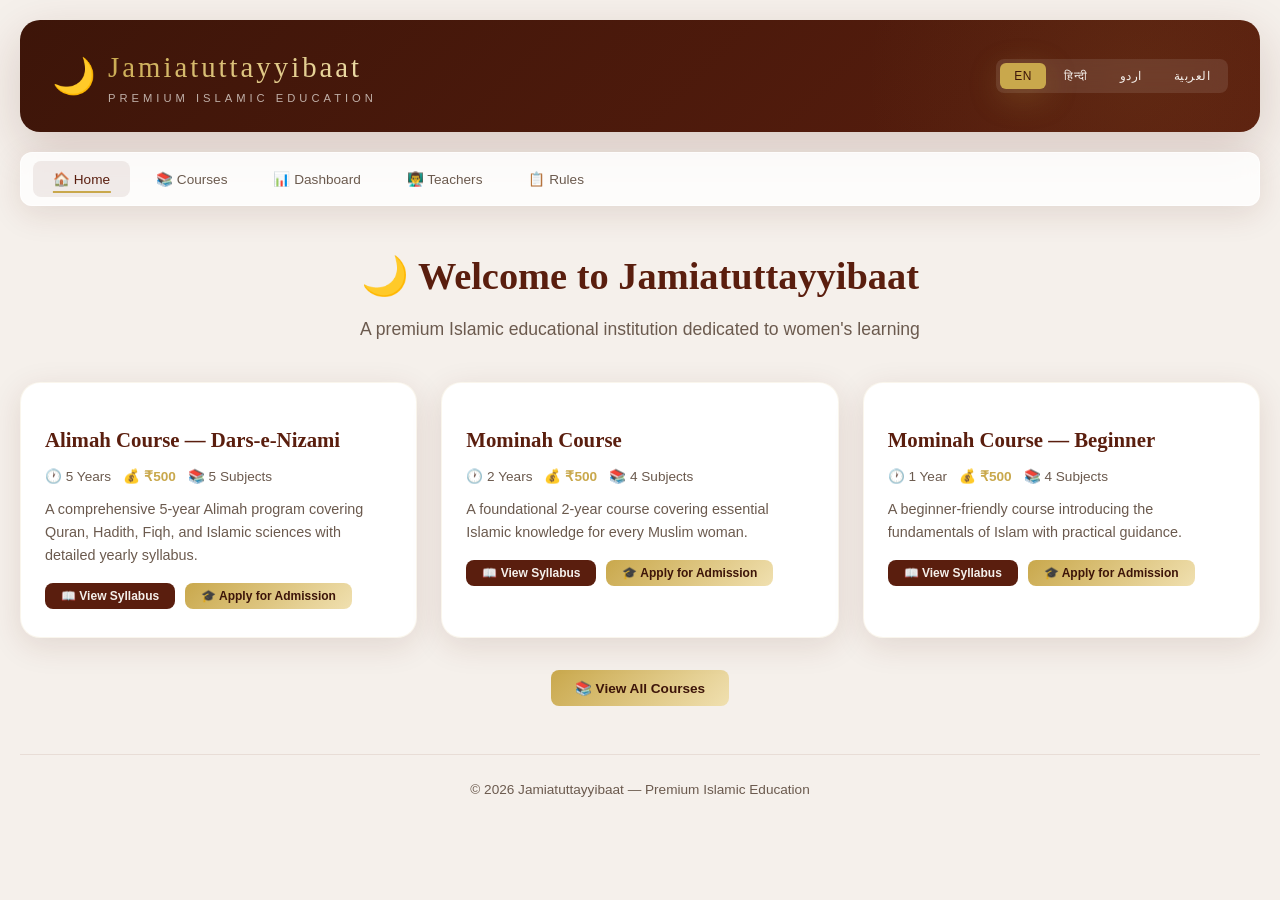
==== index.html @ 3f2d1b7f "Update index.html" ====
<!DOCTYPE html>
<html lang="en">
<head>
    <meta charset="UTF-8">
    <meta name="viewport" content="width=device-width, initial-scale=1.0">
    <title>Jamiatuttayyibaat — Premium Islamic Education</title>
    <style>
        * { margin: 0; padding: 0; box-sizing: border-box; }
        :root {
            --maroon: #5a1e0e;
            --maroon-dark: #3d1509;
            --maroon-light: #7a3a2a;
            --gold: #c9a84c;
            --gold-light: #e8d5a3;
            --gold-gradient: linear-gradient(135deg, #c9a84c, #f0e0b0);
            --cream: #f5f0eb;
            --cream-dark: #e8ddd6;
            --text-dark: #2d1f14;
            --text-muted: #6b5a4e;
            --shadow-soft: 0 8px 32px rgba(90, 30, 14, 0.12);
            --shadow-medium: 0 16px 48px rgba(90, 30, 14, 0.18);
            --shadow-gold: 0 8px 32px rgba(201, 168, 76, 0.25);
            --radius-large: 20px;
            --radius-medium: 12px;
            --radius-small: 8px;
            --transition: 0.3s cubic-bezier(0.4, 0, 0.2, 1);
            --font-primary: 'Georgia', 'Times New Roman', serif;
            --font-secondary: -apple-system, BlinkMacSystemFont, 'Segoe UI', Roboto, sans-serif;
        }
        html { scroll-behavior: smooth; }
        body {
            font-family: var(--font-secondary);
            background: var(--cream);
            color: var(--text-dark);
            line-height: 1.6;
        }
        ::-webkit-scrollbar { width: 8px; }
        ::-webkit-scrollbar-track { background: var(--cream); }
        ::-webkit-scrollbar-thumb { background: var(--gold); border-radius: 4px; }
        ::-webkit-scrollbar-thumb:hover { background: var(--maroon); }
        .app {
            max-width: 1280px;
            margin: 0 auto;
            padding: 20px;
            min-height: 100vh;
        }
        header {
            background: linear-gradient(135deg, var(--maroon-dark), var(--maroon));
            color: var(--cream);
            padding: 24px 32px;
            border-radius: var(--radius-large);
            display: flex;
            justify-content: space-between;
            align-items: center;
            flex-wrap: wrap;
            gap: 16px;
            box-shadow: var(--shadow-medium);
            position: relative;
            overflow: hidden;
        }
        header::before {
            content: '';
            position: absolute;
            top: -50%;
            right: -20%;
            width: 60%;
            height: 200%;
            background: radial-gradient(circle, rgba(201, 168, 76, 0.08) 0%, transparent 70%);
            pointer-events: none;
        }
        header .brand { display: flex; align-items: center; gap: 12px; z-index: 1; }
        header .brand-icon { font-size: 2.2rem; line-height: 1; }
        header h1 {
            font-family: var(--font-primary);
            font-size: 1.8rem;
            font-weight: 300;
            letter-spacing: 3px;
            background: var(--gold-gradient);
            -webkit-background-clip: text;
            -webkit-text-fill-color: transparent;
            background-clip: text;
        }
        header .subtitle {
            font-size: 0.7rem;
            text-transform: uppercase;
            letter-spacing: 4px;
            opacity: 0.7;
            font-weight: 300;
        }
        .lang-switch {
            display: flex;
            gap: 4px;
            z-index: 1;
            background: rgba(255, 255, 255, 0.1);
            padding: 4px;
            border-radius: var(--radius-small);
            backdrop-filter: blur(10px);
        }
        .lang-switch button {
            background: transparent;
            color: var(--cream);
            border: none;
            padding: 6px 14px;
            border-radius: 6px;
            cursor: pointer;
            font-size: 0.75rem;
            font-weight: 500;
            letter-spacing: 0.5px;
            transition: var(--transition);
            font-family: var(--font-secondary);
        }
        .lang-switch button:hover { background: rgba(255, 255, 255, 0.15); }
        .lang-switch button.active {
            background: var(--gold);
            color: var(--maroon-dark);
            box-shadow: var(--shadow-gold);
        }
        nav {
            display: flex;
            gap: 6px;
            flex-wrap: wrap;
            margin: 20px 0;
            background: rgba(255, 255, 255, 0.8);
            backdrop-filter: blur(10px);
            padding: 8px 12px;
            border-radius: var(--radius-medium);
            box-shadow: var(--shadow-soft);
            border: 1px solid rgba(255, 255, 255, 0.6);
        }
        nav button {
            background: transparent;
            border: none;
            padding: 10px 20px;
            border-radius: var(--radius-small);
            cursor: pointer;
            font-size: 0.85rem;
            font-weight: 500;
            color: var(--text-muted);
            transition: var(--transition);
            font-family: var(--font-secondary);
            position: relative;
        }
        nav button::after {
            content: '';
            position: absolute;
            bottom: 4px;
            left: 50%;
            transform: translateX(-50%);
            width: 0;
            height: 2px;
            background: var(--gold);
            transition: var(--transition);
        }
        nav button:hover::after { width: 40%; }
        nav button.active {
            color: var(--maroon);
            background: rgba(90, 30, 14, 0.08);
        }
        nav button.active::after { width: 60%; }
        .view {
            display: none;
            animation: fadeSlideUp 0.4s ease-out;
        }
        .view.active { display: block; }
        @keyframes fadeSlideUp {
            from { opacity: 0; transform: translateY(20px); }
            to { opacity: 1; transform: translateY(0); }
        }
        .courses-grid {
            display: grid;
            grid-template-columns: repeat(auto-fill, minmax(320px, 1fr));
            gap: 24px;
            margin: 20px 0;
        }
        .course-card {
            background: #ffffff;
            border-radius: var(--radius-large);
            padding: 28px 24px;
            box-shadow: var(--shadow-soft);
            transition: var(--transition);
            border: 1px solid rgba(201, 168, 76, 0.1);
            position: relative;
            overflow: hidden;
            cursor: pointer;
        }
        .course-card::before {
            content: '';
            position: absolute;
            top: 0;
            left: 0;
            right: 0;
            height: 4px;
            background: var(--gold-gradient);
            opacity: 0;
            transition: var(--transition);
        }
        .course-card:hover {
            transform: translateY(-4px);
            box-shadow: var(--shadow-medium);
        }
        .course-card:hover::before { opacity: 1; }
        .course-card .badge-hifz {
            background: var(--gold-gradient);
            color: var(--maroon-dark);
            padding: 4px 12px;
            border-radius: 20px;
            font-size: 0.65rem;
            font-weight: 700;
            text-transform: uppercase;
            letter-spacing: 1px;
            display: inline-block;
        }
        .course-card .course-title {
            font-family: var(--font-primary);
            font-size: 1.3rem;
            font-weight: 600;
            color: var(--maroon);
            margin: 12px 0 6px;
        }
        .course-card .course-meta {
            display: flex;
            flex-wrap: wrap;
            gap: 12px;
            margin: 10px 0;
            font-size: 0.85rem;
            color: var(--text-muted);
        }
        .course-card .course-meta span { display: flex; align-items: center; gap: 4px; }
        .course-card .course-meta .gold-text { color: var(--gold); font-weight: 600; }
        .course-card .course-actions {
            display: flex;
            gap: 10px;
            margin-top: 16px;
            flex-wrap: wrap;
        }
        .btn {
            padding: 10px 24px;
            border: none;
            border-radius: var(--radius-small);
            font-weight: 600;
            font-size: 0.85rem;
            cursor: pointer;
            transition: var(--transition);
            font-family: var(--font-secondary);
            text-decoration: none;
            display: inline-flex;
            align-items: center;
            gap: 6px;
        }
        .btn-primary {
            background: var(--maroon);
            color: var(--cream);
        }
        .btn-primary:hover {
            background: var(--maroon-dark);
            transform: translateY(-2px);
            box-shadow: var(--shadow-soft);
        }
        .btn-gold {
            background: var(--gold-gradient);
            color: var(--maroon-dark);
        }
        .btn-gold:hover {
            transform: translateY(-2px);
            box-shadow: var(--shadow-gold);
        }
        .btn-sm { padding: 6px 16px; font-size: 0.75rem; }
        .course-card.hifz-card {
            background: linear-gradient(145deg, #fcf8f3, #f5f0eb);
            border-color: var(--gold-light);
            position: relative;
        }
        .course-card.hifz-card::after {
            content: '☆';
            position: absolute;
            top: 12px;
            right: 16px;
            font-size: 1.8rem;
            color: var(--gold);
            opacity: 0.3;
        }
        .course-card.hifz-card .quranic-pattern {
            font-size: 3rem;
            text-align: center;
            opacity: 0.08;
            position: absolute;
            bottom: 8px;
            right: 16px;
            pointer-events: none;
            font-family: var(--font-primary);
            line-height: 1;
        }
        .course-detail-overlay {
            position: fixed;
            top: 0;
            left: 0;
            right: 0;
            bottom: 0;
            background: rgba(45, 31, 20, 0.6);
            backdrop-filter: blur(12px);
            -webkit-backdrop-filter: blur(12px);
            z-index: 1000;
            display: none;
            justify-content: center;
            align-items: flex-start;
            padding: 40px 20px;
            overflow-y: auto;
            animation: fadeIn 0.3s ease-out;
        }
        .course-detail-overlay.active { display: flex; }
        @keyframes fadeIn {
            from { opacity: 0; }
            to { opacity: 1; }
        }
        .course-detail-modal {
            max-width: 860px;
            width: 100%;
            background: #ffffff;
            border-radius: var(--radius-large);
            box-shadow: var(--shadow-medium);
            overflow: hidden;
            animation: slideUp 0.4s ease-out;
            margin: auto;
            max-height: 95vh;
            overflow-y: auto;
        }
        @keyframes slideUp {
            from { opacity: 0; transform: translateY(40px) scale(0.98); }
            to { opacity: 1; transform: translateY(0) scale(1); }
        }
        .course-detail-modal .modal-close {
            position: sticky;
            top: 0;
            right: 0;
            float: right;
            background: rgba(255, 255, 255, 0.9);
            border: none;
            font-size: 1.5rem;
            padding: 12px 20px;
            cursor: pointer;
            z-index: 10;
            backdrop-filter: blur(8px);
            color: var(--text-dark);
            border-radius: 0 0 0 12px;
            transition: var(--transition);
        }
        .course-detail-modal .modal-close:hover {
            background: var(--maroon);
            color: var(--cream);
        }
        .course-detail-modal .detail-hero {
            padding: 40px 32px 28px;
            background: linear-gradient(135deg, var(--maroon-dark), var(--maroon));
            color: var(--cream);
            position: relative;
            overflow: hidden;
        }
        .course-detail-modal .detail-hero::after {
            content: '';
            position: absolute;
            top: -40%;
            right: -10%;
            width: 50%;
            height: 150%;
            background: radial-gradient(circle, rgba(201, 168, 76, 0.12) 0%, transparent 70%);
            pointer-events: none;
        }
        .course-detail-modal .detail-hero .arabic-title {
            font-family: var(--font-primary);
            font-size: 2.2rem;
            font-weight: 300;
            letter-spacing: 2px;
        }
        .course-detail-modal .detail-hero .english-title {
            font-size: 1.4rem;
            font-weight: 300;
            opacity: 0.8;
            margin-top: 4px;
        }
        .course-detail-modal .detail-hero .duration-badge {
            display: inline-block;
            background: var(--gold-gradient);
            color: var(--maroon-dark);
            padding: 4px 16px;
            border-radius: 20px;
            font-size: 0.75rem;
            font-weight: 700;
            letter-spacing: 0.5px;
            margin-top: 12px;
        }
        .course-detail-modal .detail-hero .fee-badge {
            display: inline-block;
            background: rgba(255, 255, 255, 0.15);
            padding: 4px 16px;
            border-radius: 20px;
            font-size: 0.8rem;
            margin-left: 8px;
        }
        .course-detail-modal .detail-body {
            padding: 28px 32px 40px;
        }
        .course-detail-modal .detail-section {
            margin-bottom: 28px;
        }
        .course-detail-modal .detail-section h3 {
            font-family: var(--font-primary);
            color: var(--maroon);
            font-size: 1.2rem;
            margin-bottom: 12px;
            display: flex;
            align-items: center;
            gap: 8px;
        }
        .course-detail-modal .detail-section h3 .gold-underline {
            flex: 1;
            height: 2px;
            background: var(--gold-gradient);
            margin-left: 8px;
        }
        .course-detail-modal .subjects-list {
            display: grid;
            grid-template-columns: 1fr 1fr;
            gap: 8px;
        }
        .course-detail-modal .subjects-list li {
            list-style: none;
            padding: 10px 16px;
            background: var(--cream);
            border-radius: var(--radius-small);
            border-left: 3px solid var(--gold);
            font-size: 0.95rem;
        }
        .accordion-item {
            border: 1px solid rgba(201, 168, 76, 0.15);
            border-radius: var(--radius-small);
            margin-bottom: 8px;
            overflow: hidden;
            transition: var(--transition);
        }
        .accordion-item:hover { border-color: var(--gold-light); }
        .accordion-header {
            width: 100%;
            padding: 14px 20px;
            background: var(--cream);
            border: none;
            cursor: pointer;
            display: flex;
            justify-content: space-between;
            align-items: center;
            font-weight: 600;
            color: var(--text-dark);
            font-size: 0.95rem;
            transition: var(--transition);
            font-family: var(--font-secondary);
        }
        .accordion-header:hover { background: #e8ddd6; }
        .accordion-header .arrow {
            transition: var(--transition);
            color: var(--gold);
        }
        .accordion-header.open .arrow { transform: rotate(180deg); }
        .accordion-body {
            max-height: 0;
            overflow: hidden;
            transition: max-height 0.3s ease-out;
            padding: 0 20px;
        }
        .accordion-body.open {
            max-height: 400px;
            padding: 16px 20px 20px;
        }
        .accordion-body ul { padding-left: 20px; }
        .accordion-body ul li { padding: 4px 0; color: var(--text-muted); }
        .cta-section {
            background: linear-gradient(135deg, var(--cream), #e8ddd6);
            border-radius: var(--radius-medium);
            padding: 32px;
            text-align: center;
            margin-top: 20px;
            border: 1px solid rgba(201, 168, 76, 0.2);
        }
        .cta-section h3 {
            font-family: var(--font-primary);
            color: var(--maroon);
            font-size: 1.4rem;
            margin-bottom: 8px;
        }
        .cta-section p {
            color: var(--text-muted);
            margin-bottom: 16px;
        }
        .cta-section .btn {
            font-size: 1rem;
            padding: 14px 40px;
        }
        .admission-form {
            display: grid;
            gap: 16px;
            margin: 16px 0;
        }
        .admission-form .form-group {
            display: flex;
            flex-direction: column;
            gap: 4px;
        }
        .admission-form label {
            font-weight: 600;
            color: var(--maroon);
            font-size: 0.9rem;
        }
        .admission-form input,
        .admission-form textarea,
        .admission-form select {
            padding: 12px 16px;
            border: 2px solid var(--cream-dark);
            border-radius: var(--radius-small);
            font-size: 1rem;
            font-family: var(--font-secondary);
            transition: var(--transition);
            background: white;
        }
        .admission-form input:focus,
        .admission-form textarea:focus,
        .admission-form select:focus {
            outline: none;
            border-color: var(--gold);
            box-shadow: 0 0 0 3px rgba(201, 168, 76, 0.2);
        }
        .admission-form textarea {
            min-height: 80px;
            resize: vertical;
        }
        .admission-form .form-row {
            display: grid;
            grid-template-columns: 1fr 1fr;
            gap: 16px;
        }
        @media (max-width: 600px) {
            .admission-form .form-row {
                grid-template-columns: 1fr;
            }
        }
        .whatsapp-btn {
            background: #25D366;
            color: white;
            padding: 14px 32px;
            border: none;
            border-radius: var(--radius-small);
            font-size: 1.1rem;
            font-weight: 600;
            cursor: pointer;
            transition: var(--transition);
            display: inline-flex;
            align-items: center;
            gap: 10px;
            width: 100%;
            justify-content: center;
        }
        .whatsapp-btn:hover {
            transform: scale(1.02);
            box-shadow: 0 4px 20px rgba(37, 211, 102, 0.4);
        }
        @media (max-width: 768px) {
            .app { padding: 12px; }
            header {
                padding: 16px 20px;
                flex-direction: column;
                align-items: stretch;
                text-align: center;
            }
            header .brand { justify-content: center; }
            header h1 { font-size: 1.4rem; }
            .lang-switch { justify-content: center; }
            nav { gap: 4px; padding: 6px 8px; justify-content: center; }
            nav button { padding: 6px 12px; font-size: 0.7rem; }
            .courses-grid { grid-template-columns: 1fr; gap: 16px; }
            .course-card { padding: 20px 16px; }
            .course-detail-modal .detail-hero { padding: 28px 20px 20px; }
            .course-detail-modal .detail-hero .arabic-title { font-size: 1.6rem; }
            .course-detail-modal .detail-body { padding: 20px 16px 28px; }
            .course-detail-modal .subjects-list { grid-template-columns: 1fr; }
            .course-detail-overlay { padding: 12px; align-items: stretch; }
            .course-detail-modal { max-height: 98vh; border-radius: var(--radius-medium); }
            .cta-section { padding: 24px 16px; }
            .cta-section .btn { width: 100%; justify-content: center; }
            .course-card .course-actions { flex-direction: column; }
            .course-card .course-actions .btn { width: 100%; justify-content: center; }
        }
        @media (max-width: 480px) {
            header h1 { font-size: 1.1rem; }
            .course-detail-modal .detail-hero .arabic-title { font-size: 1.2rem; }
            .course-detail-modal .detail-hero .english-title { font-size: 0.9rem; }
            .detail-body .subjects-list li { font-size: 0.85rem; }
        }
        [dir="rtl"] .accordion-header .arrow { transform: rotate(180deg); }
        [dir="rtl"] .accordion-header.open .arrow { transform: rotate(0deg); }
        [dir="rtl"] .course-card.hifz-card::after { right: auto; left: 16px; }
        [dir="rtl"] .course-detail-modal .modal-close { float: left; border-radius: 0 0 12px 0; }
        @media (prefers-reduced-motion: reduce) {
            * {
                animation-duration: 0.01ms !important;
                animation-iteration-count: 1 !important;
                transition-duration: 0.01ms !important;
            }
        }
        button:focus-visible {
            outline: 3px solid var(--gold);
            outline-offset: 2px;
        }
        .text-gold { color: var(--gold); }
        .text-muted { color: var(--text-muted); }
        .mt-8 { margin-top: 8px; }
        .mt-16 { margin-top: 16px; }
        .gap-8 { gap: 8px; }
        .flex-center { display: flex; align-items: center; justify-content: center; }
        .text-center { text-align: center; }
        .w-full { width: 100%; }
        .empty-state {
            text-align: center;
            padding: 60px 20px;
            color: var(--text-muted);
        }
        .empty-state .icon { font-size: 3rem; margin-bottom: 12px; }
    </style>
</head>
<body>
<div class="app" id="app">
    <header>
        <div class="brand">
            <span class="brand-icon">🌙</span>
            <div>
                <h1>Jamiatuttayyibaat</h1>
                <div class="subtitle">Premium Islamic Education</div>
            </div>
        </div>
        <div class="lang-switch" id="langSwitch">
            <button data-lang="en" class="active">EN</button>
            <button data-lang="hi">हिन्दी</button>
            <button data-lang="ur">اردو</button>
            <button data-lang="ar">العربية</button>
        </div>
    </header>

    <nav id="mainNav">
        <button data-view="home" class="active">🏠 Home</button>
        <button data-view="courses">📚 Courses</button>
        <button data-view="dashboard">📊 Dashboard</button>
        <button data-view="teachers">👨‍🏫 Teachers</button>
        <button data-view="rules">📋 Rules</button>
    </nav>

    <div id="view-home" class="view active">
        <div style="text-align:center;padding:20px 0 10px;">
            <h2 style="font-family:var(--font-primary);font-size:2.4rem;color:var(--maroon);">
                🌙 Welcome to Jamiatuttayyibaat
            </h2>
            <p style="color:var(--text-muted);font-size:1.1rem;max-width:600px;margin:8px auto;">
                A premium Islamic educational institution dedicated to women's learning
            </p>
        </div>
        <div class="courses-grid" id="homeCourses"></div>
        <div style="text-align:center;margin:32px 0 16px;">
            <button class="btn btn-gold" onclick="navigateTo('courses')">
                📚 View All Courses
            </button>
        </div>
    </div>

    <div id="view-courses" class="view">
        <h2 style="font-family:var(--font-primary);color:var(--maroon);font-size:2rem;text-align:center;margin:12px 0 4px;">
            📚 Our Courses
        </h2>
        <p style="text-align:center;color:var(--text-muted);margin-bottom:20px;">
            Premium Islamic education programs for women
        </p>
        <div class="courses-grid" id="coursesGrid"></div>
    </div>

    <div id="view-dashboard" class="view">
        <h2 style="font-family:var(--font-primary);color:var(--maroon);">📊 Dashboard</h2>
        <div id="dashboardContent">
            <div class="empty-state">
                <div class="icon">👋</div>
                <p>Please log in to see your dashboard</p>
            </div>
        </div>
    </div>

    <div id="view-teachers" class="view">
        <h2 style="font-family:var(--font-primary);color:var(--maroon);">👨‍🏫 Our Teachers</h2>
        <div id="teachersContent"></div>
    </div>

    <div id="view-rules" class="view">
        <h2 style="font-family:var(--font-primary);color:var(--maroon);">📋 Academic Rules</h2>
        <div id="rulesContent">
            <div class="empty-state">
                <div class="icon">📜</div>
                <p>Academic rules will appear here</p>
            </div>
        </div>
    </div>

    <div class="course-detail-overlay" id="courseDetailOverlay">
        <div class="course-detail-modal" id="courseDetailModal">
            <button class="modal-close" onclick="closeCourseDetail()">✕</button>
            <div id="courseDetailContent"></div>
        </div>
    </div>

    <footer style="text-align:center;margin-top:48px;padding:24px 0;border-top:1px solid var(--cream-dark);color:var(--text-muted);font-size:0.85rem;">
        © 2026 Jamiatuttayyibaat — Premium Islamic Education
    </footer>
</div>

<script>
// ================================================================
// COMPLETE PREMIUM IMPLEMENTATION WITH WHATSAPP ADMISSION
// FIXED: Removed manifest.json, added DOMContentLoaded
// ================================================================

// ---- COURSE DATA ----
const COURSES = [
    {
        id: 'alima',
        titleAr: 'عالمہ کورس – درس نظامی',
        titleEn: 'Alimah Course — Dars-e-Nizami',
        duration: '5 Years',
        fee: '₹500',
        subjects: [
            '📚 سال اول (پہلا سال) — ناظرہ قرآن مجید | اصول التجوید | قصص النبیین اول | عربی کا معلم اول | دروس اللغۃ العربیہ اول | فارسی کی پہلی کتاب | منہاج العربیہ اول،دوم | تمرین الصرف | عربی صفوۃ المصادر',
            '📚 سال دوم (دوسرا سال) — ترجمہ و تفسیر القرآن | نورالایضاح | ریاض الصالحین | ہدایت النحو نصف اول | اصول حدیث | نحو قاسمی | عربی کا معلم حصہ دوم | دروس اللغۃ العربیہ جزء الثانی | قصص النبیین حصہ دوم | عربی صفوۃ المصادر نصف ثانی | منہاج العربیہ سوم،چہارم',
            '📚 سال سوم (تیسرا سال) — ترجمہ و تفسیر القرآن | مختصر القدوری | ریاض الصالحین | شرح الوقایہ | اصول الشاشی | منثورات من ادب العرب | القرءۃ الراشدہ مکمل حصے | علم الصیغہ اُردو | آسان صرف مکمل حصے | آسان نحو مکمل حصے | عربی صفوۃ المصادر مابقی | ہدایت النحو نصف آخر | اصول حدیث نصف آخر',
            '📚 سال چہارم (چوتھا سال) — جلالین شریف اول و ثانی | مشکٰوۃ شریف | ہدایہ شریف | مختارات من ادب العرب | الفوز الکبیر فی اصول التفسیر | معلم الانشاء | معین الفرائض | عربی تکلم و عربی مضمون',
            '📚 سال پنجم (پانچواں سال) — نصاب جلد شامل کیا جائے گا (Coming Soon)'
        ],
        description: 'A comprehensive 5-year Alimah program covering Quran, Hadith, Fiqh, and Islamic sciences with detailed yearly syllabus.',
        icon: '📖',
        isHifz: false
    },
    {
        id: 'momina',
        titleAr: 'مومنہ کورس',
        titleEn: 'Mominah Course',
        duration: '2 Years',
        fee: '₹500',
        subjects: [
            'Tajweed & Quran Recitation',
            'Islamic Beliefs (Aqidah)',
            'Fiqh of Worship',
            'Seerah & Islamic History'
        ],
        description: 'A foundational 2-year course covering essential Islamic knowledge for every Muslim woman.',
        icon: '🌸',
        isHifz: false
    },
    {
        id: 'momina-ibtidai',
        titleAr: 'مومنہ کورس ابتدائی',
        titleEn: 'Mominah Course — Beginner',
        duration: '1 Year',
        fee: '₹500',
        subjects: [
            'Basic Quran Reading (Nazirah)',
            'Islamic Etiquette (Adab)',
            'Essential Duas & Surahs',
            'Islamic Morals (Akhlaq)'
        ],
        description: 'A beginner-friendly course introducing the fundamentals of Islam with practical guidance.',
        icon: '🌱',
        isHifz: false
    },
    {
        id: 'hifz',
        titleAr: 'تحفیظ القرآن للبنات',
        titleEn: 'Hifz-ul-Quran for Girls',
        duration: 'Flexible Duration',
        durationAr: 'مدت: طالبہ کی رفتار کے مطابق',
        fee: '₹500',
        subjects: [
            'حفظ قرآن مجید (Quran Memorization)',
            'اصول التجوید (Tajweed Principles)'
        ],
        description: 'Self-paced Quran memorization program. Complete at your own pace with teacher guidance.',
        descriptionAr: 'اپنی رفتار کے مطابق قرآن مجید حفظ کریں',
        icon: '⭐',
        isHifz: true,
        flexibleDuration: true
    }
];

// ---- I18N ----
const LANG = {
    en: {
        home: 'Home', courses: 'Courses', dashboard: 'Dashboard', teachers: 'Teachers', rules: 'Rules',
        viewSyllabus: 'View Syllabus', applyAdmission: 'Apply for Admission', admissionOpen: 'Admission Open',
        courseOverview: 'Course Overview', duration: 'Duration', fee: 'Fee', subjects: 'Subjects',
        completeSyllabus: 'Complete Syllabus', academicRules: 'Academic Rules', flexibleDuration: 'Flexible Duration',
        applyNow: 'Apply Now', welcome: 'Welcome to Jamiatuttayyibaat',
        subtitle: 'A premium Islamic educational institution dedicated to women\'s learning',
        ourCourses: 'Our Courses', allCourses: 'View All Courses', noData: 'No data available',
        studentName: "Student's Full Name", fatherName: "Father's Name", motherName: "Mother's Name",
        address: "Full Address", mobileNumber: "Mobile Number", course: "Course", 
        submitWhatsApp: "Submit via WhatsApp", admissionForm: "Admission Form"
    },
    hi: {
        home: 'होम', courses: 'कोर्सेज़', dashboard: 'डैशबोर्ड', teachers: 'शिक्षक', rules: 'नियम',
        viewSyllabus: 'पाठ्यक्रम देखें', applyAdmission: 'प्रवेश के लिए आवेदन करें', admissionOpen: 'प्रवेश खुले हैं',
        courseOverview: 'कोर्स अवलोकन', duration: 'अवधि', fee: 'शुल्क', subjects: 'विषय',
        completeSyllabus: 'पूरा पाठ्यक्रम', academicRules: 'शैक्षणिक नियम', flexibleDuration: 'लचीली अवधि',
        applyNow: 'अभी आवेदन करें', welcome: 'जामियातुतय्यिबात में स्वागत है',
        subtitle: 'महिलाओं की शिक्षा के लिए समर्पित एक प्रीमियम इस्लामिक शैक्षणिक संस्थान',
        ourCourses: 'हमारे कोर्सेज़', allCourses: 'सभी कोर्सेज़ देखें', noData: 'कोई डेटा उपलब्ध नहीं',
        studentName: "छात्रा का पूरा नाम", fatherName: "पिता का नाम", motherName: "माता का नाम",
        address: "पूरा पता", mobileNumber: "मोबाइल नंबर", course: "कोर्स",
        submitWhatsApp: "WhatsApp पर भेजें", admissionForm: "प्रवेश फॉर्म"
    },
    ur: {
        home: 'ہوم', courses: 'کورسز', dashboard: 'ڈیش بورڈ', teachers: 'اساتذہ', rules: 'قواعد',
        viewSyllabus: 'نصاب دیکھیں', applyAdmission: 'داخلے کے لیے درخواست دیں', admissionOpen: 'داخلے کھلے ہیں',
        courseOverview: 'کورس کا جائزہ', duration: 'مدت', fee: 'فیس', subjects: 'مضامین',
        completeSyllabus: 'مکمل نصاب', academicRules: 'تعلیمی قواعد', flexibleDuration: 'لچکدار مدت',
        applyNow: 'ابھی درخواست دیں', welcome: 'جامعتطیبات میں خوش آمدید',
        subtitle: 'خواتین کی تعلیم کے لیے وقف ایک پریمیم اسلامی تعلیمی ادارہ',
        ourCourses: 'ہمارے کورسز', allCourses: 'تمام کورسز دیکھیں', noData: 'کوئی ڈیٹا دستیاب نہیں',
        studentName: "طالبہ کا مکمل نام", fatherName: "والد کا نام", motherName: "والدہ کا نام",
        address: "مکمل پتہ", mobileNumber: "موبائل نمبر", course: "کورس",
        submitWhatsApp: "WhatsApp پر بھیجیں", admissionForm: "داخلہ فارم"
    },
    ar: {
        home: 'الرئيسية', courses: 'الدورات', dashboard: 'لوحة التحكم', teachers: 'المعلمون', rules: 'القواعد',
        viewSyllabus: 'عرض المنهج', applyAdmission: 'التقدم للقبول', admissionOpen: 'القبول مفتوح',
        courseOverview: 'نظرة عامة على الدورة', duration: 'المدة', fee: 'الرسوم', subjects: 'المواد',
        completeSyllabus: 'المنهج الكامل', academicRules: 'القواعد الأكاديمية', flexibleDuration: 'مدة مرنة',
        applyNow: 'قدم الآن', welcome: 'مرحبًا بكم في جامعة الطيبات',
        subtitle: 'مؤسسة تعليمية إسلامية متميزة مخصصة لتعليم المرأة',
        ourCourses: 'دوراتنا', allCourses: 'عرض جميع الدورات', noData: 'لا تتوفر بيانات',
        studentName: "الاسم الكامل للطالبة", fatherName: "اسم الأب", motherName: "اسم الأم",
        address: "العنوان الكامل", mobileNumber: "رقم الجوال", course: "الدورة",
        submitWhatsApp: "إرسال عبر واتساب", admissionForm: "نموذج القبول"
    }
};

// ---- STATE ----
let currentLang = 'en';
let currentView = 'home';
let selectedCourseId = null;

// ---- DOM REFS ----
const langSwitch = document.getElementById('langSwitch');
const mainNav = document.getElementById('mainNav');
const homeCourses = document.getElementById('homeCourses');
const coursesGrid = document.getElementById('coursesGrid');
const detailOverlay = document.getElementById('courseDetailOverlay');
const detailContent = document.getElementById('courseDetailContent');

// ---- FUNCTIONS ----
function t(key) { return LANG[currentLang]?.[key] || key; }

function setLanguage(lang) {
    currentLang = lang;
    document.querySelectorAll('#langSwitch button').forEach(b => b.classList.toggle('active', b.dataset.lang === lang));
    document.documentElement.dir = (lang === 'ar' || lang === 'ur') ? 'rtl' : 'ltr';
    updateNavLabels();
    renderCourses();
    renderHomeCourses();
    console.log('🌐 Language changed to:', lang);
}

function updateNavLabels() {
    document.querySelectorAll('#mainNav button').forEach(btn => {
        const view = btn.dataset.view;
        const labelMap = { home: t('home'), courses: t('courses'), dashboard: t('dashboard'), teachers: t('teachers'), rules: t('rules') };
        if (labelMap[view]) {
            const emoji = btn.textContent.match(/^[^\w]+/);
            btn.textContent = (emoji ? emoji[0] : '') + ' ' + labelMap[view];
        }
    });
}

function navigateTo(view) {
    currentView = view;
    document.querySelectorAll('#mainNav button').forEach(btn => {
        btn.classList.toggle('active', btn.dataset.view === view);
    });
    document.querySelectorAll('.view').forEach(v => v.classList.remove('active'));
    const target = document.getElementById('view-' + view);
    if (target) target.classList.add('active');
    if (view === 'home') renderHomeCourses();
    if (view === 'courses') renderCourses();
    if (view === 'dashboard') renderDashboard();
    if (view === 'teachers') renderTeachers();
    if (view === 'rules') renderRules();
    console.log('📱 Navigated to:', view);
}

function renderCourseCards(container, maxItems) {
    const items = maxItems ? COURSES.slice(0, maxItems) : COURSES;
    container.innerHTML = items.map(course => {
        const isHifz = course.isHifz || false;
        const durationDisplay = course.flexibleDuration 
            ? (currentLang === 'ar' ? course.durationAr || t('flexibleDuration') : t('flexibleDuration'))
            : course.duration;
        return `
            <div class="course-card ${isHifz ? 'hifz-card' : ''}" onclick="openCourseDetail('${course.id}')" role="button" tabindex="0">
                ${isHifz ? `<div class="badge-hifz">⭐ Hifz Program</div>` : ''}
                <div class="course-title">${currentLang === 'ar' || currentLang === 'ur' ? course.titleAr : course.titleEn}</div>
                <div class="course-meta">
                    <span>🕐 ${durationDisplay}</span>
                    <span>💰 <span class="gold-text">${course.fee}</span></span>
                    <span>📚 ${course.subjects.length} ${t('subjects')}</span>
                </div>
                <p style="color:var(--text-muted);font-size:0.9rem;margin:8px 0;">
                    ${isHifz && currentLang === 'ar' ? course.descriptionAr || course.description : course.description}
                </p>
                <div class="course-actions">
                    <button class="btn btn-primary btn-sm" onclick="event.stopPropagation();openCourseDetail('${course.id}')">
                        📖 ${t('viewSyllabus')}
                    </button>
                    <button class="btn btn-gold btn-sm" onclick="event.stopPropagation();openAdmissionForm('${course.id}')">
                        🎓 ${t('applyAdmission')}
                    </button>
                </div>
                ${isHifz ? `<div class="quranic-pattern">﷽</div>` : ''}
            </div>
        `;
    }).join('');
}

function renderHomeCourses() { renderCourseCards(homeCourses, 3); }
function renderCourses() { renderCourseCards(coursesGrid); }

function openCourseDetail(courseId) {
    const course = COURSES.find(c => c.id === courseId);
    if (!course) return;
    selectedCourseId = courseId;
    const isHifz = course.isHifz || false;
    const durationDisplay = course.flexibleDuration 
        ? (currentLang === 'ar' ? course.durationAr || t('flexibleDuration') : t('flexibleDuration'))
        : course.duration;
    
    let subjectsHtml = '';
    if (course.id === 'alima') {
        subjectsHtml = course.subjects.map((subject, index) => {
            const isYear5 = index === 4;
            return `
                <div class="accordion-item">
                    <button class="accordion-header ${index === 0 ? 'open' : ''}" onclick="toggleAccordion(this)">
                        <span>📖 ${isYear5 ? 'Year 5 — Coming Soon' : subject}</span>
                        <span class="arrow">▾</span>
                    </button>
                    <div class="accordion-body ${index === 0 ? 'open' : ''}">
                        ${isYear5 
                            ? '<p style="color:var(--text-muted);"><em>نصاب جلد شامل کیا جائے گا</em></p>'
                            : `<ul><li>${subject}</li></ul>`
                        }
                    </div>
                </div>
            `;
        }).join('');
    } else {
        subjectsHtml = `<ul class="subjects-list">${course.subjects.map(s => `<li>${s}</li>`).join('')}</ul>`;
    }

    detailContent.innerHTML = `
        <div class="detail-hero">
            <div style="position:relative;z-index:1;">
                <div class="arabic-title">${course.titleAr}</div>
                <div class="english-title">${course.titleEn}</div>
                <div style="margin-top:16px;">
                    <span class="duration-badge">🕐 ${durationDisplay}</span>
                    <span class="fee-badge">💰 ${course.fee}</span>
                    ${isHifz ? '<span class="fee-badge" style="background:var(--gold-gradient);color:var(--maroon-dark);">⭐ Self-Paced</span>' : ''}
                </div>
                ${isHifz ? `<p style="margin-top:12px;font-size:0.95rem;opacity:0.85;">${currentLang === 'ar' ? course.descriptionAr || 'اپنی رفتار کے مطابق قرآن مجید حفظ کریں' : 'Complete at your own pace with teacher guidance.'}</p>` : ''}
            </div>
        </div>
        <div class="detail-body">
            <div class="detail-section">
                <h3>📋 ${t('courseOverview')} <span class="gold-underline"></span></h3>
                <div style="display:grid;grid-template-columns:1fr 1fr;gap:12px;max-width:500px;">
                    <div><strong>${t('duration')}</strong><br>${durationDisplay}</div>
                    <div><strong>${t('fee')}</strong><br>${course.fee}</div>
                    <div><strong>${t('subjects')}</strong><br>${course.subjects.length}</div>
                </div>
            </div>
            <div class="detail-section">
                <h3>📖 ${t('completeSyllabus')} <span class="gold-underline"></span></h3>
                ${subjectsHtml}
            </div>
            <div class="detail-section">
                <h3>📋 ${t('academicRules')} <span class="gold-underline"></span></h3>
                <ul style="padding-left:20px;color:var(--text-muted);">
                    <li>Attendance: Minimum 75% required</li>
                    <li>Examination: Passing marks 50%</li>
                    <li>Discipline: Maintain Islamic conduct</li>
                    ${isHifz ? '<li>Flexible completion based on student pace</li>' : ''}
                </ul>
            </div>
            <div class="cta-section">
                <h3>🎓 ${t('admissionOpen')}</h3>
                <p>${isHifz ? 'Flexible Duration — completion depends on the student\'s pace and progress.' : 'Join our premium program and begin your journey of Islamic knowledge.'}</p>
                <button class="btn btn-gold" onclick="closeCourseDetail();openAdmissionForm('${course.id}')">
                    🎓 ${t('applyNow')}
                </button>
            </div>
        </div>
    `;
    detailOverlay.classList.add('active');
    document.body.style.overflow = 'hidden';
    console.log('📖 Course detail opened:', courseId);
}

function closeCourseDetail() {
    detailOverlay.classList.remove('active');
    document.body.style.overflow = '';
}

function toggleAccordion(header) {
    const body = header.nextElementSibling;
    const isOpen = body.classList.contains('open');
    const parent = header.closest('.detail-section');
    parent.querySelectorAll('.accordion-body').forEach(b => {
        b.classList.remove('open');
        b.previousElementSibling.classList.remove('open');
    });
    if (!isOpen) {
        body.classList.add('open');
        header.classList.add('open');
    }
}

function openAdmissionForm(courseId) {
    const course = COURSES.find(c => c.id === courseId);
    if (!course) return;
    selectedCourseId = courseId;
    
    const isHifz = course.isHifz || false;
    const durationDisplay = course.flexibleDuration 
        ? (currentLang === 'ar' ? course.durationAr || t('flexibleDuration') : t('flexibleDuration'))
        : course.duration;
    
    detailContent.innerHTML = `
        <div class="detail-hero">
            <div style="position:relative;z-index:1;">
                <div class="arabic-title">${course.titleAr}</div>
                <div class="english-title">${course.titleEn}</div>
                <div style="margin-top:12px;">
                    <span class="duration-badge">🕐 ${durationDisplay}</span>
                    <span class="fee-badge">💰 ${course.fee}</span>
                </div>
            </div>
        </div>
        <div class="detail-body">
            <div class="detail-section">
                <h3>📝 ${t('admissionForm')} <span class="gold-underline"></span></h3>
                <form id="admissionForm" onsubmit="sendWhatsApp(event, '${courseId}')">
                    <div class="admission-form">
                        <div class="form-group">
                            <label for="studentName">${t('studentName')} *</label>
                            <input type="text" id="studentName" name="studentName" required placeholder="e.g. Fatima bint Ahmed">
                        </div>
                        <div class="form-row">
                            <div class="form-group">
                                <label for="fatherName">${t('fatherName')} *</label>
                                <input type="text" id="fatherName" name="fatherName" required placeholder="e.g. Ahmed ibn Ali">
                            </div>
                            <div class="form-group">
                                <label for="motherName">${t('motherName')} *</label>
                                <input type="text" id="motherName" name="motherName" required placeholder="e.g. Aisha bint Yusuf">
                            </div>
                        </div>
                        <div class="form-group">
                            <label for="address">${t('address')} *</label>
                            <textarea id="address" name="address" required placeholder="Complete address with city, state, pin code"></textarea>
                        </div>
                        <div class="form-group">
                            <label for="mobileNumber">${t('mobileNumber')} *</label>
                            <input type="tel" id="mobileNumber" name="mobileNumber" required placeholder="e.g. +91 9876543210">
                        </div>
                        <div class="form-group">
                            <label>${t('course')}</label>
                            <input type="text" value="${course.titleEn} (${course.titleAr})" disabled style="background:#f5f0eb;">
                        </div>
                        <input type="hidden" id="courseName" value="${course.titleEn} (${course.titleAr})">
                        <button type="submit" class="whatsapp-btn">
                            <svg viewBox="0 0 24 24" width="24" height="24" fill="white">
                                <path d="M12.032 21.965c-1.821.002-3.605-.479-5.189-1.398l-4.843 1.638 1.619-4.716c-1.078-1.695-1.648-3.674-1.62-5.708.046-3.768 2.101-7.282 5.511-8.954 3.41-1.672 7.441-1.145 10.284 1.345 2.844 2.49 3.954 6.132 2.844 9.607-.951 2.978-3.302 5.298-6.279 6.195-.844.255-1.718.391-2.327.391zm-4.115-3.099l.217.143c1.426.939 3.075 1.445 4.769 1.445 1.638 0 3.24-.437 4.637-1.267 1.397-.83 2.509-2.011 3.244-3.431.736-1.42.948-2.992.591-4.556-.737-3.235-3.04-5.995-6.158-7.376-3.118-1.381-6.729-.948-9.251 1.117-2.522 2.065-3.818 5.133-3.493 8.331.175 1.712.758 3.316 1.694 4.652l.124.177-.993 2.954 3.109-1.049z"/>
                                <path d="M16.328 13.835c-.164-.082-.972-.484-1.121-.538-.149-.054-.259-.082-.368.082s-.424.538-.519.648c-.095.11-.189.123-.353.041-.164-.082-.693-.254-1.321-.814-.49-.438-.822-.98-.917-1.145-.095-.164-.01-.253.071-.335.073-.073.164-.191.246-.287.082-.096.109-.164.164-.274.055-.11.027-.206-.014-.288-.041-.082-.368-.889-.505-1.216-.133-.319-.268-.268-.368-.274-.095-.005-.205-.005-.315-.005s-.287.041-.438.191c-.151.15-.575.562-.575 1.371s.589 1.59.671 1.7c.082.11 1.167 1.782 2.824 2.52 1.657.738 1.657.493 1.956.462s1.138-.463 1.298-.911c.16-.448.16-.832.112-.912-.048-.081-.178-.13-.342-.211z"/>
                            </svg>
                            ${t('submitWhatsApp')}
                        </button>
                    </div>
                </form>
            </div>
        </div>
    `;
    detailOverlay.classList.add('active');
    document.body.style.overflow = 'hidden';
    console.log('📝 Admission form opened for:', courseId);
}

function sendWhatsApp(event, courseId) {
    event.preventDefault();
    const course = COURSES.find(c => c.id === courseId);
    if (!course) return;
    
    const studentName = document.getElementById('studentName').value.trim();
    const fatherName = document.getElementById('fatherName').value.trim();
    const motherName = document.getElementById('motherName').value.trim();
    const address = document.getElementById('address').value.trim();
    const mobileNumber = document.getElementById('mobileNumber').value.trim();
    const courseName = document.getElementById('courseName').value;
    
    if (!studentName || !fatherName || !motherName || !address || !mobileNumber) {
        alert('Please fill in all required fields.');
        return;
    }
    
    const message = `📚 *New Admission Application*
    
🎓 *Course:* ${courseName}
👩 *Student Name:* ${studentName}
👨 *Father's Name:* ${fatherName}
👩 *Mother's Name:* ${motherName}
📍 *Address:* ${address}
📱 *Mobile Number:* ${mobileNumber}
📅 *Date:* ${new Date().toLocaleDateString()}
⏰ *Time:* ${new Date().toLocaleTimeString()}

_This application was submitted via Jamiatuttayyibaat website._`;
    
    const phoneNumber = '917394869484';
    const encodedMessage = encodeURIComponent(message);
    const whatsappUrl = `https://wa.me/${phoneNumber}?text=${encodedMessage}`;
    
    window.open(whatsappUrl, '_blank');
    console.log('📱 WhatsApp message sent for:', courseId);
}

function renderDashboard() {
    const container = document.getElementById('dashboardContent');
    container.innerHTML = `
        <div style="display:grid;grid-template-columns:repeat(auto-fill,minmax(200px,1fr));gap:16px;margin:16px 0;">
            <div class="course-card" style="padding:20px;">
                <h3 style="color:var(--maroon);">📚 Courses</h3>
                <p>${COURSES.length} Programs</p>
            </div>
            <div class="course-card" style="padding:20px;">
                <h3 style="color:var(--maroon);">👨‍🏫 Teachers</h3>
                <p>3 Faculty Members</p>
            </div>
            <div class="course-card" style="padding:20px;">
                <h3 style="color:var(--maroon);">📋 Rules</h3>
                <p>6 Academic Policies</p>
            </div>
            <div class="course-card" style="padding:20px;">
                <h3 style="color:var(--maroon);">⭐ Hifz</h3>
                <p>Flexible Program</p>
            </div>
        </div>
        <p style="color:var(--text-muted);text-align:center;">Log in to access your personalized dashboard</p>
    `;
}

function renderTeachers() {
    const container = document.getElementById('teachersContent');
    container.innerHTML = `
        <div class="courses-grid" style="grid-template-columns:repeat(auto-fill,minmax(250px,1fr));">
            <div class="course-card"><h3 style="color:var(--maroon);">👩‍🏫 Ustadha Shariba</h3><p>Quran & Tajweed</p></div>
            <div class="course-card"><h3 style="color:var(--maroon);">👩‍🏫 Ustadha Nadeema</h3><p>Hadith & Fiqh</p></div>
            <div class="course-card"><h3 style="color:var(--maroon);">👩‍🏫 Ustadha Shadma</h3><p>Arabic & Tafsir</p></div>
        </div>
    `;
}

function renderRules() {
    const container = document.getElementById('rulesContent');
    container.innerHTML = `
        <div style="display:grid;gap:12px;margin:16px 0;">
            <div class="course-card"><h3 style="color:var(--maroon);">📋 Attendance Policy</h3><p>Minimum 75% attendance required for all courses</p></div>
            <div class="course-card"><h3 style="color:var(--maroon);">📋 Examination Policy</h3><p>Passing marks: 50% in all subjects</p></div>
            <div class="course-card"><h3 style="color:var(--maroon);">📋 Code of Conduct</h3><p>All students must maintain Islamic etiquette</p></div>
            <div class="course-card"><h3 style="color:var(--maroon);">📋 Hifz Program</h3><p>Flexible completion based on student pace and teacher assessment</p></div>
        </div>
    `;
}

// ---- EVENT LISTENERS ----
function initApp() {
    console.log('🚀 Initializing Jamiatuttayyibaat...');
    
    // Language switch
    langSwitch.addEventListener('click', (e) => {
        const btn = e.target.closest('button');
        if (!btn || !btn.dataset.lang) return;
        setLanguage(btn.dataset.lang);
    });

    // Navigation
    mainNav.addEventListener('click', (e) => {
        const btn = e.target.closest('button');
        if (!btn || !btn.dataset.view) return;
        navigateTo(btn.dataset.view);
    });

    // Close modal on backdrop click
    detailOverlay.addEventListener('click', (e) => {
        if (e.target === detailOverlay) closeCourseDetail();
    });

    // Keyboard: Escape to close modal
    document.addEventListener('keydown', (e) => {
        if (e.key === 'Escape') closeCourseDetail();
    });

    // Set initial state
    setLanguage('en');
    navigateTo('home');

    console.log('✅ Jamiatuttayyibaat initialized successfully!');
    console.log('📚 Courses:', COURSES.length);
    console.log('📱 WhatsApp Number: +917394869484');
}

// ---- START APP ----
if (document.readyState === 'loading') {
    document.addEventListener('DOMContentLoaded', initApp);
} else {
    // DOM already loaded
    initApp();
}
</script>
</body>
</html>
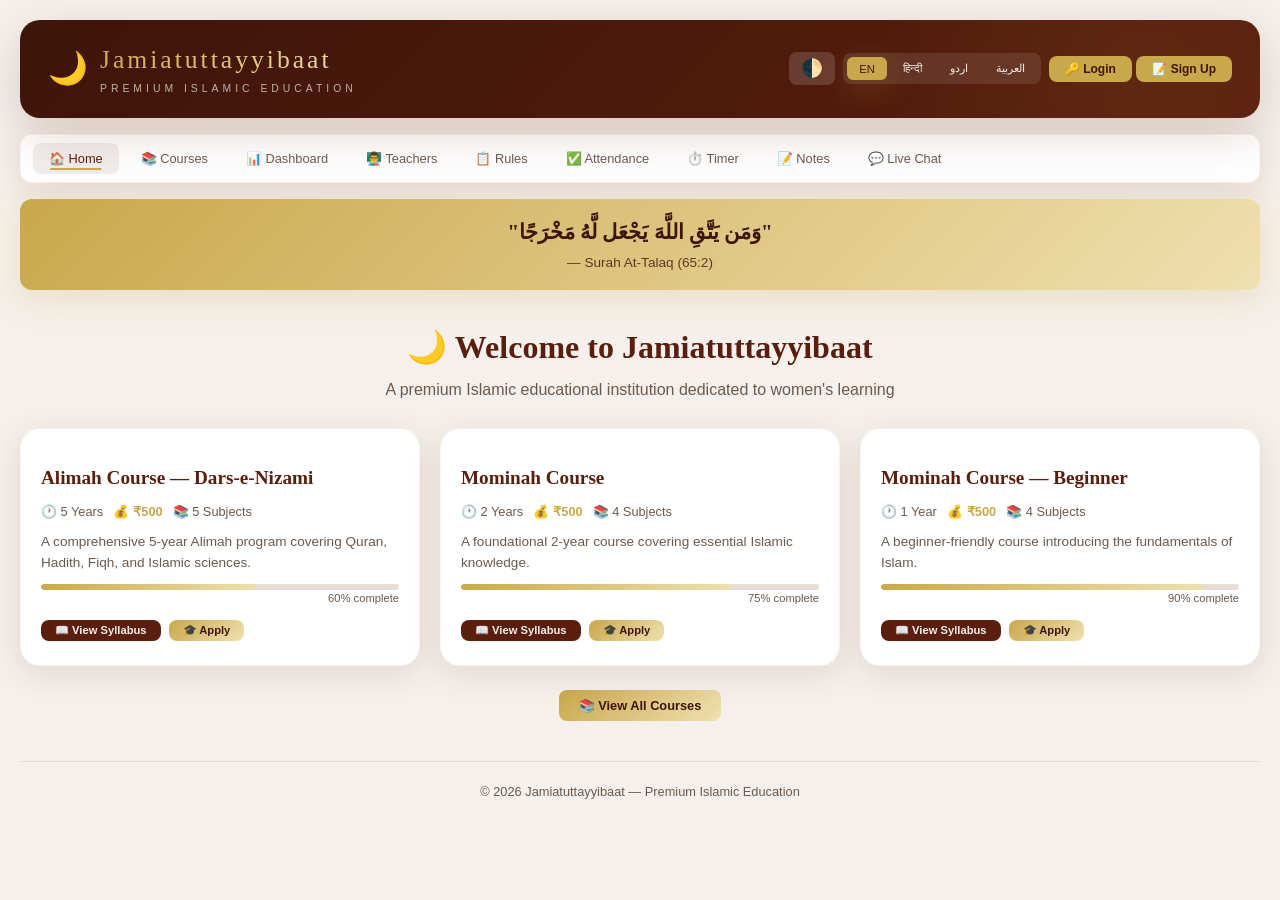
==== commit 39aa72c6: "Update index.html" ====
--- a/index.html
+++ b/index.html
@@ -5,7 +5,11 @@
     <meta name="viewport" content="width=device-width, initial-scale=1.0">
     <title>Jamiatuttayyibaat — Premium Islamic Education</title>
     <style>
+        /* =============================================
+           PREMIUM DESIGN SYSTEM WITH CHAT FEATURE
+           ============================================= */
         * { margin: 0; padding: 0; box-sizing: border-box; }
+        
         :root {
             --maroon: #5a1e0e;
             --maroon-dark: #3d1509;
@@ -26,28 +30,42 @@
             --transition: 0.3s cubic-bezier(0.4, 0, 0.2, 1);
             --font-primary: 'Georgia', 'Times New Roman', serif;
             --font-secondary: -apple-system, BlinkMacSystemFont, 'Segoe UI', Roboto, sans-serif;
-        }
+            --bg-body: #f5f0eb;
+            --bg-card: #ffffff;
+            --text-color: #2d1f14;
+        }
+
+        [data-theme="dark"] {
+            --bg-body: #1a1410;
+            --bg-card: #2a221c;
+            --text-color: #f0ebe6;
+            --text-muted: #b0a89e;
+            --cream: #2a221c;
+            --cream-dark: #3d352e;
+            --shadow-soft: 0 8px 32px rgba(0, 0, 0, 0.4);
+            --shadow-medium: 0 16px 48px rgba(0, 0, 0, 0.5);
+        }
+
         html { scroll-behavior: smooth; }
         body {
             font-family: var(--font-secondary);
-            background: var(--cream);
-            color: var(--text-dark);
+            background: var(--bg-body);
+            color: var(--text-color);
             line-height: 1.6;
-        }
+            transition: background 0.3s, color 0.3s;
+        }
+
         ::-webkit-scrollbar { width: 8px; }
-        ::-webkit-scrollbar-track { background: var(--cream); }
+        ::-webkit-scrollbar-track { background: var(--bg-body); }
         ::-webkit-scrollbar-thumb { background: var(--gold); border-radius: 4px; }
-        ::-webkit-scrollbar-thumb:hover { background: var(--maroon); }
-        .app {
-            max-width: 1280px;
-            margin: 0 auto;
-            padding: 20px;
-            min-height: 100vh;
-        }
+
+        .app { max-width: 1280px; margin: 0 auto; padding: 20px; min-height: 100vh; }
+
+        /* ---- Header ---- */
         header {
             background: linear-gradient(135deg, var(--maroon-dark), var(--maroon));
             color: var(--cream);
-            padding: 24px 32px;
+            padding: 20px 28px;
             border-radius: var(--radius-large);
             display: flex;
             justify-content: space-between;
@@ -69,10 +87,10 @@
             pointer-events: none;
         }
         header .brand { display: flex; align-items: center; gap: 12px; z-index: 1; }
-        header .brand-icon { font-size: 2.2rem; line-height: 1; }
+        header .brand-icon { font-size: 2rem; }
         header h1 {
             font-family: var(--font-primary);
-            font-size: 1.8rem;
+            font-size: 1.6rem;
             font-weight: 300;
             letter-spacing: 3px;
             background: var(--gold-gradient);
@@ -81,17 +99,30 @@
             background-clip: text;
         }
         header .subtitle {
-            font-size: 0.7rem;
+            font-size: 0.65rem;
             text-transform: uppercase;
             letter-spacing: 4px;
             opacity: 0.7;
             font-weight: 300;
         }
+        .header-actions { display: flex; gap: 8px; align-items: center; flex-wrap: wrap; z-index: 1; }
+
+        .theme-toggle {
+            background: rgba(255,255,255,0.15);
+            border: none;
+            color: var(--cream);
+            padding: 6px 12px;
+            border-radius: var(--radius-small);
+            cursor: pointer;
+            font-size: 1.1rem;
+            transition: var(--transition);
+        }
+        .theme-toggle:hover { background: rgba(255,255,255,0.25); }
+
         .lang-switch {
             display: flex;
             gap: 4px;
-            z-index: 1;
-            background: rgba(255, 255, 255, 0.1);
+            background: rgba(255,255,255,0.1);
             padding: 4px;
             border-radius: var(--radius-small);
             backdrop-filter: blur(10px);
@@ -100,44 +131,56 @@
             background: transparent;
             color: var(--cream);
             border: none;
-            padding: 6px 14px;
+            padding: 5px 12px;
             border-radius: 6px;
             cursor: pointer;
-            font-size: 0.75rem;
+            font-size: 0.7rem;
             font-weight: 500;
-            letter-spacing: 0.5px;
             transition: var(--transition);
-            font-family: var(--font-secondary);
-        }
-        .lang-switch button:hover { background: rgba(255, 255, 255, 0.15); }
+        }
+        .lang-switch button:hover { background: rgba(255,255,255,0.15); }
         .lang-switch button.active {
             background: var(--gold);
             color: var(--maroon-dark);
             box-shadow: var(--shadow-gold);
         }
+
+        .auth-btn {
+            background: var(--gold);
+            color: var(--maroon-dark);
+            border: none;
+            padding: 6px 16px;
+            border-radius: var(--radius-small);
+            cursor: pointer;
+            font-weight: 600;
+            font-size: 0.75rem;
+            transition: var(--transition);
+        }
+        .auth-btn:hover { transform: translateY(-2px); box-shadow: var(--shadow-gold); }
+
+        /* ---- Navigation ---- */
         nav {
             display: flex;
             gap: 6px;
             flex-wrap: wrap;
-            margin: 20px 0;
-            background: rgba(255, 255, 255, 0.8);
-            backdrop-filter: blur(10px);
+            margin: 16px 0;
+            background: var(--bg-card);
             padding: 8px 12px;
             border-radius: var(--radius-medium);
             box-shadow: var(--shadow-soft);
-            border: 1px solid rgba(255, 255, 255, 0.6);
+            border: 1px solid rgba(201,168,76,0.1);
+            transition: background 0.3s;
         }
         nav button {
             background: transparent;
             border: none;
-            padding: 10px 20px;
+            padding: 8px 16px;
             border-radius: var(--radius-small);
             cursor: pointer;
-            font-size: 0.85rem;
+            font-size: 0.8rem;
             font-weight: 500;
             color: var(--text-muted);
             transition: var(--transition);
-            font-family: var(--font-secondary);
             position: relative;
         }
         nav button::after {
@@ -154,31 +197,57 @@
         nav button:hover::after { width: 40%; }
         nav button.active {
             color: var(--maroon);
-            background: rgba(90, 30, 14, 0.08);
+            background: rgba(90,30,14,0.08);
         }
         nav button.active::after { width: 60%; }
-        .view {
-            display: none;
-            animation: fadeSlideUp 0.4s ease-out;
-        }
+        [data-theme="dark"] nav button.active {
+            color: var(--gold);
+            background: rgba(201,168,76,0.15);
+        }
+
+        /* ---- Views ---- */
+        .view { display: none; animation: fadeSlideUp 0.4s ease-out; }
         .view.active { display: block; }
         @keyframes fadeSlideUp {
             from { opacity: 0; transform: translateY(20px); }
             to { opacity: 1; transform: translateY(0); }
         }
+
+        /* ---- Ayah of the Day ---- */
+        .ayah-box {
+            background: var(--gold-gradient);
+            color: var(--maroon-dark);
+            padding: 16px 24px;
+            border-radius: var(--radius-medium);
+            text-align: center;
+            margin-bottom: 20px;
+            box-shadow: var(--shadow-gold);
+        }
+        .ayah-box .ayah-text {
+            font-size: 1.3rem;
+            font-weight: 600;
+            font-family: var(--font-primary);
+        }
+        .ayah-box .ayah-ref {
+            font-size: 0.85rem;
+            opacity: 0.8;
+            margin-top: 4px;
+        }
+
+        /* ---- Course Cards ---- */
         .courses-grid {
             display: grid;
-            grid-template-columns: repeat(auto-fill, minmax(320px, 1fr));
-            gap: 24px;
-            margin: 20px 0;
+            grid-template-columns: repeat(auto-fill, minmax(300px, 1fr));
+            gap: 20px;
+            margin: 16px 0;
         }
         .course-card {
-            background: #ffffff;
+            background: var(--bg-card);
             border-radius: var(--radius-large);
-            padding: 28px 24px;
+            padding: 24px 20px;
             box-shadow: var(--shadow-soft);
             transition: var(--transition);
-            border: 1px solid rgba(201, 168, 76, 0.1);
+            border: 1px solid rgba(201,168,76,0.1);
             position: relative;
             overflow: hidden;
             cursor: pointer;
@@ -202,9 +271,9 @@
         .course-card .badge-hifz {
             background: var(--gold-gradient);
             color: var(--maroon-dark);
-            padding: 4px 12px;
+            padding: 3px 12px;
             border-radius: 20px;
-            font-size: 0.65rem;
+            font-size: 0.6rem;
             font-weight: 700;
             text-transform: uppercase;
             letter-spacing: 1px;
@@ -212,110 +281,87 @@
         }
         .course-card .course-title {
             font-family: var(--font-primary);
-            font-size: 1.3rem;
+            font-size: 1.2rem;
             font-weight: 600;
             color: var(--maroon);
-            margin: 12px 0 6px;
-        }
+            margin: 10px 0 4px;
+        }
+        [data-theme="dark"] .course-card .course-title { color: var(--gold-light); }
         .course-card .course-meta {
             display: flex;
             flex-wrap: wrap;
-            gap: 12px;
-            margin: 10px 0;
-            font-size: 0.85rem;
+            gap: 10px;
+            margin: 8px 0;
+            font-size: 0.8rem;
             color: var(--text-muted);
         }
         .course-card .course-meta span { display: flex; align-items: center; gap: 4px; }
         .course-card .course-meta .gold-text { color: var(--gold); font-weight: 600; }
         .course-card .course-actions {
             display: flex;
-            gap: 10px;
-            margin-top: 16px;
+            gap: 8px;
+            margin-top: 12px;
             flex-wrap: wrap;
         }
+        .course-card .progress-bar {
+            width: 100%;
+            height: 6px;
+            background: var(--cream-dark);
+            border-radius: 4px;
+            margin-top: 10px;
+            overflow: hidden;
+        }
+        .course-card .progress-bar .fill {
+            height: 100%;
+            background: var(--gold-gradient);
+            border-radius: 4px;
+            transition: width 1s ease;
+        }
+
+        /* ---- Buttons ---- */
         .btn {
-            padding: 10px 24px;
+            padding: 8px 20px;
             border: none;
             border-radius: var(--radius-small);
             font-weight: 600;
-            font-size: 0.85rem;
+            font-size: 0.8rem;
             cursor: pointer;
             transition: var(--transition);
-            font-family: var(--font-secondary);
-            text-decoration: none;
             display: inline-flex;
             align-items: center;
             gap: 6px;
         }
-        .btn-primary {
-            background: var(--maroon);
-            color: var(--cream);
-        }
-        .btn-primary:hover {
-            background: var(--maroon-dark);
-            transform: translateY(-2px);
-            box-shadow: var(--shadow-soft);
-        }
-        .btn-gold {
-            background: var(--gold-gradient);
-            color: var(--maroon-dark);
-        }
-        .btn-gold:hover {
-            transform: translateY(-2px);
-            box-shadow: var(--shadow-gold);
-        }
-        .btn-sm { padding: 6px 16px; font-size: 0.75rem; }
-        .course-card.hifz-card {
-            background: linear-gradient(145deg, #fcf8f3, #f5f0eb);
-            border-color: var(--gold-light);
-            position: relative;
-        }
-        .course-card.hifz-card::after {
-            content: '☆';
-            position: absolute;
-            top: 12px;
-            right: 16px;
-            font-size: 1.8rem;
-            color: var(--gold);
-            opacity: 0.3;
-        }
-        .course-card.hifz-card .quranic-pattern {
-            font-size: 3rem;
-            text-align: center;
-            opacity: 0.08;
-            position: absolute;
-            bottom: 8px;
-            right: 16px;
-            pointer-events: none;
-            font-family: var(--font-primary);
-            line-height: 1;
-        }
+        .btn-primary { background: var(--maroon); color: var(--cream); }
+        .btn-primary:hover { background: var(--maroon-dark); transform: translateY(-2px); }
+        .btn-gold { background: var(--gold-gradient); color: var(--maroon-dark); }
+        .btn-gold:hover { transform: translateY(-2px); box-shadow: var(--shadow-gold); }
+        .btn-sm { padding: 4px 14px; font-size: 0.7rem; }
+        .btn-success { background: #28a745; color: white; }
+        .btn-success:hover { background: #1e7e34; transform: translateY(-2px); }
+        .btn-outline { background: transparent; border: 2px solid var(--gold); color: var(--gold); }
+        .btn-outline:hover { background: var(--gold); color: var(--maroon-dark); }
+
+        /* ---- Modal ---- */
         .course-detail-overlay {
             position: fixed;
             top: 0;
             left: 0;
             right: 0;
             bottom: 0;
-            background: rgba(45, 31, 20, 0.6);
+            background: rgba(0,0,0,0.6);
             backdrop-filter: blur(12px);
-            -webkit-backdrop-filter: blur(12px);
             z-index: 1000;
             display: none;
             justify-content: center;
             align-items: flex-start;
-            padding: 40px 20px;
+            padding: 30px 16px;
             overflow-y: auto;
-            animation: fadeIn 0.3s ease-out;
         }
         .course-detail-overlay.active { display: flex; }
-        @keyframes fadeIn {
-            from { opacity: 0; }
-            to { opacity: 1; }
-        }
         .course-detail-modal {
-            max-width: 860px;
+            max-width: 820px;
             width: 100%;
-            background: #ffffff;
+            background: var(--bg-card);
             border-radius: var(--radius-large);
             box-shadow: var(--shadow-medium);
             overflow: hidden;
@@ -323,9 +369,10 @@
             margin: auto;
             max-height: 95vh;
             overflow-y: auto;
+            color: var(--text-color);
         }
         @keyframes slideUp {
-            from { opacity: 0; transform: translateY(40px) scale(0.98); }
+            from { opacity: 0; transform: translateY(30px) scale(0.98); }
             to { opacity: 1; transform: translateY(0) scale(1); }
         }
         .course-detail-modal .modal-close {
@@ -333,23 +380,19 @@
             top: 0;
             right: 0;
             float: right;
-            background: rgba(255, 255, 255, 0.9);
+            background: rgba(255,255,255,0.9);
             border: none;
-            font-size: 1.5rem;
-            padding: 12px 20px;
+            font-size: 1.3rem;
+            padding: 10px 18px;
             cursor: pointer;
             z-index: 10;
             backdrop-filter: blur(8px);
-            color: var(--text-dark);
             border-radius: 0 0 0 12px;
             transition: var(--transition);
         }
-        .course-detail-modal .modal-close:hover {
-            background: var(--maroon);
-            color: var(--cream);
-        }
+        .course-detail-modal .modal-close:hover { background: var(--maroon); color: var(--cream); }
         .course-detail-modal .detail-hero {
-            padding: 40px 32px 28px;
+            padding: 30px 28px 24px;
             background: linear-gradient(135deg, var(--maroon-dark), var(--maroon));
             color: var(--cream);
             position: relative;
@@ -362,17 +405,17 @@
             right: -10%;
             width: 50%;
             height: 150%;
-            background: radial-gradient(circle, rgba(201, 168, 76, 0.12) 0%, transparent 70%);
+            background: radial-gradient(circle, rgba(201,168,76,0.12) 0%, transparent 70%);
             pointer-events: none;
         }
         .course-detail-modal .detail-hero .arabic-title {
             font-family: var(--font-primary);
-            font-size: 2.2rem;
+            font-size: 1.8rem;
             font-weight: 300;
             letter-spacing: 2px;
         }
         .course-detail-modal .detail-hero .english-title {
-            font-size: 1.4rem;
+            font-size: 1.2rem;
             font-weight: 300;
             opacity: 0.8;
             margin-top: 4px;
@@ -381,36 +424,32 @@
             display: inline-block;
             background: var(--gold-gradient);
             color: var(--maroon-dark);
-            padding: 4px 16px;
+            padding: 3px 14px;
+            border-radius: 20px;
+            font-size: 0.7rem;
+            font-weight: 700;
+            margin-top: 10px;
+        }
+        .course-detail-modal .detail-hero .fee-badge {
+            display: inline-block;
+            background: rgba(255,255,255,0.15);
+            padding: 3px 14px;
             border-radius: 20px;
             font-size: 0.75rem;
-            font-weight: 700;
-            letter-spacing: 0.5px;
-            margin-top: 12px;
-        }
-        .course-detail-modal .detail-hero .fee-badge {
-            display: inline-block;
-            background: rgba(255, 255, 255, 0.15);
-            padding: 4px 16px;
-            border-radius: 20px;
-            font-size: 0.8rem;
-            margin-left: 8px;
-        }
-        .course-detail-modal .detail-body {
-            padding: 28px 32px 40px;
-        }
-        .course-detail-modal .detail-section {
-            margin-bottom: 28px;
-        }
+            margin-left: 6px;
+        }
+        .course-detail-modal .detail-body { padding: 24px 28px 32px; }
+        .course-detail-modal .detail-section { margin-bottom: 24px; }
         .course-detail-modal .detail-section h3 {
             font-family: var(--font-primary);
             color: var(--maroon);
-            font-size: 1.2rem;
-            margin-bottom: 12px;
+            font-size: 1.1rem;
+            margin-bottom: 10px;
             display: flex;
             align-items: center;
             gap: 8px;
         }
+        [data-theme="dark"] .course-detail-modal .detail-section h3 { color: var(--gold-light); }
         .course-detail-modal .detail-section h3 .gold-underline {
             flex: 1;
             height: 2px;
@@ -420,27 +459,26 @@
         .course-detail-modal .subjects-list {
             display: grid;
             grid-template-columns: 1fr 1fr;
-            gap: 8px;
+            gap: 6px;
         }
         .course-detail-modal .subjects-list li {
             list-style: none;
-            padding: 10px 16px;
+            padding: 8px 14px;
             background: var(--cream);
             border-radius: var(--radius-small);
             border-left: 3px solid var(--gold);
-            font-size: 0.95rem;
+            font-size: 0.85rem;
+            color: var(--text-color);
         }
         .accordion-item {
-            border: 1px solid rgba(201, 168, 76, 0.15);
+            border: 1px solid rgba(201,168,76,0.15);
             border-radius: var(--radius-small);
-            margin-bottom: 8px;
+            margin-bottom: 6px;
             overflow: hidden;
-            transition: var(--transition);
-        }
-        .accordion-item:hover { border-color: var(--gold-light); }
+        }
         .accordion-header {
             width: 100%;
-            padding: 14px 20px;
+            padding: 12px 18px;
             background: var(--cream);
             border: none;
             cursor: pointer;
@@ -448,183 +486,335 @@
             justify-content: space-between;
             align-items: center;
             font-weight: 600;
-            color: var(--text-dark);
-            font-size: 0.95rem;
+            font-size: 0.85rem;
             transition: var(--transition);
-            font-family: var(--font-secondary);
-        }
-        .accordion-header:hover { background: #e8ddd6; }
-        .accordion-header .arrow {
-            transition: var(--transition);
-            color: var(--gold);
-        }
+            color: var(--text-color);
+        }
+        .accordion-header:hover { background: var(--cream-dark); }
+        .accordion-header .arrow { transition: var(--transition); color: var(--gold); }
         .accordion-header.open .arrow { transform: rotate(180deg); }
         .accordion-body {
             max-height: 0;
             overflow: hidden;
             transition: max-height 0.3s ease-out;
-            padding: 0 20px;
-        }
-        .accordion-body.open {
-            max-height: 400px;
-            padding: 16px 20px 20px;
-        }
-        .accordion-body ul { padding-left: 20px; }
-        .accordion-body ul li { padding: 4px 0; color: var(--text-muted); }
+            padding: 0 18px;
+        }
+        .accordion-body.open { max-height: 400px; padding: 12px 18px 16px; }
+        .accordion-body ul { padding-left: 18px; }
+        .accordion-body ul li { padding: 3px 0; color: var(--text-muted); font-size: 0.85rem; }
         .cta-section {
-            background: linear-gradient(135deg, var(--cream), #e8ddd6);
+            background: var(--cream);
             border-radius: var(--radius-medium);
-            padding: 32px;
+            padding: 24px;
             text-align: center;
-            margin-top: 20px;
-            border: 1px solid rgba(201, 168, 76, 0.2);
+            margin-top: 16px;
+            border: 1px solid rgba(201,168,76,0.2);
         }
         .cta-section h3 {
             font-family: var(--font-primary);
             color: var(--maroon);
-            font-size: 1.4rem;
-            margin-bottom: 8px;
-        }
-        .cta-section p {
-            color: var(--text-muted);
-            margin-bottom: 16px;
-        }
-        .cta-section .btn {
-            font-size: 1rem;
-            padding: 14px 40px;
-        }
+            font-size: 1.2rem;
+            margin-bottom: 6px;
+        }
+        [data-theme="dark"] .cta-section h3 { color: var(--gold-light); }
+        .cta-section p { color: var(--text-muted); margin-bottom: 12px; font-size: 0.9rem; }
+
+        /* ---- Admission Form ---- */
         .admission-form {
             display: grid;
-            gap: 16px;
-            margin: 16px 0;
-        }
-        .admission-form .form-group {
-            display: flex;
-            flex-direction: column;
-            gap: 4px;
-        }
+            gap: 14px;
+            margin: 12px 0;
+        }
+        .admission-form .form-group { display: flex; flex-direction: column; gap: 4px; }
         .admission-form label {
             font-weight: 600;
             color: var(--maroon);
-            font-size: 0.9rem;
-        }
+            font-size: 0.85rem;
+        }
+        [data-theme="dark"] .admission-form label { color: var(--gold-light); }
         .admission-form input,
-        .admission-form textarea,
-        .admission-form select {
-            padding: 12px 16px;
+        .admission-form textarea {
+            padding: 10px 14px;
             border: 2px solid var(--cream-dark);
             border-radius: var(--radius-small);
-            font-size: 1rem;
-            font-family: var(--font-secondary);
+            font-size: 0.95rem;
+            background: var(--bg-card);
+            color: var(--text-color);
             transition: var(--transition);
-            background: white;
         }
         .admission-form input:focus,
-        .admission-form textarea:focus,
-        .admission-form select:focus {
+        .admission-form textarea:focus {
             outline: none;
             border-color: var(--gold);
-            box-shadow: 0 0 0 3px rgba(201, 168, 76, 0.2);
-        }
-        .admission-form textarea {
-            min-height: 80px;
-            resize: vertical;
-        }
+            box-shadow: 0 0 0 3px rgba(201,168,76,0.2);
+        }
+        .admission-form textarea { min-height: 70px; resize: vertical; }
         .admission-form .form-row {
             display: grid;
             grid-template-columns: 1fr 1fr;
-            gap: 16px;
+            gap: 14px;
         }
         @media (max-width: 600px) {
-            .admission-form .form-row {
-                grid-template-columns: 1fr;
-            }
+            .admission-form .form-row { grid-template-columns: 1fr; }
         }
         .whatsapp-btn {
             background: #25D366;
             color: white;
-            padding: 14px 32px;
+            padding: 12px 24px;
             border: none;
             border-radius: var(--radius-small);
-            font-size: 1.1rem;
+            font-size: 1rem;
             font-weight: 600;
             cursor: pointer;
             transition: var(--transition);
             display: inline-flex;
             align-items: center;
-            gap: 10px;
+            gap: 8px;
             width: 100%;
             justify-content: center;
         }
         .whatsapp-btn:hover {
             transform: scale(1.02);
-            box-shadow: 0 4px 20px rgba(37, 211, 102, 0.4);
-        }
+            box-shadow: 0 4px 20px rgba(37,211,102,0.4);
+        }
+
+        /* ---- Stats ---- */
+        .stats-grid {
+            display: grid;
+            grid-template-columns: repeat(auto-fill, minmax(140px, 1fr));
+            gap: 12px;
+            margin: 12px 0;
+        }
+        .stat-card {
+            background: var(--bg-card);
+            padding: 16px;
+            border-radius: var(--radius-medium);
+            box-shadow: var(--shadow-soft);
+            text-align: center;
+            border: 1px solid rgba(201,168,76,0.1);
+        }
+        .stat-card .number { font-size: 1.8rem; font-weight: 700; color: var(--gold); }
+        .stat-card .label { font-size: 0.75rem; color: var(--text-muted); margin-top: 2px; }
+
+        /* ---- Certificate Box ---- */
+        .certificate-box {
+            border: 2px solid var(--gold);
+            border-radius: var(--radius-medium);
+            padding: 28px 24px;
+            text-align: center;
+            background: var(--bg-card);
+            margin: 16px 0;
+            box-shadow: var(--shadow-gold);
+        }
+        .certificate-box .cert-title {
+            font-family: var(--font-primary);
+            font-size: 1.6rem;
+            color: var(--gold);
+        }
+        .certificate-box .cert-name {
+            font-size: 1.3rem;
+            font-weight: 600;
+            color: var(--maroon);
+            margin: 6px 0;
+        }
+        [data-theme="dark"] .certificate-box .cert-name { color: var(--gold-light); }
+
+        /* ---- Chat Styles ---- */
+        .chat-box {
+            background: var(--bg-card);
+            border-radius: var(--radius-medium);
+            overflow: hidden;
+            box-shadow: var(--shadow-soft);
+            border: 1px solid rgba(201,168,76,0.15);
+        }
+        .chat-messages {
+            height: 350px;
+            overflow-y: auto;
+            padding: 16px;
+            background: var(--bg-body);
+            display: flex;
+            flex-direction: column;
+            gap: 8px;
+        }
+        .chat-message {
+            max-width: 80%;
+            padding: 10px 16px;
+            border-radius: var(--radius-medium);
+            background: var(--bg-card);
+            box-shadow: var(--shadow-soft);
+            animation: fadeSlideUp 0.3s ease-out;
+            border-left: 3px solid var(--gold);
+        }
+        .chat-message.self {
+            align-self: flex-end;
+            border-left-color: var(--maroon);
+            background: var(--gold-gradient);
+            color: var(--maroon-dark);
+        }
+        .chat-message .msg-user {
+            font-weight: 700;
+            font-size: 0.8rem;
+            color: var(--gold);
+        }
+        .chat-message .msg-text { font-size: 0.95rem; margin: 4px 0; }
+        .chat-message .msg-time {
+            font-size: 0.6rem;
+            color: var(--text-muted);
+            text-align: right;
+        }
+        .chat-message .msg-role {
+            font-size: 0.55rem;
+            padding: 2px 8px;
+            border-radius: 10px;
+            background: var(--cream-dark);
+            display: inline-block;
+            color: var(--text-muted);
+        }
+        .chat-input-area {
+            display: flex;
+            gap: 8px;
+            padding: 12px 16px;
+            background: var(--bg-card);
+            border-top: 1px solid var(--cream-dark);
+        }
+        .chat-input-area input {
+            flex: 1;
+            padding: 10px 14px;
+            border: 2px solid var(--cream-dark);
+            border-radius: var(--radius-small);
+            background: var(--bg-body);
+            color: var(--text-color);
+            font-size: 0.95rem;
+        }
+        .chat-input-area input:focus {
+            outline: none;
+            border-color: var(--gold);
+        }
+        .chat-login-required { display: block; }
+        .chat-box.hidden { display: none; }
+        #chatContainer .empty-state .icon { font-size: 2.5rem; }
+
+        /* ---- Timer ---- */
+        .timer-box {
+            background: var(--bg-card);
+            padding: 20px;
+            border-radius: var(--radius-medium);
+            text-align: center;
+            box-shadow: var(--shadow-soft);
+            border: 1px solid rgba(201,168,76,0.1);
+        }
+        .timer-box .timer-display {
+            font-size: 3rem;
+            font-weight: 700;
+            font-family: var(--font-primary);
+            color: var(--gold);
+        }
+        .timer-box .timer-controls {
+            display: flex;
+            gap: 8px;
+            justify-content: center;
+            margin-top: 10px;
+            flex-wrap: wrap;
+        }
+
+        /* ---- Notes ---- */
+        .notes-grid {
+            display: grid;
+            grid-template-columns: repeat(auto-fill, minmax(220px, 1fr));
+            gap: 12px;
+        }
+        .note-card {
+            background: var(--bg-card);
+            padding: 14px 16px;
+            border-radius: var(--radius-small);
+            border-left: 4px solid var(--gold);
+            box-shadow: var(--shadow-soft);
+        }
+        .note-card .note-title { font-weight: 600; font-size: 0.9rem; }
+        .note-card .note-text { font-size: 0.8rem; color: var(--text-muted); margin-top: 4px; }
+
+        /* ---- Attendance ---- */
+        .attendance-grid {
+            display: grid;
+            grid-template-columns: repeat(auto-fill, minmax(180px, 1fr));
+            gap: 10px;
+        }
+        .attendance-item {
+            display: flex;
+            justify-content: space-between;
+            align-items: center;
+            padding: 10px 14px;
+            background: var(--bg-card);
+            border-radius: var(--radius-small);
+            border: 1px solid rgba(201,168,76,0.1);
+        }
+        .attendance-item .status {
+            padding: 3px 10px;
+            border-radius: 20px;
+            font-size: 0.65rem;
+            font-weight: 600;
+        }
+        .status.present { background: #d4edda; color: #155724; }
+        .status.absent { background: #f8d7da; color: #721c24; }
+
+        /* ---- Responsive ---- */
         @media (max-width: 768px) {
             .app { padding: 12px; }
-            header {
-                padding: 16px 20px;
-                flex-direction: column;
-                align-items: stretch;
-                text-align: center;
-            }
+            header { padding: 14px 16px; flex-direction: column; text-align: center; }
             header .brand { justify-content: center; }
-            header h1 { font-size: 1.4rem; }
+            header h1 { font-size: 1.2rem; }
+            .header-actions { justify-content: center; }
             .lang-switch { justify-content: center; }
             nav { gap: 4px; padding: 6px 8px; justify-content: center; }
-            nav button { padding: 6px 12px; font-size: 0.7rem; }
-            .courses-grid { grid-template-columns: 1fr; gap: 16px; }
-            .course-card { padding: 20px 16px; }
-            .course-detail-modal .detail-hero { padding: 28px 20px 20px; }
-            .course-detail-modal .detail-hero .arabic-title { font-size: 1.6rem; }
-            .course-detail-modal .detail-body { padding: 20px 16px 28px; }
+            nav button { padding: 5px 10px; font-size: 0.65rem; }
+            .courses-grid { grid-template-columns: 1fr; gap: 14px; }
+            .course-card { padding: 18px 14px; }
+            .course-detail-modal .detail-hero { padding: 20px 16px; }
+            .course-detail-modal .detail-hero .arabic-title { font-size: 1.3rem; }
+            .course-detail-modal .detail-body { padding: 16px; }
             .course-detail-modal .subjects-list { grid-template-columns: 1fr; }
-            .course-detail-overlay { padding: 12px; align-items: stretch; }
-            .course-detail-modal { max-height: 98vh; border-radius: var(--radius-medium); }
-            .cta-section { padding: 24px 16px; }
+            .course-detail-overlay { padding: 10px; }
+            .cta-section { padding: 18px 14px; }
             .cta-section .btn { width: 100%; justify-content: center; }
             .course-card .course-actions { flex-direction: column; }
             .course-card .course-actions .btn { width: 100%; justify-content: center; }
+            .stats-grid { grid-template-columns: 1fr 1fr; }
+            .ayah-box .ayah-text { font-size: 1rem; }
+            .timer-box .timer-display { font-size: 2.2rem; }
+            .notes-grid { grid-template-columns: 1fr; }
+            .certificate-box { padding: 18px 14px; }
+            .certificate-box .cert-title { font-size: 1.2rem; }
+            .chat-messages { height: 250px; }
+            .chat-message { max-width: 90%; }
         }
         @media (max-width: 480px) {
-            header h1 { font-size: 1.1rem; }
-            .course-detail-modal .detail-hero .arabic-title { font-size: 1.2rem; }
-            .course-detail-modal .detail-hero .english-title { font-size: 0.9rem; }
-            .detail-body .subjects-list li { font-size: 0.85rem; }
-        }
+            header h1 { font-size: 1rem; }
+            .stats-grid { grid-template-columns: 1fr; }
+            .attendance-grid { grid-template-columns: 1fr; }
+            .chat-input-area { flex-direction: column; }
+            .chat-input-area input { width: 100%; }
+        }
+
         [dir="rtl"] .accordion-header .arrow { transform: rotate(180deg); }
         [dir="rtl"] .accordion-header.open .arrow { transform: rotate(0deg); }
-        [dir="rtl"] .course-card.hifz-card::after { right: auto; left: 16px; }
-        [dir="rtl"] .course-detail-modal .modal-close { float: left; border-radius: 0 0 12px 0; }
         @media (prefers-reduced-motion: reduce) {
-            * {
-                animation-duration: 0.01ms !important;
-                animation-iteration-count: 1 !important;
-                transition-duration: 0.01ms !important;
-            }
-        }
-        button:focus-visible {
-            outline: 3px solid var(--gold);
-            outline-offset: 2px;
-        }
+            * { animation-duration: 0.01ms !important; transition-duration: 0.01ms !important; }
+        }
+        button:focus-visible { outline: 3px solid var(--gold); outline-offset: 2px; }
         .text-gold { color: var(--gold); }
         .text-muted { color: var(--text-muted); }
         .mt-8 { margin-top: 8px; }
         .mt-16 { margin-top: 16px; }
-        .gap-8 { gap: 8px; }
-        .flex-center { display: flex; align-items: center; justify-content: center; }
         .text-center { text-align: center; }
         .w-full { width: 100%; }
-        .empty-state {
-            text-align: center;
-            padding: 60px 20px;
-            color: var(--text-muted);
-        }
-        .empty-state .icon { font-size: 3rem; margin-bottom: 12px; }
+        .empty-state { text-align: center; padding: 40px 16px; color: var(--text-muted); }
+        .empty-state .icon { font-size: 2.5rem; margin-bottom: 8px; }
+        .hidden { display: none; }
     </style>
 </head>
 <body>
 <div class="app" id="app">
+    <!-- ===== HEADER ===== -->
     <header>
         <div class="brand">
             <span class="brand-icon">🌙</span>
@@ -633,74 +823,136 @@
                 <div class="subtitle">Premium Islamic Education</div>
             </div>
         </div>
-        <div class="lang-switch" id="langSwitch">
-            <button data-lang="en" class="active">EN</button>
-            <button data-lang="hi">हिन्दी</button>
-            <button data-lang="ur">اردو</button>
-            <button data-lang="ar">العربية</button>
+        <div class="header-actions">
+            <button class="theme-toggle" onclick="toggleTheme()" aria-label="Toggle theme">🌓</button>
+            <div class="lang-switch" id="langSwitch">
+                <button data-lang="en" class="active">EN</button>
+                <button data-lang="hi">हिन्दी</button>
+                <button data-lang="ur">اردو</button>
+                <button data-lang="ar">العربية</button>
+            </div>
+            <div id="authButtons">
+                <button class="auth-btn" onclick="showLogin()">🔑 Login</button>
+                <button class="auth-btn" onclick="showSignup()">📝 Sign Up</button>
+            </div>
         </div>
     </header>
 
+    <!-- ===== NAVIGATION ===== -->
     <nav id="mainNav">
         <button data-view="home" class="active">🏠 Home</button>
         <button data-view="courses">📚 Courses</button>
         <button data-view="dashboard">📊 Dashboard</button>
         <button data-view="teachers">👨‍🏫 Teachers</button>
         <button data-view="rules">📋 Rules</button>
+        <button data-view="attendance">✅ Attendance</button>
+        <button data-view="timer">⏱️ Timer</button>
+        <button data-view="notes">📝 Notes</button>
+        <button data-view="chat">💬 Live Chat</button>
     </nav>
 
+    <!-- ===== AYAH OF THE DAY ===== -->
+    <div class="ayah-box" id="ayahBox">
+        <div class="ayah-text">"وَمَن يَتَّقِ اللَّهَ يَجْعَل لَّهُ مَخْرَجًا"</div>
+        <div class="ayah-ref">— Surah At-Talaq (65:2)</div>
+    </div>
+
+    <!-- ===== VIEW: HOME ===== -->
     <div id="view-home" class="view active">
-        <div style="text-align:center;padding:20px 0 10px;">
-            <h2 style="font-family:var(--font-primary);font-size:2.4rem;color:var(--maroon);">
-                🌙 Welcome to Jamiatuttayyibaat
-            </h2>
-            <p style="color:var(--text-muted);font-size:1.1rem;max-width:600px;margin:8px auto;">
-                A premium Islamic educational institution dedicated to women's learning
-            </p>
+        <div style="text-align:center;padding:12px 0 6px;">
+            <h2 style="font-family:var(--font-primary);font-size:2rem;color:var(--maroon);">🌙 Welcome to Jamiatuttayyibaat</h2>
+            <p style="color:var(--text-muted);font-size:1rem;max-width:600px;margin:4px auto;">A premium Islamic educational institution dedicated to women's learning</p>
         </div>
         <div class="courses-grid" id="homeCourses"></div>
-        <div style="text-align:center;margin:32px 0 16px;">
-            <button class="btn btn-gold" onclick="navigateTo('courses')">
-                📚 View All Courses
-            </button>
+        <div style="text-align:center;margin:24px 0 12px;">
+            <button class="btn btn-gold" onclick="navigateTo('courses')">📚 View All Courses</button>
         </div>
     </div>
 
+    <!-- ===== VIEW: COURSES ===== -->
     <div id="view-courses" class="view">
-        <h2 style="font-family:var(--font-primary);color:var(--maroon);font-size:2rem;text-align:center;margin:12px 0 4px;">
-            📚 Our Courses
-        </h2>
-        <p style="text-align:center;color:var(--text-muted);margin-bottom:20px;">
-            Premium Islamic education programs for women
-        </p>
+        <h2 style="font-family:var(--font-primary);color:var(--maroon);font-size:1.8rem;text-align:center;margin:8px 0;">📚 Our Courses</h2>
+        <p style="text-align:center;color:var(--text-muted);margin-bottom:16px;">Premium Islamic education programs for women</p>
         <div class="courses-grid" id="coursesGrid"></div>
     </div>
 
+    <!-- ===== VIEW: DASHBOARD ===== -->
     <div id="view-dashboard" class="view">
-        <h2 style="font-family:var(--font-primary);color:var(--maroon);">📊 Dashboard</h2>
+        <h2 style="font-family:var(--font-primary);color:var(--maroon);">📊 Student Dashboard</h2>
         <div id="dashboardContent">
-            <div class="empty-state">
-                <div class="icon">👋</div>
-                <p>Please log in to see your dashboard</p>
+            <div class="empty-state"><div class="icon">🔐</div>
+                <p>Please login to access your personalized dashboard</p>
+                <button class="btn btn-gold mt-16" onclick="showLogin()">Login Now</button>
             </div>
         </div>
     </div>
 
+    <!-- ===== VIEW: TEACHERS ===== -->
     <div id="view-teachers" class="view">
         <h2 style="font-family:var(--font-primary);color:var(--maroon);">👨‍🏫 Our Teachers</h2>
         <div id="teachersContent"></div>
     </div>
 
+    <!-- ===== VIEW: RULES ===== -->
     <div id="view-rules" class="view">
         <h2 style="font-family:var(--font-primary);color:var(--maroon);">📋 Academic Rules</h2>
-        <div id="rulesContent">
-            <div class="empty-state">
-                <div class="icon">📜</div>
-                <p>Academic rules will appear here</p>
-            </div>
-        </div>
+        <div id="rulesContent"></div>
     </div>
 
+    <!-- ===== VIEW: ATTENDANCE ===== -->
+    <div id="view-attendance" class="view">
+        <h2 style="font-family:var(--font-primary);color:var(--maroon);">✅ My Attendance</h2>
+        <div id="attendanceContent"></div>
+    </div>
+
+    <!-- ===== VIEW: TIMER ===== -->
+    <div id="view-timer" class="view">
+        <h2 style="font-family:var(--font-primary);color:var(--maroon);">⏱️ Study Timer</h2>
+        <div id="timerContent"></div>
+    </div>
+
+    <!-- ===== VIEW: NOTES ===== -->
+    <div id="view-notes" class="view">
+        <h2 style="font-family:var(--font-primary);color:var(--maroon);">📝 My Notes</h2>
+        <div id="notesContent"></div>
+    </div>
+
+    <!-- ===== VIEW: LIVE CHAT ===== -->
+    <div id="view-chat" class="view">
+        <h2 style="font-family:var(--font-primary);color:var(--maroon);">💬 Live Chat</h2>
+        <p style="color:var(--text-muted);margin-bottom:12px;">Connect with teachers and fellow students in real-time.</p>
+        <div id="chatContainer">
+            <div class="chat-login-required">
+                <div class="empty-state">
+                    <div class="icon">🔐</div>
+                    <p>Please login to join the live chat</p>
+                    <button class="btn btn-gold mt-16" onclick="showLogin()">Login Now</button>
+                </div>
+            </div>
+            <div class="chat-box hidden" id="chatBox">
+                <div style="padding:8px 16px;background:var(--cream);border-bottom:1px solid var(--cream-dark);display:flex;justify-content:space-between;align-items:center;flex-wrap:wrap;">
+                    <span style="font-weight:600;color:var(--maroon);">💬 Live Chat</span>
+                    <span style="font-size:0.7rem;color:var(--text-muted);" id="chatCount">0 messages</span>
+                    <button class="btn btn-sm btn-primary" onclick="clearChat()" style="font-size:0.6rem;">🗑️ Clear</button>
+                </div>
+                <div class="chat-messages" id="chatMessages">
+                    <p style="color:var(--text-muted);text-align:center;padding:20px;">No messages yet. Start the conversation! 💬</p>
+                </div>
+                <div class="chat-input-area">
+                    <input type="text" id="chatInput" placeholder="Type your message..." onkeydown="if(event.key==='Enter') sendMessage()">
+                    <button class="btn btn-gold" onclick="sendMessage()">📤 Send</button>
+                </div>
+                <div style="display:flex;gap:6px;padding:8px 16px;flex-wrap:wrap;border-top:1px solid var(--cream-dark);">
+                    <button class="btn btn-sm btn-primary" onclick="addQuickMessage('📚 I have a question about the lesson.')">📚 Question</button>
+                    <button class="btn btn-sm btn-gold" onclick="addQuickMessage('✅ I completed today\'s assignment.')">✅ Assignment</button>
+                    <button class="btn btn-sm btn-success" onclick="addQuickMessage('🌙 JazakAllah Khair for the class!')">🌙 Thanks</button>
+                    <button class="btn btn-sm btn-outline" onclick="addQuickMessage('🕌 Can you explain this again?')">🕌 Explain</button>
+                </div>
+            </div>
+        </div>
+    </div>
+
+    <!-- ===== COURSE DETAIL MODAL ===== -->
     <div class="course-detail-overlay" id="courseDetailOverlay">
         <div class="course-detail-modal" id="courseDetailModal">
             <button class="modal-close" onclick="closeCourseDetail()">✕</button>
@@ -708,15 +960,14 @@
         </div>
     </div>
 
-    <footer style="text-align:center;margin-top:48px;padding:24px 0;border-top:1px solid var(--cream-dark);color:var(--text-muted);font-size:0.85rem;">
+    <footer style="text-align:center;margin-top:40px;padding:20px 0;border-top:1px solid var(--cream-dark);color:var(--text-muted);font-size:0.8rem;">
         © 2026 Jamiatuttayyibaat — Premium Islamic Education
     </footer>
 </div>
 
 <script>
 // ================================================================
-// COMPLETE PREMIUM IMPLEMENTATION WITH WHATSAPP ADMISSION
-// FIXED: Removed manifest.json, added DOMContentLoaded
+// COMPLETE IMPLEMENTATION WITH CHAT FEATURE
 // ================================================================
 
 // ---- COURSE DATA ----
@@ -728,15 +979,16 @@
         duration: '5 Years',
         fee: '₹500',
         subjects: [
-            '📚 سال اول (پہلا سال) — ناظرہ قرآن مجید | اصول التجوید | قصص النبیین اول | عربی کا معلم اول | دروس اللغۃ العربیہ اول | فارسی کی پہلی کتاب | منہاج العربیہ اول،دوم | تمرین الصرف | عربی صفوۃ المصادر',
-            '📚 سال دوم (دوسرا سال) — ترجمہ و تفسیر القرآن | نورالایضاح | ریاض الصالحین | ہدایت النحو نصف اول | اصول حدیث | نحو قاسمی | عربی کا معلم حصہ دوم | دروس اللغۃ العربیہ جزء الثانی | قصص النبیین حصہ دوم | عربی صفوۃ المصادر نصف ثانی | منہاج العربیہ سوم،چہارم',
-            '📚 سال سوم (تیسرا سال) — ترجمہ و تفسیر القرآن | مختصر القدوری | ریاض الصالحین | شرح الوقایہ | اصول الشاشی | منثورات من ادب العرب | القرءۃ الراشدہ مکمل حصے | علم الصیغہ اُردو | آسان صرف مکمل حصے | آسان نحو مکمل حصے | عربی صفوۃ المصادر مابقی | ہدایت النحو نصف آخر | اصول حدیث نصف آخر',
-            '📚 سال چہارم (چوتھا سال) — جلالین شریف اول و ثانی | مشکٰوۃ شریف | ہدایہ شریف | مختارات من ادب العرب | الفوز الکبیر فی اصول التفسیر | معلم الانشاء | معین الفرائض | عربی تکلم و عربی مضمون',
-            '📚 سال پنجم (پانچواں سال) — نصاب جلد شامل کیا جائے گا (Coming Soon)'
+            '📚 سال اول — ناظرہ قرآن مجید | اصول التجوید | قصص النبیین اول | عربی کا معلم اول | دروس اللغۃ العربیہ اول | فارسی کی پہلی کتاب | منہاج العربیہ اول،دوم | تمرین الصرف | عربی صفوۃ المصادر',
+            '📚 سال دوم — ترجمہ و تفسیر القرآن | نورالایضاح | ریاض الصالحین | ہدایت النحو نصف اول | اصول حدیث | نحو قاسمی | عربی کا معلم حصہ دوم | دروس اللغۃ العربیہ جزء الثانی | قصص النبیین حصہ دوم | عربی صفوۃ المصادر نصف ثانی | منہاج العربیہ سوم،چہارم',
+            '📚 سال سوم — ترجمہ و تفسیر القرآن | مختصر القدوری | ریاض الصالحین | شرح الوقایہ | اصول الشاشی | منثورات من ادب العرب | القرءۃ الراشدہ مکمل حصے | علم الصیغہ اُردو | آسان صرف مکمل حصے | آسان نحو مکمل حصے | عربی صفوۃ المصادر مابقی | ہدایت النحو نصف آخر | اصول حدیث نصف آخر',
+            '📚 سال چہارم — جلالین شریف اول و ثانی | مشکٰوۃ شریف | ہدایہ شریف | مختارات من ادب العرب | الفوز الکبیر فی اصول التفسیر | معلم الانشاء | معین الفرائض | عربی تکلم و عربی مضمون',
+            '📚 سال پنجم — نصاب جلد شامل کیا جائے گا (Coming Soon)'
         ],
-        description: 'A comprehensive 5-year Alimah program covering Quran, Hadith, Fiqh, and Islamic sciences with detailed yearly syllabus.',
+        description: 'A comprehensive 5-year Alimah program covering Quran, Hadith, Fiqh, and Islamic sciences.',
         icon: '📖',
-        isHifz: false
+        isHifz: false,
+        progress: 60
     },
     {
         id: 'momina',
@@ -750,9 +1002,10 @@
             'Fiqh of Worship',
             'Seerah & Islamic History'
         ],
-        description: 'A foundational 2-year course covering essential Islamic knowledge for every Muslim woman.',
+        description: 'A foundational 2-year course covering essential Islamic knowledge.',
         icon: '🌸',
-        isHifz: false
+        isHifz: false,
+        progress: 75
     },
     {
         id: 'momina-ibtidai',
@@ -766,9 +1019,10 @@
             'Essential Duas & Surahs',
             'Islamic Morals (Akhlaq)'
         ],
-        description: 'A beginner-friendly course introducing the fundamentals of Islam with practical guidance.',
+        description: 'A beginner-friendly course introducing the fundamentals of Islam.',
         icon: '🌱',
-        isHifz: false
+        isHifz: false,
+        progress: 90
     },
     {
         id: 'hifz',
@@ -781,60 +1035,57 @@
             'حفظ قرآن مجید (Quran Memorization)',
             'اصول التجوید (Tajweed Principles)'
         ],
-        description: 'Self-paced Quran memorization program. Complete at your own pace with teacher guidance.',
+        description: 'Self-paced Quran memorization program. Complete at your own pace.',
         descriptionAr: 'اپنی رفتار کے مطابق قرآن مجید حفظ کریں',
         icon: '⭐',
         isHifz: true,
-        flexibleDuration: true
+        flexibleDuration: true,
+        progress: 40
     }
 ];
 
-// ---- I18N ----
+// ---- LANGUAGES ----
 const LANG = {
     en: {
-        home: 'Home', courses: 'Courses', dashboard: 'Dashboard', teachers: 'Teachers', rules: 'Rules',
-        viewSyllabus: 'View Syllabus', applyAdmission: 'Apply for Admission', admissionOpen: 'Admission Open',
-        courseOverview: 'Course Overview', duration: 'Duration', fee: 'Fee', subjects: 'Subjects',
-        completeSyllabus: 'Complete Syllabus', academicRules: 'Academic Rules', flexibleDuration: 'Flexible Duration',
-        applyNow: 'Apply Now', welcome: 'Welcome to Jamiatuttayyibaat',
-        subtitle: 'A premium Islamic educational institution dedicated to women\'s learning',
-        ourCourses: 'Our Courses', allCourses: 'View All Courses', noData: 'No data available',
+        home: 'Home', courses: 'Courses', dashboard: 'Dashboard', teachers: 'Teachers',
+        rules: 'Rules', attendance: 'Attendance', timer: 'Timer', notes: 'Notes', chat: 'Live Chat',
+        viewSyllabus: 'View Syllabus', applyAdmission: 'Apply', admissionOpen: 'Admission Open',
+        courseOverview: 'Overview', duration: 'Duration', fee: 'Fee', subjects: 'Subjects',
+        completeSyllabus: 'Complete Syllabus', academicRules: 'Academic Rules',
+        flexibleDuration: 'Flexible Duration', applyNow: 'Apply Now',
         studentName: "Student's Full Name", fatherName: "Father's Name", motherName: "Mother's Name",
-        address: "Full Address", mobileNumber: "Mobile Number", course: "Course", 
+        address: "Full Address", mobileNumber: "Mobile Number", course: "Course",
         submitWhatsApp: "Submit via WhatsApp", admissionForm: "Admission Form"
     },
     hi: {
-        home: 'होम', courses: 'कोर्सेज़', dashboard: 'डैशबोर्ड', teachers: 'शिक्षक', rules: 'नियम',
-        viewSyllabus: 'पाठ्यक्रम देखें', applyAdmission: 'प्रवेश के लिए आवेदन करें', admissionOpen: 'प्रवेश खुले हैं',
-        courseOverview: 'कोर्स अवलोकन', duration: 'अवधि', fee: 'शुल्क', subjects: 'विषय',
-        completeSyllabus: 'पूरा पाठ्यक्रम', academicRules: 'शैक्षणिक नियम', flexibleDuration: 'लचीली अवधि',
-        applyNow: 'अभी आवेदन करें', welcome: 'जामियातुतय्यिबात में स्वागत है',
-        subtitle: 'महिलाओं की शिक्षा के लिए समर्पित एक प्रीमियम इस्लामिक शैक्षणिक संस्थान',
-        ourCourses: 'हमारे कोर्सेज़', allCourses: 'सभी कोर्सेज़ देखें', noData: 'कोई डेटा उपलब्ध नहीं',
+        home: 'होम', courses: 'कोर्सेज़', dashboard: 'डैशबोर्ड', teachers: 'शिक्षक',
+        rules: 'नियम', attendance: 'उपस्थिति', timer: 'टाइमर', notes: 'नोट्स', chat: 'लाइव चैट',
+        viewSyllabus: 'पाठ्यक्रम देखें', applyAdmission: 'आवेदन करें', admissionOpen: 'प्रवेश खुले हैं',
+        courseOverview: 'अवलोकन', duration: 'अवधि', fee: 'शुल्क', subjects: 'विषय',
+        completeSyllabus: 'पूरा पाठ्यक्रम', academicRules: 'शैक्षणिक नियम',
+        flexibleDuration: 'लचीली अवधि', applyNow: 'अभी आवेदन करें',
         studentName: "छात्रा का पूरा नाम", fatherName: "पिता का नाम", motherName: "माता का नाम",
         address: "पूरा पता", mobileNumber: "मोबाइल नंबर", course: "कोर्स",
         submitWhatsApp: "WhatsApp पर भेजें", admissionForm: "प्रवेश फॉर्म"
     },
     ur: {
-        home: 'ہوم', courses: 'کورسز', dashboard: 'ڈیش بورڈ', teachers: 'اساتذہ', rules: 'قواعد',
-        viewSyllabus: 'نصاب دیکھیں', applyAdmission: 'داخلے کے لیے درخواست دیں', admissionOpen: 'داخلے کھلے ہیں',
-        courseOverview: 'کورس کا جائزہ', duration: 'مدت', fee: 'فیس', subjects: 'مضامین',
-        completeSyllabus: 'مکمل نصاب', academicRules: 'تعلیمی قواعد', flexibleDuration: 'لچکدار مدت',
-        applyNow: 'ابھی درخواست دیں', welcome: 'جامعتطیبات میں خوش آمدید',
-        subtitle: 'خواتین کی تعلیم کے لیے وقف ایک پریمیم اسلامی تعلیمی ادارہ',
-        ourCourses: 'ہمارے کورسز', allCourses: 'تمام کورسز دیکھیں', noData: 'کوئی ڈیٹا دستیاب نہیں',
+        home: 'ہوم', courses: 'کورسز', dashboard: 'ڈیش بورڈ', teachers: 'اساتذہ',
+        rules: 'قواعد', attendance: 'حاضری', timer: 'ٹائمر', notes: 'نوٹس', chat: 'لائیو چیٹ',
+        viewSyllabus: 'نصاب دیکھیں', applyAdmission: 'درخواست دیں', admissionOpen: 'داخلے کھلے ہیں',
+        courseOverview: 'جائزہ', duration: 'مدت', fee: 'فیس', subjects: 'مضامین',
+        completeSyllabus: 'مکمل نصاب', academicRules: 'تعلیمی قواعد',
+        flexibleDuration: 'لچکدار مدت', applyNow: 'ابھی درخواست دیں',
         studentName: "طالبہ کا مکمل نام", fatherName: "والد کا نام", motherName: "والدہ کا نام",
         address: "مکمل پتہ", mobileNumber: "موبائل نمبر", course: "کورس",
         submitWhatsApp: "WhatsApp پر بھیجیں", admissionForm: "داخلہ فارم"
     },
     ar: {
-        home: 'الرئيسية', courses: 'الدورات', dashboard: 'لوحة التحكم', teachers: 'المعلمون', rules: 'القواعد',
+        home: 'الرئيسية', courses: 'الدورات', dashboard: 'لوحة التحكم', teachers: 'المعلمون',
+        rules: 'القواعد', attendance: 'الحضور', timer: 'المؤقت', notes: 'ملاحظات', chat: 'الدردشة المباشرة',
         viewSyllabus: 'عرض المنهج', applyAdmission: 'التقدم للقبول', admissionOpen: 'القبول مفتوح',
-        courseOverview: 'نظرة عامة على الدورة', duration: 'المدة', fee: 'الرسوم', subjects: 'المواد',
-        completeSyllabus: 'المنهج الكامل', academicRules: 'القواعد الأكاديمية', flexibleDuration: 'مدة مرنة',
-        applyNow: 'قدم الآن', welcome: 'مرحبًا بكم في جامعة الطيبات',
-        subtitle: 'مؤسسة تعليمية إسلامية متميزة مخصصة لتعليم المرأة',
-        ourCourses: 'دوراتنا', allCourses: 'عرض جميع الدورات', noData: 'لا تتوفر بيانات',
+        courseOverview: 'نظرة عامة', duration: 'المدة', fee: 'الرسوم', subjects: 'المواد',
+        completeSyllabus: 'المنهج الكامل', academicRules: 'القواعد الأكاديمية',
+        flexibleDuration: 'مدة مرنة', applyNow: 'قدم الآن',
         studentName: "الاسم الكامل للطالبة", fatherName: "اسم الأب", motherName: "اسم الأم",
         address: "العنوان الكامل", mobileNumber: "رقم الجوال", course: "الدورة",
         submitWhatsApp: "إرسال عبر واتساب", admissionForm: "نموذج القبول"
@@ -845,6 +1096,10 @@
 let currentLang = 'en';
 let currentView = 'home';
 let selectedCourseId = null;
+let timerInterval = null;
+let timerSeconds = 0;
+let isTimerRunning = false;
+let chatInterval = null;
 
 // ---- DOM REFS ----
 const langSwitch = document.getElementById('langSwitch');
@@ -854,7 +1109,7 @@
 const detailOverlay = document.getElementById('courseDetailOverlay');
 const detailContent = document.getElementById('courseDetailContent');
 
-// ---- FUNCTIONS ----
+// ---- I18N ----
 function t(key) { return LANG[currentLang]?.[key] || key; }
 
 function setLanguage(lang) {
@@ -864,13 +1119,16 @@
     updateNavLabels();
     renderCourses();
     renderHomeCourses();
-    console.log('🌐 Language changed to:', lang);
 }
 
 function updateNavLabels() {
     document.querySelectorAll('#mainNav button').forEach(btn => {
         const view = btn.dataset.view;
-        const labelMap = { home: t('home'), courses: t('courses'), dashboard: t('dashboard'), teachers: t('teachers'), rules: t('rules') };
+        const labelMap = {
+            home: t('home'), courses: t('courses'), dashboard: t('dashboard'),
+            teachers: t('teachers'), rules: t('rules'), attendance: t('attendance'),
+            timer: t('timer'), notes: t('notes'), chat: t('chat')
+        };
         if (labelMap[view]) {
             const emoji = btn.textContent.match(/^[^\w]+/);
             btn.textContent = (emoji ? emoji[0] : '') + ' ' + labelMap[view];
@@ -878,6 +1136,7 @@
     });
 }
 
+// ---- NAVIGATION ----
 function navigateTo(view) {
     currentView = view;
     document.querySelectorAll('#mainNav button').forEach(btn => {
@@ -891,18 +1150,23 @@
     if (view === 'dashboard') renderDashboard();
     if (view === 'teachers') renderTeachers();
     if (view === 'rules') renderRules();
-    console.log('📱 Navigated to:', view);
-}
-
+    if (view === 'attendance') renderAttendance();
+    if (view === 'timer') renderTimer();
+    if (view === 'notes') renderNotes();
+    if (view === 'chat') renderChat();
+}
+
+// ---- RENDER COURSE CARDS ----
 function renderCourseCards(container, maxItems) {
     const items = maxItems ? COURSES.slice(0, maxItems) : COURSES;
     container.innerHTML = items.map(course => {
         const isHifz = course.isHifz || false;
-        const durationDisplay = course.flexibleDuration 
+        const durationDisplay = course.flexibleDuration
             ? (currentLang === 'ar' ? course.durationAr || t('flexibleDuration') : t('flexibleDuration'))
             : course.duration;
+        const progress = course.progress || 0;
         return `
-            <div class="course-card ${isHifz ? 'hifz-card' : ''}" onclick="openCourseDetail('${course.id}')" role="button" tabindex="0">
+            <div class="course-card ${isHifz ? 'hifz-card' : ''}" onclick="openCourseDetail('${course.id}')">
                 ${isHifz ? `<div class="badge-hifz">⭐ Hifz Program</div>` : ''}
                 <div class="course-title">${currentLang === 'ar' || currentLang === 'ur' ? course.titleAr : course.titleEn}</div>
                 <div class="course-meta">
@@ -910,9 +1174,11 @@
                     <span>💰 <span class="gold-text">${course.fee}</span></span>
                     <span>📚 ${course.subjects.length} ${t('subjects')}</span>
                 </div>
-                <p style="color:var(--text-muted);font-size:0.9rem;margin:8px 0;">
+                <p style="color:var(--text-muted);font-size:0.85rem;margin:6px 0;">
                     ${isHifz && currentLang === 'ar' ? course.descriptionAr || course.description : course.description}
                 </p>
+                <div class="progress-bar"><div class="fill" style="width:${progress}%;"></div></div>
+                <div style="font-size:0.7rem;color:var(--text-muted);text-align:right;">${progress}% complete</div>
                 <div class="course-actions">
                     <button class="btn btn-primary btn-sm" onclick="event.stopPropagation();openCourseDetail('${course.id}')">
                         📖 ${t('viewSyllabus')}
@@ -921,7 +1187,6 @@
                         🎓 ${t('applyAdmission')}
                     </button>
                 </div>
-                ${isHifz ? `<div class="quranic-pattern">﷽</div>` : ''}
             </div>
         `;
     }).join('');
@@ -930,15 +1195,16 @@
 function renderHomeCourses() { renderCourseCards(homeCourses, 3); }
 function renderCourses() { renderCourseCards(coursesGrid); }
 
+// ---- COURSE DETAIL ----
 function openCourseDetail(courseId) {
     const course = COURSES.find(c => c.id === courseId);
     if (!course) return;
     selectedCourseId = courseId;
     const isHifz = course.isHifz || false;
-    const durationDisplay = course.flexibleDuration 
+    const durationDisplay = course.flexibleDuration
         ? (currentLang === 'ar' ? course.durationAr || t('flexibleDuration') : t('flexibleDuration'))
         : course.duration;
-    
+
     let subjectsHtml = '';
     if (course.id === 'alima') {
         subjectsHtml = course.subjects.map((subject, index) => {
@@ -950,7 +1216,7 @@
                         <span class="arrow">▾</span>
                     </button>
                     <div class="accordion-body ${index === 0 ? 'open' : ''}">
-                        ${isYear5 
+                        ${isYear5
                             ? '<p style="color:var(--text-muted);"><em>نصاب جلد شامل کیا جائے گا</em></p>'
                             : `<ul><li>${subject}</li></ul>`
                         }
@@ -967,21 +1233,21 @@
             <div style="position:relative;z-index:1;">
                 <div class="arabic-title">${course.titleAr}</div>
                 <div class="english-title">${course.titleEn}</div>
-                <div style="margin-top:16px;">
+                <div style="margin-top:12px;">
                     <span class="duration-badge">🕐 ${durationDisplay}</span>
                     <span class="fee-badge">💰 ${course.fee}</span>
                     ${isHifz ? '<span class="fee-badge" style="background:var(--gold-gradient);color:var(--maroon-dark);">⭐ Self-Paced</span>' : ''}
                 </div>
-                ${isHifz ? `<p style="margin-top:12px;font-size:0.95rem;opacity:0.85;">${currentLang === 'ar' ? course.descriptionAr || 'اپنی رفتار کے مطابق قرآن مجید حفظ کریں' : 'Complete at your own pace with teacher guidance.'}</p>` : ''}
             </div>
         </div>
         <div class="detail-body">
             <div class="detail-section">
                 <h3>📋 ${t('courseOverview')} <span class="gold-underline"></span></h3>
-                <div style="display:grid;grid-template-columns:1fr 1fr;gap:12px;max-width:500px;">
+                <div style="display:grid;grid-template-columns:1fr 1fr;gap:10px;max-width:400px;">
                     <div><strong>${t('duration')}</strong><br>${durationDisplay}</div>
                     <div><strong>${t('fee')}</strong><br>${course.fee}</div>
                     <div><strong>${t('subjects')}</strong><br>${course.subjects.length}</div>
+                    <div><strong>Progress</strong><br>${course.progress || 0}%</div>
                 </div>
             </div>
             <div class="detail-section">
@@ -990,7 +1256,7 @@
             </div>
             <div class="detail-section">
                 <h3>📋 ${t('academicRules')} <span class="gold-underline"></span></h3>
-                <ul style="padding-left:20px;color:var(--text-muted);">
+                <ul style="padding-left:18px;color:var(--text-muted);">
                     <li>Attendance: Minimum 75% required</li>
                     <li>Examination: Passing marks 50%</li>
                     <li>Discipline: Maintain Islamic conduct</li>
@@ -999,7 +1265,7 @@
             </div>
             <div class="cta-section">
                 <h3>🎓 ${t('admissionOpen')}</h3>
-                <p>${isHifz ? 'Flexible Duration — completion depends on the student\'s pace and progress.' : 'Join our premium program and begin your journey of Islamic knowledge.'}</p>
+                <p>${isHifz ? 'Flexible Duration — completion depends on the student\'s pace.' : 'Join our premium program and begin your journey.'}</p>
                 <button class="btn btn-gold" onclick="closeCourseDetail();openAdmissionForm('${course.id}')">
                     🎓 ${t('applyNow')}
                 </button>
@@ -1008,7 +1274,6 @@
     `;
     detailOverlay.classList.add('active');
     document.body.style.overflow = 'hidden';
-    console.log('📖 Course detail opened:', courseId);
 }
 
 function closeCourseDetail() {
@@ -1030,25 +1295,17 @@
     }
 }
 
+// ---- ADMISSION FORM ----
 function openAdmissionForm(courseId) {
     const course = COURSES.find(c => c.id === courseId);
     if (!course) return;
     selectedCourseId = courseId;
-    
-    const isHifz = course.isHifz || false;
-    const durationDisplay = course.flexibleDuration 
-        ? (currentLang === 'ar' ? course.durationAr || t('flexibleDuration') : t('flexibleDuration'))
-        : course.duration;
-    
+
     detailContent.innerHTML = `
         <div class="detail-hero">
             <div style="position:relative;z-index:1;">
                 <div class="arabic-title">${course.titleAr}</div>
                 <div class="english-title">${course.titleEn}</div>
-                <div style="margin-top:12px;">
-                    <span class="duration-badge">🕐 ${durationDisplay}</span>
-                    <span class="fee-badge">💰 ${course.fee}</span>
-                </div>
             </div>
         </div>
         <div class="detail-body">
@@ -1058,34 +1315,30 @@
                     <div class="admission-form">
                         <div class="form-group">
                             <label for="studentName">${t('studentName')} *</label>
-                            <input type="text" id="studentName" name="studentName" required placeholder="e.g. Fatima bint Ahmed">
+                            <input type="text" id="studentName" required placeholder="e.g. Fatima bint Ahmed">
                         </div>
                         <div class="form-row">
                             <div class="form-group">
                                 <label for="fatherName">${t('fatherName')} *</label>
-                                <input type="text" id="fatherName" name="fatherName" required placeholder="e.g. Ahmed ibn Ali">
+                                <input type="text" id="fatherName" required placeholder="e.g. Ahmed ibn Ali">
                             </div>
                             <div class="form-group">
                                 <label for="motherName">${t('motherName')} *</label>
-                                <input type="text" id="motherName" name="motherName" required placeholder="e.g. Aisha bint Yusuf">
+                                <input type="text" id="motherName" required placeholder="e.g. Aisha bint Yusuf">
                             </div>
                         </div>
                         <div class="form-group">
                             <label for="address">${t('address')} *</label>
-                            <textarea id="address" name="address" required placeholder="Complete address with city, state, pin code"></textarea>
+                            <textarea id="address" required placeholder="Complete address"></textarea>
                         </div>
                         <div class="form-group">
                             <label for="mobileNumber">${t('mobileNumber')} *</label>
-                            <input type="tel" id="mobileNumber" name="mobileNumber" required placeholder="e.g. +91 9876543210">
-                        </div>
-                        <div class="form-group">
-                            <label>${t('course')}</label>
-                            <input type="text" value="${course.titleEn} (${course.titleAr})" disabled style="background:#f5f0eb;">
+                            <input type="tel" id="mobileNumber" required placeholder="+91 9876543210">
                         </div>
                         <input type="hidden" id="courseName" value="${course.titleEn} (${course.titleAr})">
                         <button type="submit" class="whatsapp-btn">
-                            <svg viewBox="0 0 24 24" width="24" height="24" fill="white">
-                                <path d="M12.032 21.965c-1.821.002-3.605-.479-5.189-1.398l-4.843 1.638 1.619-4.716c-1.078-1.695-1.648-3.674-1.62-5.708.046-3.768 2.101-7.282 5.511-8.954 3.41-1.672 7.441-1.145 10.284 1.345 2.844 2.49 3.954 6.132 2.844 9.607-.951 2.978-3.302 5.298-6.279 6.195-.844.255-1.718.391-2.327.391zm-4.115-3.099l.217.143c1.426.939 3.075 1.445 4.769 1.445 1.638 0 3.24-.437 4.637-1.267 1.397-.83 2.509-2.011 3.244-3.431.736-1.42.948-2.992.591-4.556-.737-3.235-3.04-5.995-6.158-7.376-3.118-1.381-6.729-.948-9.251 1.117-2.522 2.065-3.818 5.133-3.493 8.331.175 1.712.758 3.316 1.694 4.652l.124.177-.993 2.954 3.109-1.049z"/>
+                            <svg viewBox="0 0 24 24" width="22" height="22" fill="white">
+                                <path d="M12.032 21.965c-1.821.002-3.605-.479-5.189-1.398l-4.843 1.638 1.619-4.716c-1.078-1.695-1.648-3.674-1.62-5.708.046-3.768 2.101-7.282 5.511-8.954 3.41-1.672 7.441-1.145 10.284 1.345 2.844 2.49 3.954 6.132 2.844 9.607-.951 2.978-3.302 5.298-6.279 6.195-.844.255-1.718.391-2.327.391z"/>
                                 <path d="M16.328 13.835c-.164-.082-.972-.484-1.121-.538-.149-.054-.259-.082-.368.082s-.424.538-.519.648c-.095.11-.189.123-.353.041-.164-.082-.693-.254-1.321-.814-.49-.438-.822-.98-.917-1.145-.095-.164-.01-.253.071-.335.073-.073.164-.191.246-.287.082-.096.109-.164.164-.274.055-.11.027-.206-.014-.288-.041-.082-.368-.889-.505-1.216-.133-.319-.268-.268-.368-.274-.095-.005-.205-.005-.315-.005s-.287.041-.438.191c-.151.15-.575.562-.575 1.371s.589 1.59.671 1.7c.082.11 1.167 1.782 2.824 2.52 1.657.738 1.657.493 1.956.462s1.138-.463 1.298-.911c.16-.448.16-.832.112-.912-.048-.081-.178-.13-.342-.211z"/>
                             </svg>
                             ${t('submitWhatsApp')}
@@ -1097,26 +1350,22 @@
     `;
     detailOverlay.classList.add('active');
     document.body.style.overflow = 'hidden';
-    console.log('📝 Admission form opened for:', courseId);
 }
 
 function sendWhatsApp(event, courseId) {
     event.preventDefault();
-    const course = COURSES.find(c => c.id === courseId);
-    if (!course) return;
-    
     const studentName = document.getElementById('studentName').value.trim();
     const fatherName = document.getElementById('fatherName').value.trim();
     const motherName = document.getElementById('motherName').value.trim();
     const address = document.getElementById('address').value.trim();
     const mobileNumber = document.getElementById('mobileNumber').value.trim();
     const courseName = document.getElementById('courseName').value;
-    
+
     if (!studentName || !fatherName || !motherName || !address || !mobileNumber) {
         alert('Please fill in all required fields.');
         return;
     }
-    
+
     const message = `📚 *New Admission Application*
     
 🎓 *Course:* ${courseName}
@@ -1125,109 +1374,468 @@
 👩 *Mother's Name:* ${motherName}
 📍 *Address:* ${address}
 📱 *Mobile Number:* ${mobileNumber}
-📅 *Date:* ${new Date().toLocaleDateString()}
-⏰ *Time:* ${new Date().toLocaleTimeString()}
-
-_This application was submitted via Jamiatuttayyibaat website._`;
-    
+📅 *Date:* ${new Date().toLocaleDateString()}`;
+
     const phoneNumber = '917394869484';
-    const encodedMessage = encodeURIComponent(message);
-    const whatsappUrl = `https://wa.me/${phoneNumber}?text=${encodedMessage}`;
-    
-    window.open(whatsappUrl, '_blank');
-    console.log('📱 WhatsApp message sent for:', courseId);
-}
-
+    window.open(`https://wa.me/${phoneNumber}?text=${encodeURIComponent(message)}`, '_blank');
+}
+
+// ---- DASHBOARD WITH CERTIFICATE ----
 function renderDashboard() {
     const container = document.getElementById('dashboardContent');
+    const isLoggedIn = localStorage.getItem('isLoggedIn') === 'true';
+    const studentName = localStorage.getItem('studentName') || 'Student';
+    const earnedBadges = JSON.parse(localStorage.getItem('earnedBadges') || '[]');
+    
+    if (!isLoggedIn) {
+        container.innerHTML = `
+            <div class="empty-state"><div class="icon">🔐</div>
+                <p>Please login to access your personalized dashboard</p>
+                <button class="btn btn-gold mt-16" onclick="showLogin()">Login Now</button>
+            </div>
+        `;
+        return;
+    }
+
+    const progress = {
+        totalCourses: COURSES.length,
+        enrolledCourses: 2,
+        completedSubjects: 5,
+        totalSubjects: 14,
+        attendance: 92,
+        grade: 'A+',
+        certificateId: 'JTY-2026-AL-0042'
+    };
+
     container.innerHTML = `
-        <div style="display:grid;grid-template-columns:repeat(auto-fill,minmax(200px,1fr));gap:16px;margin:16px 0;">
-            <div class="course-card" style="padding:20px;">
-                <h3 style="color:var(--maroon);">📚 Courses</h3>
-                <p>${COURSES.length} Programs</p>
-            </div>
-            <div class="course-card" style="padding:20px;">
-                <h3 style="color:var(--maroon);">👨‍🏫 Teachers</h3>
-                <p>3 Faculty Members</p>
-            </div>
-            <div class="course-card" style="padding:20px;">
-                <h3 style="color:var(--maroon);">📋 Rules</h3>
-                <p>6 Academic Policies</p>
-            </div>
-            <div class="course-card" style="padding:20px;">
-                <h3 style="color:var(--maroon);">⭐ Hifz</h3>
-                <p>Flexible Program</p>
-            </div>
-        </div>
-        <p style="color:var(--text-muted);text-align:center;">Log in to access your personalized dashboard</p>
+        <div class="stats-grid">
+            <div class="stat-card"><div class="number">${progress.enrolledCourses}</div><div class="label">Enrolled Courses</div></div>
+            <div class="stat-card"><div class="number">${progress.completedSubjects}/${progress.totalSubjects}</div><div class="label">Subjects Done</div></div>
+            <div class="stat-card"><div class="number">${progress.attendance}%</div><div class="label">Attendance</div></div>
+            <div class="stat-card"><div class="number">${progress.grade}</div><div class="label">Grade</div></div>
+        </div>
+
+        <div class="badge-row">
+            ${['⭐ Quick Learner', '📖 Bookworm', '🎯 Focus Master', '🌙 Night Study'].map((badge, i) => `
+                <span class="badge-item ${i < earnedBadges.length ? '' : 'locked'}">
+                    ${i < earnedBadges.length ? '✅' : '🔒'} ${badge}
+                </span>
+            `).join('')}
+        </div>
+
+        <div class="certificate-box" id="certificateBox">
+            <div class="cert-title">🌙 Jamiatuttayyibaat</div>
+            <div style="font-size:0.7rem;color:var(--text-muted);letter-spacing:2px;">PREMIUM ISLAMIC EDUCATION</div>
+            <hr style="border:1px solid var(--gold);margin:10px 0;">
+            <div style="font-size:1rem;font-weight:600;letter-spacing:2px;">PROGRESS CERTIFICATE</div>
+            <div style="margin:8px 0;">
+                <p>This is to certify that</p>
+                <div class="cert-name">${studentName}</div>
+                <p>has completed</p>
+                <div style="font-size:1rem;font-weight:600;color:var(--gold);">Alimah Course — Dars-e-Nizami</div>
+            </div>
+            <div style="display:grid;grid-template-columns:1fr 1fr;gap:6px;max-width:350px;margin:8px auto;text-align:left;font-size:0.8rem;">
+                <div><strong>Subjects:</strong> ${progress.completedSubjects}/${progress.totalSubjects}</div>
+                <div><strong>Attendance:</strong> ${progress.attendance}%</div>
+                <div><strong>Grade:</strong> ${progress.grade}</div>
+                <div><strong>ID:</strong> ${progress.certificateId}</div>
+            </div>
+            <div style="margin:8px 0;font-size:0.75rem;color:var(--text-muted);">
+                Date: ${new Date().toLocaleDateString()}
+            </div>
+            <hr style="border:0.5px solid var(--gold);margin:8px 0;">
+            <div style="display:flex;justify-content:space-between;font-size:0.75rem;padding:0 8px;">
+                <div>___________________<br>Ustadha Shariba<br><span style="font-size:0.6rem;color:var(--text-muted);">Head of Academics</span></div>
+                <div style="text-align:center;"><div style="font-size:1.5rem;opacity:0.2;">⬤</div><div style="font-size:0.55rem;color:var(--text-muted);">Stamp</div></div>
+            </div>
+            <div style="font-size:0.65rem;color:var(--text-muted);font-style:italic;margin-top:8px;">
+                "Whoever seeks knowledge, Allah makes the path to Paradise easy."
+            </div>
+            <div style="margin-top:10px;display:flex;gap:8px;justify-content:center;flex-wrap:wrap;">
+                <button class="btn btn-gold btn-sm" onclick="downloadCertificate()">📥 Download PDF</button>
+                <button class="btn btn-primary btn-sm" onclick="shareCertificate()">📤 Share</button>
+            </div>
+        </div>
     `;
 }
 
+// ---- CERTIFICATE FUNCTIONS ----
+function downloadCertificate() {
+    const certBox = document.getElementById('certificateBox');
+    if (!certBox) return;
+    const win = window.open('', '_blank', 'width=800,height=600');
+    win.document.write(`
+        <html><head><title>Certificate</title>
+        <style>
+            body { font-family: Georgia, serif; padding: 40px; background: #f5f0eb; }
+            .cert { max-width: 700px; margin: 0 auto; background: white; padding: 40px; border-radius: 16px; border: 2px solid #c9a84c; text-align: center; }
+            .title { font-size: 1.8rem; color: #5a1e0e; }
+            .name { font-size: 1.5rem; font-weight: 700; color: #5a1e0e; margin: 6px 0; }
+            .gold { color: #c9a84c; font-weight: 600; }
+            .details { display: grid; grid-template-columns: 1fr 1fr; gap: 4px; max-width: 350px; margin: 8px auto; text-align: left; font-size: 0.85rem; }
+            .footer { display: flex; justify-content: space-between; margin-top: 12px; font-size: 0.8rem; }
+            .quote { font-style: italic; font-size: 0.7rem; color: #6b5a4e; margin-top: 10px; }
+            .btn { background: #5a1e0e; color: white; border: none; padding: 6px 16px; border-radius: 6px; cursor: pointer; margin: 4px; }
+        </style>
+        </head><body>
+        ${certBox.outerHTML}
+        <div style="text-align:center;margin-top:16px;">
+            <button onclick="window.print()" class="btn">🖨️ Print / Save PDF</button>
+            <button onclick="window.close()" class="btn" style="background:#6b5a4e;">Close</button>
+        </div>
+        <script>setTimeout(() => window.print(), 800);<\/script>
+        </body></html>
+    `);
+    win.document.close();
+}
+
+function shareCertificate() {
+    const name = localStorage.getItem('studentName') || 'Student';
+    const msg = `🎓 Progress Certificate - Jamiatuttayyibaat\n\nI, ${name}, completed Alimah Course with Grade A+.\n\n"Seeking knowledge is a path to Paradise." 🌙`;
+    if (navigator.share) {
+        navigator.share({ title: 'My Certificate', text: msg });
+    } else {
+        navigator.clipboard.writeText(msg).then(() => alert('📋 Copied! You can paste and share.'));
+    }
+}
+
+// ---- TEACHERS ----
 function renderTeachers() {
-    const container = document.getElementById('teachersContent');
+    document.getElementById('teachersContent').innerHTML = `
+        <div class="courses-grid" style="grid-template-columns:repeat(auto-fill,minmax(220px,1fr));">
+            <div class="course-card"><h3>👩‍🏫 Ustadha Shariba</h3><p>Quran & Tajweed</p></div>
+            <div class="course-card"><h3>👩‍🏫 Ustadha Nadeema</h3><p>Hadith & Fiqh</p></div>
+            <div class="course-card"><h3>👩‍🏫 Ustadha Shadma</h3><p>Arabic & Tafsir</p></div>
+        </div>
+    `;
+}
+
+// ---- RULES ----
+function renderRules() {
+    document.getElementById('rulesContent').innerHTML = `
+        <div style="display:grid;gap:10px;margin:12px 0;">
+            <div class="course-card"><h3>📋 Attendance Policy</h3><p>Minimum 75% attendance required</p></div>
+            <div class="course-card"><h3>📋 Examination Policy</h3><p>Passing marks: 50%</p></div>
+            <div class="course-card"><h3>📋 Code of Conduct</h3><p>Maintain Islamic etiquette</p></div>
+            <div class="course-card"><h3>📋 Hifz Program</h3><p>Flexible completion based on student pace</p></div>
+        </div>
+    `;
+}
+
+// ---- ATTENDANCE ----
+function renderAttendance() {
+    const days = ['Mon', 'Tue', 'Wed', 'Thu', 'Fri', 'Sat', 'Sun'];
+    const statuses = ['present', 'present', 'absent', 'present', 'present', 'present', 'absent'];
+    document.getElementById('attendanceContent').innerHTML = `
+        <div style="margin:12px 0;">
+            <div class="stat-card"><div class="number">5/7</div><div class="label">This Week</div></div>
+        </div>
+        <div class="attendance-grid">
+            ${days.map((day, i) => `
+                <div class="attendance-item">
+                    <span>${day}</span>
+                    <span class="status ${statuses[i]}">${statuses[i] === 'present' ? '✅ Present' : '❌ Absent'}</span>
+                </div>
+            `).join('')}
+        </div>
+        <div style="margin-top:16px;text-align:center;">
+            <button class="btn btn-success" onclick="markAttendance()">✅ Mark Today's Attendance</button>
+        </div>
+    `;
+}
+
+function markAttendance() {
+    alert('✅ Attendance marked for today!');
+}
+
+// ---- TIMER ----
+function renderTimer() {
+    document.getElementById('timerContent').innerHTML = `
+        <div class="timer-box">
+            <div class="timer-display" id="timerDisplay">25:00</div>
+            <div class="timer-controls">
+                <button class="btn btn-gold" onclick="startTimer()">▶️ Start</button>
+                <button class="btn btn-primary" onclick="pauseTimer()">⏸️ Pause</button>
+                <button class="btn btn-outline" onclick="resetTimer()">🔄 Reset</button>
+            </div>
+            <p style="color:var(--text-muted);font-size:0.8rem;margin-top:8px;">Focus session: 25 min study + 5 min break</p>
+        </div>
+        <div style="margin-top:16px;text-align:center;">
+            <p style="color:var(--text-muted);">📊 Today's study time: <strong id="totalStudyTime">0 min</strong></p>
+        </div>
+    `;
+    resetTimer();
+}
+
+function startTimer() {
+    if (isTimerRunning) return;
+    isTimerRunning = true;
+    timerInterval = setInterval(() => {
+        timerSeconds--;
+        updateTimerDisplay();
+        if (timerSeconds <= 0) {
+            clearInterval(timerInterval);
+            isTimerRunning = false;
+            alert('⏰ Time is up! Great job! 🎉');
+        }
+    }, 1000);
+}
+
+function pauseTimer() {
+    clearInterval(timerInterval);
+    isTimerRunning = false;
+}
+
+function resetTimer() {
+    clearInterval(timerInterval);
+    isTimerRunning = false;
+    timerSeconds = 1500;
+    updateTimerDisplay();
+}
+
+function updateTimerDisplay() {
+    const mins = Math.floor(timerSeconds / 60);
+    const secs = timerSeconds % 60;
+    const display = document.getElementById('timerDisplay');
+    if (display) display.textContent = `${String(mins).padStart(2, '0')}:${String(secs).padStart(2, '0')}`;
+}
+
+// ---- NOTES ----
+function renderNotes() {
+    const savedNotes = JSON.parse(localStorage.getItem('notes') || '[]');
+    document.getElementById('notesContent').innerHTML = `
+        <div style="display:flex;gap:8px;flex-wrap:wrap;margin-bottom:16px;">
+            <input type="text" id="noteTitle" placeholder="Note title" style="flex:1;padding:8px 12px;border:2px solid var(--cream-dark);border-radius:var(--radius-small);background:var(--bg-card);color:var(--text-color);">
+            <textarea id="noteText" placeholder="Write your note here..." style="flex:2;padding:8px 12px;border:2px solid var(--cream-dark);border-radius:var(--radius-small);background:var(--bg-card);color:var(--text-color);min-height:60px;"></textarea>
+            <button class="btn btn-gold" onclick="addNote()">➕ Add Note</button>
+        </div>
+        <div class="notes-grid" id="notesGrid">
+            ${savedNotes.length === 0 ? '<p style="color:var(--text-muted);">No notes yet. Start adding your study notes!</p>' : ''}
+            ${savedNotes.map((note, i) => `
+                <div class="note-card">
+                    <div class="note-title">${note.title}</div>
+                    <div class="note-text">${note.text}</div>
+                    <button class="btn btn-sm btn-primary" style="margin-top:6px;" onclick="deleteNote(${i})">🗑️ Delete</button>
+                </div>
+            `).join('')}
+        </div>
+    `;
+}
+
+function addNote() {
+    const title = document.getElementById('noteTitle').value.trim();
+    const text = document.getElementById('noteText').value.trim();
+    if (!title || !text) { alert('Please enter both title and note.'); return; }
+    const notes = JSON.parse(localStorage.getItem('notes') || '[]');
+    notes.push({ title, text });
+    localStorage.setItem('notes', JSON.stringify(notes));
+    document.getElementById('noteTitle').value = '';
+    document.getElementById('noteText').value = '';
+    renderNotes();
+}
+
+function deleteNote(index) {
+    const notes = JSON.parse(localStorage.getItem('notes') || '[]');
+    notes.splice(index, 1);
+    localStorage.setItem('notes', JSON.stringify(notes));
+    renderNotes();
+}
+
+// ---- LIVE CHAT ----
+let chatMessages = JSON.parse(localStorage.getItem('chatMessages') || '[]');
+
+function renderChat() {
+    const container = document.getElementById('chatContainer');
+    const isLoggedIn = localStorage.getItem('isLoggedIn') === 'true';
+    const studentName = localStorage.getItem('studentName') || 'Guest';
+    
+    if (!isLoggedIn) {
+        container.innerHTML = `
+            <div class="chat-login-required">
+                <div class="empty-state">
+                    <div class="icon">🔐</div>
+                    <p>Please login to join the live chat</p>
+                    <button class="btn btn-gold mt-16" onclick="showLogin()">Login Now</button>
+                </div>
+            </div>
+        `;
+        return;
+    }
+    
     container.innerHTML = `
-        <div class="courses-grid" style="grid-template-columns:repeat(auto-fill,minmax(250px,1fr));">
-            <div class="course-card"><h3 style="color:var(--maroon);">👩‍🏫 Ustadha Shariba</h3><p>Quran & Tajweed</p></div>
-            <div class="course-card"><h3 style="color:var(--maroon);">👩‍🏫 Ustadha Nadeema</h3><p>Hadith & Fiqh</p></div>
-            <div class="course-card"><h3 style="color:var(--maroon);">👩‍🏫 Ustadha Shadma</h3><p>Arabic & Tafsir</p></div>
+        <div class="chat-box">
+            <div style="padding:8px 16px;background:var(--cream);border-bottom:1px solid var(--cream-dark);display:flex;justify-content:space-between;align-items:center;flex-wrap:wrap;">
+                <span style="font-weight:600;color:var(--maroon);">💬 Live Chat</span>
+                <span style="font-size:0.7rem;color:var(--text-muted);">👥 ${chatMessages.length} messages</span>
+                <button class="btn btn-sm btn-primary" onclick="clearChat()" style="font-size:0.6rem;">🗑️ Clear</button>
+            </div>
+            <div class="chat-messages" id="chatMessages">
+                ${chatMessages.length === 0 ? '<p style="color:var(--text-muted);text-align:center;padding:20px;">No messages yet. Start the conversation! 💬</p>' : ''}
+                ${chatMessages.map(msg => `
+                    <div class="chat-message ${msg.user === studentName ? 'self' : ''}">
+                        <div class="msg-user">${msg.user}</div>
+                        <div style="font-size:0.55rem;color:var(--text-muted);margin-bottom:2px;">
+                            <span class="msg-role">${msg.role || 'Student'}</span>
+                        </div>
+                        <div class="msg-text">${msg.text}</div>
+                        <div class="msg-time">${msg.time}</div>
+                    </div>
+                `).join('')}
+            </div>
+            <div class="chat-input-area">
+                <input type="text" id="chatInput" placeholder="Type your message..." onkeydown="if(event.key==='Enter') sendMessage()">
+                <button class="btn btn-gold" onclick="sendMessage()">📤 Send</button>
+            </div>
+            <div style="display:flex;gap:6px;padding:8px 16px;flex-wrap:wrap;border-top:1px solid var(--cream-dark);">
+                <button class="btn btn-sm btn-primary" onclick="addQuickMessage('📚 I have a question about the lesson.')">📚 Question</button>
+                <button class="btn btn-sm btn-gold" onclick="addQuickMessage('✅ I completed today\'s assignment.')">✅ Assignment</button>
+                <button class="btn btn-sm btn-success" onclick="addQuickMessage('🌙 JazakAllah Khair for the class!')">🌙 Thanks</button>
+                <button class="btn btn-sm btn-outline" onclick="addQuickMessage('🕌 Can you explain this again?')">🕌 Explain</button>
+            </div>
         </div>
     `;
-}
-
-function renderRules() {
-    const container = document.getElementById('rulesContent');
-    container.innerHTML = `
-        <div style="display:grid;gap:12px;margin:16px 0;">
-            <div class="course-card"><h3 style="color:var(--maroon);">📋 Attendance Policy</h3><p>Minimum 75% attendance required for all courses</p></div>
-            <div class="course-card"><h3 style="color:var(--maroon);">📋 Examination Policy</h3><p>Passing marks: 50% in all subjects</p></div>
-            <div class="course-card"><h3 style="color:var(--maroon);">📋 Code of Conduct</h3><p>All students must maintain Islamic etiquette</p></div>
-            <div class="course-card"><h3 style="color:var(--maroon);">📋 Hifz Program</h3><p>Flexible completion based on student pace and teacher assessment</p></div>
-        </div>
-    `;
+    
+    const msgContainer = document.getElementById('chatMessages');
+    if (msgContainer) {
+        msgContainer.scrollTop = msgContainer.scrollHeight;
+    }
+}
+
+function sendMessage() {
+    const input = document.getElementById('chatInput');
+    const text = input.value.trim();
+    if (!text) return;
+    
+    const user = localStorage.getItem('studentName') || 'Student';
+    const now = new Date();
+    const time = now.toLocaleTimeString([], { hour: '2-digit', minute: '2-digit' });
+    
+    const message = {
+        user: user,
+        text: text,
+        time: time,
+        role: 'Student'
+    };
+    
+    chatMessages.push(message);
+    localStorage.setItem('chatMessages', JSON.stringify(chatMessages));
+    input.value = '';
+    renderChat();
+}
+
+function addQuickMessage(text) {
+    document.getElementById('chatInput').value = text;
+    sendMessage();
+}
+
+function clearChat() {
+    if (confirm('Are you sure you want to clear all chat messages?')) {
+        chatMessages = [];
+        localStorage.setItem('chatMessages', JSON.stringify(chatMessages));
+        renderChat();
+    }
+}
+
+// ---- AUTH ----
+function showLogin() {
+    const name = prompt('👋 Welcome back! Enter your name:');
+    if (name && name.trim()) {
+        localStorage.setItem('isLoggedIn', 'true');
+        localStorage.setItem('studentName', name.trim());
+        alert(`✅ Welcome, ${name.trim()}!`);
+        renderDashboard();
+        updateAuthUI(name.trim());
+        if (currentView === 'chat') renderChat();
+    }
+}
+
+function showSignup() {
+    const name = prompt('📝 Create your account! Enter your name:');
+    if (name && name.trim()) {
+        localStorage.setItem('isLoggedIn', 'true');
+        localStorage.setItem('studentName', name.trim());
+        const badges = JSON.parse(localStorage.getItem('earnedBadges') || '[]');
+        if (!badges.includes('🌙 New Student')) {
+            badges.push('🌙 New Student');
+            localStorage.setItem('earnedBadges', JSON.stringify(badges));
+        }
+        alert(`🎉 Welcome, ${name.trim()}! You've earned the "New Student" badge!`);
+        renderDashboard();
+        updateAuthUI(name.trim());
+        if (currentView === 'chat') renderChat();
+    }
+}
+
+function logout() {
+    localStorage.removeItem('isLoggedIn');
+    localStorage.removeItem('studentName');
+    updateAuthUI(null);
+    renderDashboard();
+    if (currentView === 'chat') renderChat();
+    alert('👋 Logged out successfully!');
+}
+
+function updateAuthUI(name) {
+    const container = document.getElementById('authButtons');
+    if (name) {
+        container.innerHTML = `
+            <span style="color:var(--cream);font-size:0.8rem;">👋 ${name}</span>
+            <button class="auth-btn logout" onclick="logout()">🚪 Logout</button>
+        `;
+    } else {
+        container.innerHTML = `
+            <button class="auth-btn" onclick="showLogin()">🔑 Login</button>
+            <button class="auth-btn" onclick="showSignup()">📝 Sign Up</button>
+        `;
+    }
+}
+
+// ---- THEME ----
+function toggleTheme() {
+    const current = document.documentElement.getAttribute('data-theme');
+    document.documentElement.setAttribute('data-theme', current === 'dark' ? 'light' : 'dark');
 }
 
 // ---- EVENT LISTENERS ----
 function initApp() {
-    console.log('🚀 Initializing Jamiatuttayyibaat...');
-    
-    // Language switch
+    // Language
     langSwitch.addEventListener('click', (e) => {
         const btn = e.target.closest('button');
-        if (!btn || !btn.dataset.lang) return;
-        setLanguage(btn.dataset.lang);
+        if (btn && btn.dataset.lang) setLanguage(btn.dataset.lang);
     });
 
     // Navigation
     mainNav.addEventListener('click', (e) => {
         const btn = e.target.closest('button');
-        if (!btn || !btn.dataset.view) return;
-        navigateTo(btn.dataset.view);
+        if (btn && btn.dataset.view) navigateTo(btn.dataset.view);
     });
 
-    // Close modal on backdrop click
+    // Close modal on backdrop
     detailOverlay.addEventListener('click', (e) => {
         if (e.target === detailOverlay) closeCourseDetail();
     });
 
-    // Keyboard: Escape to close modal
+    // Escape key
     document.addEventListener('keydown', (e) => {
         if (e.key === 'Escape') closeCourseDetail();
     });
 
-    // Set initial state
+    // Check login state
+    const loggedIn = localStorage.getItem('isLoggedIn') === 'true';
+    const name = localStorage.getItem('studentName');
+    if (loggedIn && name) {
+        updateAuthUI(name);
+    }
+
     setLanguage('en');
     navigateTo('home');
-
-    console.log('✅ Jamiatuttayyibaat initialized successfully!');
-    console.log('📚 Courses:', COURSES.length);
-    console.log('📱 WhatsApp Number: +917394869484');
-}
-
-// ---- START APP ----
+    console.log('✅ Jamiatuttayyibaat loaded with chat feature!');
+}
+
+// ---- START ----
 if (document.readyState === 'loading') {
     document.addEventListener('DOMContentLoaded', initApp);
 } else {
-    // DOM already loaded
     initApp();
 }
 </script>
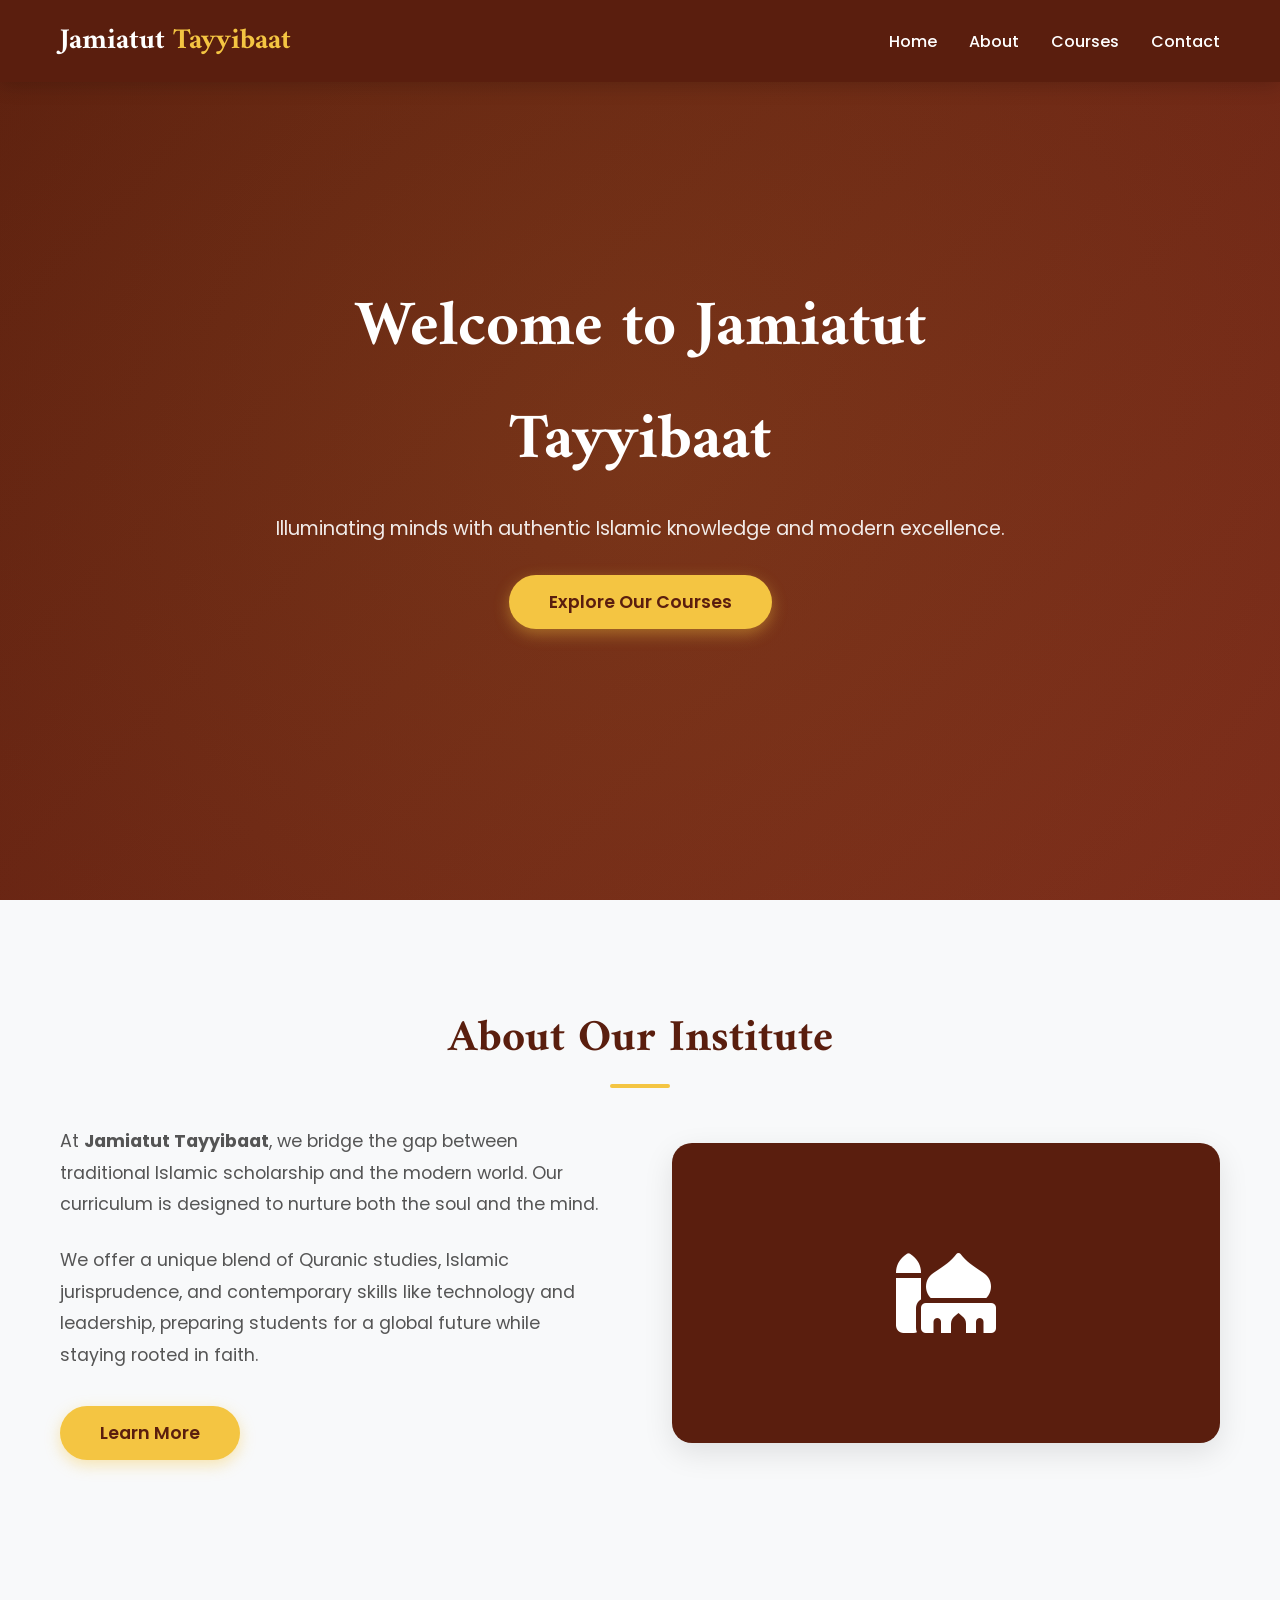
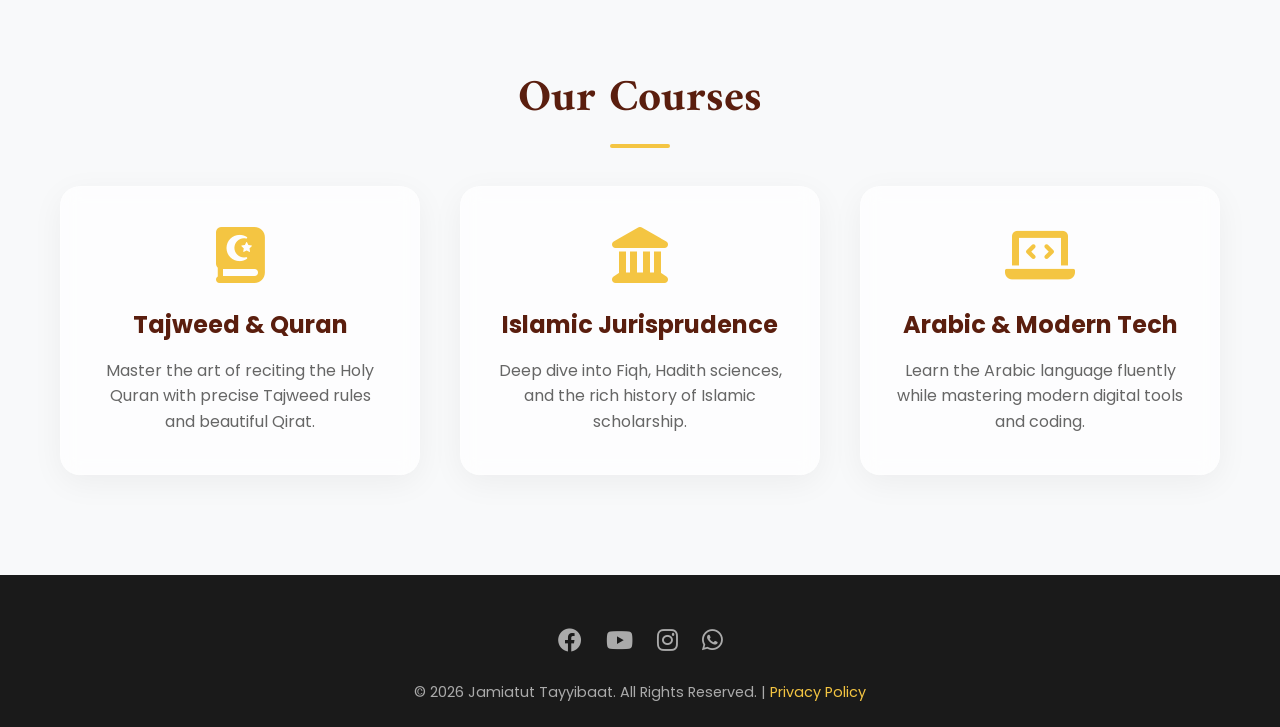
==== commit 1f7497c6: "Update index.html" ====
--- a/index.html
+++ b/index.html
@@ -3,1841 +3,494 @@
 <head>
     <meta charset="UTF-8">
     <meta name="viewport" content="width=device-width, initial-scale=1.0">
-    <title>Jamiatuttayyibaat — Premium Islamic Education</title>
+    <title>Jamiatut Tayyibaat - Premium Islamic Institute</title>
+    
+    <!-- Google Search Console Verification -->
+    <meta name="google-site-verification" content="wTSRzcmUaEB4nKCwbedh7kZqwv9QbnSV_bi9Fe1PPsM" />
+    
+    <!-- Google Fonts -->
+    <link href="https://fonts.googleapis.com/css2?family=Poppins:wght@300;400;600;700&family=Amiri:wght@400;700&display=swap" rel="stylesheet">
+    
+    <!-- FontAwesome Icons -->
+    <link rel="stylesheet" href="https://cdnjs.cloudflare.com/ajax/libs/font-awesome/6.0.0/css/all.min.css">
+
     <style>
-        /* =============================================
-           PREMIUM DESIGN SYSTEM WITH CHAT FEATURE
-           ============================================= */
-        * { margin: 0; padding: 0; box-sizing: border-box; }
-        
+        /* ========== CSS START ========== */
         :root {
-            --maroon: #5a1e0e;
-            --maroon-dark: #3d1509;
-            --maroon-light: #7a3a2a;
-            --gold: #c9a84c;
-            --gold-light: #e8d5a3;
-            --gold-gradient: linear-gradient(135deg, #c9a84c, #f0e0b0);
-            --cream: #f5f0eb;
-            --cream-dark: #e8ddd6;
-            --text-dark: #2d1f14;
-            --text-muted: #6b5a4e;
-            --shadow-soft: 0 8px 32px rgba(90, 30, 14, 0.12);
-            --shadow-medium: 0 16px 48px rgba(90, 30, 14, 0.18);
-            --shadow-gold: 0 8px 32px rgba(201, 168, 76, 0.25);
-            --radius-large: 20px;
-            --radius-medium: 12px;
-            --radius-small: 8px;
-            --transition: 0.3s cubic-bezier(0.4, 0, 0.2, 1);
-            --font-primary: 'Georgia', 'Times New Roman', serif;
-            --font-secondary: -apple-system, BlinkMacSystemFont, 'Segoe UI', Roboto, sans-serif;
-            --bg-body: #f5f0eb;
-            --bg-card: #ffffff;
-            --text-color: #2d1f14;
-        }
-
-        [data-theme="dark"] {
-            --bg-body: #1a1410;
-            --bg-card: #2a221c;
-            --text-color: #f0ebe6;
-            --text-muted: #b0a89e;
-            --cream: #2a221c;
-            --cream-dark: #3d352e;
-            --shadow-soft: 0 8px 32px rgba(0, 0, 0, 0.4);
-            --shadow-medium: 0 16px 48px rgba(0, 0, 0, 0.5);
-        }
-
-        html { scroll-behavior: smooth; }
+            --primary: #5a1e0e;
+            --primary-light: #7a2a1a;
+            --gold: #f4c542;
+            --gold-dark: #d4a530;
+            --white: #ffffff;
+            --light-bg: #f8f9fa;
+            --text-dark: #333333;
+            --shadow: 0 10px 30px rgba(0,0,0,0.1);
+        }
+
+        * {
+            margin: 0;
+            padding: 0;
+            box-sizing: border-box;
+        }
+
+        html {
+            scroll-behavior: smooth;
+        }
+
         body {
-            font-family: var(--font-secondary);
-            background: var(--bg-body);
-            color: var(--text-color);
-            line-height: 1.6;
-            transition: background 0.3s, color 0.3s;
-        }
-
-        ::-webkit-scrollbar { width: 8px; }
-        ::-webkit-scrollbar-track { background: var(--bg-body); }
-        ::-webkit-scrollbar-thumb { background: var(--gold); border-radius: 4px; }
-
-        .app { max-width: 1280px; margin: 0 auto; padding: 20px; min-height: 100vh; }
-
-        /* ---- Header ---- */
+            font-family: 'Poppins', sans-serif;
+            background-color: var(--light-bg);
+            color: var(--text-dark);
+            overflow-x: hidden;
+        }
+
+        .container {
+            max-width: 1200px;
+            margin: 0 auto;
+            padding: 0 20px;
+        }
+
+        /* ===== HEADER / NAVBAR ===== */
         header {
-            background: linear-gradient(135deg, var(--maroon-dark), var(--maroon));
-            color: var(--cream);
-            padding: 20px 28px;
-            border-radius: var(--radius-large);
+            background: var(--primary);
+            padding: 1rem 0;
+            position: fixed;
+            width: 100%;
+            top: 0;
+            z-index: 1000;
+            box-shadow: 0 2px 20px rgba(0,0,0,0.2);
+            transition: 0.3s;
+        }
+
+        header.scrolled {
+            background: rgba(90, 30, 14, 0.95);
+            backdrop-filter: blur(10px);
+        }
+
+        .nav-container {
             display: flex;
             justify-content: space-between;
             align-items: center;
-            flex-wrap: wrap;
-            gap: 16px;
-            box-shadow: var(--shadow-medium);
+        }
+
+        .logo {
+            font-family: 'Amiri', serif;
+            font-size: 1.8rem;
+            font-weight: 700;
+            color: var(--white);
+            text-decoration: none;
+        }
+
+        .logo span {
+            color: var(--gold);
+        }
+
+        .nav-links {
+            list-style: none;
+            display: flex;
+            gap: 2rem;
+        }
+
+        .nav-links a {
+            color: var(--white);
+            text-decoration: none;
+            font-weight: 500;
+            transition: 0.3s;
+            position: relative;
+        }
+
+        .nav-links a::after {
+            content: '';
+            position: absolute;
+            width: 0;
+            height: 2px;
+            bottom: -5px;
+            left: 0;
+            background: var(--gold);
+            transition: 0.3s;
+        }
+
+        .nav-links a:hover::after {
+            width: 100%;
+        }
+
+        /* Mobile Menu Icon */
+        .hamburger {
+            display: none;
+            cursor: pointer;
+            color: var(--white);
+            font-size: 1.8rem;
+        }
+
+        /* ===== HERO SECTION ===== */
+        .hero {
+            height: 100vh;
+            background: linear-gradient(135deg, var(--primary), var(--primary-light));
+            display: flex;
+            align-items: center;
+            justify-content: center;
+            text-align: center;
+            color: var(--white);
             position: relative;
             overflow: hidden;
         }
-        header::before {
+
+        /* Floating Islamic Patterns (Background Animation) */
+        .hero::before {
             content: '';
             position: absolute;
             top: -50%;
-            right: -20%;
-            width: 60%;
+            left: -50%;
+            width: 200%;
             height: 200%;
-            background: radial-gradient(circle, rgba(201, 168, 76, 0.08) 0%, transparent 70%);
-            pointer-events: none;
-        }
-        header .brand { display: flex; align-items: center; gap: 12px; z-index: 1; }
-        header .brand-icon { font-size: 2rem; }
-        header h1 {
-            font-family: var(--font-primary);
-            font-size: 1.6rem;
-            font-weight: 300;
-            letter-spacing: 3px;
-            background: var(--gold-gradient);
-            -webkit-background-clip: text;
-            -webkit-text-fill-color: transparent;
-            background-clip: text;
-        }
-        header .subtitle {
-            font-size: 0.65rem;
-            text-transform: uppercase;
-            letter-spacing: 4px;
-            opacity: 0.7;
-            font-weight: 300;
-        }
-        .header-actions { display: flex; gap: 8px; align-items: center; flex-wrap: wrap; z-index: 1; }
-
-        .theme-toggle {
-            background: rgba(255,255,255,0.15);
-            border: none;
-            color: var(--cream);
-            padding: 6px 12px;
-            border-radius: var(--radius-small);
-            cursor: pointer;
+            background: radial-gradient(circle, rgba(244, 197, 66, 0.1) 0%, transparent 60%);
+            animation: rotateBg 30s linear infinite;
+            z-index: 0;
+        }
+
+        @keyframes rotateBg {
+            0% { transform: rotate(0deg); }
+            100% { transform: rotate(360deg); }
+        }
+
+        .hero-content {
+            position: relative;
+            z-index: 1;
+            max-width: 800px;
+            padding: 0 20px;
+        }
+
+        .hero h1 {
+            font-family: 'Amiri', serif;
+            font-size: 4rem;
+            margin-bottom: 1rem;
+            animation: fadeInUp 1s ease-out;
+        }
+
+        .hero p {
+            font-size: 1.2rem;
+            margin-bottom: 2rem;
+            opacity: 0.9;
+            animation: fadeInUp 1.2s ease-out;
+        }
+
+        .btn-primary {
+            display: inline-block;
+            background: var(--gold);
+            color: var(--primary);
+            padding: 14px 40px;
+            border-radius: 50px;
+            text-decoration: none;
+            font-weight: 600;
             font-size: 1.1rem;
-            transition: var(--transition);
-        }
-        .theme-toggle:hover { background: rgba(255,255,255,0.25); }
-
-        .lang-switch {
-            display: flex;
-            gap: 4px;
-            background: rgba(255,255,255,0.1);
-            padding: 4px;
-            border-radius: var(--radius-small);
-            backdrop-filter: blur(10px);
-        }
-        .lang-switch button {
-            background: transparent;
-            color: var(--cream);
-            border: none;
-            padding: 5px 12px;
-            border-radius: 6px;
-            cursor: pointer;
-            font-size: 0.7rem;
-            font-weight: 500;
-            transition: var(--transition);
-        }
-        .lang-switch button:hover { background: rgba(255,255,255,0.15); }
-        .lang-switch button.active {
-            background: var(--gold);
-            color: var(--maroon-dark);
-            box-shadow: var(--shadow-gold);
-        }
-
-        .auth-btn {
-            background: var(--gold);
-            color: var(--maroon-dark);
-            border: none;
-            padding: 6px 16px;
-            border-radius: var(--radius-small);
-            cursor: pointer;
-            font-weight: 600;
-            font-size: 0.75rem;
-            transition: var(--transition);
-        }
-        .auth-btn:hover { transform: translateY(-2px); box-shadow: var(--shadow-gold); }
-
-        /* ---- Navigation ---- */
-        nav {
-            display: flex;
-            gap: 6px;
-            flex-wrap: wrap;
-            margin: 16px 0;
-            background: var(--bg-card);
-            padding: 8px 12px;
-            border-radius: var(--radius-medium);
-            box-shadow: var(--shadow-soft);
-            border: 1px solid rgba(201,168,76,0.1);
-            transition: background 0.3s;
-        }
-        nav button {
-            background: transparent;
-            border: none;
-            padding: 8px 16px;
-            border-radius: var(--radius-small);
-            cursor: pointer;
-            font-size: 0.8rem;
-            font-weight: 500;
-            color: var(--text-muted);
-            transition: var(--transition);
+            transition: all 0.3s ease;
+            box-shadow: 0 5px 15px rgba(244, 197, 66, 0.4);
+            animation: fadeInUp 1.4s ease-out;
+        }
+
+        .btn-primary:hover {
+            transform: translateY(-3px) scale(1.02);
+            box-shadow: 0 8px 25px rgba(244, 197, 66, 0.6);
+            background: var(--gold-dark);
+        }
+
+        /* ===== ABOUT SECTION ===== */
+        .section {
+            padding: 100px 0;
+        }
+
+        .section-title {
+            font-family: 'Amiri', serif;
+            font-size: 2.8rem;
+            color: var(--primary);
+            text-align: center;
+            margin-bottom: 3rem;
             position: relative;
         }
-        nav button::after {
+
+        .section-title::after {
             content: '';
             position: absolute;
-            bottom: 4px;
+            width: 60px;
+            height: 4px;
+            background: var(--gold);
+            bottom: -10px;
             left: 50%;
             transform: translateX(-50%);
-            width: 0;
-            height: 2px;
-            background: var(--gold);
-            transition: var(--transition);
-        }
-        nav button:hover::after { width: 40%; }
-        nav button.active {
-            color: var(--maroon);
-            background: rgba(90,30,14,0.08);
-        }
-        nav button.active::after { width: 60%; }
-        [data-theme="dark"] nav button.active {
-            color: var(--gold);
-            background: rgba(201,168,76,0.15);
-        }
-
-        /* ---- Views ---- */
-        .view { display: none; animation: fadeSlideUp 0.4s ease-out; }
-        .view.active { display: block; }
-        @keyframes fadeSlideUp {
-            from { opacity: 0; transform: translateY(20px); }
-            to { opacity: 1; transform: translateY(0); }
-        }
-
-        /* ---- Ayah of the Day ---- */
-        .ayah-box {
-            background: var(--gold-gradient);
-            color: var(--maroon-dark);
-            padding: 16px 24px;
-            border-radius: var(--radius-medium);
-            text-align: center;
-            margin-bottom: 20px;
-            box-shadow: var(--shadow-gold);
-        }
-        .ayah-box .ayah-text {
-            font-size: 1.3rem;
-            font-weight: 600;
-            font-family: var(--font-primary);
-        }
-        .ayah-box .ayah-ref {
-            font-size: 0.85rem;
-            opacity: 0.8;
-            margin-top: 4px;
-        }
-
-        /* ---- Course Cards ---- */
+            border-radius: 2px;
+        }
+
+        .about-content {
+            display: grid;
+            grid-template-columns: 1fr 1fr;
+            gap: 4rem;
+            align-items: center;
+        }
+
+        .about-text p {
+            font-size: 1.1rem;
+            line-height: 1.8;
+            color: #555;
+            margin-bottom: 1.5rem;
+        }
+
+        .about-image {
+            background: var(--primary);
+            border-radius: 20px;
+            height: 300px;
+            display: flex;
+            align-items: center;
+            justify-content: center;
+            color: var(--white);
+            font-size: 5rem;
+            box-shadow: var(--shadow);
+        }
+
+        /* ===== COURSES SECTION (Glassmorphism) ===== */
+        #courses {
+            background: var(--light-bg);
+        }
+
         .courses-grid {
             display: grid;
-            grid-template-columns: repeat(auto-fill, minmax(300px, 1fr));
-            gap: 20px;
-            margin: 16px 0;
-        }
+            grid-template-columns: repeat(auto-fit, minmax(280px, 1fr));
+            gap: 2.5rem;
+        }
+
         .course-card {
-            background: var(--bg-card);
-            border-radius: var(--radius-large);
-            padding: 24px 20px;
-            box-shadow: var(--shadow-soft);
-            transition: var(--transition);
-            border: 1px solid rgba(201,168,76,0.1);
-            position: relative;
-            overflow: hidden;
-            cursor: pointer;
-        }
-        .course-card::before {
-            content: '';
-            position: absolute;
-            top: 0;
-            left: 0;
-            right: 0;
-            height: 4px;
-            background: var(--gold-gradient);
-            opacity: 0;
-            transition: var(--transition);
-        }
+            background: rgba(255, 255, 255, 0.7);
+            backdrop-filter: blur(10px);
+            padding: 2.5rem 2rem;
+            border-radius: 20px;
+            text-align: center;
+            box-shadow: 0 8px 32px rgba(0,0,0,0.05);
+            border: 1px solid rgba(255, 255, 255, 0.18);
+            transition: all 0.4s cubic-bezier(0.175, 0.885, 0.32, 1.275);
+        }
+
         .course-card:hover {
-            transform: translateY(-4px);
-            box-shadow: var(--shadow-medium);
-        }
-        .course-card:hover::before { opacity: 1; }
-        .course-card .badge-hifz {
-            background: var(--gold-gradient);
-            color: var(--maroon-dark);
-            padding: 3px 12px;
-            border-radius: 20px;
-            font-size: 0.6rem;
-            font-weight: 700;
-            text-transform: uppercase;
-            letter-spacing: 1px;
-            display: inline-block;
-        }
-        .course-card .course-title {
-            font-family: var(--font-primary);
-            font-size: 1.2rem;
-            font-weight: 600;
-            color: var(--maroon);
-            margin: 10px 0 4px;
-        }
-        [data-theme="dark"] .course-card .course-title { color: var(--gold-light); }
-        .course-card .course-meta {
-            display: flex;
-            flex-wrap: wrap;
-            gap: 10px;
-            margin: 8px 0;
-            font-size: 0.8rem;
-            color: var(--text-muted);
-        }
-        .course-card .course-meta span { display: flex; align-items: center; gap: 4px; }
-        .course-card .course-meta .gold-text { color: var(--gold); font-weight: 600; }
-        .course-card .course-actions {
-            display: flex;
-            gap: 8px;
-            margin-top: 12px;
-            flex-wrap: wrap;
-        }
-        .course-card .progress-bar {
-            width: 100%;
-            height: 6px;
-            background: var(--cream-dark);
-            border-radius: 4px;
-            margin-top: 10px;
-            overflow: hidden;
-        }
-        .course-card .progress-bar .fill {
-            height: 100%;
-            background: var(--gold-gradient);
-            border-radius: 4px;
-            transition: width 1s ease;
-        }
-
-        /* ---- Buttons ---- */
-        .btn {
-            padding: 8px 20px;
-            border: none;
-            border-radius: var(--radius-small);
-            font-weight: 600;
-            font-size: 0.8rem;
-            cursor: pointer;
-            transition: var(--transition);
-            display: inline-flex;
-            align-items: center;
-            gap: 6px;
-        }
-        .btn-primary { background: var(--maroon); color: var(--cream); }
-        .btn-primary:hover { background: var(--maroon-dark); transform: translateY(-2px); }
-        .btn-gold { background: var(--gold-gradient); color: var(--maroon-dark); }
-        .btn-gold:hover { transform: translateY(-2px); box-shadow: var(--shadow-gold); }
-        .btn-sm { padding: 4px 14px; font-size: 0.7rem; }
-        .btn-success { background: #28a745; color: white; }
-        .btn-success:hover { background: #1e7e34; transform: translateY(-2px); }
-        .btn-outline { background: transparent; border: 2px solid var(--gold); color: var(--gold); }
-        .btn-outline:hover { background: var(--gold); color: var(--maroon-dark); }
-
-        /* ---- Modal ---- */
-        .course-detail-overlay {
-            position: fixed;
-            top: 0;
-            left: 0;
-            right: 0;
-            bottom: 0;
-            background: rgba(0,0,0,0.6);
-            backdrop-filter: blur(12px);
-            z-index: 1000;
-            display: none;
-            justify-content: center;
-            align-items: flex-start;
-            padding: 30px 16px;
-            overflow-y: auto;
-        }
-        .course-detail-overlay.active { display: flex; }
-        .course-detail-modal {
-            max-width: 820px;
-            width: 100%;
-            background: var(--bg-card);
-            border-radius: var(--radius-large);
-            box-shadow: var(--shadow-medium);
-            overflow: hidden;
-            animation: slideUp 0.4s ease-out;
-            margin: auto;
-            max-height: 95vh;
-            overflow-y: auto;
-            color: var(--text-color);
-        }
-        @keyframes slideUp {
-            from { opacity: 0; transform: translateY(30px) scale(0.98); }
-            to { opacity: 1; transform: translateY(0) scale(1); }
-        }
-        .course-detail-modal .modal-close {
-            position: sticky;
-            top: 0;
-            right: 0;
-            float: right;
-            background: rgba(255,255,255,0.9);
-            border: none;
-            font-size: 1.3rem;
-            padding: 10px 18px;
-            cursor: pointer;
-            z-index: 10;
-            backdrop-filter: blur(8px);
-            border-radius: 0 0 0 12px;
-            transition: var(--transition);
-        }
-        .course-detail-modal .modal-close:hover { background: var(--maroon); color: var(--cream); }
-        .course-detail-modal .detail-hero {
-            padding: 30px 28px 24px;
-            background: linear-gradient(135deg, var(--maroon-dark), var(--maroon));
-            color: var(--cream);
-            position: relative;
-            overflow: hidden;
-        }
-        .course-detail-modal .detail-hero::after {
-            content: '';
-            position: absolute;
-            top: -40%;
-            right: -10%;
-            width: 50%;
-            height: 150%;
-            background: radial-gradient(circle, rgba(201,168,76,0.12) 0%, transparent 70%);
-            pointer-events: none;
-        }
-        .course-detail-modal .detail-hero .arabic-title {
-            font-family: var(--font-primary);
-            font-size: 1.8rem;
-            font-weight: 300;
-            letter-spacing: 2px;
-        }
-        .course-detail-modal .detail-hero .english-title {
-            font-size: 1.2rem;
-            font-weight: 300;
-            opacity: 0.8;
-            margin-top: 4px;
-        }
-        .course-detail-modal .detail-hero .duration-badge {
-            display: inline-block;
-            background: var(--gold-gradient);
-            color: var(--maroon-dark);
-            padding: 3px 14px;
-            border-radius: 20px;
-            font-size: 0.7rem;
-            font-weight: 700;
-            margin-top: 10px;
-        }
-        .course-detail-modal .detail-hero .fee-badge {
-            display: inline-block;
-            background: rgba(255,255,255,0.15);
-            padding: 3px 14px;
-            border-radius: 20px;
-            font-size: 0.75rem;
-            margin-left: 6px;
-        }
-        .course-detail-modal .detail-body { padding: 24px 28px 32px; }
-        .course-detail-modal .detail-section { margin-bottom: 24px; }
-        .course-detail-modal .detail-section h3 {
-            font-family: var(--font-primary);
-            color: var(--maroon);
-            font-size: 1.1rem;
-            margin-bottom: 10px;
-            display: flex;
-            align-items: center;
-            gap: 8px;
-        }
-        [data-theme="dark"] .course-detail-modal .detail-section h3 { color: var(--gold-light); }
-        .course-detail-modal .detail-section h3 .gold-underline {
-            flex: 1;
-            height: 2px;
-            background: var(--gold-gradient);
-            margin-left: 8px;
-        }
-        .course-detail-modal .subjects-list {
-            display: grid;
-            grid-template-columns: 1fr 1fr;
-            gap: 6px;
-        }
-        .course-detail-modal .subjects-list li {
-            list-style: none;
-            padding: 8px 14px;
-            background: var(--cream);
-            border-radius: var(--radius-small);
-            border-left: 3px solid var(--gold);
-            font-size: 0.85rem;
-            color: var(--text-color);
-        }
-        .accordion-item {
-            border: 1px solid rgba(201,168,76,0.15);
-            border-radius: var(--radius-small);
-            margin-bottom: 6px;
-            overflow: hidden;
-        }
-        .accordion-header {
-            width: 100%;
-            padding: 12px 18px;
-            background: var(--cream);
-            border: none;
-            cursor: pointer;
-            display: flex;
-            justify-content: space-between;
-            align-items: center;
-            font-weight: 600;
-            font-size: 0.85rem;
-            transition: var(--transition);
-            color: var(--text-color);
-        }
-        .accordion-header:hover { background: var(--cream-dark); }
-        .accordion-header .arrow { transition: var(--transition); color: var(--gold); }
-        .accordion-header.open .arrow { transform: rotate(180deg); }
-        .accordion-body {
-            max-height: 0;
-            overflow: hidden;
-            transition: max-height 0.3s ease-out;
-            padding: 0 18px;
-        }
-        .accordion-body.open { max-height: 400px; padding: 12px 18px 16px; }
-        .accordion-body ul { padding-left: 18px; }
-        .accordion-body ul li { padding: 3px 0; color: var(--text-muted); font-size: 0.85rem; }
-        .cta-section {
-            background: var(--cream);
-            border-radius: var(--radius-medium);
-            padding: 24px;
+            transform: translateY(-15px);
+            background: rgba(255, 255, 255, 0.95);
+            box-shadow: 0 15px 40px rgba(0,0,0,0.12);
+            border-color: var(--gold);
+        }
+
+        .course-card i {
+            font-size: 3.5rem;
+            color: var(--gold);
+            margin-bottom: 1.5rem;
+        }
+
+        .course-card h3 {
+            font-size: 1.5rem;
+            color: var(--primary);
+            margin-bottom: 1rem;
+        }
+
+        .course-card p {
+            color: #666;
+            line-height: 1.6;
+        }
+
+        /* ===== FOOTER ===== */
+        footer {
+            background: #1a1a1a;
+            color: #aaa;
+            padding: 3rem 0 1.5rem;
             text-align: center;
-            margin-top: 16px;
-            border: 1px solid rgba(201,168,76,0.2);
-        }
-        .cta-section h3 {
-            font-family: var(--font-primary);
-            color: var(--maroon);
-            font-size: 1.2rem;
-            margin-bottom: 6px;
-        }
-        [data-theme="dark"] .cta-section h3 { color: var(--gold-light); }
-        .cta-section p { color: var(--text-muted); margin-bottom: 12px; font-size: 0.9rem; }
-
-        /* ---- Admission Form ---- */
-        .admission-form {
-            display: grid;
-            gap: 14px;
-            margin: 12px 0;
-        }
-        .admission-form .form-group { display: flex; flex-direction: column; gap: 4px; }
-        .admission-form label {
-            font-weight: 600;
-            color: var(--maroon);
-            font-size: 0.85rem;
-        }
-        [data-theme="dark"] .admission-form label { color: var(--gold-light); }
-        .admission-form input,
-        .admission-form textarea {
-            padding: 10px 14px;
-            border: 2px solid var(--cream-dark);
-            border-radius: var(--radius-small);
-            font-size: 0.95rem;
-            background: var(--bg-card);
-            color: var(--text-color);
-            transition: var(--transition);
-        }
-        .admission-form input:focus,
-        .admission-form textarea:focus {
-            outline: none;
-            border-color: var(--gold);
-            box-shadow: 0 0 0 3px rgba(201,168,76,0.2);
-        }
-        .admission-form textarea { min-height: 70px; resize: vertical; }
-        .admission-form .form-row {
-            display: grid;
-            grid-template-columns: 1fr 1fr;
-            gap: 14px;
-        }
-        @media (max-width: 600px) {
-            .admission-form .form-row { grid-template-columns: 1fr; }
-        }
-        .whatsapp-btn {
-            background: #25D366;
-            color: white;
-            padding: 12px 24px;
-            border: none;
-            border-radius: var(--radius-small);
-            font-size: 1rem;
-            font-weight: 600;
-            cursor: pointer;
-            transition: var(--transition);
-            display: inline-flex;
-            align-items: center;
-            gap: 8px;
-            width: 100%;
-            justify-content: center;
-        }
-        .whatsapp-btn:hover {
-            transform: scale(1.02);
-            box-shadow: 0 4px 20px rgba(37,211,102,0.4);
-        }
-
-        /* ---- Stats ---- */
-        .stats-grid {
-            display: grid;
-            grid-template-columns: repeat(auto-fill, minmax(140px, 1fr));
-            gap: 12px;
-            margin: 12px 0;
-        }
-        .stat-card {
-            background: var(--bg-card);
-            padding: 16px;
-            border-radius: var(--radius-medium);
-            box-shadow: var(--shadow-soft);
-            text-align: center;
-            border: 1px solid rgba(201,168,76,0.1);
-        }
-        .stat-card .number { font-size: 1.8rem; font-weight: 700; color: var(--gold); }
-        .stat-card .label { font-size: 0.75rem; color: var(--text-muted); margin-top: 2px; }
-
-        /* ---- Certificate Box ---- */
-        .certificate-box {
-            border: 2px solid var(--gold);
-            border-radius: var(--radius-medium);
-            padding: 28px 24px;
-            text-align: center;
-            background: var(--bg-card);
-            margin: 16px 0;
-            box-shadow: var(--shadow-gold);
-        }
-        .certificate-box .cert-title {
-            font-family: var(--font-primary);
-            font-size: 1.6rem;
+        }
+
+        footer .socials {
+            margin-bottom: 1.5rem;
+        }
+
+        footer .socials a {
+            color: #aaa;
+            font-size: 1.5rem;
+            margin: 0 10px;
+            transition: 0.3s;
+        }
+
+        footer .socials a:hover {
             color: var(--gold);
-        }
-        .certificate-box .cert-name {
-            font-size: 1.3rem;
-            font-weight: 600;
-            color: var(--maroon);
-            margin: 6px 0;
-        }
-        [data-theme="dark"] .certificate-box .cert-name { color: var(--gold-light); }
-
-        /* ---- Chat Styles ---- */
-        .chat-box {
-            background: var(--bg-card);
-            border-radius: var(--radius-medium);
-            overflow: hidden;
-            box-shadow: var(--shadow-soft);
-            border: 1px solid rgba(201,168,76,0.15);
-        }
-        .chat-messages {
-            height: 350px;
-            overflow-y: auto;
-            padding: 16px;
-            background: var(--bg-body);
-            display: flex;
-            flex-direction: column;
-            gap: 8px;
-        }
-        .chat-message {
-            max-width: 80%;
-            padding: 10px 16px;
-            border-radius: var(--radius-medium);
-            background: var(--bg-card);
-            box-shadow: var(--shadow-soft);
-            animation: fadeSlideUp 0.3s ease-out;
-            border-left: 3px solid var(--gold);
-        }
-        .chat-message.self {
-            align-self: flex-end;
-            border-left-color: var(--maroon);
-            background: var(--gold-gradient);
-            color: var(--maroon-dark);
-        }
-        .chat-message .msg-user {
-            font-weight: 700;
-            font-size: 0.8rem;
-            color: var(--gold);
-        }
-        .chat-message .msg-text { font-size: 0.95rem; margin: 4px 0; }
-        .chat-message .msg-time {
-            font-size: 0.6rem;
-            color: var(--text-muted);
-            text-align: right;
-        }
-        .chat-message .msg-role {
-            font-size: 0.55rem;
-            padding: 2px 8px;
-            border-radius: 10px;
-            background: var(--cream-dark);
-            display: inline-block;
-            color: var(--text-muted);
-        }
-        .chat-input-area {
-            display: flex;
-            gap: 8px;
-            padding: 12px 16px;
-            background: var(--bg-card);
-            border-top: 1px solid var(--cream-dark);
-        }
-        .chat-input-area input {
-            flex: 1;
-            padding: 10px 14px;
-            border: 2px solid var(--cream-dark);
-            border-radius: var(--radius-small);
-            background: var(--bg-body);
-            color: var(--text-color);
-            font-size: 0.95rem;
-        }
-        .chat-input-area input:focus {
-            outline: none;
-            border-color: var(--gold);
-        }
-        .chat-login-required { display: block; }
-        .chat-box.hidden { display: none; }
-        #chatContainer .empty-state .icon { font-size: 2.5rem; }
-
-        /* ---- Timer ---- */
-        .timer-box {
-            background: var(--bg-card);
-            padding: 20px;
-            border-radius: var(--radius-medium);
-            text-align: center;
-            box-shadow: var(--shadow-soft);
-            border: 1px solid rgba(201,168,76,0.1);
-        }
-        .timer-box .timer-display {
-            font-size: 3rem;
-            font-weight: 700;
-            font-family: var(--font-primary);
-            color: var(--gold);
-        }
-        .timer-box .timer-controls {
-            display: flex;
-            gap: 8px;
-            justify-content: center;
-            margin-top: 10px;
-            flex-wrap: wrap;
-        }
-
-        /* ---- Notes ---- */
-        .notes-grid {
-            display: grid;
-            grid-template-columns: repeat(auto-fill, minmax(220px, 1fr));
-            gap: 12px;
-        }
-        .note-card {
-            background: var(--bg-card);
-            padding: 14px 16px;
-            border-radius: var(--radius-small);
-            border-left: 4px solid var(--gold);
-            box-shadow: var(--shadow-soft);
-        }
-        .note-card .note-title { font-weight: 600; font-size: 0.9rem; }
-        .note-card .note-text { font-size: 0.8rem; color: var(--text-muted); margin-top: 4px; }
-
-        /* ---- Attendance ---- */
-        .attendance-grid {
-            display: grid;
-            grid-template-columns: repeat(auto-fill, minmax(180px, 1fr));
-            gap: 10px;
-        }
-        .attendance-item {
-            display: flex;
-            justify-content: space-between;
-            align-items: center;
-            padding: 10px 14px;
-            background: var(--bg-card);
-            border-radius: var(--radius-small);
-            border: 1px solid rgba(201,168,76,0.1);
-        }
-        .attendance-item .status {
-            padding: 3px 10px;
-            border-radius: 20px;
-            font-size: 0.65rem;
-            font-weight: 600;
-        }
-        .status.present { background: #d4edda; color: #155724; }
-        .status.absent { background: #f8d7da; color: #721c24; }
-
-        /* ---- Responsive ---- */
+            transform: translateY(-3px);
+        }
+
+        footer p {
+            font-size: 0.9rem;
+        }
+
+        /* ===== ANIMATIONS ===== */
+        @keyframes fadeInUp {
+            from {
+                opacity: 0;
+                transform: translateY(30px);
+            }
+            to {
+                opacity: 1;
+                transform: translateY(0);
+            }
+        }
+
+        /* ===== RESPONSIVE (Mobile Friendly) ===== */
         @media (max-width: 768px) {
-            .app { padding: 12px; }
-            header { padding: 14px 16px; flex-direction: column; text-align: center; }
-            header .brand { justify-content: center; }
-            header h1 { font-size: 1.2rem; }
-            .header-actions { justify-content: center; }
-            .lang-switch { justify-content: center; }
-            nav { gap: 4px; padding: 6px 8px; justify-content: center; }
-            nav button { padding: 5px 10px; font-size: 0.65rem; }
-            .courses-grid { grid-template-columns: 1fr; gap: 14px; }
-            .course-card { padding: 18px 14px; }
-            .course-detail-modal .detail-hero { padding: 20px 16px; }
-            .course-detail-modal .detail-hero .arabic-title { font-size: 1.3rem; }
-            .course-detail-modal .detail-body { padding: 16px; }
-            .course-detail-modal .subjects-list { grid-template-columns: 1fr; }
-            .course-detail-overlay { padding: 10px; }
-            .cta-section { padding: 18px 14px; }
-            .cta-section .btn { width: 100%; justify-content: center; }
-            .course-card .course-actions { flex-direction: column; }
-            .course-card .course-actions .btn { width: 100%; justify-content: center; }
-            .stats-grid { grid-template-columns: 1fr 1fr; }
-            .ayah-box .ayah-text { font-size: 1rem; }
-            .timer-box .timer-display { font-size: 2.2rem; }
-            .notes-grid { grid-template-columns: 1fr; }
-            .certificate-box { padding: 18px 14px; }
-            .certificate-box .cert-title { font-size: 1.2rem; }
-            .chat-messages { height: 250px; }
-            .chat-message { max-width: 90%; }
-        }
-        @media (max-width: 480px) {
-            header h1 { font-size: 1rem; }
-            .stats-grid { grid-template-columns: 1fr; }
-            .attendance-grid { grid-template-columns: 1fr; }
-            .chat-input-area { flex-direction: column; }
-            .chat-input-area input { width: 100%; }
-        }
-
-        [dir="rtl"] .accordion-header .arrow { transform: rotate(180deg); }
-        [dir="rtl"] .accordion-header.open .arrow { transform: rotate(0deg); }
-        @media (prefers-reduced-motion: reduce) {
-            * { animation-duration: 0.01ms !important; transition-duration: 0.01ms !important; }
-        }
-        button:focus-visible { outline: 3px solid var(--gold); outline-offset: 2px; }
-        .text-gold { color: var(--gold); }
-        .text-muted { color: var(--text-muted); }
-        .mt-8 { margin-top: 8px; }
-        .mt-16 { margin-top: 16px; }
-        .text-center { text-align: center; }
-        .w-full { width: 100%; }
-        .empty-state { text-align: center; padding: 40px 16px; color: var(--text-muted); }
-        .empty-state .icon { font-size: 2.5rem; margin-bottom: 8px; }
-        .hidden { display: none; }
+            .nav-links {
+                display: none;
+                flex-direction: column;
+                background: var(--primary);
+                position: absolute;
+                top: 100%;
+                left: 0;
+                width: 100%;
+                padding: 1rem 0;
+                text-align: center;
+                box-shadow: 0 5px 10px rgba(0,0,0,0.2);
+            }
+
+            .nav-links.active {
+                display: flex;
+            }
+
+            .hamburger {
+                display: block;
+            }
+
+            .hero h1 {
+                font-size: 2.5rem;
+            }
+
+            .hero p {
+                font-size: 1rem;
+            }
+
+            .about-content {
+                grid-template-columns: 1fr;
+                gap: 2rem;
+            }
+
+            .about-image {
+                height: 200px;
+                font-size: 3rem;
+            }
+
+            .section-title {
+                font-size: 2rem;
+            }
+        }
+        /* ========== CSS END ========== */
     </style>
 </head>
 <body>
-<div class="app" id="app">
-    <!-- ===== HEADER ===== -->
-    <header>
-        <div class="brand">
-            <span class="brand-icon">🌙</span>
-            <div>
-                <h1>Jamiatuttayyibaat</h1>
-                <div class="subtitle">Premium Islamic Education</div>
+
+    <!-- Header / Navbar -->
+    <header id="navbar">
+        <div class="container nav-container">
+            <a href="#" class="logo">Jamiatut <span>Tayyibaat</span></a>
+            <div class="hamburger" id="hamburger">
+                <i class="fas fa-bars"></i>
             </div>
-        </div>
-        <div class="header-actions">
-            <button class="theme-toggle" onclick="toggleTheme()" aria-label="Toggle theme">🌓</button>
-            <div class="lang-switch" id="langSwitch">
-                <button data-lang="en" class="active">EN</button>
-                <button data-lang="hi">हिन्दी</button>
-                <button data-lang="ur">اردو</button>
-                <button data-lang="ar">العربية</button>
-            </div>
-            <div id="authButtons">
-                <button class="auth-btn" onclick="showLogin()">🔑 Login</button>
-                <button class="auth-btn" onclick="showSignup()">📝 Sign Up</button>
-            </div>
+            <ul class="nav-links" id="nav-links">
+                <li><a href="#home">Home</a></li>
+                <li><a href="#about">About</a></li>
+                <li><a href="#courses">Courses</a></li>
+                <li><a href="#contact">Contact</a></li>
+            </ul>
         </div>
     </header>
 
-    <!-- ===== NAVIGATION ===== -->
-    <nav id="mainNav">
-        <button data-view="home" class="active">🏠 Home</button>
-        <button data-view="courses">📚 Courses</button>
-        <button data-view="dashboard">📊 Dashboard</button>
-        <button data-view="teachers">👨‍🏫 Teachers</button>
-        <button data-view="rules">📋 Rules</button>
-        <button data-view="attendance">✅ Attendance</button>
-        <button data-view="timer">⏱️ Timer</button>
-        <button data-view="notes">📝 Notes</button>
-        <button data-view="chat">💬 Live Chat</button>
-    </nav>
-
-    <!-- ===== AYAH OF THE DAY ===== -->
-    <div class="ayah-box" id="ayahBox">
-        <div class="ayah-text">"وَمَن يَتَّقِ اللَّهَ يَجْعَل لَّهُ مَخْرَجًا"</div>
-        <div class="ayah-ref">— Surah At-Talaq (65:2)</div>
-    </div>
-
-    <!-- ===== VIEW: HOME ===== -->
-    <div id="view-home" class="view active">
-        <div style="text-align:center;padding:12px 0 6px;">
-            <h2 style="font-family:var(--font-primary);font-size:2rem;color:var(--maroon);">🌙 Welcome to Jamiatuttayyibaat</h2>
-            <p style="color:var(--text-muted);font-size:1rem;max-width:600px;margin:4px auto;">A premium Islamic educational institution dedicated to women's learning</p>
+    <!-- Hero Section -->
+    <section id="home" class="hero">
+        <div class="hero-content">
+            <h1>Welcome to Jamiatut Tayyibaat</h1>
+            <p>Illuminating minds with authentic Islamic knowledge and modern excellence.</p>
+            <a href="#courses" class="btn-primary">Explore Our Courses</a>
         </div>
-        <div class="courses-grid" id="homeCourses"></div>
-        <div style="text-align:center;margin:24px 0 12px;">
-            <button class="btn btn-gold" onclick="navigateTo('courses')">📚 View All Courses</button>
-        </div>
-    </div>
-
-    <!-- ===== VIEW: COURSES ===== -->
-    <div id="view-courses" class="view">
-        <h2 style="font-family:var(--font-primary);color:var(--maroon);font-size:1.8rem;text-align:center;margin:8px 0;">📚 Our Courses</h2>
-        <p style="text-align:center;color:var(--text-muted);margin-bottom:16px;">Premium Islamic education programs for women</p>
-        <div class="courses-grid" id="coursesGrid"></div>
-    </div>
-
-    <!-- ===== VIEW: DASHBOARD ===== -->
-    <div id="view-dashboard" class="view">
-        <h2 style="font-family:var(--font-primary);color:var(--maroon);">📊 Student Dashboard</h2>
-        <div id="dashboardContent">
-            <div class="empty-state"><div class="icon">🔐</div>
-                <p>Please login to access your personalized dashboard</p>
-                <button class="btn btn-gold mt-16" onclick="showLogin()">Login Now</button>
-            </div>
-        </div>
-    </div>
-
-    <!-- ===== VIEW: TEACHERS ===== -->
-    <div id="view-teachers" class="view">
-        <h2 style="font-family:var(--font-primary);color:var(--maroon);">👨‍🏫 Our Teachers</h2>
-        <div id="teachersContent"></div>
-    </div>
-
-    <!-- ===== VIEW: RULES ===== -->
-    <div id="view-rules" class="view">
-        <h2 style="font-family:var(--font-primary);color:var(--maroon);">📋 Academic Rules</h2>
-        <div id="rulesContent"></div>
-    </div>
-
-    <!-- ===== VIEW: ATTENDANCE ===== -->
-    <div id="view-attendance" class="view">
-        <h2 style="font-family:var(--font-primary);color:var(--maroon);">✅ My Attendance</h2>
-        <div id="attendanceContent"></div>
-    </div>
-
-    <!-- ===== VIEW: TIMER ===== -->
-    <div id="view-timer" class="view">
-        <h2 style="font-family:var(--font-primary);color:var(--maroon);">⏱️ Study Timer</h2>
-        <div id="timerContent"></div>
-    </div>
-
-    <!-- ===== VIEW: NOTES ===== -->
-    <div id="view-notes" class="view">
-        <h2 style="font-family:var(--font-primary);color:var(--maroon);">📝 My Notes</h2>
-        <div id="notesContent"></div>
-    </div>
-
-    <!-- ===== VIEW: LIVE CHAT ===== -->
-    <div id="view-chat" class="view">
-        <h2 style="font-family:var(--font-primary);color:var(--maroon);">💬 Live Chat</h2>
-        <p style="color:var(--text-muted);margin-bottom:12px;">Connect with teachers and fellow students in real-time.</p>
-        <div id="chatContainer">
-            <div class="chat-login-required">
-                <div class="empty-state">
-                    <div class="icon">🔐</div>
-                    <p>Please login to join the live chat</p>
-                    <button class="btn btn-gold mt-16" onclick="showLogin()">Login Now</button>
+    </section>
+
+    <!-- About Section -->
+    <section id="about" class="section">
+        <div class="container">
+            <h2 class="section-title">About Our Institute</h2>
+            <div class="about-content">
+                <div class="about-text">
+                    <p>At <strong>Jamiatut Tayyibaat</strong>, we bridge the gap between traditional Islamic scholarship and the modern world. Our curriculum is designed to nurture both the soul and the mind.</p>
+                    <p>We offer a unique blend of Quranic studies, Islamic jurisprudence, and contemporary skills like technology and leadership, preparing students for a global future while staying rooted in faith.</p>
+                    <a href="#courses" class="btn-primary" style="margin-top: 10px;">Learn More</a>
                 </div>
-            </div>
-            <div class="chat-box hidden" id="chatBox">
-                <div style="padding:8px 16px;background:var(--cream);border-bottom:1px solid var(--cream-dark);display:flex;justify-content:space-between;align-items:center;flex-wrap:wrap;">
-                    <span style="font-weight:600;color:var(--maroon);">💬 Live Chat</span>
-                    <span style="font-size:0.7rem;color:var(--text-muted);" id="chatCount">0 messages</span>
-                    <button class="btn btn-sm btn-primary" onclick="clearChat()" style="font-size:0.6rem;">🗑️ Clear</button>
-                </div>
-                <div class="chat-messages" id="chatMessages">
-                    <p style="color:var(--text-muted);text-align:center;padding:20px;">No messages yet. Start the conversation! 💬</p>
-                </div>
-                <div class="chat-input-area">
-                    <input type="text" id="chatInput" placeholder="Type your message..." onkeydown="if(event.key==='Enter') sendMessage()">
-                    <button class="btn btn-gold" onclick="sendMessage()">📤 Send</button>
-                </div>
-                <div style="display:flex;gap:6px;padding:8px 16px;flex-wrap:wrap;border-top:1px solid var(--cream-dark);">
-                    <button class="btn btn-sm btn-primary" onclick="addQuickMessage('📚 I have a question about the lesson.')">📚 Question</button>
-                    <button class="btn btn-sm btn-gold" onclick="addQuickMessage('✅ I completed today\'s assignment.')">✅ Assignment</button>
-                    <button class="btn btn-sm btn-success" onclick="addQuickMessage('🌙 JazakAllah Khair for the class!')">🌙 Thanks</button>
-                    <button class="btn btn-sm btn-outline" onclick="addQuickMessage('🕌 Can you explain this again?')">🕌 Explain</button>
+                <div class="about-image">
+                    <i class="fas fa-mosque"></i>
                 </div>
             </div>
         </div>
-    </div>
-
-    <!-- ===== COURSE DETAIL MODAL ===== -->
-    <div class="course-detail-overlay" id="courseDetailOverlay">
-        <div class="course-detail-modal" id="courseDetailModal">
-            <button class="modal-close" onclick="closeCourseDetail()">✕</button>
-            <div id="courseDetailContent"></div>
-        </div>
-    </div>
-
-    <footer style="text-align:center;margin-top:40px;padding:20px 0;border-top:1px solid var(--cream-dark);color:var(--text-muted);font-size:0.8rem;">
-        © 2026 Jamiatuttayyibaat — Premium Islamic Education
-    </footer>
-</div>
-
-<script>
-// ================================================================
-// COMPLETE IMPLEMENTATION WITH CHAT FEATURE
-// ================================================================
-
-// ---- COURSE DATA ----
-const COURSES = [
-    {
-        id: 'alima',
-        titleAr: 'عالمہ کورس – درس نظامی',
-        titleEn: 'Alimah Course — Dars-e-Nizami',
-        duration: '5 Years',
-        fee: '₹500',
-        subjects: [
-            '📚 سال اول — ناظرہ قرآن مجید | اصول التجوید | قصص النبیین اول | عربی کا معلم اول | دروس اللغۃ العربیہ اول | فارسی کی پہلی کتاب | منہاج العربیہ اول،دوم | تمرین الصرف | عربی صفوۃ المصادر',
-            '📚 سال دوم — ترجمہ و تفسیر القرآن | نورالایضاح | ریاض الصالحین | ہدایت النحو نصف اول | اصول حدیث | نحو قاسمی | عربی کا معلم حصہ دوم | دروس اللغۃ العربیہ جزء الثانی | قصص النبیین حصہ دوم | عربی صفوۃ المصادر نصف ثانی | منہاج العربیہ سوم،چہارم',
-            '📚 سال سوم — ترجمہ و تفسیر القرآن | مختصر القدوری | ریاض الصالحین | شرح الوقایہ | اصول الشاشی | منثورات من ادب العرب | القرءۃ الراشدہ مکمل حصے | علم الصیغہ اُردو | آسان صرف مکمل حصے | آسان نحو مکمل حصے | عربی صفوۃ المصادر مابقی | ہدایت النحو نصف آخر | اصول حدیث نصف آخر',
-            '📚 سال چہارم — جلالین شریف اول و ثانی | مشکٰوۃ شریف | ہدایہ شریف | مختارات من ادب العرب | الفوز الکبیر فی اصول التفسیر | معلم الانشاء | معین الفرائض | عربی تکلم و عربی مضمون',
-            '📚 سال پنجم — نصاب جلد شامل کیا جائے گا (Coming Soon)'
-        ],
-        description: 'A comprehensive 5-year Alimah program covering Quran, Hadith, Fiqh, and Islamic sciences.',
-        icon: '📖',
-        isHifz: false,
-        progress: 60
-    },
-    {
-        id: 'momina',
-        titleAr: 'مومنہ کورس',
-        titleEn: 'Mominah Course',
-        duration: '2 Years',
-        fee: '₹500',
-        subjects: [
-            'Tajweed & Quran Recitation',
-            'Islamic Beliefs (Aqidah)',
-            'Fiqh of Worship',
-            'Seerah & Islamic History'
-        ],
-        description: 'A foundational 2-year course covering essential Islamic knowledge.',
-        icon: '🌸',
-        isHifz: false,
-        progress: 75
-    },
-    {
-        id: 'momina-ibtidai',
-        titleAr: 'مومنہ کورس ابتدائی',
-        titleEn: 'Mominah Course — Beginner',
-        duration: '1 Year',
-        fee: '₹500',
-        subjects: [
-            'Basic Quran Reading (Nazirah)',
-            'Islamic Etiquette (Adab)',
-            'Essential Duas & Surahs',
-            'Islamic Morals (Akhlaq)'
-        ],
-        description: 'A beginner-friendly course introducing the fundamentals of Islam.',
-        icon: '🌱',
-        isHifz: false,
-        progress: 90
-    },
-    {
-        id: 'hifz',
-        titleAr: 'تحفیظ القرآن للبنات',
-        titleEn: 'Hifz-ul-Quran for Girls',
-        duration: 'Flexible Duration',
-        durationAr: 'مدت: طالبہ کی رفتار کے مطابق',
-        fee: '₹500',
-        subjects: [
-            'حفظ قرآن مجید (Quran Memorization)',
-            'اصول التجوید (Tajweed Principles)'
-        ],
-        description: 'Self-paced Quran memorization program. Complete at your own pace.',
-        descriptionAr: 'اپنی رفتار کے مطابق قرآن مجید حفظ کریں',
-        icon: '⭐',
-        isHifz: true,
-        flexibleDuration: true,
-        progress: 40
-    }
-];
-
-// ---- LANGUAGES ----
-const LANG = {
-    en: {
-        home: 'Home', courses: 'Courses', dashboard: 'Dashboard', teachers: 'Teachers',
-        rules: 'Rules', attendance: 'Attendance', timer: 'Timer', notes: 'Notes', chat: 'Live Chat',
-        viewSyllabus: 'View Syllabus', applyAdmission: 'Apply', admissionOpen: 'Admission Open',
-        courseOverview: 'Overview', duration: 'Duration', fee: 'Fee', subjects: 'Subjects',
-        completeSyllabus: 'Complete Syllabus', academicRules: 'Academic Rules',
-        flexibleDuration: 'Flexible Duration', applyNow: 'Apply Now',
-        studentName: "Student's Full Name", fatherName: "Father's Name", motherName: "Mother's Name",
-        address: "Full Address", mobileNumber: "Mobile Number", course: "Course",
-        submitWhatsApp: "Submit via WhatsApp", admissionForm: "Admission Form"
-    },
-    hi: {
-        home: 'होम', courses: 'कोर्सेज़', dashboard: 'डैशबोर्ड', teachers: 'शिक्षक',
-        rules: 'नियम', attendance: 'उपस्थिति', timer: 'टाइमर', notes: 'नोट्स', chat: 'लाइव चैट',
-        viewSyllabus: 'पाठ्यक्रम देखें', applyAdmission: 'आवेदन करें', admissionOpen: 'प्रवेश खुले हैं',
-        courseOverview: 'अवलोकन', duration: 'अवधि', fee: 'शुल्क', subjects: 'विषय',
-        completeSyllabus: 'पूरा पाठ्यक्रम', academicRules: 'शैक्षणिक नियम',
-        flexibleDuration: 'लचीली अवधि', applyNow: 'अभी आवेदन करें',
-        studentName: "छात्रा का पूरा नाम", fatherName: "पिता का नाम", motherName: "माता का नाम",
-        address: "पूरा पता", mobileNumber: "मोबाइल नंबर", course: "कोर्स",
-        submitWhatsApp: "WhatsApp पर भेजें", admissionForm: "प्रवेश फॉर्म"
-    },
-    ur: {
-        home: 'ہوم', courses: 'کورسز', dashboard: 'ڈیش بورڈ', teachers: 'اساتذہ',
-        rules: 'قواعد', attendance: 'حاضری', timer: 'ٹائمر', notes: 'نوٹس', chat: 'لائیو چیٹ',
-        viewSyllabus: 'نصاب دیکھیں', applyAdmission: 'درخواست دیں', admissionOpen: 'داخلے کھلے ہیں',
-        courseOverview: 'جائزہ', duration: 'مدت', fee: 'فیس', subjects: 'مضامین',
-        completeSyllabus: 'مکمل نصاب', academicRules: 'تعلیمی قواعد',
-        flexibleDuration: 'لچکدار مدت', applyNow: 'ابھی درخواست دیں',
-        studentName: "طالبہ کا مکمل نام", fatherName: "والد کا نام", motherName: "والدہ کا نام",
-        address: "مکمل پتہ", mobileNumber: "موبائل نمبر", course: "کورس",
-        submitWhatsApp: "WhatsApp پر بھیجیں", admissionForm: "داخلہ فارم"
-    },
-    ar: {
-        home: 'الرئيسية', courses: 'الدورات', dashboard: 'لوحة التحكم', teachers: 'المعلمون',
-        rules: 'القواعد', attendance: 'الحضور', timer: 'المؤقت', notes: 'ملاحظات', chat: 'الدردشة المباشرة',
-        viewSyllabus: 'عرض المنهج', applyAdmission: 'التقدم للقبول', admissionOpen: 'القبول مفتوح',
-        courseOverview: 'نظرة عامة', duration: 'المدة', fee: 'الرسوم', subjects: 'المواد',
-        completeSyllabus: 'المنهج الكامل', academicRules: 'القواعد الأكاديمية',
-        flexibleDuration: 'مدة مرنة', applyNow: 'قدم الآن',
-        studentName: "الاسم الكامل للطالبة", fatherName: "اسم الأب", motherName: "اسم الأم",
-        address: "العنوان الكامل", mobileNumber: "رقم الجوال", course: "الدورة",
-        submitWhatsApp: "إرسال عبر واتساب", admissionForm: "نموذج القبول"
-    }
-};
-
-// ---- STATE ----
-let currentLang = 'en';
-let currentView = 'home';
-let selectedCourseId = null;
-let timerInterval = null;
-let timerSeconds = 0;
-let isTimerRunning = false;
-let chatInterval = null;
-
-// ---- DOM REFS ----
-const langSwitch = document.getElementById('langSwitch');
-const mainNav = document.getElementById('mainNav');
-const homeCourses = document.getElementById('homeCourses');
-const coursesGrid = document.getElementById('coursesGrid');
-const detailOverlay = document.getElementById('courseDetailOverlay');
-const detailContent = document.getElementById('courseDetailContent');
-
-// ---- I18N ----
-function t(key) { return LANG[currentLang]?.[key] || key; }
-
-function setLanguage(lang) {
-    currentLang = lang;
-    document.querySelectorAll('#langSwitch button').forEach(b => b.classList.toggle('active', b.dataset.lang === lang));
-    document.documentElement.dir = (lang === 'ar' || lang === 'ur') ? 'rtl' : 'ltr';
-    updateNavLabels();
-    renderCourses();
-    renderHomeCourses();
-}
-
-function updateNavLabels() {
-    document.querySelectorAll('#mainNav button').forEach(btn => {
-        const view = btn.dataset.view;
-        const labelMap = {
-            home: t('home'), courses: t('courses'), dashboard: t('dashboard'),
-            teachers: t('teachers'), rules: t('rules'), attendance: t('attendance'),
-            timer: t('timer'), notes: t('notes'), chat: t('chat')
-        };
-        if (labelMap[view]) {
-            const emoji = btn.textContent.match(/^[^\w]+/);
-            btn.textContent = (emoji ? emoji[0] : '') + ' ' + labelMap[view];
-        }
-    });
-}
-
-// ---- NAVIGATION ----
-function navigateTo(view) {
-    currentView = view;
-    document.querySelectorAll('#mainNav button').forEach(btn => {
-        btn.classList.toggle('active', btn.dataset.view === view);
-    });
-    document.querySelectorAll('.view').forEach(v => v.classList.remove('active'));
-    const target = document.getElementById('view-' + view);
-    if (target) target.classList.add('active');
-    if (view === 'home') renderHomeCourses();
-    if (view === 'courses') renderCourses();
-    if (view === 'dashboard') renderDashboard();
-    if (view === 'teachers') renderTeachers();
-    if (view === 'rules') renderRules();
-    if (view === 'attendance') renderAttendance();
-    if (view === 'timer') renderTimer();
-    if (view === 'notes') renderNotes();
-    if (view === 'chat') renderChat();
-}
-
-// ---- RENDER COURSE CARDS ----
-function renderCourseCards(container, maxItems) {
-    const items = maxItems ? COURSES.slice(0, maxItems) : COURSES;
-    container.innerHTML = items.map(course => {
-        const isHifz = course.isHifz || false;
-        const durationDisplay = course.flexibleDuration
-            ? (currentLang === 'ar' ? course.durationAr || t('flexibleDuration') : t('flexibleDuration'))
-            : course.duration;
-        const progress = course.progress || 0;
-        return `
-            <div class="course-card ${isHifz ? 'hifz-card' : ''}" onclick="openCourseDetail('${course.id}')">
-                ${isHifz ? `<div class="badge-hifz">⭐ Hifz Program</div>` : ''}
-                <div class="course-title">${currentLang === 'ar' || currentLang === 'ur' ? course.titleAr : course.titleEn}</div>
-                <div class="course-meta">
-                    <span>🕐 ${durationDisplay}</span>
-                    <span>💰 <span class="gold-text">${course.fee}</span></span>
-                    <span>📚 ${course.subjects.length} ${t('subjects')}</span>
+    </section>
+
+    <!-- Courses Section -->
+    <section id="courses" class="section">
+        <div class="container">
+            <h2 class="section-title">Our Courses</h2>
+            <div class="courses-grid">
+                <div class="course-card">
+                    <i class="fas fa-quran"></i>
+                    <h3>Tajweed & Quran</h3>
+                    <p>Master the art of reciting the Holy Quran with precise Tajweed rules and beautiful Qirat.</p>
                 </div>
-                <p style="color:var(--text-muted);font-size:0.85rem;margin:6px 0;">
-                    ${isHifz && currentLang === 'ar' ? course.descriptionAr || course.description : course.description}
-                </p>
-                <div class="progress-bar"><div class="fill" style="width:${progress}%;"></div></div>
-                <div style="font-size:0.7rem;color:var(--text-muted);text-align:right;">${progress}% complete</div>
-                <div class="course-actions">
-                    <button class="btn btn-primary btn-sm" onclick="event.stopPropagation();openCourseDetail('${course.id}')">
-                        📖 ${t('viewSyllabus')}
-                    </button>
-                    <button class="btn btn-gold btn-sm" onclick="event.stopPropagation();openAdmissionForm('${course.id}')">
-                        🎓 ${t('applyAdmission')}
-                    </button>
+                <div class="course-card">
+                    <i class="fas fa-landmark"></i>
+                    <h3>Islamic Jurisprudence</h3>
+                    <p>Deep dive into Fiqh, Hadith sciences, and the rich history of Islamic scholarship.</p>
                 </div>
-            </div>
-        `;
-    }).join('');
-}
-
-function renderHomeCourses() { renderCourseCards(homeCourses, 3); }
-function renderCourses() { renderCourseCards(coursesGrid); }
-
-// ---- COURSE DETAIL ----
-function openCourseDetail(courseId) {
-    const course = COURSES.find(c => c.id === courseId);
-    if (!course) return;
-    selectedCourseId = courseId;
-    const isHifz = course.isHifz || false;
-    const durationDisplay = course.flexibleDuration
-        ? (currentLang === 'ar' ? course.durationAr || t('flexibleDuration') : t('flexibleDuration'))
-        : course.duration;
-
-    let subjectsHtml = '';
-    if (course.id === 'alima') {
-        subjectsHtml = course.subjects.map((subject, index) => {
-            const isYear5 = index === 4;
-            return `
-                <div class="accordion-item">
-                    <button class="accordion-header ${index === 0 ? 'open' : ''}" onclick="toggleAccordion(this)">
-                        <span>📖 ${isYear5 ? 'Year 5 — Coming Soon' : subject}</span>
-                        <span class="arrow">▾</span>
-                    </button>
-                    <div class="accordion-body ${index === 0 ? 'open' : ''}">
-                        ${isYear5
-                            ? '<p style="color:var(--text-muted);"><em>نصاب جلد شامل کیا جائے گا</em></p>'
-                            : `<ul><li>${subject}</li></ul>`
-                        }
-                    </div>
-                </div>
-            `;
-        }).join('');
-    } else {
-        subjectsHtml = `<ul class="subjects-list">${course.subjects.map(s => `<li>${s}</li>`).join('')}</ul>`;
-    }
-
-    detailContent.innerHTML = `
-        <div class="detail-hero">
-            <div style="position:relative;z-index:1;">
-                <div class="arabic-title">${course.titleAr}</div>
-                <div class="english-title">${course.titleEn}</div>
-                <div style="margin-top:12px;">
-                    <span class="duration-badge">🕐 ${durationDisplay}</span>
-                    <span class="fee-badge">💰 ${course.fee}</span>
-                    ${isHifz ? '<span class="fee-badge" style="background:var(--gold-gradient);color:var(--maroon-dark);">⭐ Self-Paced</span>' : ''}
+                <div class="course-card">
+                    <i class="fas fa-laptop-code"></i>
+                    <h3>Arabic & Modern Tech</h3>
+                    <p>Learn the Arabic language fluently while mastering modern digital tools and coding.</p>
                 </div>
             </div>
         </div>
-        <div class="detail-body">
-            <div class="detail-section">
-                <h3>📋 ${t('courseOverview')} <span class="gold-underline"></span></h3>
-                <div style="display:grid;grid-template-columns:1fr 1fr;gap:10px;max-width:400px;">
-                    <div><strong>${t('duration')}</strong><br>${durationDisplay}</div>
-                    <div><strong>${t('fee')}</strong><br>${course.fee}</div>
-                    <div><strong>${t('subjects')}</strong><br>${course.subjects.length}</div>
-                    <div><strong>Progress</strong><br>${course.progress || 0}%</div>
-                </div>
+    </section>
+
+    <!-- Footer -->
+    <footer id="contact">
+        <div class="container">
+            <div class="socials">
+                <a href="#"><i class="fab fa-facebook"></i></a>
+                <a href="#"><i class="fab fa-youtube"></i></a>
+                <a href="#"><i class="fab fa-instagram"></i></a>
+                <a href="#"><i class="fab fa-whatsapp"></i></a>
             </div>
-            <div class="detail-section">
-                <h3>📖 ${t('completeSyllabus')} <span class="gold-underline"></span></h3>
-                ${subjectsHtml}
-            </div>
-            <div class="detail-section">
-                <h3>📋 ${t('academicRules')} <span class="gold-underline"></span></h3>
-                <ul style="padding-left:18px;color:var(--text-muted);">
-                    <li>Attendance: Minimum 75% required</li>
-                    <li>Examination: Passing marks 50%</li>
-                    <li>Discipline: Maintain Islamic conduct</li>
-                    ${isHifz ? '<li>Flexible completion based on student pace</li>' : ''}
-                </ul>
-            </div>
-            <div class="cta-section">
-                <h3>🎓 ${t('admissionOpen')}</h3>
-                <p>${isHifz ? 'Flexible Duration — completion depends on the student\'s pace.' : 'Join our premium program and begin your journey.'}</p>
-                <button class="btn btn-gold" onclick="closeCourseDetail();openAdmissionForm('${course.id}')">
-                    🎓 ${t('applyNow')}
-                </button>
-            </div>
+            <p>&copy; 2026 Jamiatut Tayyibaat. All Rights Reserved. | <a href="#" style="color:var(--gold); text-decoration:none;">Privacy Policy</a></p>
         </div>
-    `;
-    detailOverlay.classList.add('active');
-    document.body.style.overflow = 'hidden';
-}
-
-function closeCourseDetail() {
-    detailOverlay.classList.remove('active');
-    document.body.style.overflow = '';
-}
-
-function toggleAccordion(header) {
-    const body = header.nextElementSibling;
-    const isOpen = body.classList.contains('open');
-    const parent = header.closest('.detail-section');
-    parent.querySelectorAll('.accordion-body').forEach(b => {
-        b.classList.remove('open');
-        b.previousElementSibling.classList.remove('open');
-    });
-    if (!isOpen) {
-        body.classList.add('open');
-        header.classList.add('open');
-    }
-}
-
-// ---- ADMISSION FORM ----
-function openAdmissionForm(courseId) {
-    const course = COURSES.find(c => c.id === courseId);
-    if (!course) return;
-    selectedCourseId = courseId;
-
-    detailContent.innerHTML = `
-        <div class="detail-hero">
-            <div style="position:relative;z-index:1;">
-                <div class="arabic-title">${course.titleAr}</div>
-                <div class="english-title">${course.titleEn}</div>
-            </div>
-        </div>
-        <div class="detail-body">
-            <div class="detail-section">
-                <h3>📝 ${t('admissionForm')} <span class="gold-underline"></span></h3>
-                <form id="admissionForm" onsubmit="sendWhatsApp(event, '${courseId}')">
-                    <div class="admission-form">
-                        <div class="form-group">
-                            <label for="studentName">${t('studentName')} *</label>
-                            <input type="text" id="studentName" required placeholder="e.g. Fatima bint Ahmed">
-                        </div>
-                        <div class="form-row">
-                            <div class="form-group">
-                                <label for="fatherName">${t('fatherName')} *</label>
-                                <input type="text" id="fatherName" required placeholder="e.g. Ahmed ibn Ali">
-                            </div>
-                            <div class="form-group">
-                                <label for="motherName">${t('motherName')} *</label>
-                                <input type="text" id="motherName" required placeholder="e.g. Aisha bint Yusuf">
-                            </div>
-                        </div>
-                        <div class="form-group">
-                            <label for="address">${t('address')} *</label>
-                            <textarea id="address" required placeholder="Complete address"></textarea>
-                        </div>
-                        <div class="form-group">
-                            <label for="mobileNumber">${t('mobileNumber')} *</label>
-                            <input type="tel" id="mobileNumber" required placeholder="+91 9876543210">
-                        </div>
-                        <input type="hidden" id="courseName" value="${course.titleEn} (${course.titleAr})">
-                        <button type="submit" class="whatsapp-btn">
-                            <svg viewBox="0 0 24 24" width="22" height="22" fill="white">
-                                <path d="M12.032 21.965c-1.821.002-3.605-.479-5.189-1.398l-4.843 1.638 1.619-4.716c-1.078-1.695-1.648-3.674-1.62-5.708.046-3.768 2.101-7.282 5.511-8.954 3.41-1.672 7.441-1.145 10.284 1.345 2.844 2.49 3.954 6.132 2.844 9.607-.951 2.978-3.302 5.298-6.279 6.195-.844.255-1.718.391-2.327.391z"/>
-                                <path d="M16.328 13.835c-.164-.082-.972-.484-1.121-.538-.149-.054-.259-.082-.368.082s-.424.538-.519.648c-.095.11-.189.123-.353.041-.164-.082-.693-.254-1.321-.814-.49-.438-.822-.98-.917-1.145-.095-.164-.01-.253.071-.335.073-.073.164-.191.246-.287.082-.096.109-.164.164-.274.055-.11.027-.206-.014-.288-.041-.082-.368-.889-.505-1.216-.133-.319-.268-.268-.368-.274-.095-.005-.205-.005-.315-.005s-.287.041-.438.191c-.151.15-.575.562-.575 1.371s.589 1.59.671 1.7c.082.11 1.167 1.782 2.824 2.52 1.657.738 1.657.493 1.956.462s1.138-.463 1.298-.911c.16-.448.16-.832.112-.912-.048-.081-.178-.13-.342-.211z"/>
-                            </svg>
-                            ${t('submitWhatsApp')}
-                        </button>
-                    </div>
-                </form>
-            </div>
-        </div>
-    `;
-    detailOverlay.classList.add('active');
-    document.body.style.overflow = 'hidden';
-}
-
-function sendWhatsApp(event, courseId) {
-    event.preventDefault();
-    const studentName = document.getElementById('studentName').value.trim();
-    const fatherName = document.getElementById('fatherName').value.trim();
-    const motherName = document.getElementById('motherName').value.trim();
-    const address = document.getElementById('address').value.trim();
-    const mobileNumber = document.getElementById('mobileNumber').value.trim();
-    const courseName = document.getElementById('courseName').value;
-
-    if (!studentName || !fatherName || !motherName || !address || !mobileNumber) {
-        alert('Please fill in all required fields.');
-        return;
-    }
-
-    const message = `📚 *New Admission Application*
-    
-🎓 *Course:* ${courseName}
-👩 *Student Name:* ${studentName}
-👨 *Father's Name:* ${fatherName}
-👩 *Mother's Name:* ${motherName}
-📍 *Address:* ${address}
-📱 *Mobile Number:* ${mobileNumber}
-📅 *Date:* ${new Date().toLocaleDateString()}`;
-
-    const phoneNumber = '917394869484';
-    window.open(`https://wa.me/${phoneNumber}?text=${encodeURIComponent(message)}`, '_blank');
-}
-
-// ---- DASHBOARD WITH CERTIFICATE ----
-function renderDashboard() {
-    const container = document.getElementById('dashboardContent');
-    const isLoggedIn = localStorage.getItem('isLoggedIn') === 'true';
-    const studentName = localStorage.getItem('studentName') || 'Student';
-    const earnedBadges = JSON.parse(localStorage.getItem('earnedBadges') || '[]');
-    
-    if (!isLoggedIn) {
-        container.innerHTML = `
-            <div class="empty-state"><div class="icon">🔐</div>
-                <p>Please login to access your personalized dashboard</p>
-                <button class="btn btn-gold mt-16" onclick="showLogin()">Login Now</button>
-            </div>
-        `;
-        return;
-    }
-
-    const progress = {
-        totalCourses: COURSES.length,
-        enrolledCourses: 2,
-        completedSubjects: 5,
-        totalSubjects: 14,
-        attendance: 92,
-        grade: 'A+',
-        certificateId: 'JTY-2026-AL-0042'
-    };
-
-    container.innerHTML = `
-        <div class="stats-grid">
-            <div class="stat-card"><div class="number">${progress.enrolledCourses}</div><div class="label">Enrolled Courses</div></div>
-            <div class="stat-card"><div class="number">${progress.completedSubjects}/${progress.totalSubjects}</div><div class="label">Subjects Done</div></div>
-            <div class="stat-card"><div class="number">${progress.attendance}%</div><div class="label">Attendance</div></div>
-            <div class="stat-card"><div class="number">${progress.grade}</div><div class="label">Grade</div></div>
-        </div>
-
-        <div class="badge-row">
-            ${['⭐ Quick Learner', '📖 Bookworm', '🎯 Focus Master', '🌙 Night Study'].map((badge, i) => `
-                <span class="badge-item ${i < earnedBadges.length ? '' : 'locked'}">
-                    ${i < earnedBadges.length ? '✅' : '🔒'} ${badge}
-                </span>
-            `).join('')}
-        </div>
-
-        <div class="certificate-box" id="certificateBox">
-            <div class="cert-title">🌙 Jamiatuttayyibaat</div>
-            <div style="font-size:0.7rem;color:var(--text-muted);letter-spacing:2px;">PREMIUM ISLAMIC EDUCATION</div>
-            <hr style="border:1px solid var(--gold);margin:10px 0;">
-            <div style="font-size:1rem;font-weight:600;letter-spacing:2px;">PROGRESS CERTIFICATE</div>
-            <div style="margin:8px 0;">
-                <p>This is to certify that</p>
-                <div class="cert-name">${studentName}</div>
-                <p>has completed</p>
-                <div style="font-size:1rem;font-weight:600;color:var(--gold);">Alimah Course — Dars-e-Nizami</div>
-            </div>
-            <div style="display:grid;grid-template-columns:1fr 1fr;gap:6px;max-width:350px;margin:8px auto;text-align:left;font-size:0.8rem;">
-                <div><strong>Subjects:</strong> ${progress.completedSubjects}/${progress.totalSubjects}</div>
-                <div><strong>Attendance:</strong> ${progress.attendance}%</div>
-                <div><strong>Grade:</strong> ${progress.grade}</div>
-                <div><strong>ID:</strong> ${progress.certificateId}</div>
-            </div>
-            <div style="margin:8px 0;font-size:0.75rem;color:var(--text-muted);">
-                Date: ${new Date().toLocaleDateString()}
-            </div>
-            <hr style="border:0.5px solid var(--gold);margin:8px 0;">
-            <div style="display:flex;justify-content:space-between;font-size:0.75rem;padding:0 8px;">
-                <div>___________________<br>Ustadha Shariba<br><span style="font-size:0.6rem;color:var(--text-muted);">Head of Academics</span></div>
-                <div style="text-align:center;"><div style="font-size:1.5rem;opacity:0.2;">⬤</div><div style="font-size:0.55rem;color:var(--text-muted);">Stamp</div></div>
-            </div>
-            <div style="font-size:0.65rem;color:var(--text-muted);font-style:italic;margin-top:8px;">
-                "Whoever seeks knowledge, Allah makes the path to Paradise easy."
-            </div>
-            <div style="margin-top:10px;display:flex;gap:8px;justify-content:center;flex-wrap:wrap;">
-                <button class="btn btn-gold btn-sm" onclick="downloadCertificate()">📥 Download PDF</button>
-                <button class="btn btn-primary btn-sm" onclick="shareCertificate()">📤 Share</button>
-            </div>
-        </div>
-    `;
-}
-
-// ---- CERTIFICATE FUNCTIONS ----
-function downloadCertificate() {
-    const certBox = document.getElementById('certificateBox');
-    if (!certBox) return;
-    const win = window.open('', '_blank', 'width=800,height=600');
-    win.document.write(`
-        <html><head><title>Certificate</title>
-        <style>
-            body { font-family: Georgia, serif; padding: 40px; background: #f5f0eb; }
-            .cert { max-width: 700px; margin: 0 auto; background: white; padding: 40px; border-radius: 16px; border: 2px solid #c9a84c; text-align: center; }
-            .title { font-size: 1.8rem; color: #5a1e0e; }
-            .name { font-size: 1.5rem; font-weight: 700; color: #5a1e0e; margin: 6px 0; }
-            .gold { color: #c9a84c; font-weight: 600; }
-            .details { display: grid; grid-template-columns: 1fr 1fr; gap: 4px; max-width: 350px; margin: 8px auto; text-align: left; font-size: 0.85rem; }
-            .footer { display: flex; justify-content: space-between; margin-top: 12px; font-size: 0.8rem; }
-            .quote { font-style: italic; font-size: 0.7rem; color: #6b5a4e; margin-top: 10px; }
-            .btn { background: #5a1e0e; color: white; border: none; padding: 6px 16px; border-radius: 6px; cursor: pointer; margin: 4px; }
-        </style>
-        </head><body>
-        ${certBox.outerHTML}
-        <div style="text-align:center;margin-top:16px;">
-            <button onclick="window.print()" class="btn">🖨️ Print / Save PDF</button>
-            <button onclick="window.close()" class="btn" style="background:#6b5a4e;">Close</button>
-        </div>
-        <script>setTimeout(() => window.print(), 800);<\/script>
-        </body></html>
-    `);
-    win.document.close();
-}
-
-function shareCertificate() {
-    const name = localStorage.getItem('studentName') || 'Student';
-    const msg = `🎓 Progress Certificate - Jamiatuttayyibaat\n\nI, ${name}, completed Alimah Course with Grade A+.\n\n"Seeking knowledge is a path to Paradise." 🌙`;
-    if (navigator.share) {
-        navigator.share({ title: 'My Certificate', text: msg });
-    } else {
-        navigator.clipboard.writeText(msg).then(() => alert('📋 Copied! You can paste and share.'));
-    }
-}
-
-// ---- TEACHERS ----
-function renderTeachers() {
-    document.getElementById('teachersContent').innerHTML = `
-        <div class="courses-grid" style="grid-template-columns:repeat(auto-fill,minmax(220px,1fr));">
-            <div class="course-card"><h3>👩‍🏫 Ustadha Shariba</h3><p>Quran & Tajweed</p></div>
-            <div class="course-card"><h3>👩‍🏫 Ustadha Nadeema</h3><p>Hadith & Fiqh</p></div>
-            <div class="course-card"><h3>👩‍🏫 Ustadha Shadma</h3><p>Arabic & Tafsir</p></div>
-        </div>
-    `;
-}
-
-// ---- RULES ----
-function renderRules() {
-    document.getElementById('rulesContent').innerHTML = `
-        <div style="display:grid;gap:10px;margin:12px 0;">
-            <div class="course-card"><h3>📋 Attendance Policy</h3><p>Minimum 75% attendance required</p></div>
-            <div class="course-card"><h3>📋 Examination Policy</h3><p>Passing marks: 50%</p></div>
-            <div class="course-card"><h3>📋 Code of Conduct</h3><p>Maintain Islamic etiquette</p></div>
-            <div class="course-card"><h3>📋 Hifz Program</h3><p>Flexible completion based on student pace</p></div>
-        </div>
-    `;
-}
-
-// ---- ATTENDANCE ----
-function renderAttendance() {
-    const days = ['Mon', 'Tue', 'Wed', 'Thu', 'Fri', 'Sat', 'Sun'];
-    const statuses = ['present', 'present', 'absent', 'present', 'present', 'present', 'absent'];
-    document.getElementById('attendanceContent').innerHTML = `
-        <div style="margin:12px 0;">
-            <div class="stat-card"><div class="number">5/7</div><div class="label">This Week</div></div>
-        </div>
-        <div class="attendance-grid">
-            ${days.map((day, i) => `
-                <div class="attendance-item">
-                    <span>${day}</span>
-                    <span class="status ${statuses[i]}">${statuses[i] === 'present' ? '✅ Present' : '❌ Absent'}</span>
-                </div>
-            `).join('')}
-        </div>
-        <div style="margin-top:16px;text-align:center;">
-            <button class="btn btn-success" onclick="markAttendance()">✅ Mark Today's Attendance</button>
-        </div>
-    `;
-}
-
-function markAttendance() {
-    alert('✅ Attendance marked for today!');
-}
-
-// ---- TIMER ----
-function renderTimer() {
-    document.getElementById('timerContent').innerHTML = `
-        <div class="timer-box">
-            <div class="timer-display" id="timerDisplay">25:00</div>
-            <div class="timer-controls">
-                <button class="btn btn-gold" onclick="startTimer()">▶️ Start</button>
-                <button class="btn btn-primary" onclick="pauseTimer()">⏸️ Pause</button>
-                <button class="btn btn-outline" onclick="resetTimer()">🔄 Reset</button>
-            </div>
-            <p style="color:var(--text-muted);font-size:0.8rem;margin-top:8px;">Focus session: 25 min study + 5 min break</p>
-        </div>
-        <div style="margin-top:16px;text-align:center;">
-            <p style="color:var(--text-muted);">📊 Today's study time: <strong id="totalStudyTime">0 min</strong></p>
-        </div>
-    `;
-    resetTimer();
-}
-
-function startTimer() {
-    if (isTimerRunning) return;
-    isTimerRunning = true;
-    timerInterval = setInterval(() => {
-        timerSeconds--;
-        updateTimerDisplay();
-        if (timerSeconds <= 0) {
-            clearInterval(timerInterval);
-            isTimerRunning = false;
-            alert('⏰ Time is up! Great job! 🎉');
-        }
-    }, 1000);
-}
-
-function pauseTimer() {
-    clearInterval(timerInterval);
-    isTimerRunning = false;
-}
-
-function resetTimer() {
-    clearInterval(timerInterval);
-    isTimerRunning = false;
-    timerSeconds = 1500;
-    updateTimerDisplay();
-}
-
-function updateTimerDisplay() {
-    const mins = Math.floor(timerSeconds / 60);
-    const secs = timerSeconds % 60;
-    const display = document.getElementById('timerDisplay');
-    if (display) display.textContent = `${String(mins).padStart(2, '0')}:${String(secs).padStart(2, '0')}`;
-}
-
-// ---- NOTES ----
-function renderNotes() {
-    const savedNotes = JSON.parse(localStorage.getItem('notes') || '[]');
-    document.getElementById('notesContent').innerHTML = `
-        <div style="display:flex;gap:8px;flex-wrap:wrap;margin-bottom:16px;">
-            <input type="text" id="noteTitle" placeholder="Note title" style="flex:1;padding:8px 12px;border:2px solid var(--cream-dark);border-radius:var(--radius-small);background:var(--bg-card);color:var(--text-color);">
-            <textarea id="noteText" placeholder="Write your note here..." style="flex:2;padding:8px 12px;border:2px solid var(--cream-dark);border-radius:var(--radius-small);background:var(--bg-card);color:var(--text-color);min-height:60px;"></textarea>
-            <button class="btn btn-gold" onclick="addNote()">➕ Add Note</button>
-        </div>
-        <div class="notes-grid" id="notesGrid">
-            ${savedNotes.length === 0 ? '<p style="color:var(--text-muted);">No notes yet. Start adding your study notes!</p>' : ''}
-            ${savedNotes.map((note, i) => `
-                <div class="note-card">
-                    <div class="note-title">${note.title}</div>
-                    <div class="note-text">${note.text}</div>
-                    <button class="btn btn-sm btn-primary" style="margin-top:6px;" onclick="deleteNote(${i})">🗑️ Delete</button>
-                </div>
-            `).join('')}
-        </div>
-    `;
-}
-
-function addNote() {
-    const title = document.getElementById('noteTitle').value.trim();
-    const text = document.getElementById('noteText').value.trim();
-    if (!title || !text) { alert('Please enter both title and note.'); return; }
-    const notes = JSON.parse(localStorage.getItem('notes') || '[]');
-    notes.push({ title, text });
-    localStorage.setItem('notes', JSON.stringify(notes));
-    document.getElementById('noteTitle').value = '';
-    document.getElementById('noteText').value = '';
-    renderNotes();
-}
-
-function deleteNote(index) {
-    const notes = JSON.parse(localStorage.getItem('notes') || '[]');
-    notes.splice(index, 1);
-    localStorage.setItem('notes', JSON.stringify(notes));
-    renderNotes();
-}
-
-// ---- LIVE CHAT ----
-let chatMessages = JSON.parse(localStorage.getItem('chatMessages') || '[]');
-
-function renderChat() {
-    const container = document.getElementById('chatContainer');
-    const isLoggedIn = localStorage.getItem('isLoggedIn') === 'true';
-    const studentName = localStorage.getItem('studentName') || 'Guest';
-    
-    if (!isLoggedIn) {
-        container.innerHTML = `
-            <div class="chat-login-required">
-                <div class="empty-state">
-                    <div class="icon">🔐</div>
-                    <p>Please login to join the live chat</p>
-                    <button class="btn btn-gold mt-16" onclick="showLogin()">Login Now</button>
-                </div>
-            </div>
-        `;
-        return;
-    }
-    
-    container.innerHTML = `
-        <div class="chat-box">
-            <div style="padding:8px 16px;background:var(--cream);border-bottom:1px solid var(--cream-dark);display:flex;justify-content:space-between;align-items:center;flex-wrap:wrap;">
-                <span style="font-weight:600;color:var(--maroon);">💬 Live Chat</span>
-                <span style="font-size:0.7rem;color:var(--text-muted);">👥 ${chatMessages.length} messages</span>
-                <button class="btn btn-sm btn-primary" onclick="clearChat()" style="font-size:0.6rem;">🗑️ Clear</button>
-            </div>
-            <div class="chat-messages" id="chatMessages">
-                ${chatMessages.length === 0 ? '<p style="color:var(--text-muted);text-align:center;padding:20px;">No messages yet. Start the conversation! 💬</p>' : ''}
-                ${chatMessages.map(msg => `
-                    <div class="chat-message ${msg.user === studentName ? 'self' : ''}">
-                        <div class="msg-user">${msg.user}</div>
-                        <div style="font-size:0.55rem;color:var(--text-muted);margin-bottom:2px;">
-                            <span class="msg-role">${msg.role || 'Student'}</span>
-                        </div>
-                        <div class="msg-text">${msg.text}</div>
-                        <div class="msg-time">${msg.time}</div>
-                    </div>
-                `).join('')}
-            </div>
-            <div class="chat-input-area">
-                <input type="text" id="chatInput" placeholder="Type your message..." onkeydown="if(event.key==='Enter') sendMessage()">
-                <button class="btn btn-gold" onclick="sendMessage()">📤 Send</button>
-            </div>
-            <div style="display:flex;gap:6px;padding:8px 16px;flex-wrap:wrap;border-top:1px solid var(--cream-dark);">
-                <button class="btn btn-sm btn-primary" onclick="addQuickMessage('📚 I have a question about the lesson.')">📚 Question</button>
-                <button class="btn btn-sm btn-gold" onclick="addQuickMessage('✅ I completed today\'s assignment.')">✅ Assignment</button>
-                <button class="btn btn-sm btn-success" onclick="addQuickMessage('🌙 JazakAllah Khair for the class!')">🌙 Thanks</button>
-                <button class="btn btn-sm btn-outline" onclick="addQuickMessage('🕌 Can you explain this again?')">🕌 Explain</button>
-            </div>
-        </div>
-    `;
-    
-    const msgContainer = document.getElementById('chatMessages');
-    if (msgContainer) {
-        msgContainer.scrollTop = msgContainer.scrollHeight;
-    }
-}
-
-function sendMessage() {
-    const input = document.getElementById('chatInput');
-    const text = input.value.trim();
-    if (!text) return;
-    
-    const user = localStorage.getItem('studentName') || 'Student';
-    const now = new Date();
-    const time = now.toLocaleTimeString([], { hour: '2-digit', minute: '2-digit' });
-    
-    const message = {
-        user: user,
-        text: text,
-        time: time,
-        role: 'Student'
-    };
-    
-    chatMessages.push(message);
-    localStorage.setItem('chatMessages', JSON.stringify(chatMessages));
-    input.value = '';
-    renderChat();
-}
-
-function addQuickMessage(text) {
-    document.getElementById('chatInput').value = text;
-    sendMessage();
-}
-
-function clearChat() {
-    if (confirm('Are you sure you want to clear all chat messages?')) {
-        chatMessages = [];
-        localStorage.setItem('chatMessages', JSON.stringify(chatMessages));
-        renderChat();
-    }
-}
-
-// ---- AUTH ----
-function showLogin() {
-    const name = prompt('👋 Welcome back! Enter your name:');
-    if (name && name.trim()) {
-        localStorage.setItem('isLoggedIn', 'true');
-        localStorage.setItem('studentName', name.trim());
-        alert(`✅ Welcome, ${name.trim()}!`);
-        renderDashboard();
-        updateAuthUI(name.trim());
-        if (currentView === 'chat') renderChat();
-    }
-}
-
-function showSignup() {
-    const name = prompt('📝 Create your account! Enter your name:');
-    if (name && name.trim()) {
-        localStorage.setItem('isLoggedIn', 'true');
-        localStorage.setItem('studentName', name.trim());
-        const badges = JSON.parse(localStorage.getItem('earnedBadges') || '[]');
-        if (!badges.includes('🌙 New Student')) {
-            badges.push('🌙 New Student');
-            localStorage.setItem('earnedBadges', JSON.stringify(badges));
-        }
-        alert(`🎉 Welcome, ${name.trim()}! You've earned the "New Student" badge!`);
-        renderDashboard();
-        updateAuthUI(name.trim());
-        if (currentView === 'chat') renderChat();
-    }
-}
-
-function logout() {
-    localStorage.removeItem('isLoggedIn');
-    localStorage.removeItem('studentName');
-    updateAuthUI(null);
-    renderDashboard();
-    if (currentView === 'chat') renderChat();
-    alert('👋 Logged out successfully!');
-}
-
-function updateAuthUI(name) {
-    const container = document.getElementById('authButtons');
-    if (name) {
-        container.innerHTML = `
-            <span style="color:var(--cream);font-size:0.8rem;">👋 ${name}</span>
-            <button class="auth-btn logout" onclick="logout()">🚪 Logout</button>
-        `;
-    } else {
-        container.innerHTML = `
-            <button class="auth-btn" onclick="showLogin()">🔑 Login</button>
-            <button class="auth-btn" onclick="showSignup()">📝 Sign Up</button>
-        `;
-    }
-}
-
-// ---- THEME ----
-function toggleTheme() {
-    const current = document.documentElement.getAttribute('data-theme');
-    document.documentElement.setAttribute('data-theme', current === 'dark' ? 'light' : 'dark');
-}
-
-// ---- EVENT LISTENERS ----
-function initApp() {
-    // Language
-    langSwitch.addEventListener('click', (e) => {
-        const btn = e.target.closest('button');
-        if (btn && btn.dataset.lang) setLanguage(btn.dataset.lang);
-    });
-
-    // Navigation
-    mainNav.addEventListener('click', (e) => {
-        const btn = e.target.closest('button');
-        if (btn && btn.dataset.view) navigateTo(btn.dataset.view);
-    });
-
-    // Close modal on backdrop
-    detailOverlay.addEventListener('click', (e) => {
-        if (e.target === detailOverlay) closeCourseDetail();
-    });
-
-    // Escape key
-    document.addEventListener('keydown', (e) => {
-        if (e.key === 'Escape') closeCourseDetail();
-    });
-
-    // Check login state
-    const loggedIn = localStorage.getItem('isLoggedIn') === 'true';
-    const name = localStorage.getItem('studentName');
-    if (loggedIn && name) {
-        updateAuthUI(name);
-    }
-
-    setLanguage('en');
-    navigateTo('home');
-    console.log('✅ Jamiatuttayyibaat loaded with chat feature!');
-}
-
-// ---- START ----
-if (document.readyState === 'loading') {
-    document.addEventListener('DOMContentLoaded', initApp);
-} else {
-    initApp();
-}
-</script>
+    </footer>
+
+    <script>
+        // ========== JAVASCRIPT START ==========
+        
+        // 1. Mobile Hamburger Menu Toggle
+        const hamburger = document.getElementById('hamburger');
+        const navLinks = document.getElementById('nav-links');
+
+        hamburger.addEventListener('click', () => {
+            navLinks.classList.toggle('active');
+        });
+
+        // Close menu when a link is clicked (for mobile)
+        document.querySelectorAll('.nav-links a').forEach(link => {
+            link.addEventListener('click', () => {
+                navLinks.classList.remove('active');
+            });
+        });
+
+        // 2. Navbar Background change on scroll
+        const navbar = document.getElementById('navbar');
+        window.addEventListener('scroll', () => {
+            if (window.scrollY > 50) {
+                navbar.classList.add('scrolled');
+            } else {
+                navbar.classList.remove('scrolled');
+            }
+        });
+
+        // ========== JAVASCRIPT END ==========
+    </script>
+
 </body>
 </html>
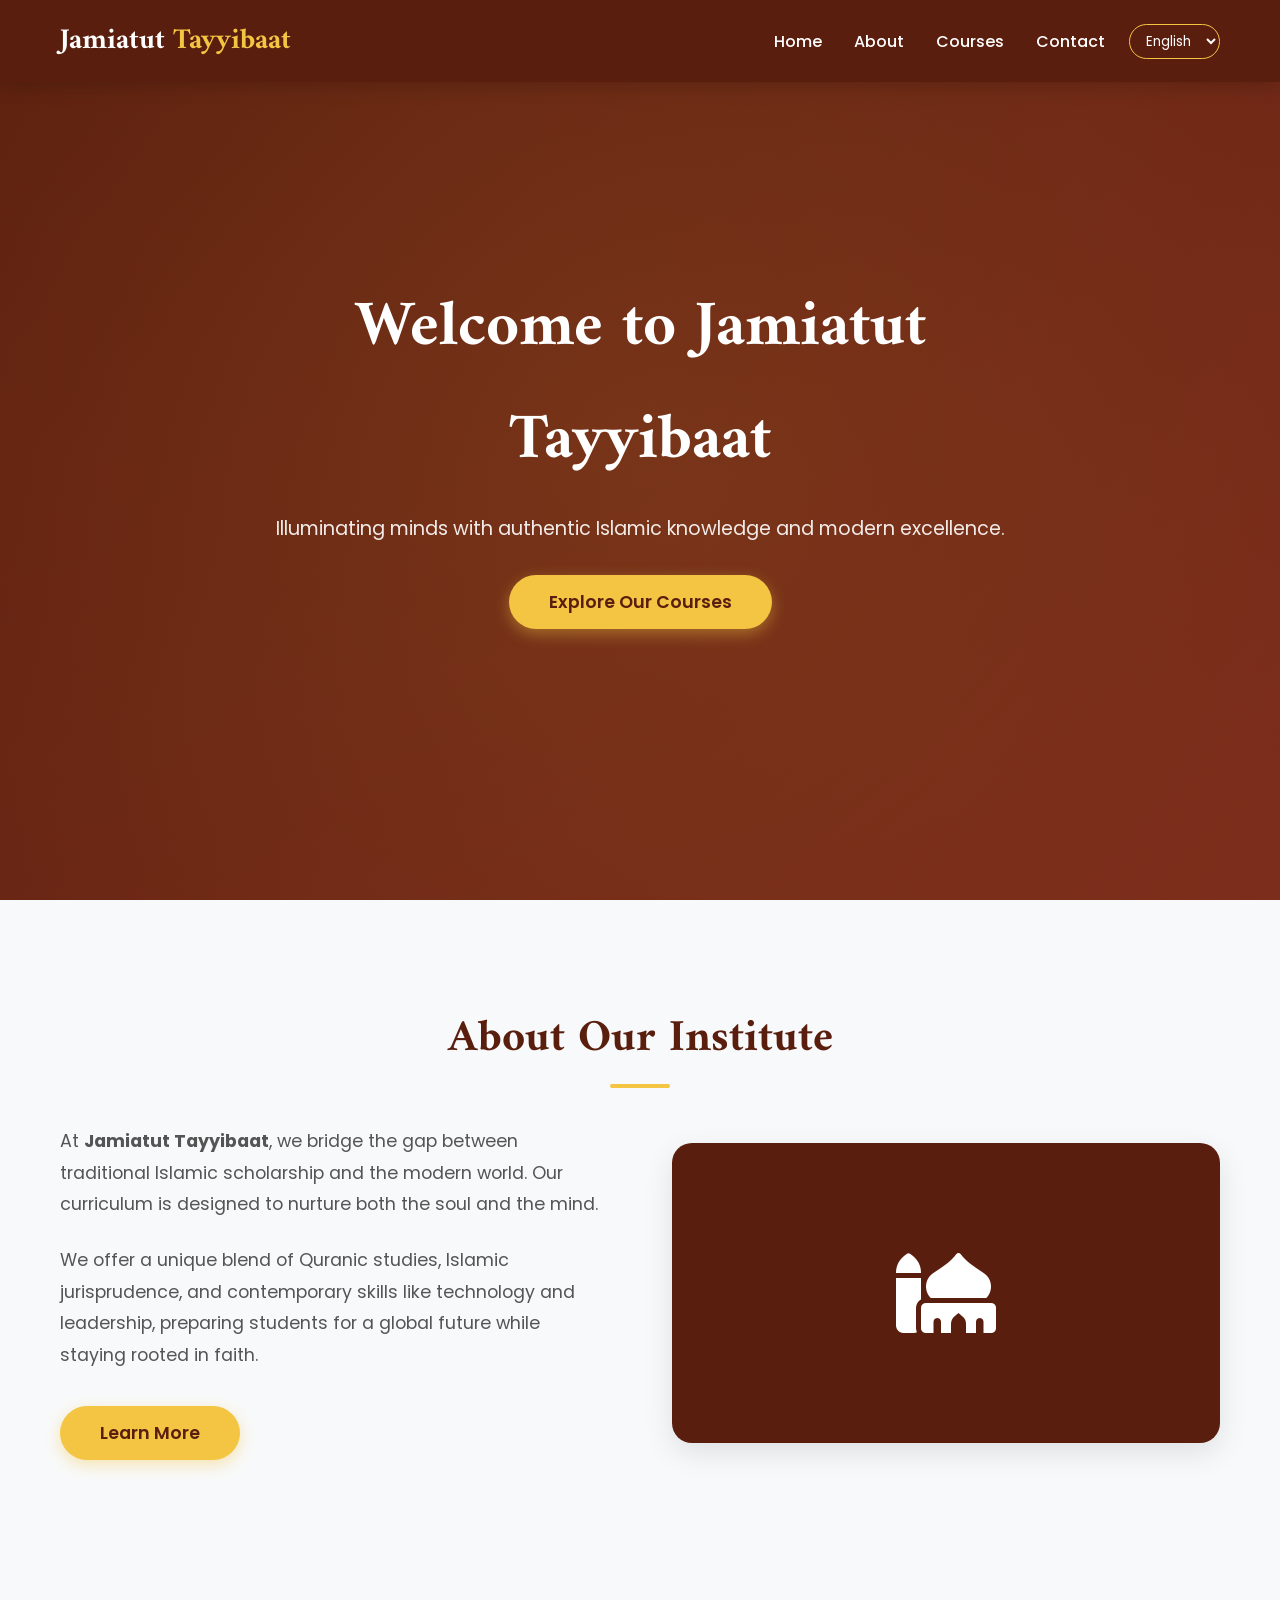
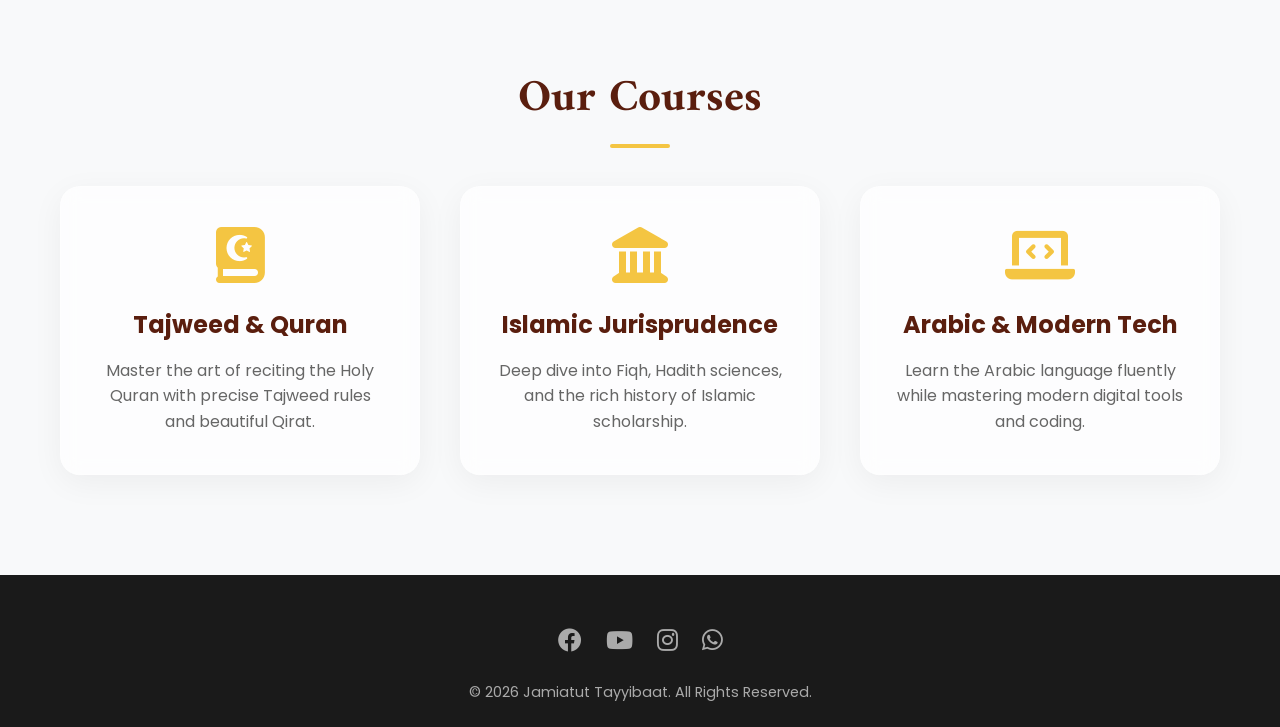
==== commit febc67e2: "Update index.html" ====
--- a/index.html
+++ b/index.html
@@ -7,6 +7,7 @@
     
     <!-- Google Search Console Verification -->
     <meta name="google-site-verification" content="wTSRzcmUaEB4nKCwbedh7kZqwv9QbnSV_bi9Fe1PPsM" />
+    <meta name="google" content="notranslate" />
     
     <!-- Google Fonts -->
     <link href="https://fonts.googleapis.com/css2?family=Poppins:wght@300;400;600;700&family=Amiri:wght@400;700&display=swap" rel="stylesheet">
@@ -27,16 +28,9 @@
             --shadow: 0 10px 30px rgba(0,0,0,0.1);
         }
 
-        * {
-            margin: 0;
-            padding: 0;
-            box-sizing: border-box;
-        }
-
-        html {
-            scroll-behavior: smooth;
-        }
-
+        * { margin: 0; padding: 0; box-sizing: border-box; }
+        html { scroll-behavior: smooth; }
+        
         body {
             font-family: 'Poppins', sans-serif;
             background-color: var(--light-bg);
@@ -44,340 +38,135 @@
             overflow-x: hidden;
         }
 
-        .container {
-            max-width: 1200px;
-            margin: 0 auto;
-            padding: 0 20px;
-        }
+        .container { max-width: 1200px; margin: 0 auto; padding: 0 20px; }
 
         /* ===== HEADER / NAVBAR ===== */
         header {
             background: var(--primary);
             padding: 1rem 0;
-            position: fixed;
-            width: 100%;
-            top: 0;
-            z-index: 1000;
+            position: fixed; width: 100%; top: 0; z-index: 1000;
             box-shadow: 0 2px 20px rgba(0,0,0,0.2);
             transition: 0.3s;
         }
-
-        header.scrolled {
-            background: rgba(90, 30, 14, 0.95);
-            backdrop-filter: blur(10px);
-        }
+        header.scrolled { background: rgba(90, 30, 14, 0.95); backdrop-filter: blur(10px); }
 
         .nav-container {
-            display: flex;
-            justify-content: space-between;
-            align-items: center;
+            display: flex; justify-content: space-between; align-items: center;
         }
 
         .logo {
-            font-family: 'Amiri', serif;
-            font-size: 1.8rem;
-            font-weight: 700;
-            color: var(--white);
-            text-decoration: none;
-        }
-
-        .logo span {
-            color: var(--gold);
-        }
+            font-family: 'Amiri', serif; font-size: 1.8rem;
+            font-weight: 700; color: var(--white); text-decoration: none;
+        }
+        .logo span { color: var(--gold); }
+
+        .nav-right { display: flex; align-items: center; gap: 1.5rem; }
 
         .nav-links {
-            list-style: none;
-            display: flex;
-            gap: 2rem;
-        }
-
+            list-style: none; display: flex; gap: 2rem;
+        }
         .nav-links a {
-            color: var(--white);
-            text-decoration: none;
-            font-weight: 500;
-            transition: 0.3s;
-            position: relative;
-        }
-
+            color: var(--white); text-decoration: none; font-weight: 500; transition: 0.3s; position: relative;
+        }
         .nav-links a::after {
-            content: '';
-            position: absolute;
-            width: 0;
-            height: 2px;
-            bottom: -5px;
-            left: 0;
-            background: var(--gold);
-            transition: 0.3s;
-        }
-
-        .nav-links a:hover::after {
-            width: 100%;
-        }
-
-        /* Mobile Menu Icon */
-        .hamburger {
-            display: none;
-            cursor: pointer;
-            color: var(--white);
-            font-size: 1.8rem;
-        }
+            content: ''; position: absolute; width: 0; height: 2px;
+            bottom: -5px; left: 0; background: var(--gold); transition: 0.3s;
+        }
+        .nav-links a:hover::after { width: 100%; }
+
+        /* Language Selector */
+        .lang-select {
+            padding: 6px 12px; border-radius: 20px; border: 1px solid var(--gold);
+            background: transparent; color: var(--white); font-family: inherit; cursor: pointer;
+            outline: none; transition: 0.3s;
+        }
+        .lang-select:hover { background: var(--gold); color: var(--primary); }
+        .lang-select option { color: var(--text-dark); }
+
+        /* Mobile Menu */
+        .hamburger { display: none; cursor: pointer; color: var(--white); font-size: 1.8rem; }
 
         /* ===== HERO SECTION ===== */
         .hero {
             height: 100vh;
             background: linear-gradient(135deg, var(--primary), var(--primary-light));
-            display: flex;
-            align-items: center;
-            justify-content: center;
-            text-align: center;
-            color: var(--white);
-            position: relative;
-            overflow: hidden;
-        }
-
-        /* Floating Islamic Patterns (Background Animation) */
+            display: flex; align-items: center; justify-content: center;
+            text-align: center; color: var(--white); position: relative; overflow: hidden;
+        }
         .hero::before {
-            content: '';
-            position: absolute;
-            top: -50%;
-            left: -50%;
-            width: 200%;
-            height: 200%;
+            content: ''; position: absolute; top: -50%; left: -50%; width: 200%; height: 200%;
             background: radial-gradient(circle, rgba(244, 197, 66, 0.1) 0%, transparent 60%);
-            animation: rotateBg 30s linear infinite;
-            z-index: 0;
-        }
-
-        @keyframes rotateBg {
-            0% { transform: rotate(0deg); }
-            100% { transform: rotate(360deg); }
-        }
-
-        .hero-content {
-            position: relative;
-            z-index: 1;
-            max-width: 800px;
-            padding: 0 20px;
-        }
-
-        .hero h1 {
-            font-family: 'Amiri', serif;
-            font-size: 4rem;
-            margin-bottom: 1rem;
-            animation: fadeInUp 1s ease-out;
-        }
-
-        .hero p {
-            font-size: 1.2rem;
-            margin-bottom: 2rem;
-            opacity: 0.9;
-            animation: fadeInUp 1.2s ease-out;
-        }
+            animation: rotateBg 30s linear infinite; z-index: 0;
+        }
+        @keyframes rotateBg { 0% { transform: rotate(0deg); } 100% { transform: rotate(360deg); } }
+
+        .hero-content { position: relative; z-index: 1; max-width: 800px; padding: 0 20px; }
+        .hero h1 { font-family: 'Amiri', serif; font-size: 4rem; margin-bottom: 1rem; animation: fadeInUp 1s ease-out; }
+        .hero p { font-size: 1.2rem; margin-bottom: 2rem; opacity: 0.9; animation: fadeInUp 1.2s ease-out; }
 
         .btn-primary {
-            display: inline-block;
-            background: var(--gold);
-            color: var(--primary);
-            padding: 14px 40px;
-            border-radius: 50px;
-            text-decoration: none;
-            font-weight: 600;
-            font-size: 1.1rem;
-            transition: all 0.3s ease;
-            box-shadow: 0 5px 15px rgba(244, 197, 66, 0.4);
+            display: inline-block; background: var(--gold); color: var(--primary);
+            padding: 14px 40px; border-radius: 50px; text-decoration: none; font-weight: 600;
+            font-size: 1.1rem; transition: all 0.3s ease; box-shadow: 0 5px 15px rgba(244, 197, 66, 0.4);
             animation: fadeInUp 1.4s ease-out;
         }
-
-        .btn-primary:hover {
-            transform: translateY(-3px) scale(1.02);
-            box-shadow: 0 8px 25px rgba(244, 197, 66, 0.6);
-            background: var(--gold-dark);
-        }
-
-        /* ===== ABOUT SECTION ===== */
-        .section {
-            padding: 100px 0;
-        }
-
+        .btn-primary:hover { transform: translateY(-3px) scale(1.02); box-shadow: 0 8px 25px rgba(244, 197, 66, 0.6); background: var(--gold-dark); }
+
+        /* ===== SECTIONS ===== */
+        .section { padding: 100px 0; }
         .section-title {
-            font-family: 'Amiri', serif;
-            font-size: 2.8rem;
-            color: var(--primary);
-            text-align: center;
-            margin-bottom: 3rem;
-            position: relative;
-        }
-
+            font-family: 'Amiri', serif; font-size: 2.8rem;
+            color: var(--primary); text-align: center; margin-bottom: 3rem; position: relative;
+        }
         .section-title::after {
-            content: '';
-            position: absolute;
-            width: 60px;
-            height: 4px;
-            background: var(--gold);
-            bottom: -10px;
-            left: 50%;
-            transform: translateX(-50%);
-            border-radius: 2px;
-        }
-
-        .about-content {
-            display: grid;
-            grid-template-columns: 1fr 1fr;
-            gap: 4rem;
-            align-items: center;
-        }
-
-        .about-text p {
-            font-size: 1.1rem;
-            line-height: 1.8;
-            color: #555;
-            margin-bottom: 1.5rem;
-        }
-
+            content: ''; position: absolute; width: 60px; height: 4px;
+            background: var(--gold); bottom: -10px; left: 50%; transform: translateX(-50%); border-radius: 2px;
+        }
+
+        .about-content { display: grid; grid-template-columns: 1fr 1fr; gap: 4rem; align-items: center; }
+        .about-text p { font-size: 1.1rem; line-height: 1.8; color: #555; margin-bottom: 1.5rem; }
         .about-image {
-            background: var(--primary);
-            border-radius: 20px;
-            height: 300px;
-            display: flex;
-            align-items: center;
-            justify-content: center;
-            color: var(--white);
-            font-size: 5rem;
-            box-shadow: var(--shadow);
-        }
-
-        /* ===== COURSES SECTION (Glassmorphism) ===== */
-        #courses {
-            background: var(--light-bg);
-        }
-
-        .courses-grid {
-            display: grid;
-            grid-template-columns: repeat(auto-fit, minmax(280px, 1fr));
-            gap: 2.5rem;
-        }
-
+            background: var(--primary); border-radius: 20px; height: 300px;
+            display: flex; align-items: center; justify-content: center;
+            color: var(--white); font-size: 5rem; box-shadow: var(--shadow);
+        }
+
+        #courses { background: var(--light-bg); }
+        .courses-grid { display: grid; grid-template-columns: repeat(auto-fit, minmax(280px, 1fr)); gap: 2.5rem; }
+        
         .course-card {
-            background: rgba(255, 255, 255, 0.7);
-            backdrop-filter: blur(10px);
-            padding: 2.5rem 2rem;
-            border-radius: 20px;
-            text-align: center;
-            box-shadow: 0 8px 32px rgba(0,0,0,0.05);
-            border: 1px solid rgba(255, 255, 255, 0.18);
-            transition: all 0.4s cubic-bezier(0.175, 0.885, 0.32, 1.275);
-        }
-
-        .course-card:hover {
-            transform: translateY(-15px);
-            background: rgba(255, 255, 255, 0.95);
-            box-shadow: 0 15px 40px rgba(0,0,0,0.12);
-            border-color: var(--gold);
-        }
-
-        .course-card i {
-            font-size: 3.5rem;
-            color: var(--gold);
-            margin-bottom: 1.5rem;
-        }
-
-        .course-card h3 {
-            font-size: 1.5rem;
-            color: var(--primary);
-            margin-bottom: 1rem;
-        }
-
-        .course-card p {
-            color: #666;
-            line-height: 1.6;
-        }
+            background: rgba(255, 255, 255, 0.7); backdrop-filter: blur(10px); padding: 2.5rem 2rem;
+            border-radius: 20px; text-align: center; box-shadow: 0 8px 32px rgba(0,0,0,0.05);
+            border: 1px solid rgba(255, 255, 255, 0.18); transition: all 0.4s cubic-bezier(0.175, 0.885, 0.32, 1.275);
+        }
+        .course-card:hover { transform: translateY(-15px); background: rgba(255, 255, 255, 0.95); box-shadow: 0 15px 40px rgba(0,0,0,0.12); border-color: var(--gold); }
+        .course-card i { font-size: 3.5rem; color: var(--gold); margin-bottom: 1.5rem; }
+        .course-card h3 { font-size: 1.5rem; color: var(--primary); margin-bottom: 1rem; }
+        .course-card p { color: #666; line-height: 1.6; }
 
         /* ===== FOOTER ===== */
-        footer {
-            background: #1a1a1a;
-            color: #aaa;
-            padding: 3rem 0 1.5rem;
-            text-align: center;
-        }
-
-        footer .socials {
-            margin-bottom: 1.5rem;
-        }
-
-        footer .socials a {
-            color: #aaa;
-            font-size: 1.5rem;
-            margin: 0 10px;
-            transition: 0.3s;
-        }
-
-        footer .socials a:hover {
-            color: var(--gold);
-            transform: translateY(-3px);
-        }
-
-        footer p {
-            font-size: 0.9rem;
-        }
+        footer { background: #1a1a1a; color: #aaa; padding: 3rem 0 1.5rem; text-align: center; }
+        footer .socials { margin-bottom: 1.5rem; }
+        footer .socials a { color: #aaa; font-size: 1.5rem; margin: 0 10px; transition: 0.3s; }
+        footer .socials a:hover { color: var(--gold); transform: translateY(-3px); }
+        footer p { font-size: 0.9rem; }
 
         /* ===== ANIMATIONS ===== */
-        @keyframes fadeInUp {
-            from {
-                opacity: 0;
-                transform: translateY(30px);
-            }
-            to {
-                opacity: 1;
-                transform: translateY(0);
-            }
-        }
-
-        /* ===== RESPONSIVE (Mobile Friendly) ===== */
+        @keyframes fadeInUp { from { opacity: 0; transform: translateY(30px); } to { opacity: 1; transform: translateY(0); } }
+
+        /* ===== RESPONSIVE ===== */
         @media (max-width: 768px) {
-            .nav-links {
-                display: none;
-                flex-direction: column;
-                background: var(--primary);
-                position: absolute;
-                top: 100%;
-                left: 0;
-                width: 100%;
-                padding: 1rem 0;
-                text-align: center;
-                box-shadow: 0 5px 10px rgba(0,0,0,0.2);
-            }
-
-            .nav-links.active {
-                display: flex;
-            }
-
-            .hamburger {
-                display: block;
-            }
-
-            .hero h1 {
-                font-size: 2.5rem;
-            }
-
-            .hero p {
-                font-size: 1rem;
-            }
-
-            .about-content {
-                grid-template-columns: 1fr;
-                gap: 2rem;
-            }
-
-            .about-image {
-                height: 200px;
-                font-size: 3rem;
-            }
-
-            .section-title {
-                font-size: 2rem;
-            }
-        }
-        /* ========== CSS END ========== */
+            .nav-links { display: none; flex-direction: column; background: var(--primary); position: absolute; top: 100%; left: 0; width: 100%; padding: 1rem 0; text-align: center; box-shadow: 0 5px 10px rgba(0,0,0,0.2); }
+            .nav-links.active { display: flex; }
+            .hamburger { display: block; }
+            .hero h1 { font-size: 2.5rem; }
+            .hero p { font-size: 1rem; }
+            .about-content { grid-template-columns: 1fr; gap: 2rem; }
+            .about-image { height: 200px; font-size: 3rem; }
+            .section-title { font-size: 2rem; }
+            .nav-right { gap: 0.8rem; }
+            .lang-select { font-size: 0.8rem; padding: 4px 8px; }
+        }
     </style>
 </head>
 <body>
@@ -386,36 +175,47 @@
     <header id="navbar">
         <div class="container nav-container">
             <a href="#" class="logo">Jamiatut <span>Tayyibaat</span></a>
-            <div class="hamburger" id="hamburger">
-                <i class="fas fa-bars"></i>
+            
+            <div class="nav-right">
+                <ul class="nav-links" id="nav-links">
+                    <li><a href="#home" data-translate="nav_home">Home</a></li>
+                    <li><a href="#about" data-translate="nav_about">About</a></li>
+                    <li><a href="#courses" data-translate="nav_courses">Courses</a></li>
+                    <li><a href="#contact" data-translate="nav_contact">Contact</a></li>
+                </ul>
+                
+                <!-- 3 Language Dropdown (No Hindi) -->
+                <select id="languageSelect" class="lang-select">
+                    <option value="en">English</option>
+                    <option value="ar">العربية</option>
+                    <option value="ur">اردو</option>
+                </select>
+
+                <div class="hamburger" id="hamburger">
+                    <i class="fas fa-bars"></i>
+                </div>
             </div>
-            <ul class="nav-links" id="nav-links">
-                <li><a href="#home">Home</a></li>
-                <li><a href="#about">About</a></li>
-                <li><a href="#courses">Courses</a></li>
-                <li><a href="#contact">Contact</a></li>
-            </ul>
         </div>
     </header>
 
     <!-- Hero Section -->
     <section id="home" class="hero">
         <div class="hero-content">
-            <h1>Welcome to Jamiatut Tayyibaat</h1>
-            <p>Illuminating minds with authentic Islamic knowledge and modern excellence.</p>
-            <a href="#courses" class="btn-primary">Explore Our Courses</a>
+            <h1 data-translate="hero_title">Welcome to Jamiatut Tayyibaat</h1>
+            <p data-translate="hero_desc">Illuminating minds with authentic Islamic knowledge and modern excellence.</p>
+            <a href="#courses" class="btn-primary" data-translate="hero_btn">Explore Our Courses</a>
         </div>
     </section>
 
     <!-- About Section -->
     <section id="about" class="section">
         <div class="container">
-            <h2 class="section-title">About Our Institute</h2>
+            <h2 class="section-title" data-translate="about_title">About Our Institute</h2>
             <div class="about-content">
                 <div class="about-text">
-                    <p>At <strong>Jamiatut Tayyibaat</strong>, we bridge the gap between traditional Islamic scholarship and the modern world. Our curriculum is designed to nurture both the soul and the mind.</p>
-                    <p>We offer a unique blend of Quranic studies, Islamic jurisprudence, and contemporary skills like technology and leadership, preparing students for a global future while staying rooted in faith.</p>
-                    <a href="#courses" class="btn-primary" style="margin-top: 10px;">Learn More</a>
+                    <p data-translate="about_p1">At <strong>Jamiatut Tayyibaat</strong>, we bridge the gap between traditional Islamic scholarship and the modern world. Our curriculum is designed to nurture both the soul and the mind.</p>
+                    <p data-translate="about_p2">We offer a unique blend of Quranic studies, Islamic jurisprudence, and contemporary skills like technology and leadership, preparing students for a global future while staying rooted in faith.</p>
+                    <a href="#courses" class="btn-primary" style="margin-top: 10px;" data-translate="about_btn">Learn More</a>
                 </div>
                 <div class="about-image">
                     <i class="fas fa-mosque"></i>
@@ -427,22 +227,22 @@
     <!-- Courses Section -->
     <section id="courses" class="section">
         <div class="container">
-            <h2 class="section-title">Our Courses</h2>
+            <h2 class="section-title" data-translate="courses_title">Our Courses</h2>
             <div class="courses-grid">
                 <div class="course-card">
                     <i class="fas fa-quran"></i>
-                    <h3>Tajweed & Quran</h3>
-                    <p>Master the art of reciting the Holy Quran with precise Tajweed rules and beautiful Qirat.</p>
+                    <h3 data-translate="course1_title">Tajweed & Quran</h3>
+                    <p data-translate="course1_desc">Master the art of reciting the Holy Quran with precise Tajweed rules and beautiful Qirat.</p>
                 </div>
                 <div class="course-card">
                     <i class="fas fa-landmark"></i>
-                    <h3>Islamic Jurisprudence</h3>
-                    <p>Deep dive into Fiqh, Hadith sciences, and the rich history of Islamic scholarship.</p>
+                    <h3 data-translate="course2_title">Islamic Jurisprudence</h3>
+                    <p data-translate="course2_desc">Deep dive into Fiqh, Hadith sciences, and the rich history of Islamic scholarship.</p>
                 </div>
                 <div class="course-card">
                     <i class="fas fa-laptop-code"></i>
-                    <h3>Arabic & Modern Tech</h3>
-                    <p>Learn the Arabic language fluently while mastering modern digital tools and coding.</p>
+                    <h3 data-translate="course3_title">Arabic & Modern Tech</h3>
+                    <p data-translate="course3_desc">Learn the Arabic language fluently while mastering modern digital tools and coding.</p>
                 </div>
             </div>
         </div>
@@ -457,29 +257,82 @@
                 <a href="#"><i class="fab fa-instagram"></i></a>
                 <a href="#"><i class="fab fa-whatsapp"></i></a>
             </div>
-            <p>&copy; 2026 Jamiatut Tayyibaat. All Rights Reserved. | <a href="#" style="color:var(--gold); text-decoration:none;">Privacy Policy</a></p>
+            <p data-translate="footer_text">&copy; 2026 Jamiatut Tayyibaat. All Rights Reserved.</p>
         </div>
     </footer>
 
+    <!-- Language Translations Dictionary -->
     <script>
-        // ========== JAVASCRIPT START ==========
-        
-        // 1. Mobile Hamburger Menu Toggle
+        const translations = {
+            en: {
+                nav_home: "Home", nav_about: "About", nav_courses: "Courses", nav_contact: "Contact",
+                hero_title: "Welcome to Jamiatut Tayyibaat", hero_desc: "Illuminating minds with authentic Islamic knowledge and modern excellence.", hero_btn: "Explore Our Courses",
+                about_title: "About Our Institute", about_p1: "At <strong>Jamiatut Tayyibaat</strong>, we bridge the gap between traditional Islamic scholarship and the modern world. Our curriculum is designed to nurture both the soul and the mind.", about_p2: "We offer a unique blend of Quranic studies, Islamic jurisprudence, and contemporary skills like technology and leadership, preparing students for a global future while staying rooted in faith.", about_btn: "Learn More",
+                courses_title: "Our Courses", course1_title: "Tajweed & Quran", course1_desc: "Master the art of reciting the Holy Quran with precise Tajweed rules and beautiful Qirat.", course2_title: "Islamic Jurisprudence", course2_desc: "Deep dive into Fiqh, Hadith sciences, and the rich history of Islamic scholarship.", course3_title: "Arabic & Modern Tech", course3_desc: "Learn the Arabic language fluently while mastering modern digital tools and coding.",
+                footer_text: "&copy; 2026 Jamiatut Tayyibaat. All Rights Reserved."
+            },
+            ar: {
+                nav_home: "الرئيسية", nav_about: "عن المعهد", nav_courses: "الدورات", nav_contact: "اتصل بنا",
+                hero_title: "مرحبًا بكم في جامعة الطيبات", hero_desc: "تنوير العقول بالمعرفة الإسلامية الأصيلة والتميز الحديث.", hero_btn: "استكشف دوراتنا",
+                about_title: "عن معهدنا", about_p1: "في <strong>جامعة الطيبات</strong>، نسد الفجوة بين المنح الدراسية الإسلامية التقليدية والعالم الحديث. تم تصميم منهجنا لتنمية الروح والعقل معًا.", about_p2: "نقدم مزيجًا فريدًا من الدراسات القرآنية والفقه الإسلامي والمهارات المعاصرة مثل التكنولوجيا والقيادة، لإعداد الطلاب لمستقبل عالمي مع الحفاظ على جذورهم الإيمانية.", about_btn: "اعرف المزيد",
+                courses_title: "دوراتنا", course1_title: "التجويد والقرآن", course1_desc: "إتقن فن تلاوة القرآن الكريم بأحكام التجويد الدقيقة والقراءات الجميلة.", course2_title: "الفقه الإسلامي", course2_desc: "تعمق في الفقه وعلوم الحديث والتاريخ الغني للدراسات الإسلامية.", course3_title: "اللغة العربية والتقنية الحديثة", course3_desc: "تعلم اللغة العربية بطلاقة مع إتقان الأدوات الرقمية الحديثة والبرمجة.",
+                footer_text: "&copy; 2026 جامعة الطيبات. جميع الحقوق محفوظة."
+            },
+            ur: {
+                nav_home: "صفحہ اول", nav_about: "ہمارے بارے میں", nav_courses: "کورسز", nav_contact: "رابطہ کریں",
+                hero_title: "جامعۃ الطیبات میں خوش آمدید", hero_desc: "مستند اسلامی علم اور جدید مہارت کے ساتھ ذہنوں کو روشن کرنا۔", hero_btn: "ہمارے کورسز دیکھیں",
+                about_title: "ہمارے ادارے کے بارے میں", about_p1: "<strong>جامعۃ الطیبات</strong> میں، ہم روایتی اسلامی تعلیم اور جدید دنیا کے درمیان فرق کو پاٹتے ہیں۔ ہمارا نصاب روح اور دماغ دونوں کی پرورش کے لیے ڈیزائن کیا گیا ہے۔", about_p2: "ہم قرآنی علوم، اسلامی فقہ، اور ٹیکنالوجی اور قیادت جیسی جدید مہارتوں کا انوکھا امتزاج پیش کرتے ہیں، جو طلباء کو ایمان میں جڑے رہتے ہوئے عالمی مستقبل کے لیے تیار کرتا ہے۔", about_btn: "مزید جانیں",
+                courses_title: "ہمارے کورسز", course1_title: "تجوید و قرآن", course1_desc: "قرآن مجید کو درست تجوید کے قواعد اور خوبصورت قرات کے ساتھ پڑھنے کے فن میں مہارت حاصل کریں۔", course2_title: "اسلامی فقہ", course2_desc: "فقہ، حدیث کے علوم، اور اسلامی تعلیمات کی بھرپور تاریخ میں گہرائی سے جانیں۔", course3_title: "عربی اور جدید ٹیکنالوجی", course3_desc: "جدید ڈیجیٹل ٹولز اور کوڈنگ میں مہارت حاصل کرتے ہوئے عربی زبان روانی سے سیکھیں۔",
+                footer_text: "&copy; 2026 جامعۃ الطیبات۔ جملہ حقوق محفوظ ہیں۔"
+            }
+        };
+
+        // ===== LANGUAGE SWITCHER JAVASCRIPT (100% Bug-Free) =====
+        document.addEventListener('DOMContentLoaded', function() {
+            const langSelect = document.getElementById('languageSelect');
+            
+            function changeLanguage(lang) {
+                // Update all elements with data-translate attribute
+                document.querySelectorAll('[data-translate]').forEach(el => {
+                    const key = el.getAttribute('data-translate');
+                    if (translations[lang] && translations[lang][key]) {
+                        // Check if the element contains HTML (like <strong> tags)
+                        el.innerHTML = translations[lang][key];
+                    }
+                });
+            }
+
+            // Listen for dropdown change
+            langSelect.addEventListener('change', function() {
+                changeLanguage(this.value);
+            });
+
+            // Load saved language from browser storage (optional)
+            const savedLang = localStorage.getItem('preferredLang');
+            if (savedLang && translations[savedLang]) {
+                langSelect.value = savedLang;
+                changeLanguage(savedLang);
+            }
+
+            // Save language preference when changed
+            langSelect.addEventListener('change', function() {
+                localStorage.setItem('preferredLang', this.value);
+            });
+        });
+
+        // ===== MOBILE MENU SCRIPT =====
         const hamburger = document.getElementById('hamburger');
         const navLinks = document.getElementById('nav-links');
-
         hamburger.addEventListener('click', () => {
             navLinks.classList.toggle('active');
         });
-
-        // Close menu when a link is clicked (for mobile)
         document.querySelectorAll('.nav-links a').forEach(link => {
             link.addEventListener('click', () => {
                 navLinks.classList.remove('active');
             });
         });
 
-        // 2. Navbar Background change on scroll
+        // ===== SCROLL EFFECT =====
         const navbar = document.getElementById('navbar');
         window.addEventListener('scroll', () => {
             if (window.scrollY > 50) {
@@ -488,9 +341,6 @@
                 navbar.classList.remove('scrolled');
             }
         });
-
-        // ========== JAVASCRIPT END ==========
     </script>
-
 </body>
 </html>
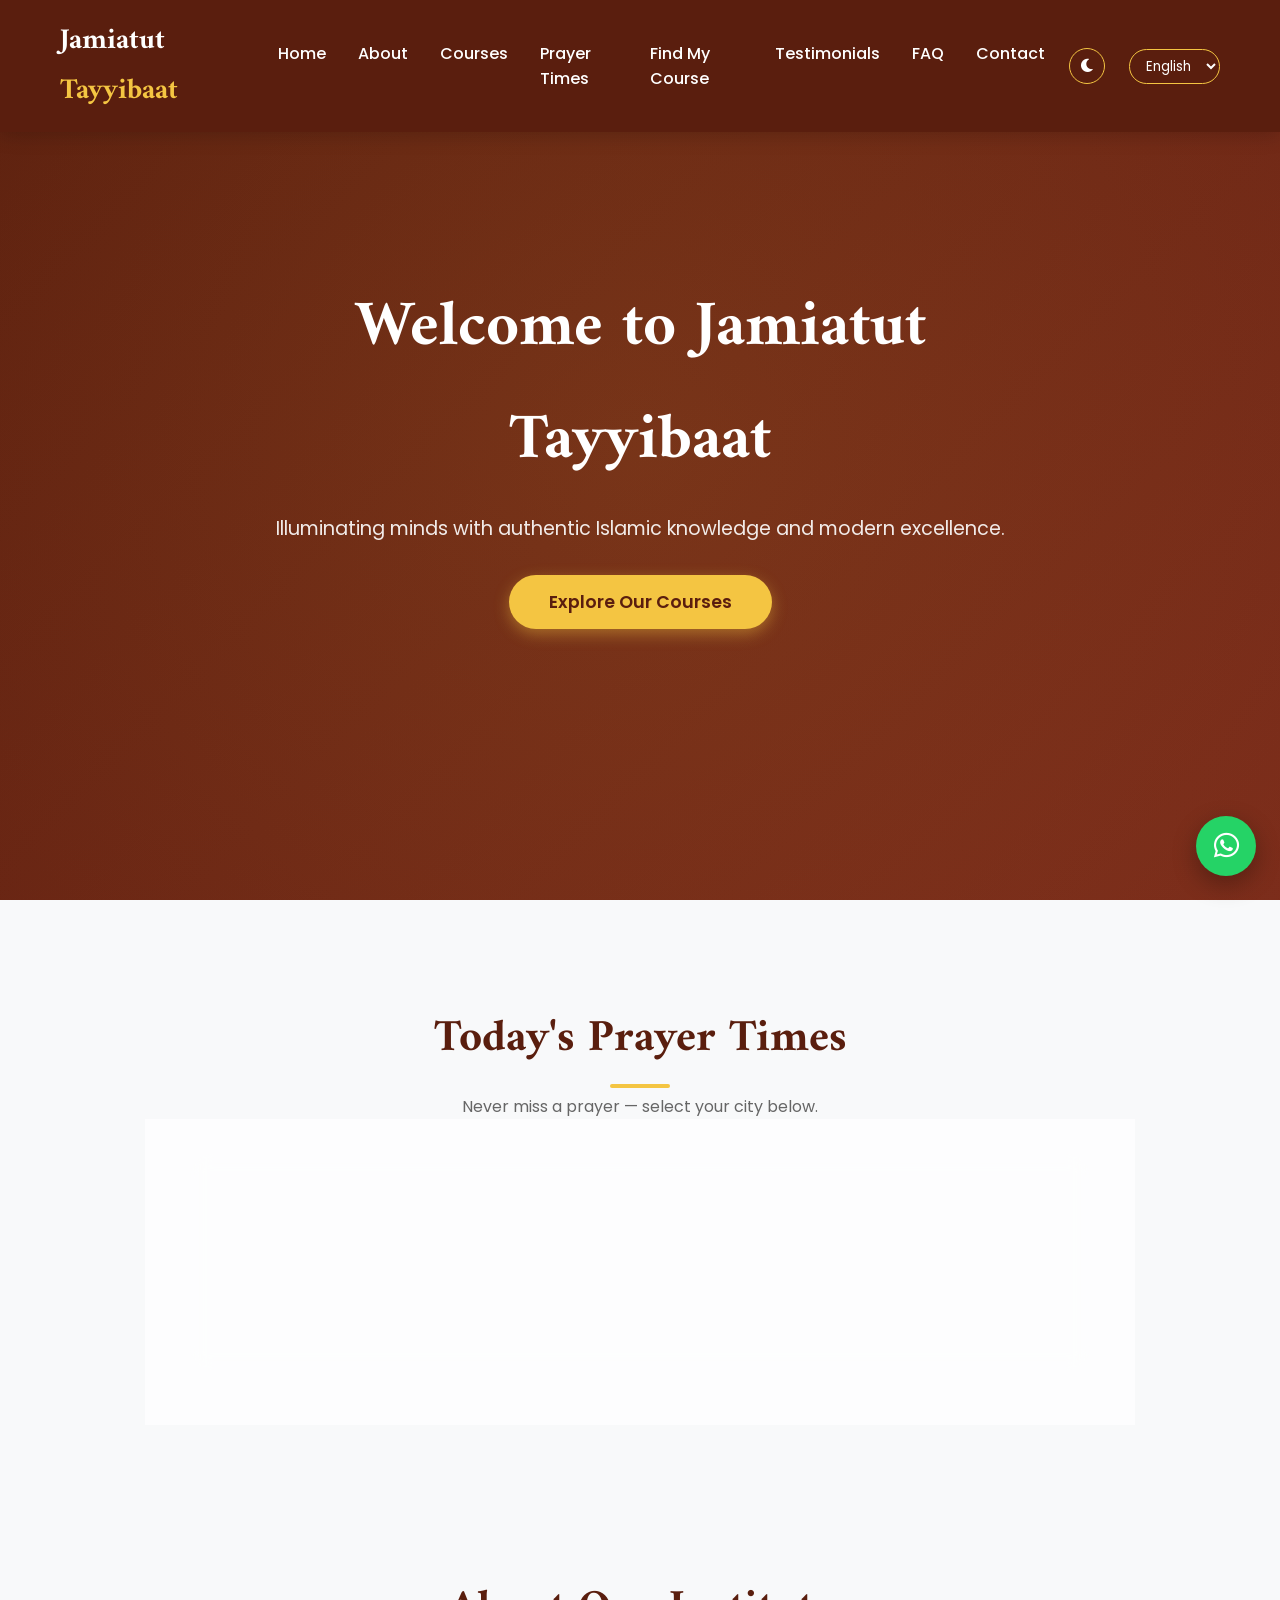
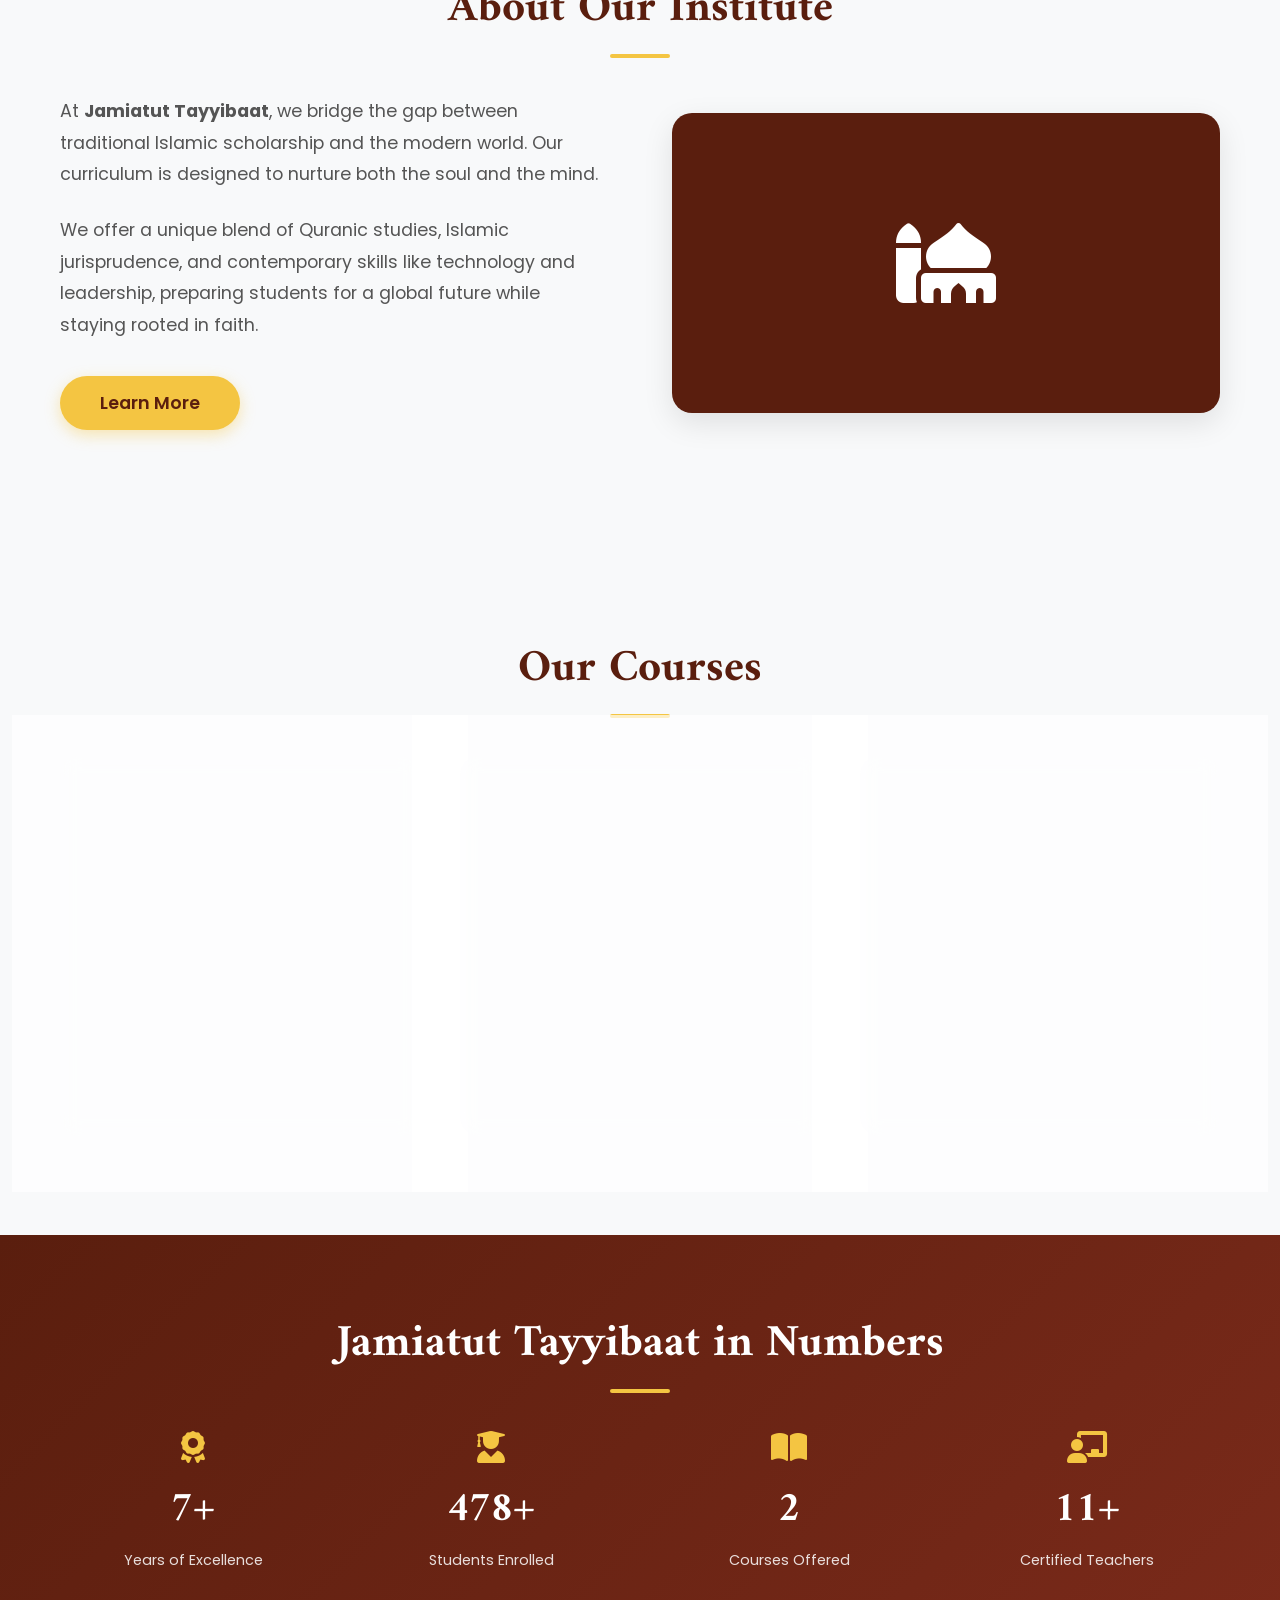
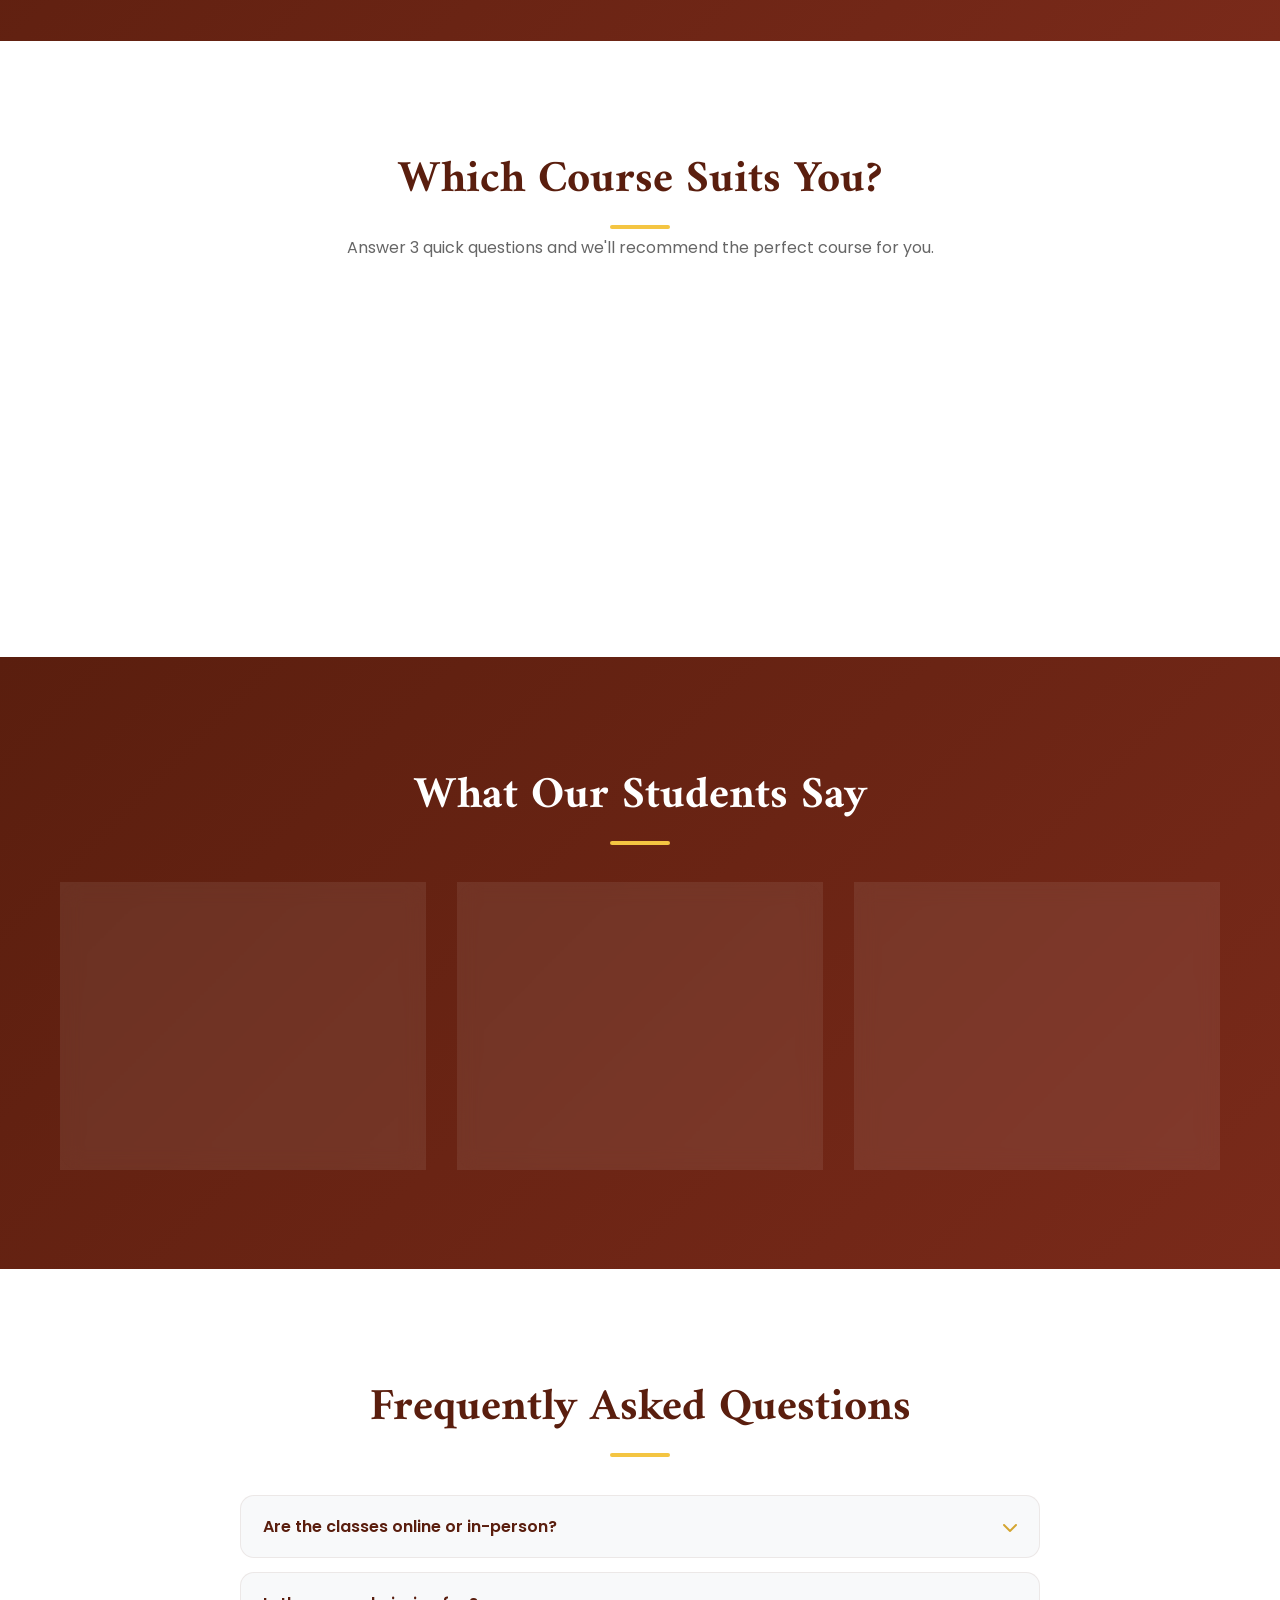
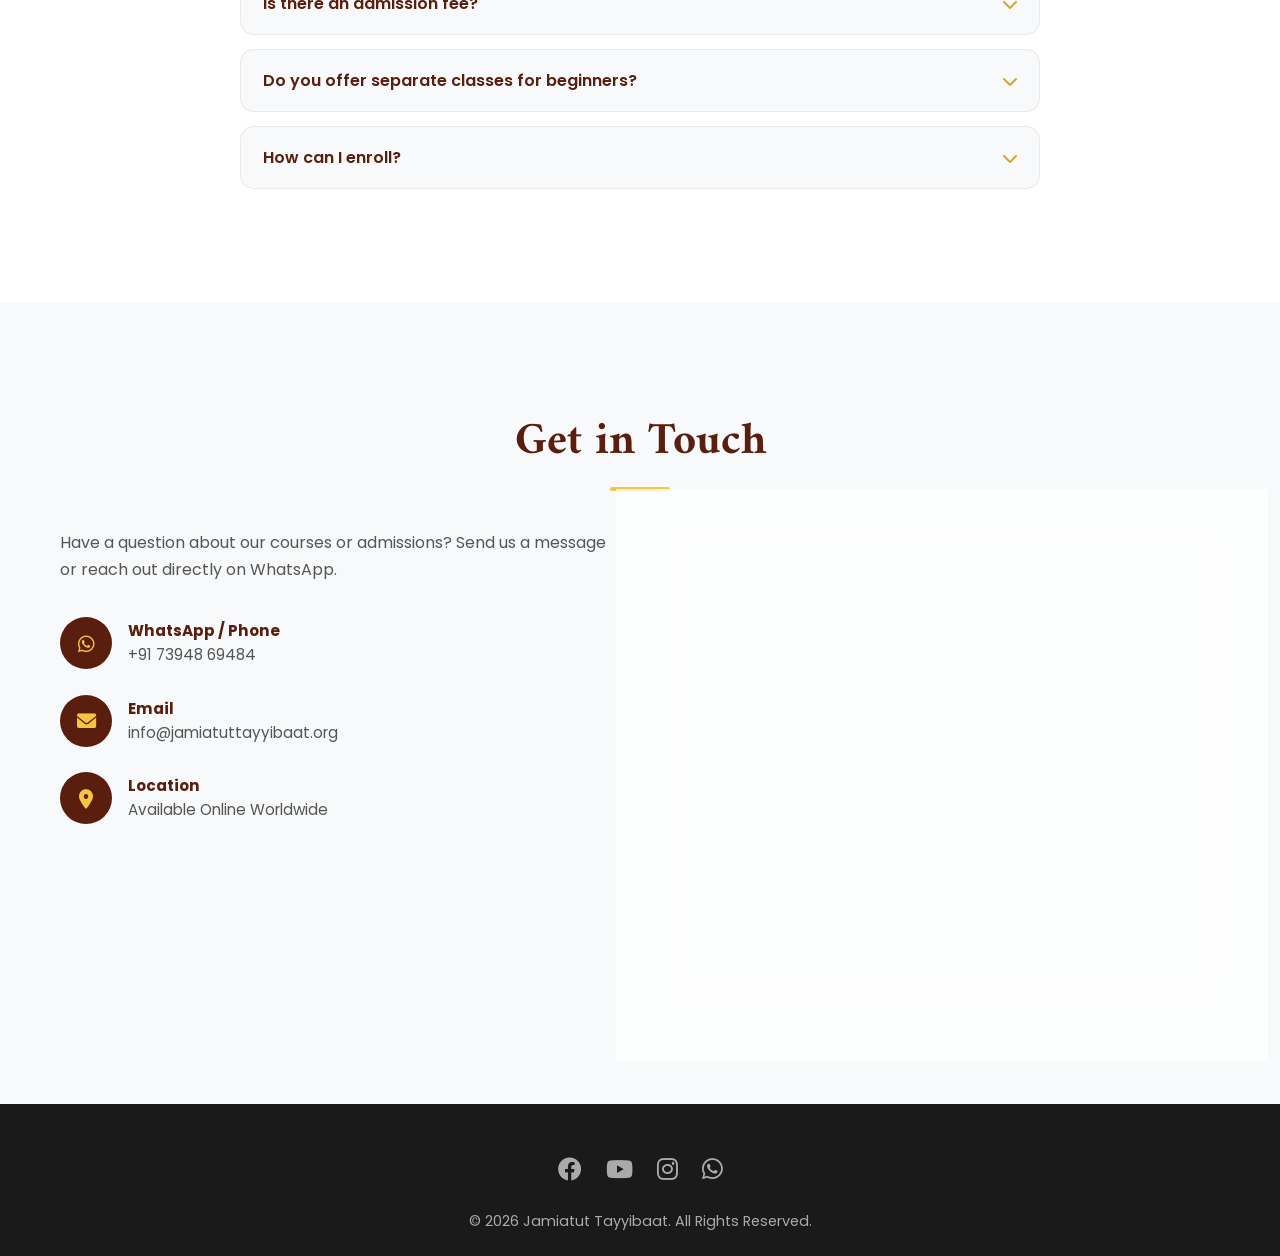
==== commit e01b2e6c: "Add files via upload" ====
--- a/index.html
+++ b/index.html
@@ -4,170 +4,38 @@
     <meta charset="UTF-8">
     <meta name="viewport" content="width=device-width, initial-scale=1.0">
     <title>Jamiatut Tayyibaat - Premium Islamic Institute</title>
-    
+
+    <!-- PWA -->
+    <link rel="manifest" href="manifest.json">
+    <meta name="theme-color" content="#5a1e0e">
+    <link rel="icon" href="icon-192.png" type="image/png">
+    <link rel="apple-touch-icon" href="apple-touch-icon.png">
+    <meta name="apple-mobile-web-app-capable" content="yes">
+    <meta name="apple-mobile-web-app-status-bar-style" content="black-translucent">
+    <meta name="apple-mobile-web-app-title" content="Jamiatut Tayyibaat">
+    <meta name="mobile-web-app-capable" content="yes">
+
+    <!-- SEO -->
+    <meta name="description" content="Jamiatut Tayyibaat — a premium Islamic institute offering Tajweed & Quran, Islamic Jurisprudence, and Arabic & Modern Tech courses, blending authentic Islamic knowledge with modern excellence.">
+    <meta name="keywords" content="Jamiatut Tayyibaat, Islamic institute, Tajweed, Quran classes, Islamic Jurisprudence, Fiqh, learn Arabic online, جامعۃ الطیبات">
+
     <!-- Google Search Console Verification -->
     <meta name="google-site-verification" content="wTSRzcmUaEB4nKCwbedh7kZqwv9QbnSV_bi9Fe1PPsM" />
     <meta name="google" content="notranslate" />
-    
+
+    <!-- Open Graph -->
+    <meta property="og:title" content="Jamiatut Tayyibaat - Premium Islamic Institute">
+    <meta property="og:description" content="Illuminating minds with authentic Islamic knowledge and modern excellence.">
+    <meta property="og:type" content="website">
+
     <!-- Google Fonts -->
     <link href="https://fonts.googleapis.com/css2?family=Poppins:wght@300;400;600;700&family=Amiri:wght@400;700&display=swap" rel="stylesheet">
-    
+
     <!-- FontAwesome Icons -->
     <link rel="stylesheet" href="https://cdnjs.cloudflare.com/ajax/libs/font-awesome/6.0.0/css/all.min.css">
 
-    <style>
-        /* ========== CSS START ========== */
-        :root {
-            --primary: #5a1e0e;
-            --primary-light: #7a2a1a;
-            --gold: #f4c542;
-            --gold-dark: #d4a530;
-            --white: #ffffff;
-            --light-bg: #f8f9fa;
-            --text-dark: #333333;
-            --shadow: 0 10px 30px rgba(0,0,0,0.1);
-        }
-
-        * { margin: 0; padding: 0; box-sizing: border-box; }
-        html { scroll-behavior: smooth; }
-        
-        body {
-            font-family: 'Poppins', sans-serif;
-            background-color: var(--light-bg);
-            color: var(--text-dark);
-            overflow-x: hidden;
-        }
-
-        .container { max-width: 1200px; margin: 0 auto; padding: 0 20px; }
-
-        /* ===== HEADER / NAVBAR ===== */
-        header {
-            background: var(--primary);
-            padding: 1rem 0;
-            position: fixed; width: 100%; top: 0; z-index: 1000;
-            box-shadow: 0 2px 20px rgba(0,0,0,0.2);
-            transition: 0.3s;
-        }
-        header.scrolled { background: rgba(90, 30, 14, 0.95); backdrop-filter: blur(10px); }
-
-        .nav-container {
-            display: flex; justify-content: space-between; align-items: center;
-        }
-
-        .logo {
-            font-family: 'Amiri', serif; font-size: 1.8rem;
-            font-weight: 700; color: var(--white); text-decoration: none;
-        }
-        .logo span { color: var(--gold); }
-
-        .nav-right { display: flex; align-items: center; gap: 1.5rem; }
-
-        .nav-links {
-            list-style: none; display: flex; gap: 2rem;
-        }
-        .nav-links a {
-            color: var(--white); text-decoration: none; font-weight: 500; transition: 0.3s; position: relative;
-        }
-        .nav-links a::after {
-            content: ''; position: absolute; width: 0; height: 2px;
-            bottom: -5px; left: 0; background: var(--gold); transition: 0.3s;
-        }
-        .nav-links a:hover::after { width: 100%; }
-
-        /* Language Selector */
-        .lang-select {
-            padding: 6px 12px; border-radius: 20px; border: 1px solid var(--gold);
-            background: transparent; color: var(--white); font-family: inherit; cursor: pointer;
-            outline: none; transition: 0.3s;
-        }
-        .lang-select:hover { background: var(--gold); color: var(--primary); }
-        .lang-select option { color: var(--text-dark); }
-
-        /* Mobile Menu */
-        .hamburger { display: none; cursor: pointer; color: var(--white); font-size: 1.8rem; }
-
-        /* ===== HERO SECTION ===== */
-        .hero {
-            height: 100vh;
-            background: linear-gradient(135deg, var(--primary), var(--primary-light));
-            display: flex; align-items: center; justify-content: center;
-            text-align: center; color: var(--white); position: relative; overflow: hidden;
-        }
-        .hero::before {
-            content: ''; position: absolute; top: -50%; left: -50%; width: 200%; height: 200%;
-            background: radial-gradient(circle, rgba(244, 197, 66, 0.1) 0%, transparent 60%);
-            animation: rotateBg 30s linear infinite; z-index: 0;
-        }
-        @keyframes rotateBg { 0% { transform: rotate(0deg); } 100% { transform: rotate(360deg); } }
-
-        .hero-content { position: relative; z-index: 1; max-width: 800px; padding: 0 20px; }
-        .hero h1 { font-family: 'Amiri', serif; font-size: 4rem; margin-bottom: 1rem; animation: fadeInUp 1s ease-out; }
-        .hero p { font-size: 1.2rem; margin-bottom: 2rem; opacity: 0.9; animation: fadeInUp 1.2s ease-out; }
-
-        .btn-primary {
-            display: inline-block; background: var(--gold); color: var(--primary);
-            padding: 14px 40px; border-radius: 50px; text-decoration: none; font-weight: 600;
-            font-size: 1.1rem; transition: all 0.3s ease; box-shadow: 0 5px 15px rgba(244, 197, 66, 0.4);
-            animation: fadeInUp 1.4s ease-out;
-        }
-        .btn-primary:hover { transform: translateY(-3px) scale(1.02); box-shadow: 0 8px 25px rgba(244, 197, 66, 0.6); background: var(--gold-dark); }
-
-        /* ===== SECTIONS ===== */
-        .section { padding: 100px 0; }
-        .section-title {
-            font-family: 'Amiri', serif; font-size: 2.8rem;
-            color: var(--primary); text-align: center; margin-bottom: 3rem; position: relative;
-        }
-        .section-title::after {
-            content: ''; position: absolute; width: 60px; height: 4px;
-            background: var(--gold); bottom: -10px; left: 50%; transform: translateX(-50%); border-radius: 2px;
-        }
-
-        .about-content { display: grid; grid-template-columns: 1fr 1fr; gap: 4rem; align-items: center; }
-        .about-text p { font-size: 1.1rem; line-height: 1.8; color: #555; margin-bottom: 1.5rem; }
-        .about-image {
-            background: var(--primary); border-radius: 20px; height: 300px;
-            display: flex; align-items: center; justify-content: center;
-            color: var(--white); font-size: 5rem; box-shadow: var(--shadow);
-        }
-
-        #courses { background: var(--light-bg); }
-        .courses-grid { display: grid; grid-template-columns: repeat(auto-fit, minmax(280px, 1fr)); gap: 2.5rem; }
-        
-        .course-card {
-            background: rgba(255, 255, 255, 0.7); backdrop-filter: blur(10px); padding: 2.5rem 2rem;
-            border-radius: 20px; text-align: center; box-shadow: 0 8px 32px rgba(0,0,0,0.05);
-            border: 1px solid rgba(255, 255, 255, 0.18); transition: all 0.4s cubic-bezier(0.175, 0.885, 0.32, 1.275);
-        }
-        .course-card:hover { transform: translateY(-15px); background: rgba(255, 255, 255, 0.95); box-shadow: 0 15px 40px rgba(0,0,0,0.12); border-color: var(--gold); }
-        .course-card i { font-size: 3.5rem; color: var(--gold); margin-bottom: 1.5rem; }
-        .course-card h3 { font-size: 1.5rem; color: var(--primary); margin-bottom: 1rem; }
-        .course-card p { color: #666; line-height: 1.6; }
-
-        /* ===== FOOTER ===== */
-        footer { background: #1a1a1a; color: #aaa; padding: 3rem 0 1.5rem; text-align: center; }
-        footer .socials { margin-bottom: 1.5rem; }
-        footer .socials a { color: #aaa; font-size: 1.5rem; margin: 0 10px; transition: 0.3s; }
-        footer .socials a:hover { color: var(--gold); transform: translateY(-3px); }
-        footer p { font-size: 0.9rem; }
-
-        /* ===== ANIMATIONS ===== */
-        @keyframes fadeInUp { from { opacity: 0; transform: translateY(30px); } to { opacity: 1; transform: translateY(0); } }
-
-        /* ===== RESPONSIVE ===== */
-        @media (max-width: 768px) {
-            .nav-links { display: none; flex-direction: column; background: var(--primary); position: absolute; top: 100%; left: 0; width: 100%; padding: 1rem 0; text-align: center; box-shadow: 0 5px 10px rgba(0,0,0,0.2); }
-            .nav-links.active { display: flex; }
-            .hamburger { display: block; }
-            .hero h1 { font-size: 2.5rem; }
-            .hero p { font-size: 1rem; }
-            .about-content { grid-template-columns: 1fr; gap: 2rem; }
-            .about-image { height: 200px; font-size: 3rem; }
-            .section-title { font-size: 2rem; }
-            .nav-right { gap: 0.8rem; }
-            .lang-select { font-size: 0.8rem; padding: 4px 8px; }
-        }
-    </style>
+    <!-- Stylesheet -->
+    <link rel="stylesheet" href="style.css">
 </head>
 <body>
 
@@ -175,15 +43,24 @@
     <header id="navbar">
         <div class="container nav-container">
             <a href="#" class="logo">Jamiatut <span>Tayyibaat</span></a>
-            
+
             <div class="nav-right">
                 <ul class="nav-links" id="nav-links">
                     <li><a href="#home" data-translate="nav_home">Home</a></li>
                     <li><a href="#about" data-translate="nav_about">About</a></li>
                     <li><a href="#courses" data-translate="nav_courses">Courses</a></li>
-                    <li><a href="#contact" data-translate="nav_contact">Contact</a></li>
+                    <li><a href="#prayer-times" data-translate="nav_prayer">Prayer Times</a></li>
+                    <li><a href="#course-finder" data-translate="nav_finder">Find My Course</a></li>
+                    <li><a href="#testimonials" data-translate="nav_testimonials">Testimonials</a></li>
+                    <li><a href="#faq" data-translate="nav_faq">FAQ</a></li>
+                    <li><a href="#contact-section" data-translate="nav_contact">Contact</a></li>
                 </ul>
-                
+
+                <button class="theme-toggle" id="themeToggle" aria-label="Toggle dark mode"><i class="fas fa-moon"></i></button>
+                <button class="theme-toggle install-btn" id="installBtn" style="display:none;width:auto;padding:0 12px;border-radius:20px;gap:6px;" aria-label="Install App">
+                    <i class="fas fa-download"></i><span style="font-size:0.8rem;font-weight:600;">Install</span>
+                </button>
+
                 <!-- 3 Language Dropdown (No Hindi) -->
                 <select id="languageSelect" class="lang-select">
                     <option value="en">English</option>
@@ -207,8 +84,26 @@
         </div>
     </section>
 
+    <!-- Prayer Times Widget -->
+    <section id="prayer-times" class="section reveal">
+        <div class="container">
+            <h2 class="section-title" data-translate="prayer_title">Today's Prayer Times</h2>
+            <p style="text-align:center;color:#666;margin-top:-2rem;margin-bottom:2.2rem;" data-translate="prayer_desc">Never miss a prayer — select your city below.</p>
+            <div class="prayer-widget">
+                <div class="prayer-widget-head">
+                    <div class="prayer-dates">
+                        <strong id="gregorianDate">Loading date...</strong>
+                        <span id="hijriDate"></span>
+                    </div>
+                    <select id="citySelect" class="city-select"></select>
+                </div>
+                <div class="prayer-grid" id="prayerGrid"></div>
+            </div>
+        </div>
+    </section>
+
     <!-- About Section -->
-    <section id="about" class="section">
+    <section id="about" class="section reveal">
         <div class="container">
             <h2 class="section-title" data-translate="about_title">About Our Institute</h2>
             <div class="about-content">
@@ -225,7 +120,7 @@
     </section>
 
     <!-- Courses Section -->
-    <section id="courses" class="section">
+    <section id="courses" class="section reveal">
         <div class="container">
             <h2 class="section-title" data-translate="courses_title">Our Courses</h2>
             <div class="courses-grid">
@@ -233,114 +128,252 @@
                     <i class="fas fa-quran"></i>
                     <h3 data-translate="course1_title">Tajweed & Quran</h3>
                     <p data-translate="course1_desc">Master the art of reciting the Holy Quran with precise Tajweed rules and beautiful Qirat.</p>
+                    <button class="btn-enroll" data-course="Tajweed & Quran"><i class="fas fa-paper-plane"></i> <span data-translate="enroll_btn">Enroll Now</span></button>
                 </div>
                 <div class="course-card">
                     <i class="fas fa-landmark"></i>
                     <h3 data-translate="course2_title">Islamic Jurisprudence</h3>
                     <p data-translate="course2_desc">Deep dive into Fiqh, Hadith sciences, and the rich history of Islamic scholarship.</p>
+                    <button class="btn-enroll" data-course="Islamic Jurisprudence"><i class="fas fa-paper-plane"></i> <span data-translate="enroll_btn">Enroll Now</span></button>
                 </div>
                 <div class="course-card">
                     <i class="fas fa-laptop-code"></i>
                     <h3 data-translate="course3_title">Arabic & Modern Tech</h3>
                     <p data-translate="course3_desc">Learn the Arabic language fluently while mastering modern digital tools and coding.</p>
-                </div>
+                    <button class="btn-enroll" data-course="Arabic & Modern Tech"><i class="fas fa-paper-plane"></i> <span data-translate="enroll_btn">Enroll Now</span></button>
+                </div>
+            </div>
+        </div>
+    </section>
+
+    <!-- Stats Counter -->
+    <section id="stats">
+        <div class="container">
+            <h2 class="section-title" style="color:var(--white);" data-translate="stats_title">Jamiatut Tayyibaat in Numbers</h2>
+            <div class="stats-grid">
+                <div class="stat-box">
+                    <i class="fas fa-award"></i>
+                    <div class="stat-num" data-count="8" data-suffix="+">0</div>
+                    <div class="stat-label" data-translate="stat1_label">Years of Excellence</div>
+                </div>
+                <div class="stat-box">
+                    <i class="fas fa-user-graduate"></i>
+                    <div class="stat-num" data-count="500" data-suffix="+">0</div>
+                    <div class="stat-label" data-translate="stat2_label">Students Enrolled</div>
+                </div>
+                <div class="stat-box">
+                    <i class="fas fa-book-open"></i>
+                    <div class="stat-num" data-count="3" data-suffix="">0</div>
+                    <div class="stat-label" data-translate="stat3_label">Courses Offered</div>
+                </div>
+                <div class="stat-box">
+                    <i class="fas fa-chalkboard-teacher"></i>
+                    <div class="stat-num" data-count="12" data-suffix="+">0</div>
+                    <div class="stat-label" data-translate="stat4_label">Certified Teachers</div>
+                </div>
+            </div>
+        </div>
+    </section>
+
+    <!-- Course Finder Quiz -->
+    <section id="course-finder" class="section reveal">
+        <div class="container">
+            <h2 class="section-title" data-translate="finder_title">Which Course Suits You?</h2>
+            <p style="text-align:center;color:#666;margin-top:-2rem;margin-bottom:2.2rem;" data-translate="finder_desc">Answer 3 quick questions and we'll recommend the perfect course for you.</p>
+
+            <div class="quiz-box">
+                <div class="quiz-progress">
+                    <span data-dot="1"></span><span data-dot="2"></span><span data-dot="3"></span>
+                </div>
+
+                <div class="quiz-step active" id="quizStepIntro">
+                    <h3 data-translate="finder_desc">Answer 3 quick questions and we'll recommend the perfect course for you.</h3>
+                    <button class="btn-primary" id="quizStartBtn" data-translate="finder_start">Start Quiz</button>
+                </div>
+
+                <div class="quiz-step" id="quizStep1" data-step="1">
+                    <h3 data-translate="fq1">What is your main goal?</h3>
+                    <div class="quiz-options">
+                        <button class="quiz-option-btn" data-course="Tajweed & Quran" data-translate="fq1_o1">Recite the Quran beautifully &amp; correctly</button>
+                        <button class="quiz-option-btn" data-course="Islamic Jurisprudence" data-translate="fq1_o2">Understand Islamic rulings deeply</button>
+                        <button class="quiz-option-btn" data-course="Arabic & Modern Tech" data-translate="fq1_o3">Learn Arabic &amp; modern skills together</button>
+                    </div>
+                </div>
+
+                <div class="quiz-step" id="quizStep2" data-step="2">
+                    <h3 data-translate="fq2">What is your current level?</h3>
+                    <div class="quiz-options">
+                        <button class="quiz-option-btn" data-course="Tajweed & Quran" data-translate="fq2_o1">Complete beginner</button>
+                        <button class="quiz-option-btn" data-course="Islamic Jurisprudence" data-translate="fq2_o2">Some knowledge already</button>
+                        <button class="quiz-option-btn" data-course="Arabic & Modern Tech" data-translate="fq2_o3">Looking to go advanced</button>
+                    </div>
+                </div>
+
+                <div class="quiz-step" id="quizStep3" data-step="3">
+                    <h3 data-translate="fq3">How much time can you give weekly?</h3>
+                    <div class="quiz-options">
+                        <button class="quiz-option-btn" data-course="Tajweed & Quran" data-translate="fq3_o1">A few hours</button>
+                        <button class="quiz-option-btn" data-course="Islamic Jurisprudence" data-translate="fq3_o2">Several hours</button>
+                        <button class="quiz-option-btn" data-course="Arabic & Modern Tech" data-translate="fq3_o3">As much as needed</button>
+                    </div>
+                </div>
+
+                <div class="quiz-step" id="quizResultStep">
+                    <div id="quizResultBox"></div>
+                </div>
+            </div>
+        </div>
+    </section>
+
+    <!-- Testimonials Section -->
+    <section id="testimonials" class="section reveal">
+        <div class="container">
+            <h2 class="section-title" data-translate="testimonials_title">What Our Students Say</h2>
+            <div class="testimonials-grid">
+                <div class="testimonial-card">
+                    <i class="fas fa-quote-left"></i>
+                    <p class="quote" data-translate="t1_quote">Jamiatut Tayyibaat gave me a strong foundation in Tajweed while helping me stay connected to modern studies. Truly a blessing.</p>
+                    <div class="testimonial-author">
+                        <div class="testimonial-avatar">A</div>
+                        <div>
+                            <strong data-translate="t1_name">Aisha R.</strong>
+                            <span data-translate="t1_role">Tajweed & Quran Student</span>
+                        </div>
+                    </div>
+                </div>
+                <div class="testimonial-card">
+                    <i class="fas fa-quote-left"></i>
+                    <p class="quote" data-translate="t2_quote">The teachers here explain Fiqh with so much clarity. I finally understand rulings I had struggled with for years.</p>
+                    <div class="testimonial-author">
+                        <div class="testimonial-avatar">Y</div>
+                        <div>
+                            <strong data-translate="t2_name">Yusuf M.</strong>
+                            <span data-translate="t2_role">Islamic Jurisprudence Student</span>
+                        </div>
+                    </div>
+                </div>
+                <div class="testimonial-card">
+                    <i class="fas fa-quote-left"></i>
+                    <p class="quote" data-translate="t3_quote">Learning Arabic alongside modern tech skills felt unique to this institute. Highly recommend to every student.</p>
+                    <div class="testimonial-author">
+                        <div class="testimonial-avatar">F</div>
+                        <div>
+                            <strong data-translate="t3_name">Fatima S.</strong>
+                            <span data-translate="t3_role">Arabic & Modern Tech Student</span>
+                        </div>
+                    </div>
+                </div>
+            </div>
+        </div>
+    </section>
+
+    <!-- FAQ Section -->
+    <section id="faq" class="section reveal">
+        <div class="container">
+            <h2 class="section-title" data-translate="faq_title">Frequently Asked Questions</h2>
+            <div class="faq-list">
+                <div class="faq-item">
+                    <div class="faq-question"><span data-translate="faq1_q">Are the classes online or in-person?</span><i class="fas fa-chevron-down"></i></div>
+                    <div class="faq-answer"><p data-translate="faq1_a">We offer flexible learning options — please contact us on WhatsApp to know the current schedule and mode for each course.</p></div>
+                </div>
+                <div class="faq-item">
+                    <div class="faq-question"><span data-translate="faq2_q">Is there an admission fee?</span><i class="fas fa-chevron-down"></i></div>
+                    <div class="faq-answer"><p data-translate="faq2_a">Fee details vary by course. Message us on WhatsApp and our team will share the exact fee structure with you.</p></div>
+                </div>
+                <div class="faq-item">
+                    <div class="faq-question"><span data-translate="faq3_q">Do you offer separate classes for beginners?</span><i class="fas fa-chevron-down"></i></div>
+                    <div class="faq-answer"><p data-translate="faq3_a">Yes, our courses are structured for different levels, from complete beginners to advanced students.</p></div>
+                </div>
+                <div class="faq-item">
+                    <div class="faq-question"><span data-translate="faq4_q">How can I enroll?</span><i class="fas fa-chevron-down"></i></div>
+                    <div class="faq-answer"><p data-translate="faq4_a">Simply click any "Enroll Now" button or the WhatsApp button, and our admissions team will guide you through the process.</p></div>
+                </div>
+            </div>
+        </div>
+    </section>
+
+    <!-- Contact Section -->
+    <section id="contact-section" class="section reveal">
+        <div class="container">
+            <h2 class="section-title" data-translate="contact_title">Get in Touch</h2>
+            <div class="contact-wrap">
+                <div class="contact-info">
+                    <p data-translate="contact_desc" style="color:#555;line-height:1.7;margin-bottom:0.5rem;">Have a question about our courses or admissions? Send us a message or reach out directly on WhatsApp.</p>
+                    <div class="contact-info-item">
+                        <div class="icon-circle"><i class="fab fa-whatsapp"></i></div>
+                        <div>
+                            <strong data-translate="contact_phone_label">WhatsApp / Phone</strong>
+                            <a href="https://wa.me/917394869484" target="_blank">+91 73948 69484</a>
+                        </div>
+                    </div>
+                    <div class="contact-info-item">
+                        <div class="icon-circle"><i class="fas fa-envelope"></i></div>
+                        <div>
+                            <strong data-translate="contact_email_label">Email</strong>
+                            <span>info@jamiatuttayyibaat.org</span>
+                        </div>
+                    </div>
+                    <div class="contact-info-item">
+                        <div class="icon-circle"><i class="fas fa-location-dot"></i></div>
+                        <div>
+                            <strong data-translate="contact_location_label">Location</strong>
+                            <span data-translate="contact_location_value">Available Online Worldwide</span>
+                        </div>
+                    </div>
+                </div>
+
+                <form class="contact-form" id="contactForm" action="https://formspree.io/f/YOUR_FORM_ID" method="POST">
+                    <div class="form-group">
+                        <label data-translate="form_name">Your Name</label>
+                        <input type="text" name="name" required data-translate-placeholder="form_name" placeholder="Your Name">
+                    </div>
+                    <div class="form-group">
+                        <label data-translate="form_email">Your Email</label>
+                        <input type="email" name="email" required data-translate-placeholder="form_email" placeholder="Your Email">
+                    </div>
+                    <div class="form-group">
+                        <label data-translate="form_message">Your Message</label>
+                        <textarea name="message" required data-translate-placeholder="form_message" placeholder="Your Message"></textarea>
+                    </div>
+                    <button type="submit" class="btn-primary" style="width:100%;" data-translate="form_submit">Send Message</button>
+                    <div class="form-status" id="formStatus"></div>
+                </form>
             </div>
         </div>
     </section>
 
     <!-- Footer -->
-    <footer id="contact">
+    <footer>
         <div class="container">
             <div class="socials">
-                <a href="#"><i class="fab fa-facebook"></i></a>
-                <a href="#"><i class="fab fa-youtube"></i></a>
-                <a href="#"><i class="fab fa-instagram"></i></a>
-                <a href="#"><i class="fab fa-whatsapp"></i></a>
+                <a href="#" target="_blank"><i class="fab fa-facebook"></i></a>
+                <a href="#" target="_blank"><i class="fab fa-youtube"></i></a>
+                <a href="#" target="_blank"><i class="fab fa-instagram"></i></a>
+                <a href="https://wa.me/917394869484" target="_blank"><i class="fab fa-whatsapp"></i></a>
             </div>
             <p data-translate="footer_text">&copy; 2026 Jamiatut Tayyibaat. All Rights Reserved.</p>
         </div>
     </footer>
 
-    <!-- Language Translations Dictionary -->
-    <script>
-        const translations = {
-            en: {
-                nav_home: "Home", nav_about: "About", nav_courses: "Courses", nav_contact: "Contact",
-                hero_title: "Welcome to Jamiatut Tayyibaat", hero_desc: "Illuminating minds with authentic Islamic knowledge and modern excellence.", hero_btn: "Explore Our Courses",
-                about_title: "About Our Institute", about_p1: "At <strong>Jamiatut Tayyibaat</strong>, we bridge the gap between traditional Islamic scholarship and the modern world. Our curriculum is designed to nurture both the soul and the mind.", about_p2: "We offer a unique blend of Quranic studies, Islamic jurisprudence, and contemporary skills like technology and leadership, preparing students for a global future while staying rooted in faith.", about_btn: "Learn More",
-                courses_title: "Our Courses", course1_title: "Tajweed & Quran", course1_desc: "Master the art of reciting the Holy Quran with precise Tajweed rules and beautiful Qirat.", course2_title: "Islamic Jurisprudence", course2_desc: "Deep dive into Fiqh, Hadith sciences, and the rich history of Islamic scholarship.", course3_title: "Arabic & Modern Tech", course3_desc: "Learn the Arabic language fluently while mastering modern digital tools and coding.",
-                footer_text: "&copy; 2026 Jamiatut Tayyibaat. All Rights Reserved."
-            },
-            ar: {
-                nav_home: "الرئيسية", nav_about: "عن المعهد", nav_courses: "الدورات", nav_contact: "اتصل بنا",
-                hero_title: "مرحبًا بكم في جامعة الطيبات", hero_desc: "تنوير العقول بالمعرفة الإسلامية الأصيلة والتميز الحديث.", hero_btn: "استكشف دوراتنا",
-                about_title: "عن معهدنا", about_p1: "في <strong>جامعة الطيبات</strong>، نسد الفجوة بين المنح الدراسية الإسلامية التقليدية والعالم الحديث. تم تصميم منهجنا لتنمية الروح والعقل معًا.", about_p2: "نقدم مزيجًا فريدًا من الدراسات القرآنية والفقه الإسلامي والمهارات المعاصرة مثل التكنولوجيا والقيادة، لإعداد الطلاب لمستقبل عالمي مع الحفاظ على جذورهم الإيمانية.", about_btn: "اعرف المزيد",
-                courses_title: "دوراتنا", course1_title: "التجويد والقرآن", course1_desc: "إتقن فن تلاوة القرآن الكريم بأحكام التجويد الدقيقة والقراءات الجميلة.", course2_title: "الفقه الإسلامي", course2_desc: "تعمق في الفقه وعلوم الحديث والتاريخ الغني للدراسات الإسلامية.", course3_title: "اللغة العربية والتقنية الحديثة", course3_desc: "تعلم اللغة العربية بطلاقة مع إتقان الأدوات الرقمية الحديثة والبرمجة.",
-                footer_text: "&copy; 2026 جامعة الطيبات. جميع الحقوق محفوظة."
-            },
-            ur: {
-                nav_home: "صفحہ اول", nav_about: "ہمارے بارے میں", nav_courses: "کورسز", nav_contact: "رابطہ کریں",
-                hero_title: "جامعۃ الطیبات میں خوش آمدید", hero_desc: "مستند اسلامی علم اور جدید مہارت کے ساتھ ذہنوں کو روشن کرنا۔", hero_btn: "ہمارے کورسز دیکھیں",
-                about_title: "ہمارے ادارے کے بارے میں", about_p1: "<strong>جامعۃ الطیبات</strong> میں، ہم روایتی اسلامی تعلیم اور جدید دنیا کے درمیان فرق کو پاٹتے ہیں۔ ہمارا نصاب روح اور دماغ دونوں کی پرورش کے لیے ڈیزائن کیا گیا ہے۔", about_p2: "ہم قرآنی علوم، اسلامی فقہ، اور ٹیکنالوجی اور قیادت جیسی جدید مہارتوں کا انوکھا امتزاج پیش کرتے ہیں، جو طلباء کو ایمان میں جڑے رہتے ہوئے عالمی مستقبل کے لیے تیار کرتا ہے۔", about_btn: "مزید جانیں",
-                courses_title: "ہمارے کورسز", course1_title: "تجوید و قرآن", course1_desc: "قرآن مجید کو درست تجوید کے قواعد اور خوبصورت قرات کے ساتھ پڑھنے کے فن میں مہارت حاصل کریں۔", course2_title: "اسلامی فقہ", course2_desc: "فقہ، حدیث کے علوم، اور اسلامی تعلیمات کی بھرپور تاریخ میں گہرائی سے جانیں۔", course3_title: "عربی اور جدید ٹیکنالوجی", course3_desc: "جدید ڈیجیٹل ٹولز اور کوڈنگ میں مہارت حاصل کرتے ہوئے عربی زبان روانی سے سیکھیں۔",
-                footer_text: "&copy; 2026 جامعۃ الطیبات۔ جملہ حقوق محفوظ ہیں۔"
-            }
-        };
-
-        // ===== LANGUAGE SWITCHER JAVASCRIPT (100% Bug-Free) =====
-        document.addEventListener('DOMContentLoaded', function() {
-            const langSelect = document.getElementById('languageSelect');
-            
-            function changeLanguage(lang) {
-                // Update all elements with data-translate attribute
-                document.querySelectorAll('[data-translate]').forEach(el => {
-                    const key = el.getAttribute('data-translate');
-                    if (translations[lang] && translations[lang][key]) {
-                        // Check if the element contains HTML (like <strong> tags)
-                        el.innerHTML = translations[lang][key];
-                    }
-                });
-            }
-
-            // Listen for dropdown change
-            langSelect.addEventListener('change', function() {
-                changeLanguage(this.value);
-            });
-
-            // Load saved language from browser storage (optional)
-            const savedLang = localStorage.getItem('preferredLang');
-            if (savedLang && translations[savedLang]) {
-                langSelect.value = savedLang;
-                changeLanguage(savedLang);
-            }
-
-            // Save language preference when changed
-            langSelect.addEventListener('change', function() {
-                localStorage.setItem('preferredLang', this.value);
-            });
-        });
-
-        // ===== MOBILE MENU SCRIPT =====
-        const hamburger = document.getElementById('hamburger');
-        const navLinks = document.getElementById('nav-links');
-        hamburger.addEventListener('click', () => {
-            navLinks.classList.toggle('active');
-        });
-        document.querySelectorAll('.nav-links a').forEach(link => {
-            link.addEventListener('click', () => {
-                navLinks.classList.remove('active');
-            });
-        });
-
-        // ===== SCROLL EFFECT =====
-        const navbar = document.getElementById('navbar');
-        window.addEventListener('scroll', () => {
-            if (window.scrollY > 50) {
-                navbar.classList.add('scrolled');
-            } else {
-                navbar.classList.remove('scrolled');
-            }
-        });
-    </script>
+    <!-- Floating WhatsApp Button -->
+    <a href="https://wa.me/917394869484?text=Assalamu%20Alaikum%2C%20I%20have%20a%20question%20about%20Jamiatut%20Tayyibaat." target="_blank" class="whatsapp-float" aria-label="Chat on WhatsApp">
+        <i class="fab fa-whatsapp"></i>
+    </a>
+
+    <!-- Back to Top Button -->
+    <a href="#" class="back-to-top" id="backToTop" aria-label="Back to top">
+        <i class="fas fa-arrow-up"></i>
+    </a>
+
+    <!-- Sticky Mobile Bottom Nav (mobile only) -->
+    <nav class="mobile-bottom-nav">
+        <a href="#home"><i class="fas fa-house"></i><span data-translate="mnav_home">Home</span></a>
+        <a href="#courses"><i class="fas fa-book-open"></i><span data-translate="mnav_courses">Courses</span></a>
+        <a href="#course-finder"><i class="fas fa-magnifying-glass"></i><span data-translate="mnav_finder">Finder</span></a>
+        <a href="https://wa.me/917394869484" target="_blank"><i class="fab fa-whatsapp"></i><span data-translate="mnav_whatsapp">Chat</span></a>
+    </nav>
+
+    <!-- Scripts -->
+    <script src="script.js"></script>
 </body>
 </html>
--- a/style.css
+++ b/style.css
@@ -0,0 +1,393 @@
+/* ========== CSS START ========== */
+:root {
+    --primary: #5a1e0e;
+    --primary-light: #7a2a1a;
+    --gold: #f4c542;
+    --gold-dark: #d4a530;
+    --white: #ffffff;
+    --light-bg: #f8f9fa;
+    --text-dark: #333333;
+    --shadow: 0 10px 30px rgba(0,0,0,0.1);
+}
+
+* { margin: 0; padding: 0; box-sizing: border-box; }
+html { scroll-behavior: smooth; }
+
+body {
+    font-family: 'Poppins', sans-serif;
+    background-color: var(--light-bg);
+    color: var(--text-dark);
+    overflow-x: hidden;
+}
+
+.container { max-width: 1200px; margin: 0 auto; padding: 0 20px; }
+
+/* ===== HEADER / NAVBAR ===== */
+header {
+    background: var(--primary);
+    padding: 1rem 0;
+    position: fixed; width: 100%; top: 0; z-index: 1000;
+    box-shadow: 0 2px 20px rgba(0,0,0,0.2);
+    transition: 0.3s;
+}
+header.scrolled { background: rgba(90, 30, 14, 0.95); backdrop-filter: blur(10px); }
+
+.nav-container {
+    display: flex; justify-content: space-between; align-items: center;
+}
+
+.logo {
+    font-family: 'Amiri', serif; font-size: 1.8rem;
+    font-weight: 700; color: var(--white); text-decoration: none;
+}
+.logo span { color: var(--gold); }
+
+.nav-right { display: flex; align-items: center; gap: 1.5rem; }
+
+.nav-links {
+    list-style: none; display: flex; gap: 2rem;
+}
+.nav-links a {
+    color: var(--white); text-decoration: none; font-weight: 500; transition: 0.3s; position: relative;
+}
+.nav-links a::after {
+    content: ''; position: absolute; width: 0; height: 2px;
+    bottom: -5px; left: 0; background: var(--gold); transition: 0.3s;
+}
+.nav-links a:hover::after { width: 100%; }
+
+/* Language Selector */
+.lang-select {
+    padding: 6px 12px; border-radius: 20px; border: 1px solid var(--gold);
+    background: transparent; color: var(--white); font-family: inherit; cursor: pointer;
+    outline: none; transition: 0.3s;
+}
+.lang-select:hover { background: var(--gold); color: var(--primary); }
+.lang-select option { color: var(--text-dark); }
+
+/* Mobile Menu */
+.hamburger { display: none; cursor: pointer; color: var(--white); font-size: 1.8rem; }
+
+/* ===== HERO SECTION ===== */
+.hero {
+    height: 100vh;
+    background: linear-gradient(135deg, var(--primary), var(--primary-light));
+    display: flex; align-items: center; justify-content: center;
+    text-align: center; color: var(--white); position: relative; overflow: hidden;
+}
+.hero::before {
+    content: ''; position: absolute; top: -50%; left: -50%; width: 200%; height: 200%;
+    background: radial-gradient(circle, rgba(244, 197, 66, 0.1) 0%, transparent 60%);
+    animation: rotateBg 30s linear infinite; z-index: 0;
+}
+@keyframes rotateBg { 0% { transform: rotate(0deg); } 100% { transform: rotate(360deg); } }
+
+.hero-content { position: relative; z-index: 1; max-width: 800px; padding: 0 20px; }
+.hero h1 { font-family: 'Amiri', serif; font-size: 4rem; margin-bottom: 1rem; animation: fadeInUp 1s ease-out; }
+.hero p { font-size: 1.2rem; margin-bottom: 2rem; opacity: 0.9; animation: fadeInUp 1.2s ease-out; }
+
+.btn-primary {
+    display: inline-block; background: var(--gold); color: var(--primary);
+    padding: 14px 40px; border-radius: 50px; text-decoration: none; font-weight: 600;
+    font-size: 1.1rem; transition: all 0.3s ease; box-shadow: 0 5px 15px rgba(244, 197, 66, 0.4);
+    animation: fadeInUp 1.4s ease-out; border: none; cursor: pointer;
+}
+.btn-primary:hover { transform: translateY(-3px) scale(1.02); box-shadow: 0 8px 25px rgba(244, 197, 66, 0.6); background: var(--gold-dark); }
+
+/* ===== SECTIONS ===== */
+.section { padding: 100px 0; }
+.section-title {
+    font-family: 'Amiri', serif; font-size: 2.8rem;
+    color: var(--primary); text-align: center; margin-bottom: 3rem; position: relative;
+}
+.section-title::after {
+    content: ''; position: absolute; width: 60px; height: 4px;
+    background: var(--gold); bottom: -10px; left: 50%; transform: translateX(-50%); border-radius: 2px;
+}
+
+.about-content { display: grid; grid-template-columns: 1fr 1fr; gap: 4rem; align-items: center; }
+.about-text p { font-size: 1.1rem; line-height: 1.8; color: #555; margin-bottom: 1.5rem; }
+.about-image {
+    background: var(--primary); border-radius: 20px; height: 300px;
+    display: flex; align-items: center; justify-content: center;
+    color: var(--white); font-size: 5rem; box-shadow: var(--shadow);
+}
+
+#courses { background: var(--light-bg); }
+.courses-grid { display: grid; grid-template-columns: repeat(auto-fit, minmax(280px, 1fr)); gap: 2.5rem; }
+
+.course-card {
+    background: rgba(255, 255, 255, 0.7); backdrop-filter: blur(10px); padding: 2.5rem 2rem;
+    border-radius: 20px; text-align: center; box-shadow: 0 8px 32px rgba(0,0,0,0.05);
+    border: 1px solid rgba(255, 255, 255, 0.18); transition: all 0.4s cubic-bezier(0.175, 0.885, 0.32, 1.275);
+    display: flex; flex-direction: column;
+}
+.course-card:hover { transform: translateY(-15px); background: rgba(255, 255, 255, 0.95); box-shadow: 0 15px 40px rgba(0,0,0,0.12); border-color: var(--gold); }
+.course-card i { font-size: 3.5rem; color: var(--gold); margin-bottom: 1.5rem; }
+.course-card h3 { font-size: 1.5rem; color: var(--primary); margin-bottom: 1rem; }
+.course-card p { color: #666; line-height: 1.6; flex-grow: 1; }
+
+/* ===== ENROLL BUTTON (course cards) ===== */
+.btn-enroll {
+    display: inline-flex; align-items: center; justify-content: center; gap: 8px;
+    margin-top: 1.5rem; background: var(--primary); color: var(--white);
+    padding: 11px 28px; border-radius: 50px; text-decoration: none; font-weight: 600;
+    font-size: 0.95rem; border: 2px solid var(--primary); transition: all 0.3s ease; cursor: pointer;
+}
+.btn-enroll:hover { background: transparent; color: var(--primary); transform: translateY(-2px); }
+.btn-enroll i { font-size: 1rem; }
+
+/* ===== TESTIMONIALS ===== */
+#testimonials { background: linear-gradient(135deg, var(--primary), var(--primary-light)); color: var(--white); }
+#testimonials .section-title { color: var(--white); }
+.testimonials-grid { display: grid; grid-template-columns: repeat(auto-fit, minmax(280px, 1fr)); gap: 2rem; }
+.testimonial-card {
+    background: rgba(255,255,255,0.08); backdrop-filter: blur(10px); border: 1px solid rgba(255,255,255,0.15);
+    border-radius: 20px; padding: 2rem; position: relative;
+}
+.testimonial-card i.fa-quote-left { color: var(--gold); font-size: 1.8rem; opacity: 0.6; margin-bottom: 1rem; display: block; }
+.testimonial-card p.quote { font-size: 1rem; line-height: 1.7; margin-bottom: 1.2rem; opacity: 0.95; }
+.testimonial-author { display: flex; align-items: center; gap: 12px; }
+.testimonial-avatar {
+    width: 46px; height: 46px; border-radius: 50%; background: var(--gold); color: var(--primary);
+    display: flex; align-items: center; justify-content: center; font-weight: 700; font-size: 1.1rem; flex-shrink: 0;
+}
+.testimonial-author strong { display: block; font-size: 0.95rem; }
+.testimonial-author span { font-size: 0.8rem; opacity: 0.75; }
+
+/* ===== FAQ ACCORDION ===== */
+#faq { background: var(--white); }
+.faq-list { max-width: 800px; margin: 0 auto; }
+.faq-item {
+    background: var(--light-bg); border-radius: 14px; margin-bottom: 14px; overflow: hidden;
+    border: 1px solid rgba(90,30,14,0.08);
+}
+.faq-question {
+    display: flex; justify-content: space-between; align-items: center; gap: 16px;
+    padding: 18px 22px; cursor: pointer; font-weight: 600; color: var(--primary); font-size: 1rem;
+}
+.faq-question i { transition: transform 0.3s ease; color: var(--gold-dark); flex-shrink: 0; }
+.faq-item.active .faq-question i { transform: rotate(180deg); }
+.faq-answer {
+    max-height: 0; overflow: hidden; transition: max-height 0.35s ease, padding 0.35s ease;
+    padding: 0 22px; color: #555; line-height: 1.7; font-size: 0.95rem;
+}
+.faq-item.active .faq-answer { max-height: 300px; padding: 0 22px 20px; }
+
+/* ===== CONTACT SECTION ===== */
+#contact-section { background: var(--light-bg); }
+.contact-wrap { display: grid; grid-template-columns: 1fr 1fr; gap: 3rem; align-items: start; }
+.contact-info { display: flex; flex-direction: column; gap: 1.6rem; }
+.contact-info-item { display: flex; align-items: center; gap: 16px; }
+.contact-info-item .icon-circle {
+    width: 52px; height: 52px; border-radius: 50%; background: var(--primary); color: var(--gold);
+    display: flex; align-items: center; justify-content: center; font-size: 1.2rem; flex-shrink: 0;
+}
+.contact-info-item strong { display: block; color: var(--primary); font-size: 0.95rem; }
+.contact-info-item span, .contact-info-item a { color: #555; font-size: 0.95rem; text-decoration: none; }
+
+.contact-form {
+    background: rgba(255,255,255,0.75); backdrop-filter: blur(10px); border: 1px solid rgba(255,255,255,0.5);
+    border-radius: 20px; padding: 2.2rem; box-shadow: 0 8px 32px rgba(0,0,0,0.06);
+}
+.form-group { margin-bottom: 1.2rem; }
+.form-group label { display: block; margin-bottom: 6px; font-weight: 600; color: var(--primary); font-size: 0.9rem; }
+.form-group input, .form-group textarea {
+    width: 100%; padding: 12px 16px; border-radius: 12px; border: 1.5px solid #e0d8d0;
+    font-family: inherit; font-size: 0.95rem; outline: none; transition: 0.3s; background: var(--white);
+}
+.form-group input:focus, .form-group textarea:focus { border-color: var(--gold); }
+.form-group textarea { resize: vertical; min-height: 110px; }
+.form-status { margin-top: 12px; font-size: 0.9rem; font-weight: 600; display: none; }
+.form-status.success { color: #2e7d4f; display: block; }
+.form-status.error { color: #c0392b; display: block; }
+
+/* ===== WHATSAPP FLOATING BUTTON ===== */
+.whatsapp-float {
+    position: fixed; bottom: 24px; right: 24px; z-index: 1500;
+    width: 60px; height: 60px; border-radius: 50%; background: #25d366; color: var(--white);
+    display: flex; align-items: center; justify-content: center; font-size: 1.8rem;
+    text-decoration: none; box-shadow: 0 8px 24px rgba(0,0,0,0.3);
+    animation: pulseWa 2.2s infinite;
+}
+@keyframes pulseWa {
+    0%, 100% { box-shadow: 0 8px 24px rgba(0,0,0,0.3); }
+    50% { box-shadow: 0 8px 24px rgba(37,211,102,0.6); }
+}
+html[dir="rtl"] .whatsapp-float { right: auto; left: 24px; }
+
+/* ===== BACK TO TOP ===== */
+.back-to-top {
+    position: fixed; bottom: 24px; left: 24px; z-index: 1500;
+    width: 46px; height: 46px; border-radius: 50%; background: var(--primary); color: var(--gold);
+    display: flex; align-items: center; justify-content: center; font-size: 1.1rem;
+    text-decoration: none; box-shadow: 0 6px 18px rgba(0,0,0,0.25);
+    opacity: 0; pointer-events: none; transition: opacity 0.3s ease, transform 0.3s ease;
+}
+.back-to-top.visible { opacity: 1; pointer-events: auto; }
+.back-to-top:hover { transform: translateY(-3px); }
+html[dir="rtl"] .back-to-top { left: auto; right: 24px; bottom: 96px; }
+
+/* ===== SCROLL REVEAL ===== */
+.reveal { opacity: 0; transform: translateY(30px); transition: opacity 0.7s ease, transform 0.7s ease; }
+.reveal.in { opacity: 1; transform: translateY(0); }
+
+/* ===== FOOTER ===== */
+footer { background: #1a1a1a; color: #aaa; padding: 3rem 0 1.5rem; text-align: center; }
+footer .socials { margin-bottom: 1.5rem; }
+footer .socials a { color: #aaa; font-size: 1.5rem; margin: 0 10px; transition: 0.3s; }
+footer .socials a:hover { color: var(--gold); transform: translateY(-3px); }
+footer p { font-size: 0.9rem; }
+
+/* ===== ANIMATIONS ===== */
+@keyframes fadeInUp { from { opacity: 0; transform: translateY(30px); } to { opacity: 1; transform: translateY(0); } }
+
+/* ===== RTL SUPPORT (Arabic / Urdu) ===== */
+html[dir="rtl"] body { font-family: 'Poppins', 'Amiri', sans-serif; }
+html[dir="rtl"] .nav-links a::after { left: auto; right: 0; }
+html[dir="rtl"] .contact-info-item, html[dir="rtl"] .testimonial-author, html[dir="rtl"] .contact-info { text-align: right; }
+
+/* ===== RESPONSIVE ===== */
+@media (max-width: 768px) {
+    .nav-links { display: none; flex-direction: column; background: var(--primary); position: absolute; top: 100%; left: 0; width: 100%; padding: 1rem 0; text-align: center; box-shadow: 0 5px 10px rgba(0,0,0,0.2); }
+    .nav-links.active { display: flex; }
+    .hamburger { display: block; }
+    .hero h1 { font-size: 2.5rem; }
+    .hero p { font-size: 1rem; }
+    .about-content { grid-template-columns: 1fr; gap: 2rem; }
+    .about-image { height: 200px; font-size: 3rem; }
+    .section-title { font-size: 2rem; }
+    .nav-right { gap: 0.8rem; }
+    .lang-select { font-size: 0.8rem; padding: 4px 8px; }
+    .contact-wrap { grid-template-columns: 1fr; gap: 2rem; }
+    .whatsapp-float { width: 52px; height: 52px; font-size: 1.5rem; bottom: 18px; right: 18px; }
+    .back-to-top { width: 40px; height: 40px; font-size: 1rem; bottom: 18px; left: 18px; }
+    html[dir="rtl"] .whatsapp-float { left: 18px; right: auto; }
+    html[dir="rtl"] .back-to-top { right: 18px; left: auto; bottom: 80px; }
+    body { padding-bottom: 66px; } /* room for sticky mobile nav */
+}
+
+/* =========================================================
+   DARK MODE
+========================================================= */
+body[data-theme="dark"] {
+    --light-bg: #14100e;
+    --white: #1f1a17;
+    --text-dark: #ece3da;
+}
+body[data-theme="dark"] .course-card,
+body[data-theme="dark"] .contact-form,
+body[data-theme="dark"] .faq-item,
+body[data-theme="dark"] .prayer-widget,
+body[data-theme="dark"] .quiz-box {
+    background: rgba(255,255,255,0.05);
+    border-color: rgba(255,255,255,0.08);
+}
+body[data-theme="dark"] .course-card:hover { background: rgba(255,255,255,0.09); }
+body[data-theme="dark"] .about-text p,
+body[data-theme="dark"] .course-card p,
+body[data-theme="dark"] .faq-answer,
+body[data-theme="dark"] .contact-info-item span:not([data-translate]) { color: #c9bdb2; }
+body[data-theme="dark"] .form-group input,
+body[data-theme="dark"] .form-group textarea { background: #26201c; border-color: #3a322b; color: #ece3da; }
+body[data-theme="dark"] .faq-question,
+body[data-theme="dark"] .contact-info-item strong { color: var(--gold); }
+
+.theme-toggle {
+    background: transparent; border: 1px solid var(--gold); color: var(--white);
+    width: 36px; height: 36px; border-radius: 50%; cursor: pointer; font-size: 0.95rem;
+    display: flex; align-items: center; justify-content: center; transition: 0.3s; flex-shrink: 0;
+}
+.theme-toggle:hover { background: var(--gold); color: var(--primary); }
+
+/* =========================================================
+   PRAYER TIMES + HIJRI DATE WIDGET
+========================================================= */
+#prayer-times { background: var(--light-bg); }
+.prayer-widget {
+    max-width: 900px; margin: 0 auto; background: rgba(255,255,255,0.7); backdrop-filter: blur(10px);
+    border: 1px solid rgba(255,255,255,0.4); border-radius: 24px; padding: 2rem; box-shadow: var(--shadow);
+}
+.prayer-widget-head {
+    display: flex; justify-content: space-between; align-items: center; flex-wrap: wrap; gap: 14px;
+    margin-bottom: 1.6rem; padding-bottom: 1.2rem; border-bottom: 1px dashed rgba(90,30,14,0.15);
+}
+.prayer-dates strong { display: block; color: var(--primary); font-size: 1.1rem; }
+.prayer-dates span { display: block; color: #777; font-size: 0.85rem; margin-top: 2px; }
+.city-select {
+    padding: 8px 14px; border-radius: 20px; border: 1.5px solid var(--gold); background: var(--white);
+    color: var(--primary); font-family: inherit; font-weight: 600; cursor: pointer; outline: none;
+}
+.prayer-grid { display: grid; grid-template-columns: repeat(auto-fit, minmax(110px, 1fr)); gap: 14px; }
+.prayer-cell {
+    text-align: center; background: rgba(90,30,14,0.04); border-radius: 14px; padding: 16px 8px;
+    transition: 0.3s; border: 2px solid transparent;
+}
+.prayer-cell.next-prayer { border-color: var(--gold); background: rgba(244,197,66,0.12); }
+.prayer-cell i { color: var(--gold-dark); font-size: 1.3rem; margin-bottom: 6px; display: block; }
+.prayer-cell .p-name { font-weight: 600; color: var(--primary); font-size: 0.9rem; }
+.prayer-cell .p-time { font-size: 1rem; margin-top: 4px; font-weight: 700; }
+.prayer-loading { text-align: center; color: #888; padding: 20px; grid-column: 1 / -1; }
+
+/* =========================================================
+   ANIMATED STATS COUNTER
+========================================================= */
+#stats {
+    background: linear-gradient(135deg, var(--primary), var(--primary-light));
+    padding: 70px 0; color: var(--white);
+}
+.stats-grid { display: grid; grid-template-columns: repeat(auto-fit, minmax(160px, 1fr)); gap: 2rem; text-align: center; }
+.stat-box i { font-size: 2rem; color: var(--gold); margin-bottom: 10px; }
+.stat-box .stat-num { font-family: 'Amiri', serif; font-size: 2.6rem; font-weight: 700; color: var(--white); }
+.stat-box .stat-label { font-size: 0.9rem; opacity: 0.85; margin-top: 4px; }
+
+/* =========================================================
+   COURSE FINDER QUIZ
+========================================================= */
+#course-finder { background: var(--white); }
+.quiz-box {
+    max-width: 640px; margin: 0 auto; background: rgba(255,255,255,0.7); backdrop-filter: blur(10px);
+    border: 1px solid rgba(255,255,255,0.5); border-radius: 24px; padding: 2.4rem; box-shadow: var(--shadow); text-align: center;
+}
+.quiz-step { display: none; }
+.quiz-step.active { display: block; animation: fadeInUp 0.5s ease; }
+.quiz-progress { display: flex; justify-content: center; gap: 8px; margin-bottom: 1.6rem; }
+.quiz-progress span { width: 10px; height: 10px; border-radius: 50%; background: #ddd; transition: 0.3s; }
+.quiz-progress span.active { background: var(--gold); width: 26px; border-radius: 6px; }
+.quiz-step h3 { color: var(--primary); font-size: 1.3rem; margin-bottom: 1.6rem; font-family: 'Amiri', serif; }
+.quiz-options { display: flex; flex-direction: column; gap: 12px; }
+.quiz-option-btn {
+    background: var(--white); border: 2px solid #e5ddd4; border-radius: 14px; padding: 14px 20px;
+    font-family: inherit; font-size: 0.98rem; color: var(--text-dark); cursor: pointer; transition: 0.25s; text-align: left;
+}
+html[dir="rtl"] .quiz-option-btn { text-align: right; }
+.quiz-option-btn:hover { border-color: var(--gold); background: rgba(244,197,66,0.08); transform: translateY(-2px); }
+.quiz-result i { font-size: 3rem; color: var(--gold); margin-bottom: 1rem; }
+.quiz-result h3 { color: var(--primary); }
+.quiz-result p { color: #666; margin: 0.8rem 0 1.4rem; line-height: 1.6; }
+.quiz-restart {
+    background: none; border: none; color: var(--primary); text-decoration: underline; cursor: pointer;
+    font-family: inherit; font-size: 0.85rem; margin-top: 10px;
+}
+
+/* =========================================================
+   STICKY MOBILE BOTTOM NAV
+========================================================= */
+.mobile-bottom-nav { display: none; }
+@media (max-width: 768px) {
+    .mobile-bottom-nav {
+        display: flex; position: fixed; bottom: 0; left: 0; width: 100%; z-index: 1400;
+        background: var(--primary); box-shadow: 0 -4px 20px rgba(0,0,0,0.25);
+        padding: 8px 0 6px;
+    }
+    .mobile-bottom-nav a {
+        flex: 1; display: flex; flex-direction: column; align-items: center; gap: 3px;
+        color: rgba(255,255,255,0.75); text-decoration: none; font-size: 0.65rem; font-weight: 600;
+    }
+    .mobile-bottom-nav a i { font-size: 1.15rem; }
+    .mobile-bottom-nav a.active, .mobile-bottom-nav a:active { color: var(--gold); }
+    .whatsapp-float { bottom: 76px; }
+    html[dir="rtl"] .whatsapp-float { bottom: 76px; }
+    .back-to-top { bottom: 76px; }
+}
+
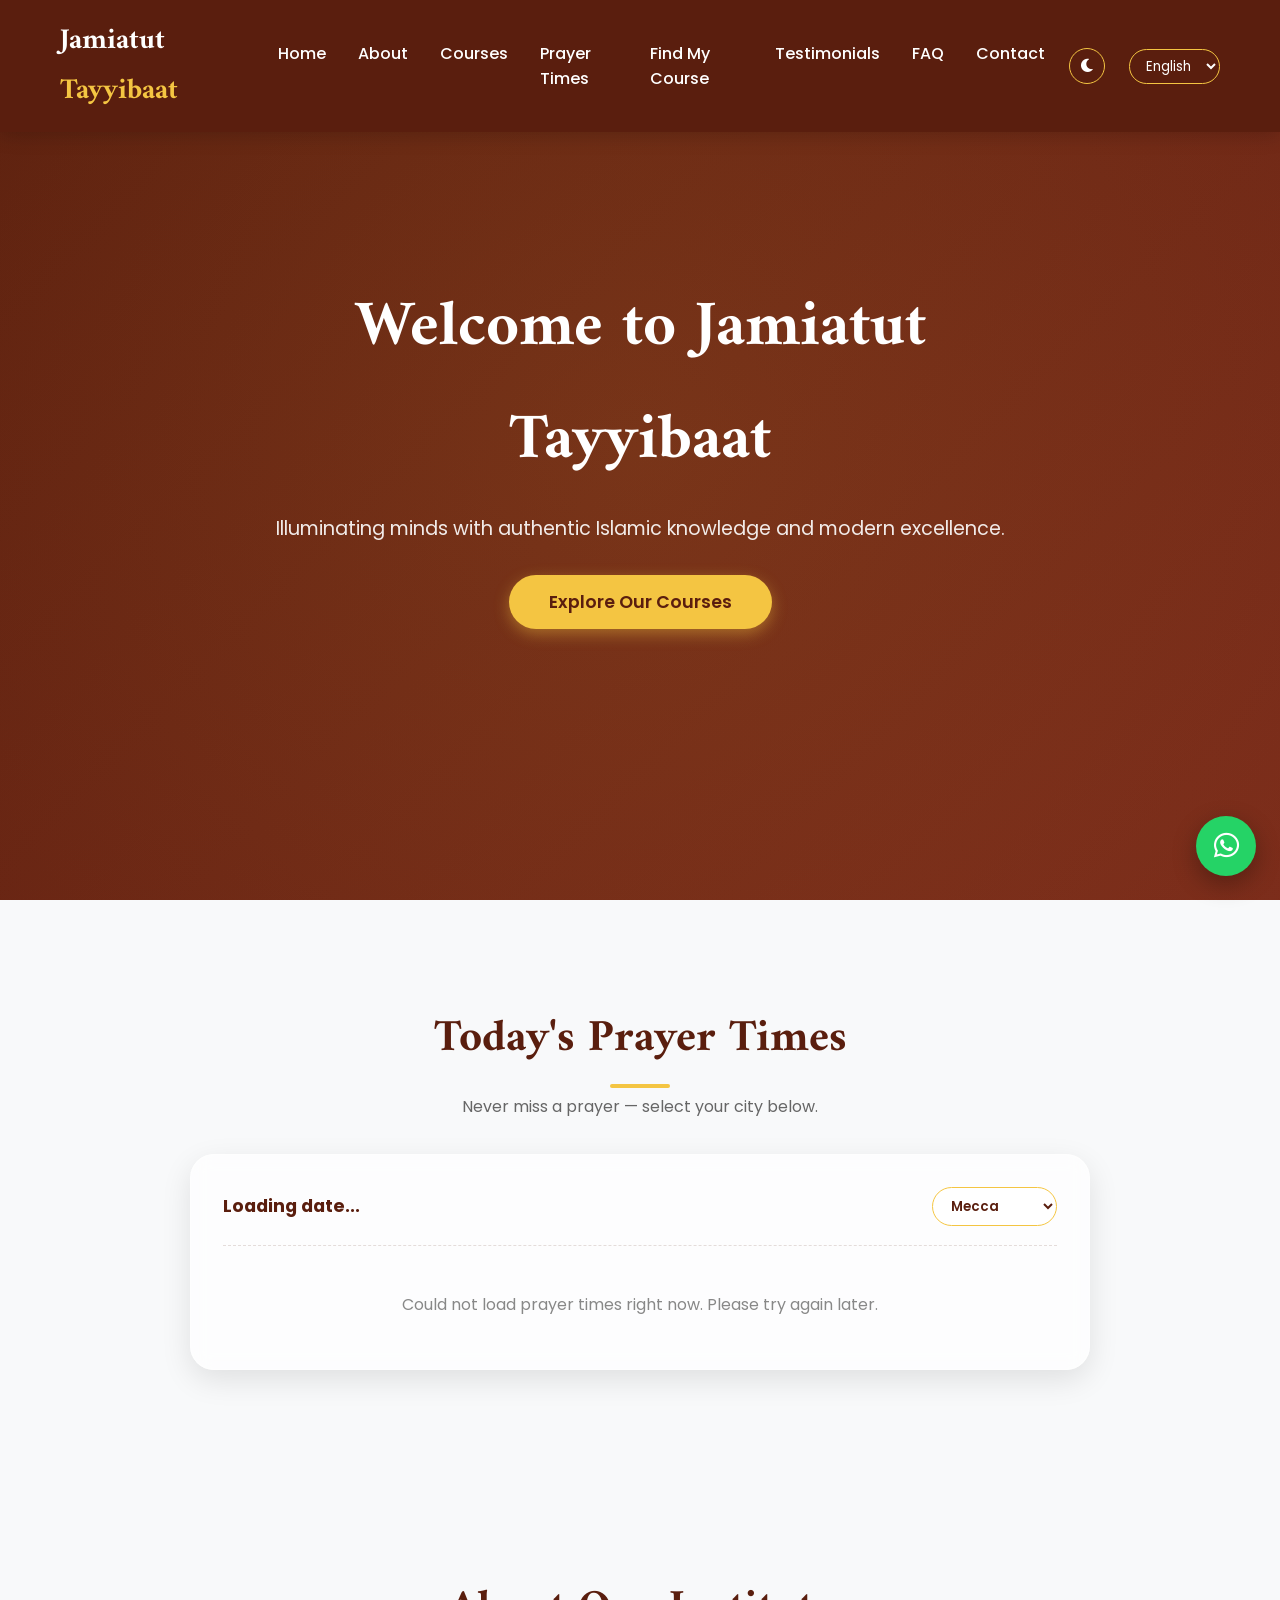
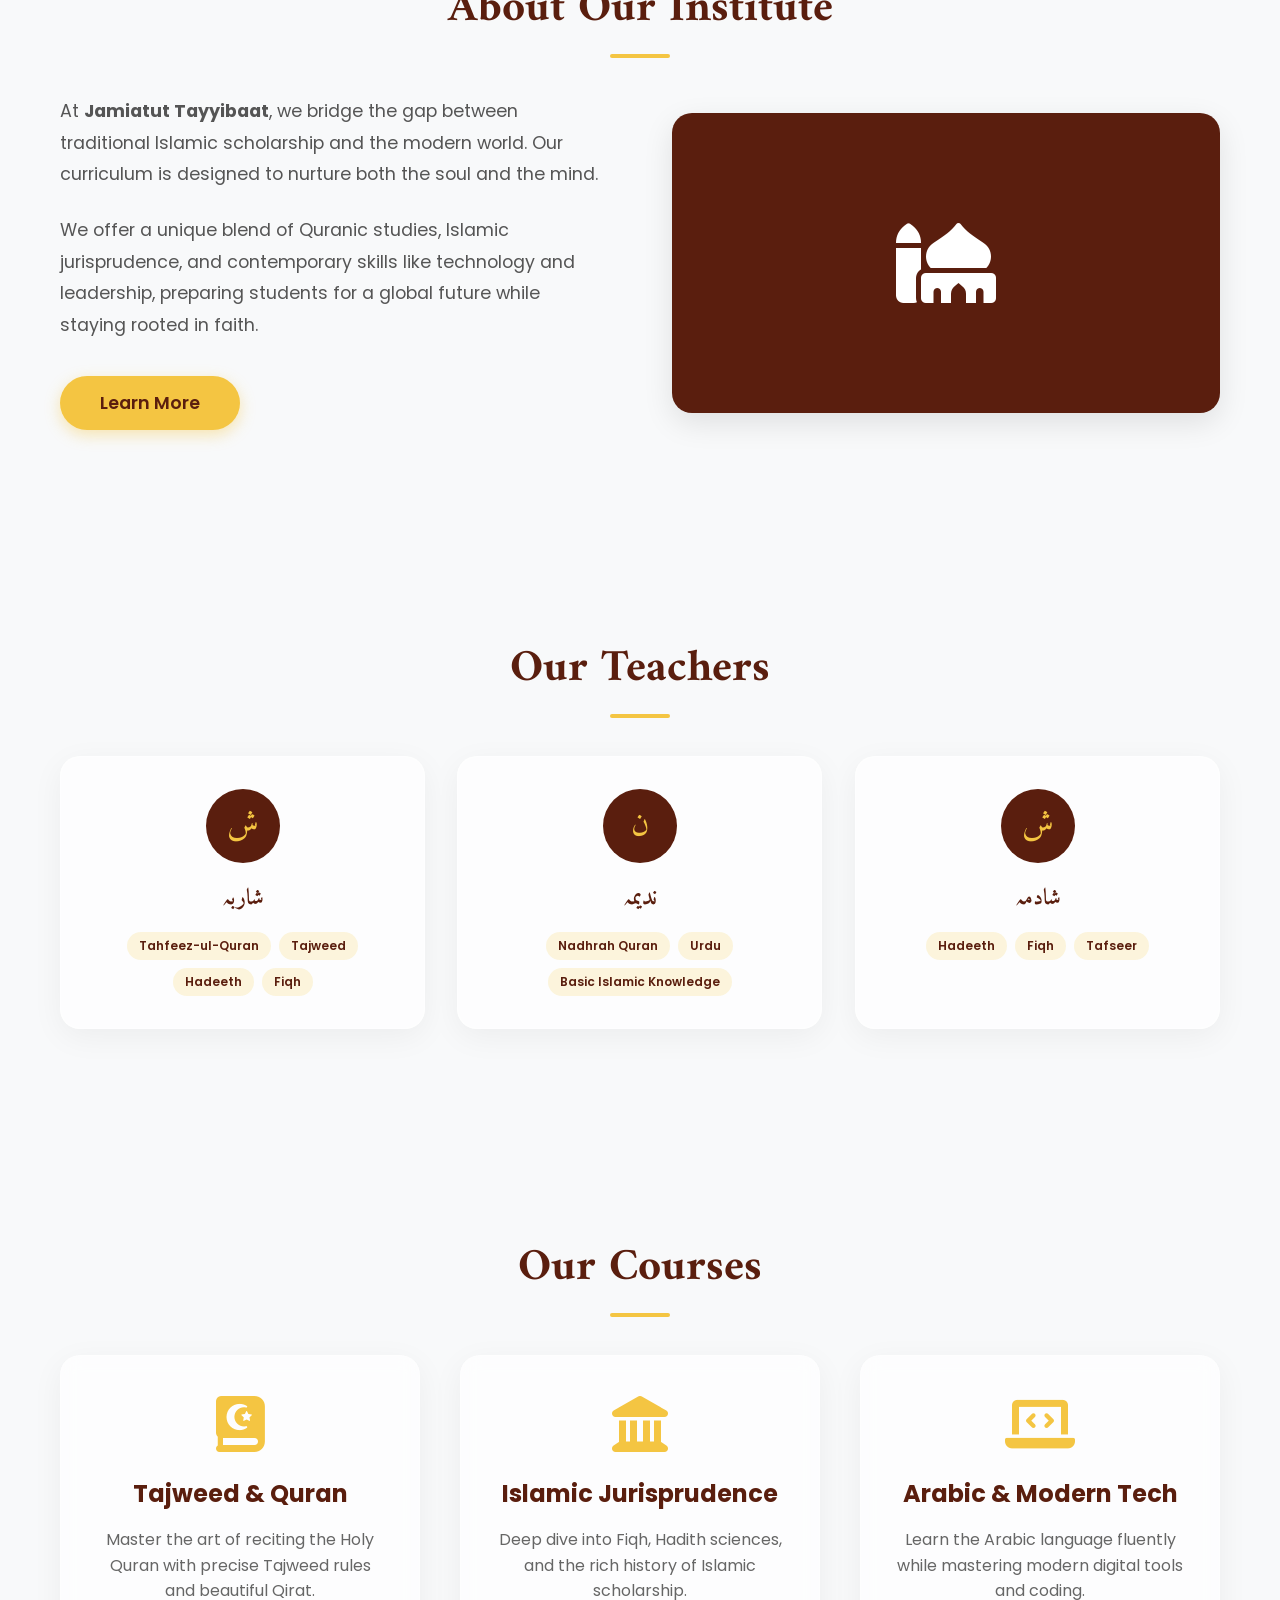
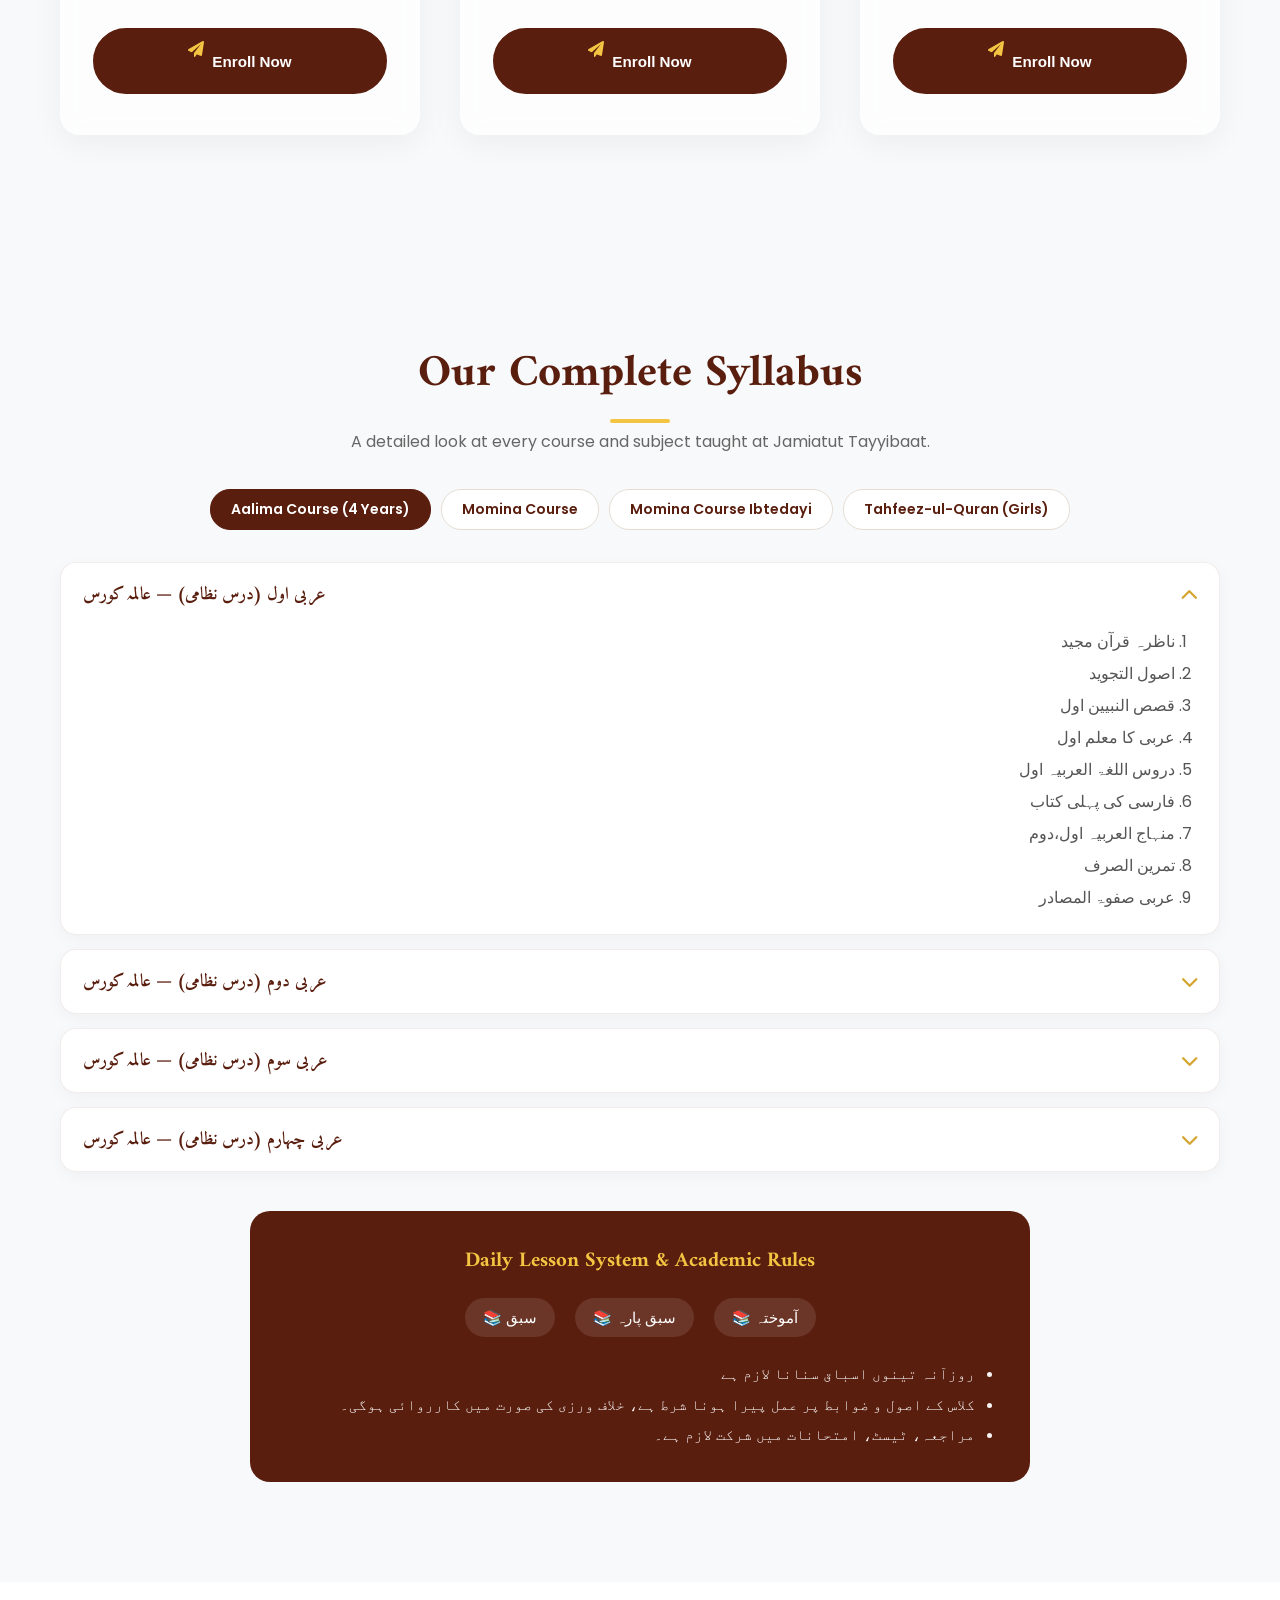
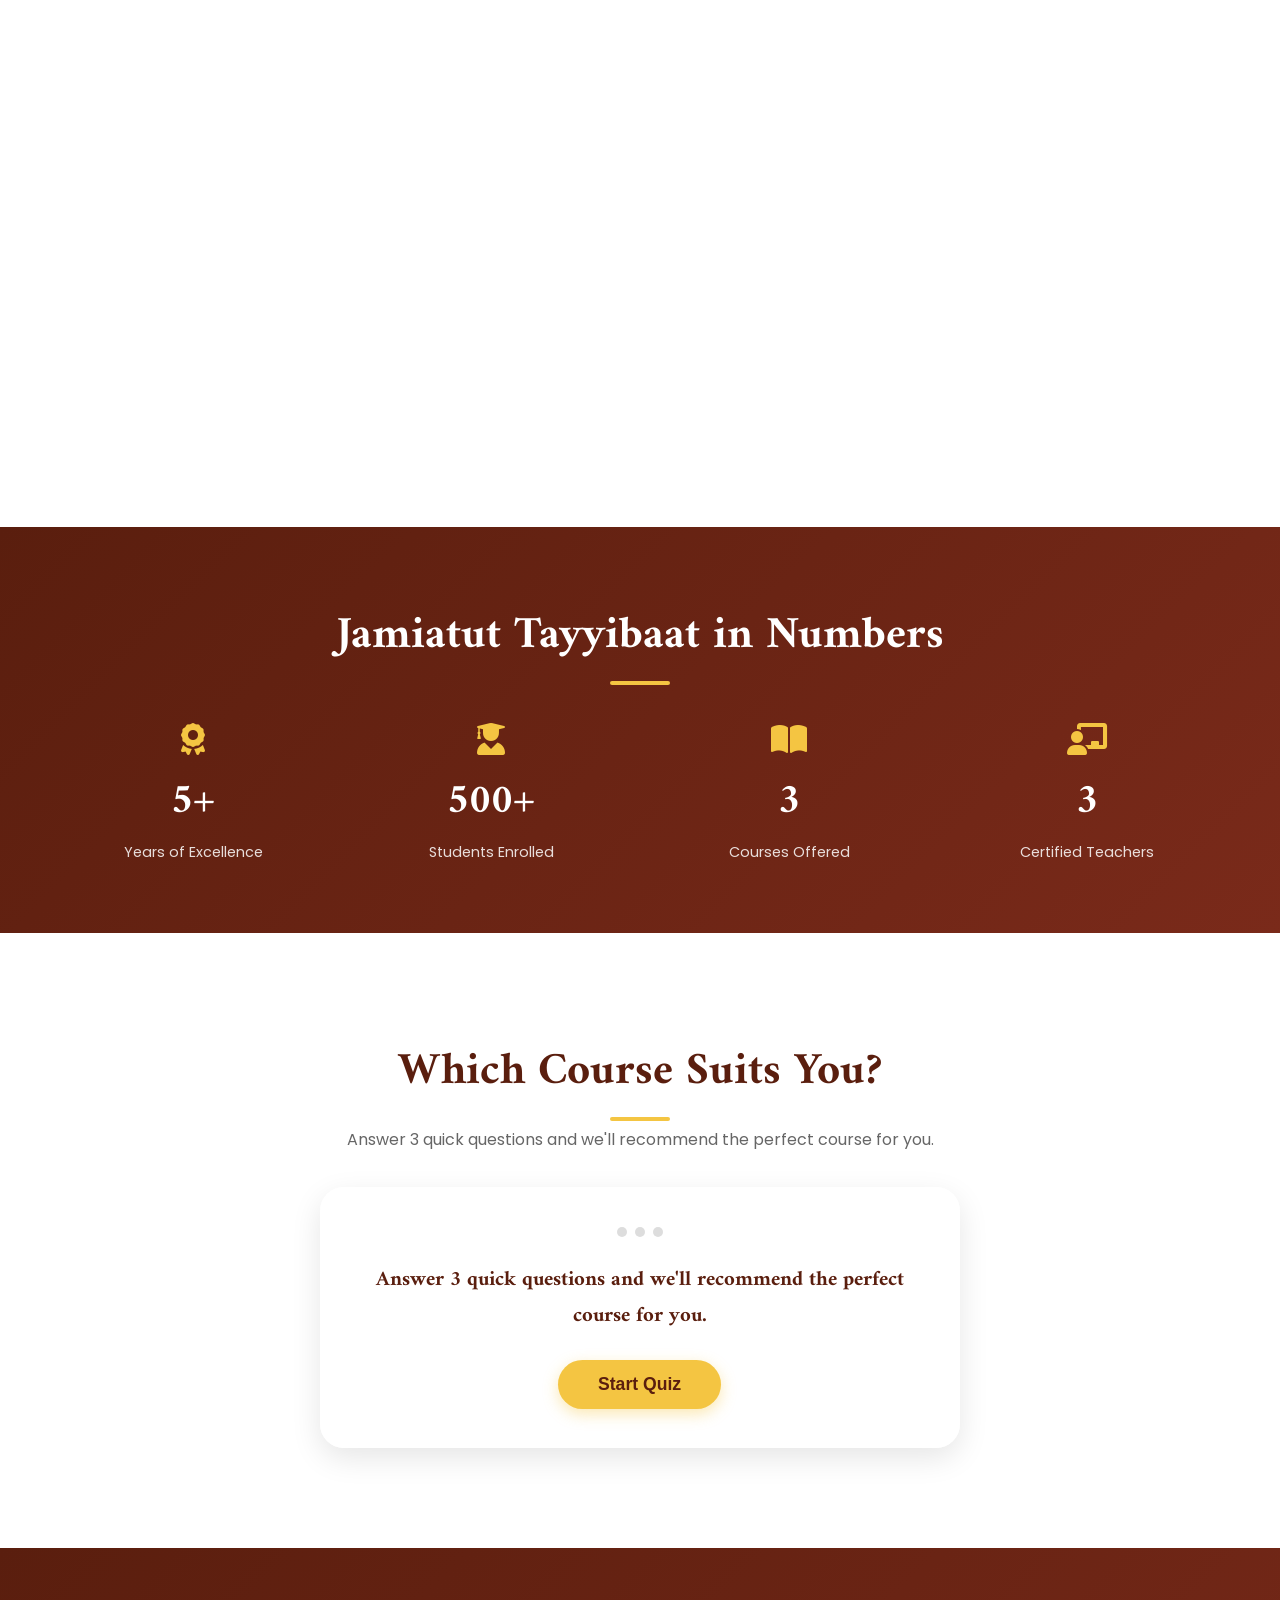
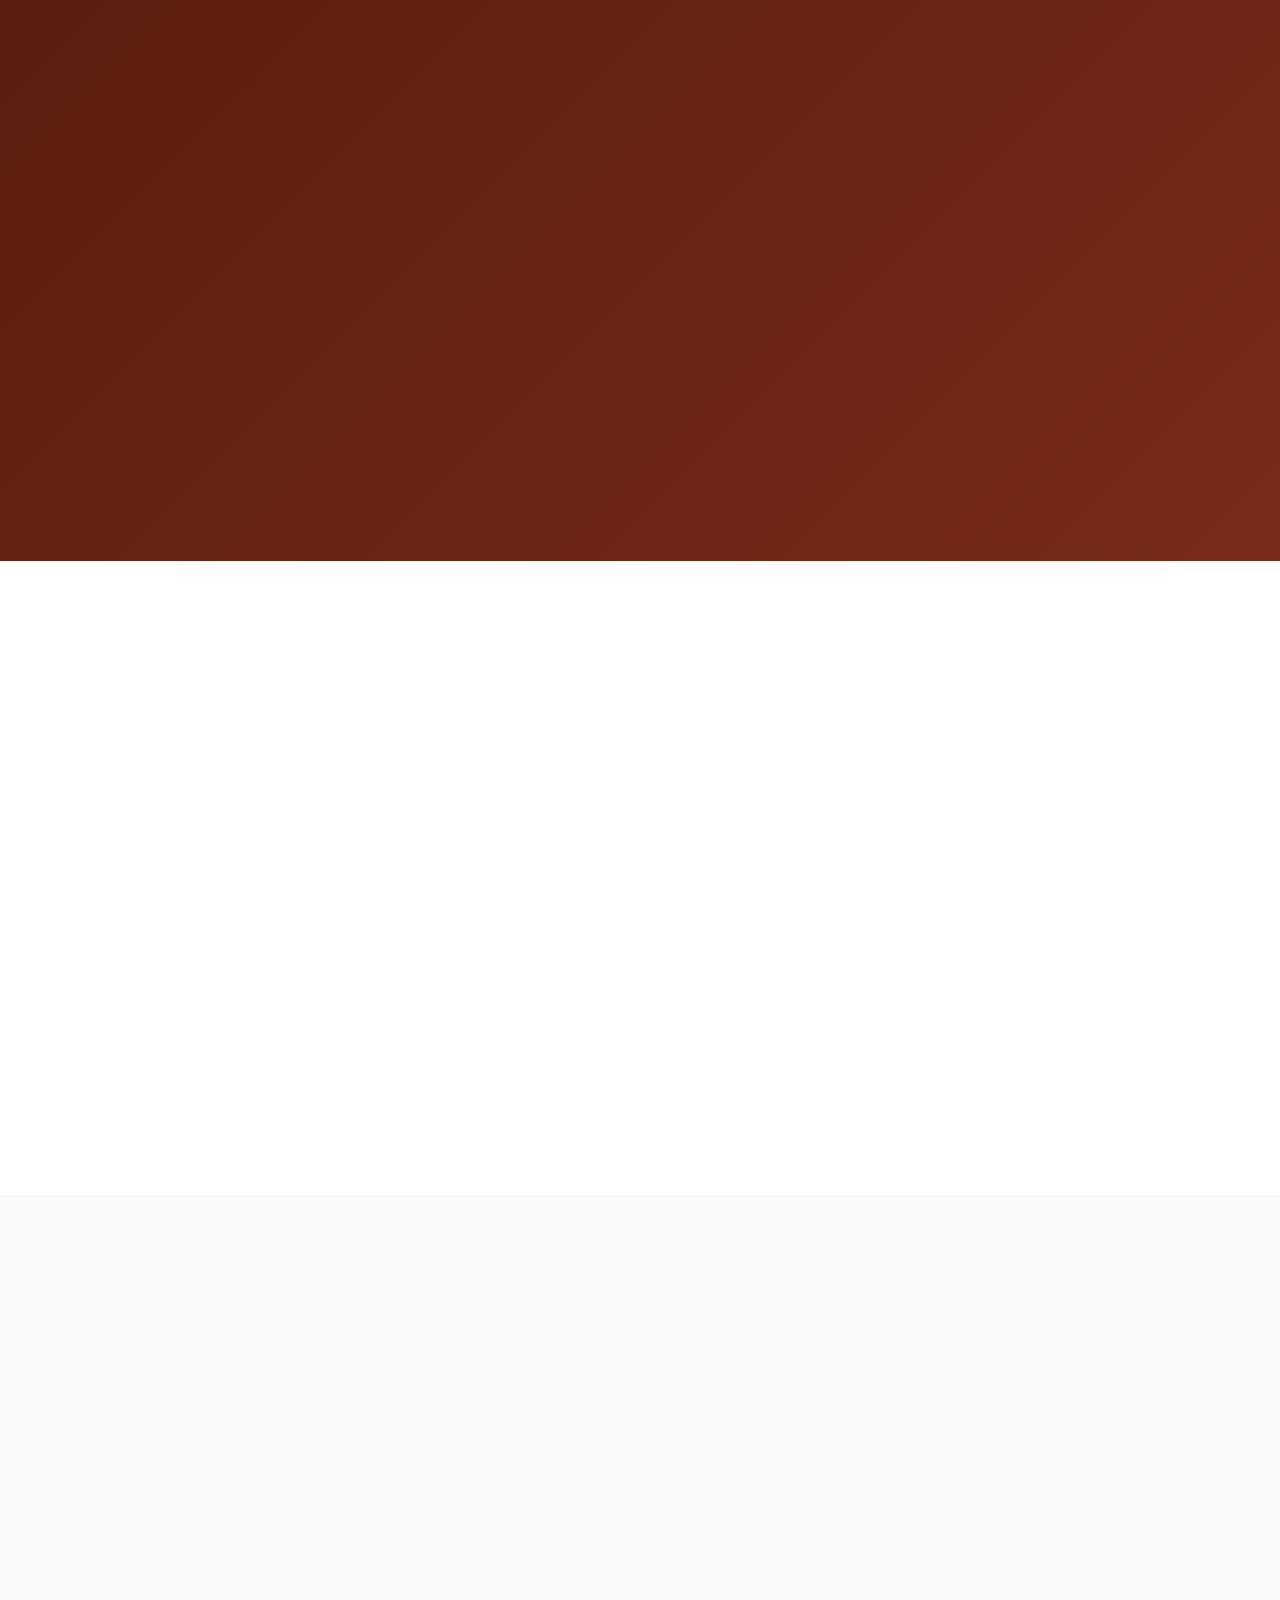
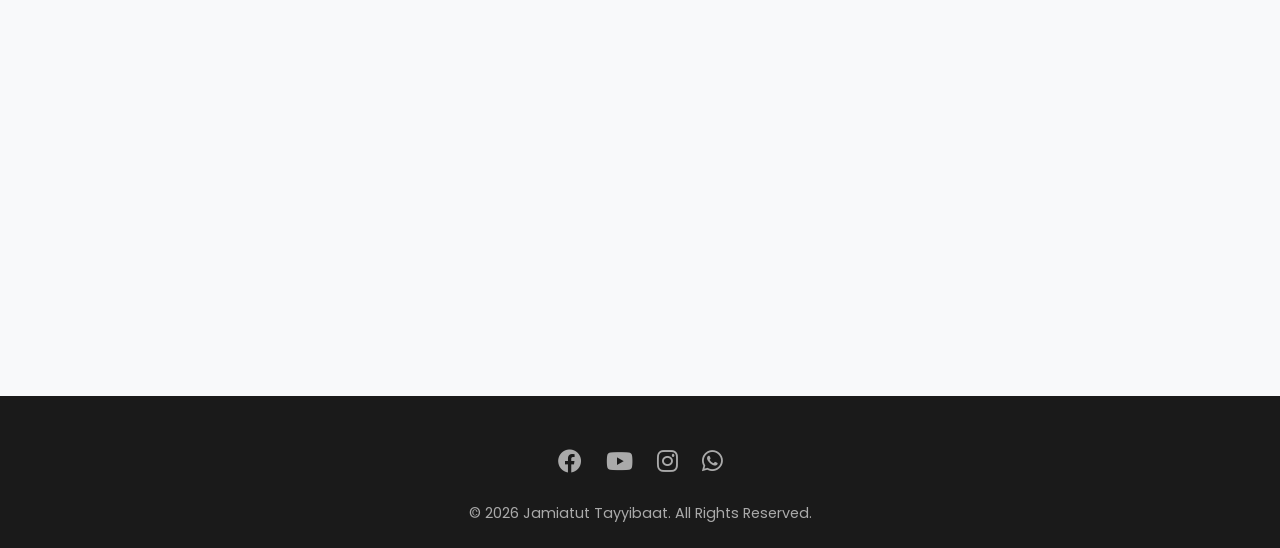
==== commit c657c2b5: "Add files via upload" ====
--- a/index.html
+++ b/index.html
@@ -29,6 +29,12 @@
     <meta property="og:type" content="website">
 
     <!-- Google Fonts -->
+    <!-- Preconnect: speeds up the first connection to external resources -->
+    <link rel="preconnect" href="https://fonts.googleapis.com">
+    <link rel="preconnect" href="https://fonts.gstatic.com" crossorigin>
+    <link rel="preconnect" href="https://cdnjs.cloudflare.com" crossorigin>
+    <link rel="preconnect" href="https://api.aladhan.com">
+
     <link href="https://fonts.googleapis.com/css2?family=Poppins:wght@300;400;600;700&family=Amiri:wght@400;700&display=swap" rel="stylesheet">
 
     <!-- FontAwesome Icons -->
@@ -119,6 +125,43 @@
         </div>
     </section>
 
+    <!-- Teachers Section -->
+    <section id="teachers" class="section reveal">
+        <div class="container">
+            <h2 class="section-title" data-translate="teachers_title">Our Teachers</h2>
+            <div class="teachers-grid">
+                <div class="teacher-card">
+                    <div class="teacher-avatar">ش</div>
+                    <h3>شاربہ</h3>
+                    <div class="teacher-subjects">
+                        <span data-translate="teacher1_s1">Tahfeez-ul-Quran</span>
+                        <span data-translate="teacher1_s2">Tajweed</span>
+                        <span data-translate="teacher1_s3">Hadeeth</span>
+                        <span data-translate="teacher1_s4">Fiqh</span>
+                    </div>
+                </div>
+                <div class="teacher-card">
+                    <div class="teacher-avatar">ن</div>
+                    <h3>ندیمہ</h3>
+                    <div class="teacher-subjects">
+                        <span data-translate="teacher2_s1">Nadhrah Quran</span>
+                        <span data-translate="teacher2_s2">Urdu</span>
+                        <span data-translate="teacher2_s3">Basic Islamic Knowledge</span>
+                    </div>
+                </div>
+                <div class="teacher-card">
+                    <div class="teacher-avatar">ش</div>
+                    <h3>شادمہ</h3>
+                    <div class="teacher-subjects">
+                        <span data-translate="teacher3_s1">Hadeeth</span>
+                        <span data-translate="teacher3_s2">Fiqh</span>
+                        <span data-translate="teacher3_s3">Tafseer</span>
+                    </div>
+                </div>
+            </div>
+        </div>
+    </section>
+
     <!-- Courses Section -->
     <section id="courses" class="section reveal">
         <div class="container">
@@ -146,6 +189,171 @@
         </div>
     </section>
 
+    <!-- Full Syllabus Section -->
+    <section id="syllabus" class="section reveal">
+        <div class="container">
+            <h2 class="section-title" data-translate="syllabus_title">Our Complete Syllabus</h2>
+            <p style="text-align:center;color:#666;margin-top:-2rem;margin-bottom:2.2rem;" data-translate="syllabus_desc">A detailed look at every course and subject taught at Jamiatut Tayyibaat.</p>
+
+            <div class="syllabus-course-tabs">
+                <button class="syllabus-tab-btn active" data-target="syl-aalima" data-translate="syl_tab_aalima">Aalima Course (4 Years)</button>
+                <button class="syllabus-tab-btn" data-target="syl-momina" data-translate="syl_tab_momina">Momina Course</button>
+                <button class="syllabus-tab-btn" data-target="syl-momina-ibtedayi" data-translate="syl_tab_momina_ibtedayi">Momina Course Ibtedayi</button>
+                <button class="syllabus-tab-btn" data-target="syl-tahfeez" data-translate="syl_tab_tahfeez">Tahfeez-ul-Quran (Girls)</button>
+            </div>
+
+            <!-- Aalima Course: 4 years, accordion -->
+            <div class="syllabus-panel active" id="syl-aalima">
+                <div class="syllabus-year open">
+                    <div class="syllabus-year-head"><span dir="auto">عربی اول (درس نظامی) — عالمہ کورس</span><i class="fas fa-chevron-down"></i></div>
+                    <div class="syllabus-year-body">
+                        <ol dir="auto">
+                            <li>ناظرہ قرآن مجید</li>
+                            <li>اصول التجوید</li>
+                            <li>قصص النبیین اول</li>
+                            <li>عربی کا معلم اول</li>
+                            <li>دروس اللغۃ العربیہ اول</li>
+                            <li>فارسی کی پہلی کتاب</li>
+                            <li>منہاج العربیہ اول،دوم</li>
+                            <li>تمرین الصرف</li>
+                            <li>عربی صفوۃ المصادر</li>
+                        </ol>
+                    </div>
+                </div>
+                <div class="syllabus-year">
+                    <div class="syllabus-year-head"><span dir="auto">عربی دوم (درس نظامی) — عالمہ کورس</span><i class="fas fa-chevron-down"></i></div>
+                    <div class="syllabus-year-body">
+                        <ol dir="auto">
+                            <li>ترجمہ و تفسیر القرآن</li>
+                            <li>نورالایضاح</li>
+                            <li>ریاض الصالحین</li>
+                            <li>ہدایت النحو نصف اول</li>
+                            <li>اصول حدیث</li>
+                            <li>نحو قاسمی</li>
+                            <li>عربی کا معلم حصہ دوم</li>
+                            <li>دروس اللغۃ العربیہ جزء الثانی</li>
+                            <li>قصص النبیین حصہ دوم</li>
+                            <li>عربی صفوۃ المصادر نصف ثانی</li>
+                            <li>منہاج العربیہ سوم،چہارم</li>
+                        </ol>
+                    </div>
+                </div>
+                <div class="syllabus-year">
+                    <div class="syllabus-year-head"><span dir="auto">عربی سوم (درس نظامی) — عالمہ کورس</span><i class="fas fa-chevron-down"></i></div>
+                    <div class="syllabus-year-body">
+                        <ol dir="auto">
+                            <li>ترجمہ و تفسیر القرآن</li>
+                            <li>مختصر القدوری</li>
+                            <li>ریاض الصالحین</li>
+                            <li>شرح الوقایہ</li>
+                            <li>اصول الشاشی</li>
+                            <li>منثورات من ادب العرب</li>
+                            <li>القرءۃ الراشدہ مکمل حصے</li>
+                            <li>علم الصیغہ اُردو</li>
+                            <li>آسان صرف مکمل حصے</li>
+                            <li>آسان نحو مکمل حصے</li>
+                            <li>عربی صفوۃ المصادر مابقی</li>
+                            <li>ہدایت النحو نصف آخر</li>
+                            <li>اصول حدیث نصف آخر</li>
+                        </ol>
+                    </div>
+                </div>
+                <div class="syllabus-year">
+                    <div class="syllabus-year-head"><span dir="auto">عربی چہارم (درس نظامی) — عالمہ کورس</span><i class="fas fa-chevron-down"></i></div>
+                    <div class="syllabus-year-body">
+                        <ol dir="auto">
+                            <li>جلالین شریف اول و ثانی</li>
+                            <li>مشکٰوۃ شریف</li>
+                            <li>ہدایہ شریف</li>
+                            <li>مختارات من ادب العرب</li>
+                            <li>الفوز الکبیر فی اصول التفسیر</li>
+                            <li>معلم الانشاء</li>
+                            <li>معین الفرائض</li>
+                            <li>عربی تکلم و عربی مضمون</li>
+                        </ol>
+                    </div>
+                </div>
+            </div>
+
+            <!-- Momina Course -->
+            <div class="syllabus-panel" id="syl-momina">
+                <div class="syllabus-flat-list">
+                    <ol dir="auto">
+                        <li>ناظرہ قرآن مجید</li>
+                        <li>آسان ترجمہ قرآن (مختصر تفسیر قرآن)</li>
+                        <li>تسہیل بہشتی زیور مع سیرت النبی ﷺ</li>
+                        <li>نورانی قاعدہ مع اجراء و قواعد</li>
+                        <li>حفظ قرآنی سورۃ</li>
+                        <li>40 احادیث مع ترجمہ و مفہوم</li>
+                        <li>اسماء حسنیٰ ، مسنون دعائیں</li>
+                    </ol>
+                </div>
+            </div>
+
+            <!-- Momina Course Ibtedayi -->
+            <div class="syllabus-panel" id="syl-momina-ibtedayi">
+                <div class="syllabus-flat-list">
+                    <ol>
+                        <li>Quraan Shareef</li>
+                        <li>Urdu ki pahli kitab</li>
+                        <li>Noorani Qaida</li>
+                        <li>Urdu Tahreer</li>
+                        <li>Sirat-e-Nabi ﷺ</li>
+                        <li>Masnoon Duaein</li>
+                        <li>Asma-e-Husna</li>
+                        <li>20 Hifz Surahs</li>
+                    </ol>
+                </div>
+            </div>
+
+            <!-- Tahfeez-ul-Quran lil Banat -->
+            <div class="syllabus-panel" id="syl-tahfeez">
+                <div class="syllabus-flat-list">
+                    <ol dir="auto">
+                        <li>حفظ قرآن مجید</li>
+                        <li>اصول التجوید</li>
+                    </ol>
+                </div>
+            </div>
+
+            <!-- Academic Rules -->
+            <div class="rules-box">
+                <h3 data-translate="rules_title">Daily Lesson System &amp; Academic Rules</h3>
+                <div class="lesson-types">
+                    <span>📚 سبق</span>
+                    <span>📚 سبق پارہ</span>
+                    <span>📚 آموختہ</span>
+                </div>
+                <ul dir="auto">
+                    <li>روزآنہ تینوں اسباق سنانا لازم ہے</li>
+                    <li>کلاس کے اصول و ضوابط پر عمل پیرا ہونا شرط ہے، خلاف ورزی کی صورت میں کارروائی ہوگی۔</li>
+                    <li>مراجعہ، ٹیسٹ، امتحانات میں شرکت لازم ہے۔</li>
+                </ul>
+            </div>
+        </div>
+    </section>
+
+    <!-- Upcoming Courses -->
+    <section id="upcoming-courses" class="section reveal">
+        <div class="container">
+            <h2 class="section-title" data-translate="upcoming_title">Upcoming Courses</h2>
+            <div class="upcoming-grid">
+                <div class="upcoming-card">
+                    <span class="upcoming-badge" data-translate="coming_soon">Coming Soon</span>
+                    <i class="fas fa-comments"></i>
+                    <h3 data-translate="upcoming1_title">Arabic Academic &amp; Native Modern Speaking</h3>
+                    <p data-translate="upcoming1_desc">Master academic Arabic grammar alongside natural, modern conversational speaking skills.</p>
+                </div>
+                <div class="upcoming-card">
+                    <span class="upcoming-badge" data-translate="coming_soon">Coming Soon</span>
+                    <i class="fas fa-book-quran"></i>
+                    <h3 data-translate="upcoming2_title">Quran Tafseer</h3>
+                    <p data-translate="upcoming2_desc">An in-depth exploration of the meanings, context, and wisdom behind the verses of the Holy Quran.</p>
+                </div>
+            </div>
+        </div>
+    </section>
+
     <!-- Stats Counter -->
     <section id="stats">
         <div class="container">
@@ -153,7 +361,7 @@
             <div class="stats-grid">
                 <div class="stat-box">
                     <i class="fas fa-award"></i>
-                    <div class="stat-num" data-count="8" data-suffix="+">0</div>
+                    <div class="stat-num" data-count="5" data-suffix="+">0</div>
                     <div class="stat-label" data-translate="stat1_label">Years of Excellence</div>
                 </div>
                 <div class="stat-box">
@@ -168,7 +376,7 @@
                 </div>
                 <div class="stat-box">
                     <i class="fas fa-chalkboard-teacher"></i>
-                    <div class="stat-num" data-count="12" data-suffix="+">0</div>
+                    <div class="stat-num" data-count="3" data-suffix="">0</div>
                     <div class="stat-label" data-translate="stat4_label">Certified Teachers</div>
                 </div>
             </div>
@@ -197,6 +405,8 @@
                         <button class="quiz-option-btn" data-course="Tajweed & Quran" data-translate="fq1_o1">Recite the Quran beautifully &amp; correctly</button>
                         <button class="quiz-option-btn" data-course="Islamic Jurisprudence" data-translate="fq1_o2">Understand Islamic rulings deeply</button>
                         <button class="quiz-option-btn" data-course="Arabic & Modern Tech" data-translate="fq1_o3">Learn Arabic &amp; modern skills together</button>
+                        <button class="quiz-option-btn" data-course="Quran Tafseer" data-translate="fq1_o4">Understand the deep meaning of the Quran</button>
+                        <button class="quiz-option-btn" data-course="Arabic Language" data-translate="fq1_o5">Speak and write Arabic fluently</button>
                     </div>
                 </div>
 
@@ -206,6 +416,8 @@
                         <button class="quiz-option-btn" data-course="Tajweed & Quran" data-translate="fq2_o1">Complete beginner</button>
                         <button class="quiz-option-btn" data-course="Islamic Jurisprudence" data-translate="fq2_o2">Some knowledge already</button>
                         <button class="quiz-option-btn" data-course="Arabic & Modern Tech" data-translate="fq2_o3">Looking to go advanced</button>
+                        <button class="quiz-option-btn" data-course="Quran Tafseer" data-translate="fq2_o4">I can recite well, want to understand meaning</button>
+                        <button class="quiz-option-btn" data-course="Arabic Language" data-translate="fq2_o5">I want to focus purely on the language</button>
                     </div>
                 </div>
 
@@ -215,6 +427,8 @@
                         <button class="quiz-option-btn" data-course="Tajweed & Quran" data-translate="fq3_o1">A few hours</button>
                         <button class="quiz-option-btn" data-course="Islamic Jurisprudence" data-translate="fq3_o2">Several hours</button>
                         <button class="quiz-option-btn" data-course="Arabic & Modern Tech" data-translate="fq3_o3">As much as needed</button>
+                        <button class="quiz-option-btn" data-course="Quran Tafseer" data-translate="fq3_o4">Enough for deep reflection and study</button>
+                        <button class="quiz-option-btn" data-course="Arabic Language" data-translate="fq3_o5">Daily short practice sessions</button>
                     </div>
                 </div>
 
--- a/style.css
+++ b/style.css
@@ -11,7 +11,19 @@
 }
 
 * { margin: 0; padding: 0; box-sizing: border-box; }
-html { scroll-behavior: smooth; }
+html {
+    scroll-behavior: smooth;
+    overscroll-behavior-y: contain; /* stops the rubber-band/bounce glitch feeling on mobile */
+}
+
+/* ===== APP-LIKE TOUCH BEHAVIOUR ===== */
+* {
+    -webkit-tap-highlight-color: transparent; /* removes the grey flash on tap */
+}
+a, button, .course-card, .quiz-option-btn, .faq-question, .btn-enroll, .btn-primary, .theme-toggle,
+.syllabus-tab-btn, .syllabus-year-head, .whatsapp-float, .back-to-top, .mobile-bottom-nav a {
+    touch-action: manipulation; /* removes the ~300ms tap delay on mobile browsers */
+}
 
 body {
     font-family: 'Poppins', sans-serif;
@@ -208,11 +220,7 @@
     width: 60px; height: 60px; border-radius: 50%; background: #25d366; color: var(--white);
     display: flex; align-items: center; justify-content: center; font-size: 1.8rem;
     text-decoration: none; box-shadow: 0 8px 24px rgba(0,0,0,0.3);
-    animation: pulseWa 2.2s infinite;
-}
-@keyframes pulseWa {
-    0%, 100% { box-shadow: 0 8px 24px rgba(0,0,0,0.3); }
-    50% { box-shadow: 0 8px 24px rgba(37,211,102,0.6); }
+    /* animation defined once, near the bottom performance section, using transform instead of box-shadow */
 }
 html[dir="rtl"] .whatsapp-float { right: auto; left: 24px; }
 
@@ -391,3 +399,176 @@
     .back-to-top { bottom: 76px; }
 }
 
+/* =========================================================
+   TEACHERS SECTION
+========================================================= */
+.teachers-grid { display: grid; grid-template-columns: repeat(auto-fit, minmax(220px, 1fr)); gap: 2rem; }
+.teacher-card {
+    background: rgba(255,255,255,0.7); backdrop-filter: blur(10px); border: 1px solid rgba(255,255,255,0.5);
+    border-radius: 20px; padding: 2rem 1.6rem; text-align: center; box-shadow: 0 8px 32px rgba(0,0,0,0.05);
+    transition: 0.35s;
+}
+.teacher-card:hover { transform: translateY(-10px); box-shadow: 0 15px 40px rgba(0,0,0,0.1); }
+.teacher-avatar {
+    width: 74px; height: 74px; border-radius: 50%; background: var(--primary); color: var(--gold);
+    display: flex; align-items: center; justify-content: center; font-family: 'Amiri', serif; font-size: 2rem;
+    margin: 0 auto 1rem;
+}
+.teacher-card h3 { font-family: 'Amiri', serif; color: var(--primary); font-size: 1.4rem; margin-bottom: 0.9rem; }
+.teacher-subjects { display: flex; flex-wrap: wrap; gap: 8px; justify-content: center; }
+.teacher-subjects span {
+    background: rgba(244,197,66,0.18); color: var(--primary); font-size: 0.75rem; font-weight: 600;
+    padding: 5px 12px; border-radius: 20px;
+}
+body[data-theme="dark"] .teacher-card { background: rgba(255,255,255,0.05); border-color: rgba(255,255,255,0.08); }
+body[data-theme="dark"] .teacher-subjects span { background: rgba(244,197,66,0.12); color: var(--gold); }
+
+/* =========================================================
+   SYLLABUS SECTION (Course -> Year -> Subjects accordion)
+========================================================= */
+#syllabus { background: var(--light-bg); }
+.syllabus-course-tabs {
+    display: flex; flex-wrap: wrap; justify-content: center; gap: 10px; margin-bottom: 2rem;
+}
+.syllabus-tab-btn {
+    background: var(--white); border: 1.5px solid #e5ddd4; color: var(--primary);
+    padding: 9px 20px; border-radius: 20px; font-family: inherit; font-weight: 600; font-size: 0.88rem;
+    cursor: pointer; transition: 0.25s;
+}
+.syllabus-tab-btn.active, .syllabus-tab-btn:hover { background: var(--primary); color: var(--white); border-color: var(--primary); }
+
+.syllabus-panel { display: none; }
+.syllabus-panel.active { display: block; animation: fadeInUp 0.5s ease; }
+
+.syllabus-year {
+    background: var(--white); border-radius: 16px; margin-bottom: 14px; overflow: hidden;
+    border: 1px solid rgba(90,30,14,0.08); box-shadow: 0 4px 16px rgba(0,0,0,0.04);
+}
+.syllabus-year-head {
+    display: flex; justify-content: space-between; align-items: center; gap: 14px;
+    padding: 16px 22px; cursor: pointer; font-weight: 700; color: var(--primary); font-family: 'Amiri', serif; font-size: 1.1rem;
+}
+.syllabus-year-head i { color: var(--gold-dark); transition: transform 0.3s ease; }
+.syllabus-year.open .syllabus-year-head i { transform: rotate(180deg); }
+.syllabus-year-body {
+    max-height: 0; overflow: hidden; transition: max-height 0.4s ease, padding 0.4s ease;
+    padding: 0 22px;
+}
+.syllabus-year.open .syllabus-year-body { max-height: 800px; padding: 0 22px 20px; }
+.syllabus-year-body ol { padding-inline-start: 22px; color: #555; line-height: 2; }
+
+.syllabus-flat-list { background: var(--white); border-radius: 16px; padding: 22px 30px; border: 1px solid rgba(90,30,14,0.08); }
+.syllabus-flat-list ol { padding-inline-start: 22px; color: #555; line-height: 2; }
+
+body[data-theme="dark"] .syllabus-year,
+body[data-theme="dark"] .syllabus-flat-list,
+body[data-theme="dark"] .syllabus-tab-btn { background: rgba(255,255,255,0.05); border-color: rgba(255,255,255,0.08); color: var(--text-dark); }
+body[data-theme="dark"] .syllabus-year-body ol,
+body[data-theme="dark"] .syllabus-flat-list ol { color: #c9bdb2; }
+
+/* Academic Rules box */
+.rules-box {
+    max-width: 780px; margin: 2.4rem auto 0; background: var(--primary); color: var(--white);
+    border-radius: 20px; padding: 2rem 2.2rem;
+}
+.rules-box h3 { font-family: 'Amiri', serif; color: var(--gold); margin-bottom: 1.2rem; text-align: center; font-size: 1.3rem; }
+.rules-box .lesson-types { display: flex; justify-content: center; gap: 20px; margin-bottom: 1.4rem; flex-wrap: wrap; }
+.rules-box .lesson-types span { background: rgba(255,255,255,0.1); padding: 8px 18px; border-radius: 20px; font-size: 0.95rem; }
+.rules-box ul { padding-inline-start: 20px; line-height: 2; }
+.rules-box ul li { font-size: 0.95rem; opacity: 0.95; }
+
+/* =========================================================
+   UPCOMING COURSES
+========================================================= */
+#upcoming-courses { background: var(--white); }
+.upcoming-grid { display: grid; grid-template-columns: repeat(auto-fit, minmax(260px, 1fr)); gap: 2rem; }
+.upcoming-card {
+    position: relative; background: rgba(244,197,66,0.06); border: 2px dashed var(--gold);
+    border-radius: 20px; padding: 2.2rem 1.8rem; text-align: center;
+}
+.upcoming-badge {
+    position: absolute; top: -12px; left: 50%; transform: translateX(-50%);
+    background: var(--gold); color: var(--primary); font-size: 0.72rem; font-weight: 700;
+    padding: 4px 16px; border-radius: 20px; white-space: nowrap;
+}
+.upcoming-card i { font-size: 2.6rem; color: var(--primary); margin-bottom: 1rem; }
+.upcoming-card h3 { color: var(--primary); font-size: 1.25rem; margin-bottom: 0.6rem; }
+.upcoming-card p { color: #666; font-size: 0.92rem; line-height: 1.6; }
+body[data-theme="dark"] .upcoming-card { background: rgba(244,197,66,0.04); }
+
+/* =========================================================
+   MOBILE PERFORMANCE / "APP-LIKE SMOOTHNESS" OPTIMIZATIONS
+========================================================= */
+
+/* backdrop-filter (glass blur) is one of the heaviest effects a phone GPU can
+   render, especially with several blurred cards stacked and scrolling at
+   once. On small screens we swap it for a solid, slightly-transparent
+   background that LOOKS almost identical but costs the GPU nothing. */
+@media (max-width: 768px) {
+    .course-card, .testimonial-card, .contact-form, .prayer-widget,
+    .quiz-box, .teacher-card {
+        backdrop-filter: none;
+        -webkit-backdrop-filter: none;
+        background: rgba(255, 255, 255, 0.92);
+    }
+    body[data-theme="dark"] .course-card,
+    body[data-theme="dark"] .contact-form,
+    body[data-theme="dark"] .prayer-widget,
+    body[data-theme="dark"] .quiz-box,
+    body[data-theme="dark"] .teacher-card {
+        background: rgba(38, 32, 28, 0.92);
+    }
+    .testimonial-card { background: rgba(255,255,255,0.12); }
+
+    /* Fewer, cheaper hover-style transitions on touch devices (hover doesn't
+       really apply, and heavy shadow transitions cost paint time) */
+    .course-card:hover, .teacher-card:hover { box-shadow: 0 8px 24px rgba(0,0,0,0.08); }
+}
+
+/* GPU-accelerate elements that animate on scroll/hover, so the browser
+   promotes them to their own compositor layer instead of repainting the
+   whole page on every frame. */
+.reveal, .course-card, .teacher-card, .testimonial-card, .quiz-option-btn,
+.whatsapp-float, .back-to-top, .btn-primary, .btn-enroll {
+    will-change: transform, opacity;
+    transform: translateZ(0);
+}
+
+/* Sections far below the fold are skipped by the browser's rendering work
+   until they're about to be scrolled into view — this is the single
+   biggest win for a long single-page site feeling instantly responsive
+   on first load. */
+#testimonials, #faq, #contact-section, #upcoming-courses {
+    content-visibility: auto;
+    contain-intrinsic-size: 1px 800px;
+}
+
+/* Cheaper pulse animation (transform/opacity only, not box-shadow which
+   forces a repaint on every frame) */
+.whatsapp-float {
+    animation: pulseWaLite 2.2s infinite;
+}
+@keyframes pulseWaLite {
+    0%, 100% { transform: scale(1); box-shadow: 0 8px 24px rgba(0,0,0,0.3); }
+    50% { transform: scale(1.06); box-shadow: 0 8px 24px rgba(37,211,102,0.55); }
+}
+
+/* Instant "press" feedback on tap — makes buttons feel native/app-like
+   instead of purely relying on :hover, which doesn't fire on touch. */
+.btn-primary:active, .btn-enroll:active, .quiz-option-btn:active,
+.theme-toggle:active, .faq-question:active, .syllabus-tab-btn:active {
+    transform: scale(0.96);
+    transition: transform 0.1s ease;
+}
+
+@media (prefers-reduced-motion: reduce) {
+    *, *::before, *::after {
+        animation-duration: 0.01ms !important;
+        animation-iteration-count: 1 !important;
+        transition-duration: 0.01ms !important;
+        scroll-behavior: auto !important;
+    }
+}
+
+
+
